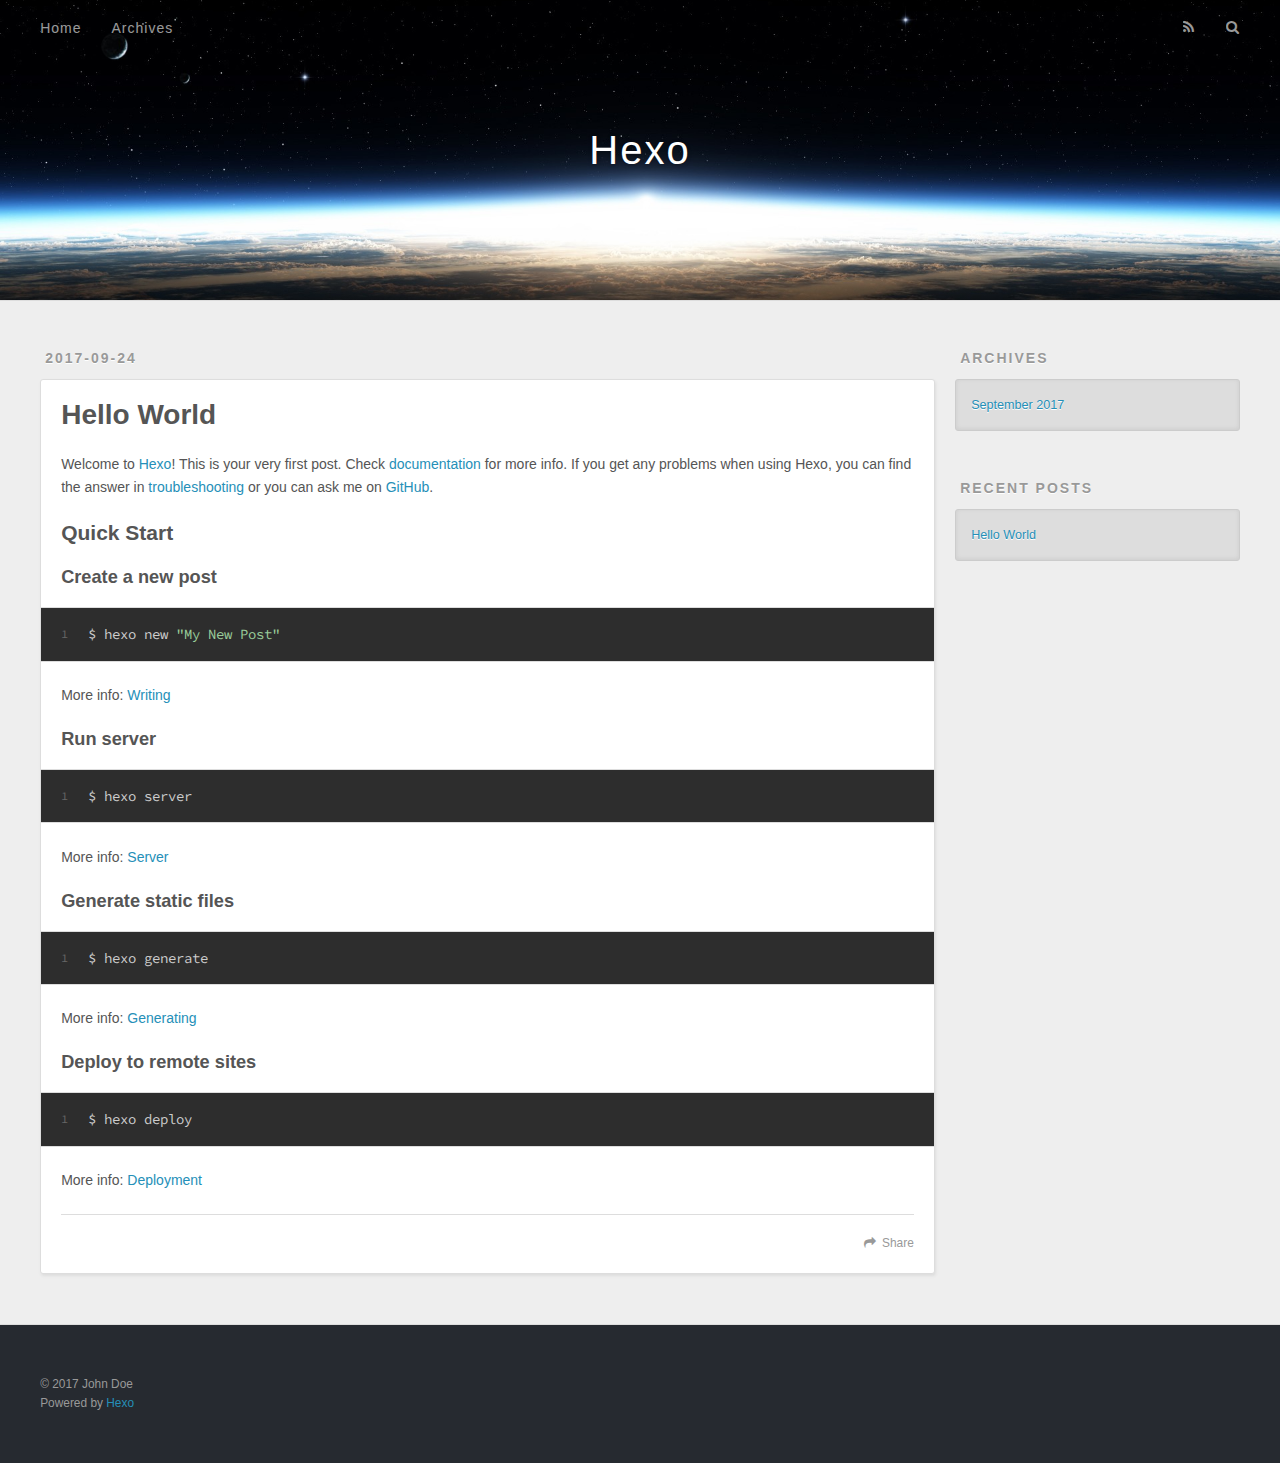
==== index.html @ ee692b9b "Site updated: 2017-09-24 17:26:33" ====
<!DOCTYPE html>
<html>
<head>
  <meta charset="utf-8">
  
  <title>Hexo</title>
  <meta name="viewport" content="width=device-width, initial-scale=1, maximum-scale=1">
  <meta property="og:type" content="website">
<meta property="og:title" content="Hexo">
<meta property="og:url" content="http://wokamo.info/index.html">
<meta property="og:site_name" content="Hexo">
<meta name="twitter:card" content="summary">
<meta name="twitter:title" content="Hexo">
  
    <link rel="alternate" href="/atom.xml" title="Hexo" type="application/atom+xml">
  
  
    <link rel="icon" href="/favicon.png">
  
  
    <link href="//fonts.googleapis.com/css?family=Source+Code+Pro" rel="stylesheet" type="text/css">
  
  <link rel="stylesheet" href="/css/style.css">
  

</head>

<body>
  <div id="container">
    <div id="wrap">
      <header id="header">
  <div id="banner"></div>
  <div id="header-outer" class="outer">
    <div id="header-title" class="inner">
      <h1 id="logo-wrap">
        <a href="/" id="logo">Hexo</a>
      </h1>
      
    </div>
    <div id="header-inner" class="inner">
      <nav id="main-nav">
        <a id="main-nav-toggle" class="nav-icon"></a>
        
          <a class="main-nav-link" href="/">Home</a>
        
          <a class="main-nav-link" href="/archives">Archives</a>
        
      </nav>
      <nav id="sub-nav">
        
          <a id="nav-rss-link" class="nav-icon" href="/atom.xml" title="RSS Feed"></a>
        
        <a id="nav-search-btn" class="nav-icon" title="Search"></a>
      </nav>
      <div id="search-form-wrap">
        <form action="//google.com/search" method="get" accept-charset="UTF-8" class="search-form"><input type="search" name="q" class="search-form-input" placeholder="Search"><button type="submit" class="search-form-submit">&#xF002;</button><input type="hidden" name="sitesearch" value="http://wokamo.info"></form>
      </div>
    </div>
  </div>
</header>
      <div class="outer">
        <section id="main">
  
    <article id="post-hello-world" class="article article-type-post" itemscope itemprop="blogPost">
  <div class="article-meta">
    <a href="/2017/09/24/hello-world/" class="article-date">
  <time datetime="2017-09-24T09:09:17.118Z" itemprop="datePublished">2017-09-24</time>
</a>
    
  </div>
  <div class="article-inner">
    
    
      <header class="article-header">
        
  
    <h1 itemprop="name">
      <a class="article-title" href="/2017/09/24/hello-world/">Hello World</a>
    </h1>
  

      </header>
    
    <div class="article-entry" itemprop="articleBody">
      
        <p>Welcome to <a href="https://hexo.io/" target="_blank" rel="external">Hexo</a>! This is your very first post. Check <a href="https://hexo.io/docs/" target="_blank" rel="external">documentation</a> for more info. If you get any problems when using Hexo, you can find the answer in <a href="https://hexo.io/docs/troubleshooting.html" target="_blank" rel="external">troubleshooting</a> or you can ask me on <a href="https://github.com/hexojs/hexo/issues" target="_blank" rel="external">GitHub</a>.</p>
<h2 id="Quick-Start"><a href="#Quick-Start" class="headerlink" title="Quick Start"></a>Quick Start</h2><h3 id="Create-a-new-post"><a href="#Create-a-new-post" class="headerlink" title="Create a new post"></a>Create a new post</h3><figure class="highlight bash"><table><tr><td class="gutter"><pre><div class="line">1</div></pre></td><td class="code"><pre><div class="line">$ hexo new <span class="string">"My New Post"</span></div></pre></td></tr></table></figure>
<p>More info: <a href="https://hexo.io/docs/writing.html" target="_blank" rel="external">Writing</a></p>
<h3 id="Run-server"><a href="#Run-server" class="headerlink" title="Run server"></a>Run server</h3><figure class="highlight bash"><table><tr><td class="gutter"><pre><div class="line">1</div></pre></td><td class="code"><pre><div class="line">$ hexo server</div></pre></td></tr></table></figure>
<p>More info: <a href="https://hexo.io/docs/server.html" target="_blank" rel="external">Server</a></p>
<h3 id="Generate-static-files"><a href="#Generate-static-files" class="headerlink" title="Generate static files"></a>Generate static files</h3><figure class="highlight bash"><table><tr><td class="gutter"><pre><div class="line">1</div></pre></td><td class="code"><pre><div class="line">$ hexo generate</div></pre></td></tr></table></figure>
<p>More info: <a href="https://hexo.io/docs/generating.html" target="_blank" rel="external">Generating</a></p>
<h3 id="Deploy-to-remote-sites"><a href="#Deploy-to-remote-sites" class="headerlink" title="Deploy to remote sites"></a>Deploy to remote sites</h3><figure class="highlight bash"><table><tr><td class="gutter"><pre><div class="line">1</div></pre></td><td class="code"><pre><div class="line">$ hexo deploy</div></pre></td></tr></table></figure>
<p>More info: <a href="https://hexo.io/docs/deployment.html" target="_blank" rel="external">Deployment</a></p>

      
    </div>
    <footer class="article-footer">
      <a data-url="http://wokamo.info/2017/09/24/hello-world/" data-id="cj7yiyyb40000voc1ky9hwyvp" class="article-share-link">Share</a>
      
      
    </footer>
  </div>
  
</article>


  

</section>
        
          <aside id="sidebar">
  
    

  
    

  
    
  
    
  <div class="widget-wrap">
    <h3 class="widget-title">Archives</h3>
    <div class="widget">
      <ul class="archive-list"><li class="archive-list-item"><a class="archive-list-link" href="/archives/2017/09/">September 2017</a></li></ul>
    </div>
  </div>


  
    
  <div class="widget-wrap">
    <h3 class="widget-title">Recent Posts</h3>
    <div class="widget">
      <ul>
        
          <li>
            <a href="/2017/09/24/hello-world/">Hello World</a>
          </li>
        
      </ul>
    </div>
  </div>

  
</aside>
        
      </div>
      <footer id="footer">
  
  <div class="outer">
    <div id="footer-info" class="inner">
      &copy; 2017 John Doe<br>
      Powered by <a href="http://hexo.io/" target="_blank">Hexo</a>
    </div>
  </div>
</footer>
    </div>
    <nav id="mobile-nav">
  
    <a href="/" class="mobile-nav-link">Home</a>
  
    <a href="/archives" class="mobile-nav-link">Archives</a>
  
</nav>
    

<script src="//ajax.googleapis.com/ajax/libs/jquery/2.0.3/jquery.min.js"></script>


  <link rel="stylesheet" href="/fancybox/jquery.fancybox.css">
  <script src="/fancybox/jquery.fancybox.pack.js"></script>


<script src="/js/script.js"></script>

  </div>
</body>
</html>
---- css/style.css ----
body {
  width: 100%;
}
body:before,
body:after {
  content: "";
  display: table;
}
body:after {
  clear: both;
}
html,
body,
div,
span,
applet,
object,
iframe,
h1,
h2,
h3,
h4,
h5,
h6,
p,
blockquote,
pre,
a,
abbr,
acronym,
address,
big,
cite,
code,
del,
dfn,
em,
img,
ins,
kbd,
q,
s,
samp,
small,
strike,
strong,
sub,
sup,
tt,
var,
dl,
dt,
dd,
ol,
ul,
li,
fieldset,
form,
label,
legend,
table,
caption,
tbody,
tfoot,
thead,
tr,
th,
td {
  margin: 0;
  padding: 0;
  border: 0;
  outline: 0;
  font-weight: inherit;
  font-style: inherit;
  font-family: inherit;
  font-size: 100%;
  vertical-align: baseline;
}
body {
  line-height: 1;
  color: #000;
  background: #fff;
}
ol,
ul {
  list-style: none;
}
table {
  border-collapse: separate;
  border-spacing: 0;
  vertical-align: middle;
}
caption,
th,
td {
  text-align: left;
  font-weight: normal;
  vertical-align: middle;
}
a img {
  border: none;
}
input,
button {
  margin: 0;
  padding: 0;
}
input::-moz-focus-inner,
button::-moz-focus-inner {
  border: 0;
  padding: 0;
}
@font-face {
  font-family: FontAwesome;
  font-style: normal;
  font-weight: normal;
  src: url("fonts/fontawesome-webfont.eot?v=#4.0.3");
  src: url("fonts/fontawesome-webfont.eot?#iefix&v=#4.0.3") format("embedded-opentype"), url("fonts/fontawesome-webfont.woff?v=#4.0.3") format("woff"), url("fonts/fontawesome-webfont.ttf?v=#4.0.3") format("truetype"), url("fonts/fontawesome-webfont.svg#fontawesomeregular?v=#4.0.3") format("svg");
}
html,
body,
#container {
  height: 100%;
}
body {
  background: #eee;
  font: 14px "Helvetica Neue", Helvetica, Arial, sans-serif;
  -webkit-text-size-adjust: 100%;
}
.outer {
  max-width: 1220px;
  margin: 0 auto;
  padding: 0 20px;
}
.outer:before,
.outer:after {
  content: "";
  display: table;
}
.outer:after {
  clear: both;
}
.inner {
  display: inline;
  float: left;
  width: 98.33333333333333%;
  margin: 0 0.833333333333333%;
}
.left,
.alignleft {
  float: left;
}
.right,
.alignright {
  float: right;
}
.clear {
  clear: both;
}
#container {
  position: relative;
}
.mobile-nav-on {
  overflow: hidden;
}
#wrap {
  height: 100%;
  width: 100%;
  position: absolute;
  top: 0;
  left: 0;
  -webkit-transition: 0.2s ease-out;
  -moz-transition: 0.2s ease-out;
  -ms-transition: 0.2s ease-out;
  transition: 0.2s ease-out;
  z-index: 1;
  background: #eee;
}
.mobile-nav-on #wrap {
  left: 280px;
}
@media screen and (min-width: 768px) {
  #main {
    display: inline;
    float: left;
    width: 73.33333333333333%;
    margin: 0 0.833333333333333%;
  }
}
.article-date,
.article-category-link,
.archive-year,
.widget-title {
  text-decoration: none;
  text-transform: uppercase;
  letter-spacing: 2px;
  color: #999;
  margin-bottom: 1em;
  margin-left: 5px;
  line-height: 1em;
  text-shadow: 0 1px #fff;
  font-weight: bold;
}
.article-inner,
.archive-article-inner {
  background: #fff;
  -webkit-box-shadow: 1px 2px 3px #ddd;
  box-shadow: 1px 2px 3px #ddd;
  border: 1px solid #ddd;
  border-radius: 3px;
}
.article-entry h1,
.widget h1 {
  font-size: 2em;
}
.article-entry h2,
.widget h2 {
  font-size: 1.5em;
}
.article-entry h3,
.widget h3 {
  font-size: 1.3em;
}
.article-entry h4,
.widget h4 {
  font-size: 1.2em;
}
.article-entry h5,
.widget h5 {
  font-size: 1em;
}
.article-entry h6,
.widget h6 {
  font-size: 1em;
  color: #999;
}
.article-entry hr,
.widget hr {
  border: 1px dashed #ddd;
}
.article-entry strong,
.widget strong {
  font-weight: bold;
}
.article-entry em,
.widget em,
.article-entry cite,
.widget cite {
  font-style: italic;
}
.article-entry sup,
.widget sup,
.article-entry sub,
.widget sub {
  font-size: 0.75em;
  line-height: 0;
  position: relative;
  vertical-align: baseline;
}
.article-entry sup,
.widget sup {
  top: -0.5em;
}
.article-entry sub,
.widget sub {
  bottom: -0.2em;
}
.article-entry small,
.widget small {
  font-size: 0.85em;
}
.article-entry acronym,
.widget acronym,
.article-entry abbr,
.widget abbr {
  border-bottom: 1px dotted;
}
.article-entry ul,
.widget ul,
.article-entry ol,
.widget ol,
.article-entry dl,
.widget dl {
  margin: 0 20px;
  line-height: 1.6em;
}
.article-entry ul ul,
.widget ul ul,
.article-entry ol ul,
.widget ol ul,
.article-entry ul ol,
.widget ul ol,
.article-entry ol ol,
.widget ol ol {
  margin-top: 0;
  margin-bottom: 0;
}
.article-entry ul,
.widget ul {
  list-style: disc;
}
.article-entry ol,
.widget ol {
  list-style: decimal;
}
.article-entry dt,
.widget dt {
  font-weight: bold;
}
#header {
  height: 300px;
  position: relative;
  border-bottom: 1px solid #ddd;
}
#header:before,
#header:after {
  content: "";
  position: absolute;
  left: 0;
  right: 0;
  height: 40px;
}
#header:before {
  top: 0;
  background: -webkit-linear-gradient(rgba(0,0,0,0.2), transparent);
  background: -moz-linear-gradient(rgba(0,0,0,0.2), transparent);
  background: -ms-linear-gradient(rgba(0,0,0,0.2), transparent);
  background: linear-gradient(rgba(0,0,0,0.2), transparent);
}
#header:after {
  bottom: 0;
  background: -webkit-linear-gradient(transparent, rgba(0,0,0,0.2));
  background: -moz-linear-gradient(transparent, rgba(0,0,0,0.2));
  background: -ms-linear-gradient(transparent, rgba(0,0,0,0.2));
  background: linear-gradient(transparent, rgba(0,0,0,0.2));
}
#header-outer {
  height: 100%;
  position: relative;
}
#header-inner {
  position: relative;
  overflow: hidden;
}
#banner {
  position: absolute;
  top: 0;
  left: 0;
  width: 100%;
  height: 100%;
  background: url("images/banner.jpg") center #000;
  -webkit-background-size: cover;
  -moz-background-size: cover;
  background-size: cover;
  z-index: -1;
}
#header-title {
  text-align: center;
  height: 40px;
  position: absolute;
  top: 50%;
  left: 0;
  margin-top: -20px;
}
#logo,
#subtitle {
  text-decoration: none;
  color: #fff;
  font-weight: 300;
  text-shadow: 0 1px 4px rgba(0,0,0,0.3);
}
#logo {
  font-size: 40px;
  line-height: 40px;
  letter-spacing: 2px;
}
#subtitle {
  font-size: 16px;
  line-height: 16px;
  letter-spacing: 1px;
}
#subtitle-wrap {
  margin-top: 16px;
}
#main-nav {
  float: left;
  margin-left: -15px;
}
.nav-icon,
.main-nav-link {
  float: left;
  color: #fff;
  opacity: 0.6;
  text-decoration: none;
  text-shadow: 0 1px rgba(0,0,0,0.2);
  -webkit-transition: opacity 0.2s;
  -moz-transition: opacity 0.2s;
  -ms-transition: opacity 0.2s;
  transition: opacity 0.2s;
  display: block;
  padding: 20px 15px;
}
.nav-icon:hover,
.main-nav-link:hover {
  opacity: 1;
}
.nav-icon {
  font-family: FontAwesome;
  text-align: center;
  font-size: 14px;
  width: 14px;
  height: 14px;
  padding: 20px 15px;
  position: relative;
  cursor: pointer;
}
.main-nav-link {
  font-weight: 300;
  letter-spacing: 1px;
}
@media screen and (max-width: 479px) {
  .main-nav-link {
    display: none;
  }
}
#main-nav-toggle {
  display: none;
}
#main-nav-toggle:before {
  content: "\f0c9";
}
@media screen and (max-width: 479px) {
  #main-nav-toggle {
    display: block;
  }
}
#sub-nav {
  float: right;
  margin-right: -15px;
}
#nav-rss-link:before {
  content: "\f09e";
}
#nav-search-btn:before {
  content: "\f002";
}
#search-form-wrap {
  position: absolute;
  top: 15px;
  width: 150px;
  height: 30px;
  right: -150px;
  opacity: 0;
  -webkit-transition: 0.2s ease-out;
  -moz-transition: 0.2s ease-out;
  -ms-transition: 0.2s ease-out;
  transition: 0.2s ease-out;
}
#search-form-wrap.on {
  opacity: 1;
  right: 0;
}
@media screen and (max-width: 479px) {
  #search-form-wrap {
    width: 100%;
    right: -100%;
  }
}
.search-form {
  position: absolute;
  top: 0;
  left: 0;
  right: 0;
  background: #fff;
  padding: 5px 15px;
  border-radius: 15px;
  -webkit-box-shadow: 0 0 10px rgba(0,0,0,0.3);
  box-shadow: 0 0 10px rgba(0,0,0,0.3);
}
.search-form-input {
  border: none;
  background: none;
  color: #555;
  width: 100%;
  font: 13px "Helvetica Neue", Helvetica, Arial, sans-serif;
  outline: none;
}
.search-form-input::-webkit-search-results-decoration,
.search-form-input::-webkit-search-cancel-button {
  -webkit-appearance: none;
}
.search-form-submit {
  position: absolute;
  top: 50%;
  right: 10px;
  margin-top: -7px;
  font: 13px FontAwesome;
  border: none;
  background: none;
  color: #bbb;
  cursor: pointer;
}
.search-form-submit:hover,
.search-form-submit:focus {
  color: #777;
}
.article {
  margin: 50px 0;
}
.article-inner {
  overflow: hidden;
}
.article-meta:before,
.article-meta:after {
  content: "";
  display: table;
}
.article-meta:after {
  clear: both;
}
.article-date {
  float: left;
}
.article-category {
  float: left;
  line-height: 1em;
  color: #ccc;
  text-shadow: 0 1px #fff;
  margin-left: 8px;
}
.article-category:before {
  content: "\2022";
}
.article-category-link {
  margin: 0 12px 1em;
}
.article-header {
  padding: 20px 20px 0;
}
.article-title {
  text-decoration: none;
  font-size: 2em;
  font-weight: bold;
  color: #555;
  line-height: 1.1em;
  -webkit-transition: color 0.2s;
  -moz-transition: color 0.2s;
  -ms-transition: color 0.2s;
  transition: color 0.2s;
}
a.article-title:hover {
  color: #258fb8;
}
.article-entry {
  color: #555;
  padding: 0 20px;
}
.article-entry:before,
.article-entry:after {
  content: "";
  display: table;
}
.article-entry:after {
  clear: both;
}
.article-entry p,
.article-entry table {
  line-height: 1.6em;
  margin: 1.6em 0;
}
.article-entry h1,
.article-entry h2,
.article-entry h3,
.article-entry h4,
.article-entry h5,
.article-entry h6 {
  font-weight: bold;
}
.article-entry h1,
.article-entry h2,
.article-entry h3,
.article-entry h4,
.article-entry h5,
.article-entry h6 {
  line-height: 1.1em;
  margin: 1.1em 0;
}
.article-entry a {
  color: #258fb8;
  text-decoration: none;
}
.article-entry a:hover {
  text-decoration: underline;
}
.article-entry ul,
.article-entry ol,
.article-entry dl {
  margin-top: 1.6em;
  margin-bottom: 1.6em;
}
.article-entry img,
.article-entry video {
  max-width: 100%;
  height: auto;
  display: block;
  margin: auto;
}
.article-entry iframe {
  border: none;
}
.article-entry table {
  width: 100%;
  border-collapse: collapse;
  border-spacing: 0;
}
.article-entry th {
  font-weight: bold;
  border-bottom: 3px solid #ddd;
  padding-bottom: 0.5em;
}
.article-entry td {
  border-bottom: 1px solid #ddd;
  padding: 10px 0;
}
.article-entry blockquote {
  font-family: Georgia, "Times New Roman", serif;
  font-size: 1.4em;
  margin: 1.6em 20px;
  text-align: center;
}
.article-entry blockquote footer {
  font-size: 14px;
  margin: 1.6em 0;
  font-family: "Helvetica Neue", Helvetica, Arial, sans-serif;
}
.article-entry blockquote footer cite:before {
  content: "—";
  padding: 0 0.5em;
}
.article-entry .pullquote {
  text-align: left;
  width: 45%;
  margin: 0;
}
.article-entry .pullquote.left {
  margin-left: 0.5em;
  margin-right: 1em;
}
.article-entry .pullquote.right {
  margin-right: 0.5em;
  margin-left: 1em;
}
.article-entry .caption {
  color: #999;
  display: block;
  font-size: 0.9em;
  margin-top: 0.5em;
  position: relative;
  text-align: center;
}
.article-entry .video-container {
  position: relative;
  padding-top: 56.25%;
  height: 0;
  overflow: hidden;
}
.article-entry .video-container iframe,
.article-entry .video-container object,
.article-entry .video-container embed {
  position: absolute;
  top: 0;
  left: 0;
  width: 100%;
  height: 100%;
  margin-top: 0;
}
.article-more-link a {
  display: inline-block;
  line-height: 1em;
  padding: 6px 15px;
  border-radius: 15px;
  background: #eee;
  color: #999;
  text-shadow: 0 1px #fff;
  text-decoration: none;
}
.article-more-link a:hover {
  background: #258fb8;
  color: #fff;
  text-decoration: none;
  text-shadow: 0 1px #1e7293;
}
.article-footer {
  font-size: 0.85em;
  line-height: 1.6em;
  border-top: 1px solid #ddd;
  padding-top: 1.6em;
  margin: 0 20px 20px;
}
.article-footer:before,
.article-footer:after {
  content: "";
  display: table;
}
.article-footer:after {
  clear: both;
}
.article-footer a {
  color: #999;
  text-decoration: none;
}
.article-footer a:hover {
  color: #555;
}
.article-tag-list-item {
  float: left;
  margin-right: 10px;
}
.article-tag-list-link:before {
  content: "#";
}
.article-comment-link {
  float: right;
}
.article-comment-link:before {
  content: "\f075";
  font-family: FontAwesome;
  padding-right: 8px;
}
.article-share-link {
  cursor: pointer;
  float: right;
  margin-left: 20px;
}
.article-share-link:before {
  content: "\f064";
  font-family: FontAwesome;
  padding-right: 6px;
}
#article-nav {
  position: relative;
}
#article-nav:before,
#article-nav:after {
  content: "";
  display: table;
}
#article-nav:after {
  clear: both;
}
@media screen and (min-width: 768px) {
  #article-nav {
    margin: 50px 0;
  }
  #article-nav:before {
    width: 8px;
    height: 8px;
    position: absolute;
    top: 50%;
    left: 50%;
    margin-top: -4px;
    margin-left: -4px;
    content: "";
    border-radius: 50%;
    background: #ddd;
    -webkit-box-shadow: 0 1px 2px #fff;
    box-shadow: 0 1px 2px #fff;
  }
}
.article-nav-link-wrap {
  text-decoration: none;
  text-shadow: 0 1px #fff;
  color: #999;
  -webkit-box-sizing: border-box;
  -moz-box-sizing: border-box;
  box-sizing: border-box;
  margin-top: 50px;
  text-align: center;
  display: block;
}
.article-nav-link-wrap:hover {
  color: #555;
}
@media screen and (min-width: 768px) {
  .article-nav-link-wrap {
    width: 50%;
    margin-top: 0;
  }
}
@media screen and (min-width: 768px) {
  #article-nav-newer {
    float: left;
    text-align: right;
    padding-right: 20px;
  }
}
@media screen and (min-width: 768px) {
  #article-nav-older {
    float: right;
    text-align: left;
    padding-left: 20px;
  }
}
.article-nav-caption {
  text-transform: uppercase;
  letter-spacing: 2px;
  color: #ddd;
  line-height: 1em;
  font-weight: bold;
}
#article-nav-newer .article-nav-caption {
  margin-right: -2px;
}
.article-nav-title {
  font-size: 0.85em;
  line-height: 1.6em;
  margin-top: 0.5em;
}
.article-share-box {
  position: absolute;
  display: none;
  background: #fff;
  -webkit-box-shadow: 1px 2px 10px rgba(0,0,0,0.2);
  box-shadow: 1px 2px 10px rgba(0,0,0,0.2);
  border-radius: 3px;
  margin-left: -145px;
  overflow: hidden;
  z-index: 1;
}
.article-share-box.on {
  display: block;
}
.article-share-input {
  width: 100%;
  background: none;
  -webkit-box-sizing: border-box;
  -moz-box-sizing: border-box;
  box-sizing: border-box;
  font: 14px "Helvetica Neue", Helvetica, Arial, sans-serif;
  padding: 0 15px;
  color: #555;
  outline: none;
  border: 1px solid #ddd;
  border-radius: 3px 3px 0 0;
  height: 36px;
  line-height: 36px;
}
.article-share-links {
  background: #eee;
}
.article-share-links:before,
.article-share-links:after {
  content: "";
  display: table;
}
.article-share-links:after {
  clear: both;
}
.article-share-twitter,
.article-share-facebook,
.article-share-pinterest,
.article-share-google {
  width: 50px;
  height: 36px;
  display: block;
  float: left;
  position: relative;
  color: #999;
  text-shadow: 0 1px #fff;
}
.article-share-twitter:before,
.article-share-facebook:before,
.article-share-pinterest:before,
.article-share-google:before {
  font-size: 20px;
  font-family: FontAwesome;
  width: 20px;
  height: 20px;
  position: absolute;
  top: 50%;
  left: 50%;
  margin-top: -10px;
  margin-left: -10px;
  text-align: center;
}
.article-share-twitter:hover,
.article-share-facebook:hover,
.article-share-pinterest:hover,
.article-share-google:hover {
  color: #fff;
}
.article-share-twitter:before {
  content: "\f099";
}
.article-share-twitter:hover {
  background: #00aced;
  text-shadow: 0 1px #008abe;
}
.article-share-facebook:before {
  content: "\f09a";
}
.article-share-facebook:hover {
  background: #3b5998;
  text-shadow: 0 1px #2f477a;
}
.article-share-pinterest:before {
  content: "\f0d2";
}
.article-share-pinterest:hover {
  background: #cb2027;
  text-shadow: 0 1px #a21a1f;
}
.article-share-google:before {
  content: "\f0d5";
}
.article-share-google:hover {
  background: #dd4b39;
  text-shadow: 0 1px #be3221;
}
.article-gallery {
  background: #000;
  position: relative;
}
.article-gallery-photos {
  position: relative;
  overflow: hidden;
}
.article-gallery-img {
  display: none;
  max-width: 100%;
}
.article-gallery-img:first-child {
  display: block;
}
.article-gallery-img.loaded {
  position: absolute;
  display: block;
}
.article-gallery-img img {
  display: block;
  max-width: 100%;
  margin: 0 auto;
}
#comments {
  background: #fff;
  -webkit-box-shadow: 1px 2px 3px #ddd;
  box-shadow: 1px 2px 3px #ddd;
  padding: 20px;
  border: 1px solid #ddd;
  border-radius: 3px;
  margin: 50px 0;
}
#comments a {
  color: #258fb8;
}
.archives-wrap {
  margin: 50px 0;
}
.archives:before,
.archives:after {
  content: "";
  display: table;
}
.archives:after {
  clear: both;
}
.archive-year-wrap {
  margin-bottom: 1em;
}
.archives {
  -webkit-column-gap: 10px;
  -moz-column-gap: 10px;
  column-gap: 10px;
}
@media screen and (min-width: 480px) and (max-width: 767px) {
  .archives {
    -webkit-column-count: 2;
    -moz-column-count: 2;
    column-count: 2;
  }
}
@media screen and (min-width: 768px) {
  .archives {
    -webkit-column-count: 3;
    -moz-column-count: 3;
    column-count: 3;
  }
}
.archive-article {
  -webkit-column-break-inside: avoid;
  page-break-inside: avoid;
  overflow: hidden;
  break-inside: avoid-column;
}
.archive-article-inner {
  padding: 10px;
  margin-bottom: 15px;
}
.archive-article-title {
  text-decoration: none;
  font-weight: bold;
  color: #555;
  -webkit-transition: color 0.2s;
  -moz-transition: color 0.2s;
  -ms-transition: color 0.2s;
  transition: color 0.2s;
  line-height: 1.6em;
}
.archive-article-title:hover {
  color: #258fb8;
}
.archive-article-footer {
  margin-top: 1em;
}
.archive-article-date {
  color: #999;
  text-decoration: none;
  font-size: 0.85em;
  line-height: 1em;
  margin-bottom: 0.5em;
  display: block;
}
#page-nav {
  margin: 50px auto;
  background: #fff;
  -webkit-box-shadow: 1px 2px 3px #ddd;
  box-shadow: 1px 2px 3px #ddd;
  border: 1px solid #ddd;
  border-radius: 3px;
  text-align: center;
  color: #999;
  overflow: hidden;
}
#page-nav:before,
#page-nav:after {
  content: "";
  display: table;
}
#page-nav:after {
  clear: both;
}
#page-nav a,
#page-nav span {
  padding: 10px 20px;
  line-height: 1;
  height: 2ex;
}
#page-nav a {
  color: #999;
  text-decoration: none;
}
#page-nav a:hover {
  background: #999;
  color: #fff;
}
#page-nav .prev {
  float: left;
}
#page-nav .next {
  float: right;
}
#page-nav .page-number {
  display: inline-block;
}
@media screen and (max-width: 479px) {
  #page-nav .page-number {
    display: none;
  }
}
#page-nav .current {
  color: #555;
  font-weight: bold;
}
#page-nav .space {
  color: #ddd;
}
#footer {
  background: #262a30;
  padding: 50px 0;
  border-top: 1px solid #ddd;
  color: #999;
}
#footer a {
  color: #258fb8;
  text-decoration: none;
}
#footer a:hover {
  text-decoration: underline;
}
#footer-info {
  line-height: 1.6em;
  font-size: 0.85em;
}
.article-entry pre,
.article-entry .highlight {
  background: #2d2d2d;
  margin: 0 -20px;
  padding: 15px 20px;
  border-style: solid;
  border-color: #ddd;
  border-width: 1px 0;
  overflow: auto;
  color: #ccc;
  line-height: 22.400000000000002px;
}
.article-entry .highlight .gutter pre,
.article-entry .gist .gist-file .gist-data .line-numbers {
  color: #666;
  font-size: 0.85em;
}
.article-entry pre,
.article-entry code {
  font-family: "Source Code Pro", Consolas, Monaco, Menlo, Consolas, monospace;
}
.article-entry code {
  background: #eee;
  text-shadow: 0 1px #fff;
  padding: 0 0.3em;
}
.article-entry pre code {
  background: none;
  text-shadow: none;
  padding: 0;
}
.article-entry .highlight pre {
  border: none;
  margin: 0;
  padding: 0;
}
.article-entry .highlight table {
  margin: 0;
  width: auto;
}
.article-entry .highlight td {
  border: none;
  padding: 0;
}
.article-entry .highlight figcaption {
  font-size: 0.85em;
  color: #999;
  line-height: 1em;
  margin-bottom: 1em;
}
.article-entry .highlight figcaption:before,
.article-entry .highlight figcaption:after {
  content: "";
  display: table;
}
.article-entry .highlight figcaption:after {
  clear: both;
}
.article-entry .highlight figcaption a {
  float: right;
}
.article-entry .highlight .gutter pre {
  text-align: right;
  padding-right: 20px;
}
.article-entry .highlight .line {
  height: 22.400000000000002px;
}
.article-entry .highlight .line.marked {
  background: #515151;
}
.article-entry .gist {
  margin: 0 -20px;
  border-style: solid;
  border-color: #ddd;
  border-width: 1px 0;
  background: #2d2d2d;
  padding: 15px 20px 15px 0;
}
.article-entry .gist .gist-file {
  border: none;
  font-family: "Source Code Pro", Consolas, Monaco, Menlo, Consolas, monospace;
  margin: 0;
}
.article-entry .gist .gist-file .gist-data {
  background: none;
  border: none;
}
.article-entry .gist .gist-file .gist-data .line-numbers {
  background: none;
  border: none;
  padding: 0 20px 0 0;
}
.article-entry .gist .gist-file .gist-data .line-data {
  padding: 0 !important;
}
.article-entry .gist .gist-file .highlight {
  margin: 0;
  padding: 0;
  border: none;
}
.article-entry .gist .gist-file .gist-meta {
  background: #2d2d2d;
  color: #999;
  font: 0.85em "Helvetica Neue", Helvetica, Arial, sans-serif;
  text-shadow: 0 0;
  padding: 0;
  margin-top: 1em;
  margin-left: 20px;
}
.article-entry .gist .gist-file .gist-meta a {
  color: #258fb8;
  font-weight: normal;
}
.article-entry .gist .gist-file .gist-meta a:hover {
  text-decoration: underline;
}
pre .comment,
pre .title {
  color: #999;
}
pre .variable,
pre .attribute,
pre .tag,
pre .regexp,
pre .ruby .constant,
pre .xml .tag .title,
pre .xml .pi,
pre .xml .doctype,
pre .html .doctype,
pre .css .id,
pre .css .class,
pre .css .pseudo {
  color: #f2777a;
}
pre .number,
pre .preprocessor,
pre .built_in,
pre .literal,
pre .params,
pre .constant {
  color: #f99157;
}
pre .class,
pre .ruby .class .title,
pre .css .rules .attribute {
  color: #9c9;
}
pre .string,
pre .value,
pre .inheritance,
pre .header,
pre .ruby .symbol,
pre .xml .cdata {
  color: #9c9;
}
pre .css .hexcolor {
  color: #6cc;
}
pre .function,
pre .python .decorator,
pre .python .title,
pre .ruby .function .title,
pre .ruby .title .keyword,
pre .perl .sub,
pre .javascript .title,
pre .coffeescript .title {
  color: #69c;
}
pre .keyword,
pre .javascript .function {
  color: #c9c;
}
@media screen and (max-width: 479px) {
  #mobile-nav {
    position: absolute;
    top: 0;
    left: 0;
    width: 280px;
    height: 100%;
    background: #191919;
    border-right: 1px solid #fff;
  }
}
@media screen and (max-width: 479px) {
  .mobile-nav-link {
    display: block;
    color: #999;
    text-decoration: none;
    padding: 15px 20px;
    font-weight: bold;
  }
  .mobile-nav-link:hover {
    color: #fff;
  }
}
@media screen and (min-width: 768px) {
  #sidebar {
    display: inline;
    float: left;
    width: 23.333333333333332%;
    margin: 0 0.833333333333333%;
  }
}
.widget-wrap {
  margin: 50px 0;
}
.widget {
  color: #777;
  text-shadow: 0 1px #fff;
  background: #ddd;
  -webkit-box-shadow: 0 -1px 4px #ccc inset;
  box-shadow: 0 -1px 4px #ccc inset;
  border: 1px solid #ccc;
  padding: 15px;
  border-radius: 3px;
}
.widget a {
  color: #258fb8;
  text-decoration: none;
}
.widget a:hover {
  text-decoration: underline;
}
.widget ul ul,
.widget ol ul,
.widget dl ul,
.widget ul ol,
.widget ol ol,
.widget dl ol,
.widget ul dl,
.widget ol dl,
.widget dl dl {
  margin-left: 15px;
  list-style: disc;
}
.widget {
  line-height: 1.6em;
  word-wrap: break-word;
  font-size: 0.9em;
}
.widget ul,
.widget ol {
  list-style: none;
  margin: 0;
}
.widget ul ul,
.widget ol ul,
.widget ul ol,
.widget ol ol {
  margin: 0 20px;
}
.widget ul ul,
.widget ol ul {
  list-style: disc;
}
.widget ul ol,
.widget ol ol {
  list-style: decimal;
}
.category-list-count,
.tag-list-count,
.archive-list-count {
  padding-left: 5px;
  color: #999;
  font-size: 0.85em;
}
.category-list-count:before,
.tag-list-count:before,
.archive-list-count:before {
  content: "(";
}
.category-list-count:after,
.tag-list-count:after,
.archive-list-count:after {
  content: ")";
}
.tagcloud a {
  margin-right: 5px;
  display: inline-block;
}
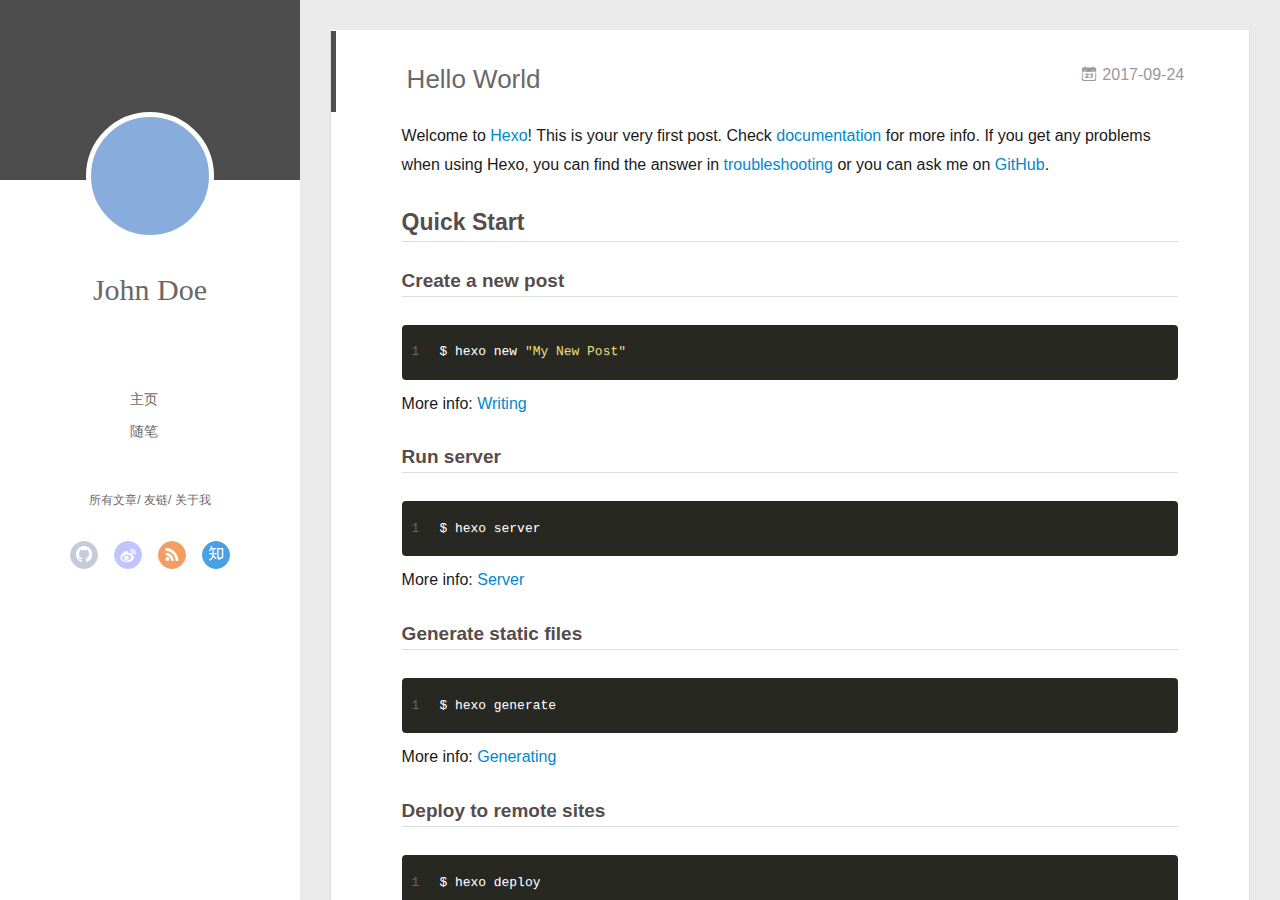
==== commit 35c52352: "Site updated: 2017-09-24 18:23:30" ====
--- a/index.html
+++ b/index.html
@@ -3,73 +3,156 @@
 <head>
   <meta charset="utf-8">
   
+  <meta name="renderer" content="webkit">
+  <meta http-equiv="X-UA-Compatible" content="IE=edge" >
+  <link rel="dns-prefetch" href="http://yoursite.com">
   <title>Hexo</title>
   <meta name="viewport" content="width=device-width, initial-scale=1, maximum-scale=1">
   <meta property="og:type" content="website">
 <meta property="og:title" content="Hexo">
-<meta property="og:url" content="http://wokamo.info/index.html">
+<meta property="og:url" content="http://yoursite.com/index.html">
 <meta property="og:site_name" content="Hexo">
 <meta name="twitter:card" content="summary">
 <meta name="twitter:title" content="Hexo">
   
-    <link rel="alternate" href="/atom.xml" title="Hexo" type="application/atom+xml">
+    <link rel="alternative" href="/atom.xml" title="Hexo" type="application/atom+xml">
   
   
     <link rel="icon" href="/favicon.png">
   
-  
-    <link href="//fonts.googleapis.com/css?family=Source+Code+Pro" rel="stylesheet" type="text/css">
-  
-  <link rel="stylesheet" href="/css/style.css">
+  <link rel="stylesheet" type="text/css" href="/./main.507b3a.css">
+  <style type="text/css">
+  
+    #container.show {
+      background: linear-gradient(200deg,#a0cfe4,#e8c37e);
+    }
+  </style>
+  
+
   
 
 </head>
 
 <body>
-  <div id="container">
-    <div id="wrap">
-      <header id="header">
-  <div id="banner"></div>
-  <div id="header-outer" class="outer">
-    <div id="header-title" class="inner">
-      <h1 id="logo-wrap">
-        <a href="/" id="logo">Hexo</a>
-      </h1>
-      
-    </div>
-    <div id="header-inner" class="inner">
-      <nav id="main-nav">
-        <a id="main-nav-toggle" class="nav-icon"></a>
-        
-          <a class="main-nav-link" href="/">Home</a>
-        
-          <a class="main-nav-link" href="/archives">Archives</a>
-        
-      </nav>
-      <nav id="sub-nav">
-        
-          <a id="nav-rss-link" class="nav-icon" href="/atom.xml" title="RSS Feed"></a>
-        
-        <a id="nav-search-btn" class="nav-icon" title="Search"></a>
-      </nav>
-      <div id="search-form-wrap">
-        <form action="//google.com/search" method="get" accept-charset="UTF-8" class="search-form"><input type="search" name="q" class="search-form-input" placeholder="Search"><button type="submit" class="search-form-submit">&#xF002;</button><input type="hidden" name="sitesearch" value="http://wokamo.info"></form>
-      </div>
-    </div>
-  </div>
-</header>
-      <div class="outer">
-        <section id="main">
-  
-    <article id="post-hello-world" class="article article-type-post" itemscope itemprop="blogPost">
-  <div class="article-meta">
-    <a href="/2017/09/24/hello-world/" class="article-date">
-  <time datetime="2017-09-24T09:09:17.118Z" itemprop="datePublished">2017-09-24</time>
-</a>
-    
-  </div>
+  <div id="container" q-class="show:isCtnShow">
+    <canvas id="anm-canvas" class="anm-canvas"></canvas>
+    <div class="left-col" q-class="show:isShow">
+      
+<div class="overlay" style="background: #4d4d4d"></div>
+<div class="intrude-less">
+	<header id="header" class="inner">
+		<a href="" class="profilepic">
+			<img src="" class="js-avatar">
+		</a>
+		<hgroup>
+		  <h1 class="header-author"><a href="">John Doe</a></h1>
+		</hgroup>
+		
+
+		<nav class="header-menu">
+			<ul>
+			
+				<li><a href="/">主页</a></li>
+	        
+				<li><a href="/tags/随笔/">随笔</a></li>
+	        
+			</ul>
+		</nav>
+		<nav class="header-smart-menu">
+    		
+    			
+    			<a q-on="click: openSlider(e, 'innerArchive')" href="javascript:void(0)">所有文章</a>
+    			
+            
+    			
+    			<a q-on="click: openSlider(e, 'friends')" href="javascript:void(0)">友链</a>
+    			
+            
+    			
+    			<a q-on="click: openSlider(e, 'aboutme')" href="javascript:void(0)">关于我</a>
+    			
+            
+		</nav>
+		<nav class="header-nav">
+			<div class="social">
+				
+					<a class="github" target="_blank" href="#" title="github"><i class="icon-github"></i></a>
+		        
+					<a class="weibo" target="_blank" href="#" title="weibo"><i class="icon-weibo"></i></a>
+		        
+					<a class="rss" target="_blank" href="#" title="rss"><i class="icon-rss"></i></a>
+		        
+					<a class="zhihu" target="_blank" href="#" title="zhihu"><i class="icon-zhihu"></i></a>
+		        
+			</div>
+		</nav>
+	</header>		
+</div>
+
+    </div>
+    <div class="mid-col" q-class="show:isShow,hide:isShow|isFalse">
+      
+<nav id="mobile-nav">
+  	<div class="overlay js-overlay" style="background: #4d4d4d"></div>
+	<div class="btnctn js-mobile-btnctn">
+  		<div class="slider-trigger list" q-on="click: openSlider(e)"><i class="icon icon-sort"></i></div>
+	</div>
+	<div class="intrude-less">
+		<header id="header" class="inner">
+			<div class="profilepic">
+				<img src="" class="js-avatar">
+			</div>
+			<hgroup>
+			  <h1 class="header-author js-header-author">John Doe</h1>
+			</hgroup>
+			
+			
+			
+				
+			
+				
+			
+			
+			
+			<nav class="header-nav">
+				<div class="social">
+					
+						<a class="github" target="_blank" href="#" title="github"><i class="icon-github"></i></a>
+			        
+						<a class="weibo" target="_blank" href="#" title="weibo"><i class="icon-weibo"></i></a>
+			        
+						<a class="rss" target="_blank" href="#" title="rss"><i class="icon-rss"></i></a>
+			        
+						<a class="zhihu" target="_blank" href="#" title="zhihu"><i class="icon-zhihu"></i></a>
+			        
+				</div>
+			</nav>
+
+			<nav class="header-menu js-header-menu">
+				<ul style="width: 50%">
+				
+				
+					<li style="width: 50%"><a href="/">主页</a></li>
+		        
+					<li style="width: 50%"><a href="/tags/随笔/">随笔</a></li>
+		        
+				</ul>
+			</nav>
+		</header>				
+	</div>
+	<div class="mobile-mask" style="display:none" q-show="isShow"></div>
+</nav>
+
+      <div id="wrapper" class="body-wrap">
+        <div class="menu-l">
+          <div class="canvas-wrap">
+            <canvas data-colors="#eaeaea" data-sectionHeight="100" data-contentId="js-content" id="myCanvas1" class="anm-canvas"></canvas>
+          </div>
+          <div id="js-content" class="content-ll">
+            
+  
+    <article id="post-hello-world" class="article article-type-post  article-index" itemscope itemprop="blogPost">
   <div class="article-inner">
-    
     
       <header class="article-header">
         
@@ -79,6 +162,11 @@
     </h1>
   
 
+        
+        <a href="/2017/09/24/hello-world/" class="archive-article-date">
+  	<time datetime="2017-09-24T09:09:17.118Z" itemprop="datePublished"><i class="icon-calendar icon"></i>2017-09-24</time>
+</a>
+        
       </header>
     
     <div class="article-entry" itemprop="articleBody">
@@ -94,87 +182,292 @@
 <p>More info: <a href="https://hexo.io/docs/deployment.html" target="_blank" rel="external">Deployment</a></p>
 
       
-    </div>
-    <footer class="article-footer">
-      <a data-url="http://wokamo.info/2017/09/24/hello-world/" data-id="cj7yiyyb40000voc1ky9hwyvp" class="article-share-link">Share</a>
-      
-      
-    </footer>
+
+      
+    </div>
+    <div class="article-info article-info-index">
+      
+      
+      
+
+      
+        <p class="article-more-link">
+          <a class="article-more-a" href="/2017/09/24/hello-world/">展开全文 >></a>
+        </p>
+      
+
+      
+      <div class="clearfix"></div>
+    </div>
   </div>
-  
 </article>
 
-
-  
-
-</section>
-        
-          <aside id="sidebar">
-  
-    
-
-  
-    
-
-  
-    
-  
-    
-  <div class="widget-wrap">
-    <h3 class="widget-title">Archives</h3>
-    <div class="widget">
-      <ul class="archive-list"><li class="archive-list-item"><a class="archive-list-link" href="/archives/2017/09/">September 2017</a></li></ul>
-    </div>
-  </div>
-
-
-  
-    
-  <div class="widget-wrap">
-    <h3 class="widget-title">Recent Posts</h3>
-    <div class="widget">
-      <ul>
-        
-          <li>
-            <a href="/2017/09/24/hello-world/">Hello World</a>
-          </li>
-        
-      </ul>
-    </div>
-  </div>
-
-  
+<aside class="wrap-side-operation">
+    <div class="mod-side-operation">
+        
+        <div class="jump-container" id="js-jump-container" style="display:none;">
+            <a href="javascript:void(0)" class="mod-side-operation__jump-to-top">
+                <i class="icon-font icon-back"></i>
+            </a>
+            <div id="js-jump-plan-container" class="jump-plan-container" style="top: -11px;">
+                <i class="icon-font icon-plane jump-plane"></i>
+            </div>
+        </div>
+        
+        
+    </div>
 </aside>
-        
+
+
+
+
+  
+  
+
+
+          </div>
+        </div>
       </div>
       <footer id="footer">
-  
   <div class="outer">
-    <div id="footer-info" class="inner">
-      &copy; 2017 John Doe<br>
-      Powered by <a href="http://hexo.io/" target="_blank">Hexo</a>
+    <div id="footer-info">
+    	<div class="footer-left">
+    		&copy; 2017 John Doe
+    	</div>
+      	<div class="footer-right">
+      		<a href="http://hexo.io/" target="_blank">Hexo</a>  Theme <a href="https://github.com/litten/hexo-theme-yilia" target="_blank">Yilia</a> by Litten
+      	</div>
     </div>
   </div>
 </footer>
     </div>
-    <nav id="mobile-nav">
-  
-    <a href="/" class="mobile-nav-link">Home</a>
-  
-    <a href="/archives" class="mobile-nav-link">Archives</a>
-  
-</nav>
-    
-
-<script src="//ajax.googleapis.com/ajax/libs/jquery/2.0.3/jquery.min.js"></script>
-
-
-  <link rel="stylesheet" href="/fancybox/jquery.fancybox.css">
-  <script src="/fancybox/jquery.fancybox.pack.js"></script>
-
-
-<script src="/js/script.js"></script>
-
+    <script>
+	var yiliaConfig = {
+		mathjax: false,
+		isHome: true,
+		isPost: false,
+		isArchive: false,
+		isTag: false,
+		isCategory: false,
+		open_in_new: false,
+		toc_hide_index: true,
+		root: "/",
+		innerArchive: true,
+		showTags: false
+	}
+</script>
+
+<script>!function(t){function n(e){if(r[e])return r[e].exports;var i=r[e]={exports:{},id:e,loaded:!1};return t[e].call(i.exports,i,i.exports,n),i.loaded=!0,i.exports}var r={};n.m=t,n.c=r,n.p="./",n(0)}([function(t,n,r){r(195),t.exports=r(191)},function(t,n,r){var e=r(3),i=r(52),o=r(27),u=r(28),c=r(53),f="prototype",a=function(t,n,r){var s,l,h,v,p=t&a.F,d=t&a.G,y=t&a.S,g=t&a.P,b=t&a.B,m=d?e:y?e[n]||(e[n]={}):(e[n]||{})[f],x=d?i:i[n]||(i[n]={}),w=x[f]||(x[f]={});d&&(r=n);for(s in r)l=!p&&m&&void 0!==m[s],h=(l?m:r)[s],v=b&&l?c(h,e):g&&"function"==typeof h?c(Function.call,h):h,m&&u(m,s,h,t&a.U),x[s]!=h&&o(x,s,v),g&&w[s]!=h&&(w[s]=h)};e.core=i,a.F=1,a.G=2,a.S=4,a.P=8,a.B=16,a.W=32,a.U=64,a.R=128,t.exports=a},function(t,n,r){var e=r(6);t.exports=function(t){if(!e(t))throw TypeError(t+" is not an object!");return t}},function(t,n){var r=t.exports="undefined"!=typeof window&&window.Math==Math?window:"undefined"!=typeof self&&self.Math==Math?self:Function("return this")();"number"==typeof __g&&(__g=r)},function(t,n){t.exports=function(t){try{return!!t()}catch(t){return!0}}},function(t,n){var r=t.exports="undefined"!=typeof window&&window.Math==Math?window:"undefined"!=typeof self&&self.Math==Math?self:Function("return this")();"number"==typeof __g&&(__g=r)},function(t,n){t.exports=function(t){return"object"==typeof t?null!==t:"function"==typeof t}},function(t,n,r){var e=r(126)("wks"),i=r(76),o=r(3).Symbol,u="function"==typeof o;(t.exports=function(t){return e[t]||(e[t]=u&&o[t]||(u?o:i)("Symbol."+t))}).store=e},function(t,n){var r={}.hasOwnProperty;t.exports=function(t,n){return r.call(t,n)}},function(t,n,r){var e=r(94),i=r(33);t.exports=function(t){return e(i(t))}},function(t,n,r){t.exports=!r(4)(function(){return 7!=Object.defineProperty({},"a",{get:function(){return 7}}).a})},function(t,n,r){var e=r(2),i=r(167),o=r(50),u=Object.defineProperty;n.f=r(10)?Object.defineProperty:function(t,n,r){if(e(t),n=o(n,!0),e(r),i)try{return u(t,n,r)}catch(t){}if("get"in r||"set"in r)throw TypeError("Accessors not supported!");return"value"in r&&(t[n]=r.value),t}},function(t,n,r){t.exports=!r(18)(function(){return 7!=Object.defineProperty({},"a",{get:function(){return 7}}).a})},function(t,n,r){var e=r(14),i=r(22);t.exports=r(12)?function(t,n,r){return e.f(t,n,i(1,r))}:function(t,n,r){return t[n]=r,t}},function(t,n,r){var e=r(20),i=r(58),o=r(42),u=Object.defineProperty;n.f=r(12)?Object.defineProperty:function(t,n,r){if(e(t),n=o(n,!0),e(r),i)try{return u(t,n,r)}catch(t){}if("get"in r||"set"in r)throw TypeError("Accessors not supported!");return"value"in r&&(t[n]=r.value),t}},function(t,n,r){var e=r(40)("wks"),i=r(23),o=r(5).Symbol,u="function"==typeof o;(t.exports=function(t){return e[t]||(e[t]=u&&o[t]||(u?o:i)("Symbol."+t))}).store=e},function(t,n,r){var e=r(67),i=Math.min;t.exports=function(t){return t>0?i(e(t),9007199254740991):0}},function(t,n,r){var e=r(46);t.exports=function(t){return Object(e(t))}},function(t,n){t.exports=function(t){try{return!!t()}catch(t){return!0}}},function(t,n,r){var e=r(63),i=r(34);t.exports=Object.keys||function(t){return e(t,i)}},function(t,n,r){var e=r(21);t.exports=function(t){if(!e(t))throw TypeError(t+" is not an object!");return t}},function(t,n){t.exports=function(t){return"object"==typeof t?null!==t:"function"==typeof t}},function(t,n){t.exports=function(t,n){return{enumerable:!(1&t),configurable:!(2&t),writable:!(4&t),value:n}}},function(t,n){var r=0,e=Math.random();t.exports=function(t){return"Symbol(".concat(void 0===t?"":t,")_",(++r+e).toString(36))}},function(t,n){var r={}.hasOwnProperty;t.exports=function(t,n){return r.call(t,n)}},function(t,n){var r=t.exports={version:"2.4.0"};"number"==typeof __e&&(__e=r)},function(t,n){t.exports=function(t){if("function"!=typeof t)throw TypeError(t+" is not a function!");return t}},function(t,n,r){var e=r(11),i=r(66);t.exports=r(10)?function(t,n,r){return e.f(t,n,i(1,r))}:function(t,n,r){return t[n]=r,t}},function(t,n,r){var e=r(3),i=r(27),o=r(24),u=r(76)("src"),c="toString",f=Function[c],a=(""+f).split(c);r(52).inspectSource=function(t){return f.call(t)},(t.exports=function(t,n,r,c){var f="function"==typeof r;f&&(o(r,"name")||i(r,"name",n)),t[n]!==r&&(f&&(o(r,u)||i(r,u,t[n]?""+t[n]:a.join(String(n)))),t===e?t[n]=r:c?t[n]?t[n]=r:i(t,n,r):(delete t[n],i(t,n,r)))})(Function.prototype,c,function(){return"function"==typeof this&&this[u]||f.call(this)})},function(t,n,r){var e=r(1),i=r(4),o=r(46),u=function(t,n,r,e){var i=String(o(t)),u="<"+n;return""!==r&&(u+=" "+r+'="'+String(e).replace(/"/g,"&quot;")+'"'),u+">"+i+"</"+n+">"};t.exports=function(t,n){var r={};r[t]=n(u),e(e.P+e.F*i(function(){var n=""[t]('"');return n!==n.toLowerCase()||n.split('"').length>3}),"String",r)}},function(t,n,r){var e=r(115),i=r(46);t.exports=function(t){return e(i(t))}},function(t,n,r){var e=r(116),i=r(66),o=r(30),u=r(50),c=r(24),f=r(167),a=Object.getOwnPropertyDescriptor;n.f=r(10)?a:function(t,n){if(t=o(t),n=u(n,!0),f)try{return a(t,n)}catch(t){}if(c(t,n))return i(!e.f.call(t,n),t[n])}},function(t,n,r){var e=r(24),i=r(17),o=r(145)("IE_PROTO"),u=Object.prototype;t.exports=Object.getPrototypeOf||function(t){return t=i(t),e(t,o)?t[o]:"function"==typeof t.constructor&&t instanceof t.constructor?t.constructor.prototype:t instanceof Object?u:null}},function(t,n){t.exports=function(t){if(void 0==t)throw TypeError("Can't call method on  "+t);return t}},function(t,n){t.exports="constructor,hasOwnProperty,isPrototypeOf,propertyIsEnumerable,toLocaleString,toString,valueOf".split(",")},function(t,n){t.exports={}},function(t,n){t.exports=!0},function(t,n){n.f={}.propertyIsEnumerable},function(t,n,r){var e=r(14).f,i=r(8),o=r(15)("toStringTag");t.exports=function(t,n,r){t&&!i(t=r?t:t.prototype,o)&&e(t,o,{configurable:!0,value:n})}},function(t,n,r){var e=r(40)("keys"),i=r(23);t.exports=function(t){return e[t]||(e[t]=i(t))}},function(t,n,r){var e=r(5),i="__core-js_shared__",o=e[i]||(e[i]={});t.exports=function(t){return o[t]||(o[t]={})}},function(t,n){var r=Math.ceil,e=Math.floor;t.exports=function(t){return isNaN(t=+t)?0:(t>0?e:r)(t)}},function(t,n,r){var e=r(21);t.exports=function(t,n){if(!e(t))return t;var r,i;if(n&&"function"==typeof(r=t.toString)&&!e(i=r.call(t)))return i;if("function"==typeof(r=t.valueOf)&&!e(i=r.call(t)))return i;if(!n&&"function"==typeof(r=t.toString)&&!e(i=r.call(t)))return i;throw TypeError("Can't convert object to primitive value")}},function(t,n,r){var e=r(5),i=r(25),o=r(36),u=r(44),c=r(14).f;t.exports=function(t){var n=i.Symbol||(i.Symbol=o?{}:e.Symbol||{});"_"==t.charAt(0)||t in n||c(n,t,{value:u.f(t)})}},function(t,n,r){n.f=r(15)},function(t,n){var r={}.toString;t.exports=function(t){return r.call(t).slice(8,-1)}},function(t,n){t.exports=function(t){if(void 0==t)throw TypeError("Can't call method on  "+t);return t}},function(t,n,r){var e=r(4);t.exports=function(t,n){return!!t&&e(function(){n?t.call(null,function(){},1):t.call(null)})}},function(t,n,r){var e=r(53),i=r(115),o=r(17),u=r(16),c=r(203);t.exports=function(t,n){var r=1==t,f=2==t,a=3==t,s=4==t,l=6==t,h=5==t||l,v=n||c;return function(n,c,p){for(var d,y,g=o(n),b=i(g),m=e(c,p,3),x=u(b.length),w=0,S=r?v(n,x):f?v(n,0):void 0;x>w;w++)if((h||w in b)&&(d=b[w],y=m(d,w,g),t))if(r)S[w]=y;else if(y)switch(t){case 3:return!0;case 5:return d;case 6:return w;case 2:S.push(d)}else if(s)return!1;return l?-1:a||s?s:S}}},function(t,n,r){var e=r(1),i=r(52),o=r(4);t.exports=function(t,n){var r=(i.Object||{})[t]||Object[t],u={};u[t]=n(r),e(e.S+e.F*o(function(){r(1)}),"Object",u)}},function(t,n,r){var e=r(6);t.exports=function(t,n){if(!e(t))return t;var r,i;if(n&&"function"==typeof(r=t.toString)&&!e(i=r.call(t)))return i;if("function"==typeof(r=t.valueOf)&&!e(i=r.call(t)))return i;if(!n&&"function"==typeof(r=t.toString)&&!e(i=r.call(t)))return i;throw TypeError("Can't convert object to primitive value")}},function(t,n,r){var e=r(5),i=r(25),o=r(91),u=r(13),c="prototype",f=function(t,n,r){var a,s,l,h=t&f.F,v=t&f.G,p=t&f.S,d=t&f.P,y=t&f.B,g=t&f.W,b=v?i:i[n]||(i[n]={}),m=b[c],x=v?e:p?e[n]:(e[n]||{})[c];v&&(r=n);for(a in r)(s=!h&&x&&void 0!==x[a])&&a in b||(l=s?x[a]:r[a],b[a]=v&&"function"!=typeof x[a]?r[a]:y&&s?o(l,e):g&&x[a]==l?function(t){var n=function(n,r,e){if(this instanceof t){switch(arguments.length){case 0:return new t;case 1:return new t(n);case 2:return new t(n,r)}return new t(n,r,e)}return t.apply(this,arguments)};return n[c]=t[c],n}(l):d&&"function"==typeof l?o(Function.call,l):l,d&&((b.virtual||(b.virtual={}))[a]=l,t&f.R&&m&&!m[a]&&u(m,a,l)))};f.F=1,f.G=2,f.S=4,f.P=8,f.B=16,f.W=32,f.U=64,f.R=128,t.exports=f},function(t,n){var r=t.exports={version:"2.4.0"};"number"==typeof __e&&(__e=r)},function(t,n,r){var e=r(26);t.exports=function(t,n,r){if(e(t),void 0===n)return t;switch(r){case 1:return function(r){return t.call(n,r)};case 2:return function(r,e){return t.call(n,r,e)};case 3:return function(r,e,i){return t.call(n,r,e,i)}}return function(){return t.apply(n,arguments)}}},function(t,n,r){var e=r(183),i=r(1),o=r(126)("metadata"),u=o.store||(o.store=new(r(186))),c=function(t,n,r){var i=u.get(t);if(!i){if(!r)return;u.set(t,i=new e)}var o=i.get(n);if(!o){if(!r)return;i.set(n,o=new e)}return o},f=function(t,n,r){var e=c(n,r,!1);return void 0!==e&&e.has(t)},a=function(t,n,r){var e=c(n,r,!1);return void 0===e?void 0:e.get(t)},s=function(t,n,r,e){c(r,e,!0).set(t,n)},l=function(t,n){var r=c(t,n,!1),e=[];return r&&r.forEach(function(t,n){e.push(n)}),e},h=function(t){return void 0===t||"symbol"==typeof t?t:String(t)},v=function(t){i(i.S,"Reflect",t)};t.exports={store:u,map:c,has:f,get:a,set:s,keys:l,key:h,exp:v}},function(t,n,r){"use strict";if(r(10)){var e=r(69),i=r(3),o=r(4),u=r(1),c=r(127),f=r(152),a=r(53),s=r(68),l=r(66),h=r(27),v=r(73),p=r(67),d=r(16),y=r(75),g=r(50),b=r(24),m=r(180),x=r(114),w=r(6),S=r(17),_=r(137),O=r(70),E=r(32),P=r(71).f,j=r(154),F=r(76),M=r(7),A=r(48),N=r(117),T=r(146),I=r(155),k=r(80),L=r(123),R=r(74),C=r(130),W=r(160),D=r(11),U=r(31),G=D.f,B=U.f,V=i.RangeError,z=i.TypeError,q=i.Uint8Array,K="ArrayBuffer",Y="Shared"+K,J="BYTES_PER_ELEMENT",H="prototype",$=Array[H],X=f.ArrayBuffer,Q=f.DataView,Z=A(0),tt=A(2),nt=A(3),rt=A(4),et=A(5),it=A(6),ot=N(!0),ut=N(!1),ct=I.values,ft=I.keys,at=I.entries,st=$.lastIndexOf,lt=$.reduce,ht=$.reduceRight,vt=$.join,pt=$.sort,dt=$.slice,yt=$.toString,gt=$.toLocaleString,bt=M("iterator"),mt=M("toStringTag"),xt=F("typed_constructor"),wt=F("def_constructor"),St=c.CONSTR,_t=c.TYPED,Ot=c.VIEW,Et="Wrong length!",Pt=A(1,function(t,n){return Tt(T(t,t[wt]),n)}),jt=o(function(){return 1===new q(new Uint16Array([1]).buffer)[0]}),Ft=!!q&&!!q[H].set&&o(function(){new q(1).set({})}),Mt=function(t,n){if(void 0===t)throw z(Et);var r=+t,e=d(t);if(n&&!m(r,e))throw V(Et);return e},At=function(t,n){var r=p(t);if(r<0||r%n)throw V("Wrong offset!");return r},Nt=function(t){if(w(t)&&_t in t)return t;throw z(t+" is not a typed array!")},Tt=function(t,n){if(!(w(t)&&xt in t))throw z("It is not a typed array constructor!");return new t(n)},It=function(t,n){return kt(T(t,t[wt]),n)},kt=function(t,n){for(var r=0,e=n.length,i=Tt(t,e);e>r;)i[r]=n[r++];return i},Lt=function(t,n,r){G(t,n,{get:function(){return this._d[r]}})},Rt=function(t){var n,r,e,i,o,u,c=S(t),f=arguments.length,s=f>1?arguments[1]:void 0,l=void 0!==s,h=j(c);if(void 0!=h&&!_(h)){for(u=h.call(c),e=[],n=0;!(o=u.next()).done;n++)e.push(o.value);c=e}for(l&&f>2&&(s=a(s,arguments[2],2)),n=0,r=d(c.length),i=Tt(this,r);r>n;n++)i[n]=l?s(c[n],n):c[n];return i},Ct=function(){for(var t=0,n=arguments.length,r=Tt(this,n);n>t;)r[t]=arguments[t++];return r},Wt=!!q&&o(function(){gt.call(new q(1))}),Dt=function(){return gt.apply(Wt?dt.call(Nt(this)):Nt(this),arguments)},Ut={copyWithin:function(t,n){return W.call(Nt(this),t,n,arguments.length>2?arguments[2]:void 0)},every:function(t){return rt(Nt(this),t,arguments.length>1?arguments[1]:void 0)},fill:function(t){return C.apply(Nt(this),arguments)},filter:function(t){return It(this,tt(Nt(this),t,arguments.length>1?arguments[1]:void 0))},find:function(t){return et(Nt(this),t,arguments.length>1?arguments[1]:void 0)},findIndex:function(t){return it(Nt(this),t,arguments.length>1?arguments[1]:void 0)},forEach:function(t){Z(Nt(this),t,arguments.length>1?arguments[1]:void 0)},indexOf:function(t){return ut(Nt(this),t,arguments.length>1?arguments[1]:void 0)},includes:function(t){return ot(Nt(this),t,arguments.length>1?arguments[1]:void 0)},join:function(t){return vt.apply(Nt(this),arguments)},lastIndexOf:function(t){return st.apply(Nt(this),arguments)},map:function(t){return Pt(Nt(this),t,arguments.length>1?arguments[1]:void 0)},reduce:function(t){return lt.apply(Nt(this),arguments)},reduceRight:function(t){return ht.apply(Nt(this),arguments)},reverse:function(){for(var t,n=this,r=Nt(n).length,e=Math.floor(r/2),i=0;i<e;)t=n[i],n[i++]=n[--r],n[r]=t;return n},some:function(t){return nt(Nt(this),t,arguments.length>1?arguments[1]:void 0)},sort:function(t){return pt.call(Nt(this),t)},subarray:function(t,n){var r=Nt(this),e=r.length,i=y(t,e);return new(T(r,r[wt]))(r.buffer,r.byteOffset+i*r.BYTES_PER_ELEMENT,d((void 0===n?e:y(n,e))-i))}},Gt=function(t,n){return It(this,dt.call(Nt(this),t,n))},Bt=function(t){Nt(this);var n=At(arguments[1],1),r=this.length,e=S(t),i=d(e.length),o=0;if(i+n>r)throw V(Et);for(;o<i;)this[n+o]=e[o++]},Vt={entries:function(){return at.call(Nt(this))},keys:function(){return ft.call(Nt(this))},values:function(){return ct.call(Nt(this))}},zt=function(t,n){return w(t)&&t[_t]&&"symbol"!=typeof n&&n in t&&String(+n)==String(n)},qt=function(t,n){return zt(t,n=g(n,!0))?l(2,t[n]):B(t,n)},Kt=function(t,n,r){return!(zt(t,n=g(n,!0))&&w(r)&&b(r,"value"))||b(r,"get")||b(r,"set")||r.configurable||b(r,"writable")&&!r.writable||b(r,"enumerable")&&!r.enumerable?G(t,n,r):(t[n]=r.value,t)};St||(U.f=qt,D.f=Kt),u(u.S+u.F*!St,"Object",{getOwnPropertyDescriptor:qt,defineProperty:Kt}),o(function(){yt.call({})})&&(yt=gt=function(){return vt.call(this)});var Yt=v({},Ut);v(Yt,Vt),h(Yt,bt,Vt.values),v(Yt,{slice:Gt,set:Bt,constructor:function(){},toString:yt,toLocaleString:Dt}),Lt(Yt,"buffer","b"),Lt(Yt,"byteOffset","o"),Lt(Yt,"byteLength","l"),Lt(Yt,"length","e"),G(Yt,mt,{get:function(){return this[_t]}}),t.exports=function(t,n,r,f){f=!!f;var a=t+(f?"Clamped":"")+"Array",l="Uint8Array"!=a,v="get"+t,p="set"+t,y=i[a],g=y||{},b=y&&E(y),m=!y||!c.ABV,S={},_=y&&y[H],j=function(t,r){var e=t._d;return e.v[v](r*n+e.o,jt)},F=function(t,r,e){var i=t._d;f&&(e=(e=Math.round(e))<0?0:e>255?255:255&e),i.v[p](r*n+i.o,e,jt)},M=function(t,n){G(t,n,{get:function(){return j(this,n)},set:function(t){return F(this,n,t)},enumerable:!0})};m?(y=r(function(t,r,e,i){s(t,y,a,"_d");var o,u,c,f,l=0,v=0;if(w(r)){if(!(r instanceof X||(f=x(r))==K||f==Y))return _t in r?kt(y,r):Rt.call(y,r);o=r,v=At(e,n);var p=r.byteLength;if(void 0===i){if(p%n)throw V(Et);if((u=p-v)<0)throw V(Et)}else if((u=d(i)*n)+v>p)throw V(Et);c=u/n}else c=Mt(r,!0),u=c*n,o=new X(u);for(h(t,"_d",{b:o,o:v,l:u,e:c,v:new Q(o)});l<c;)M(t,l++)}),_=y[H]=O(Yt),h(_,"constructor",y)):L(function(t){new y(null),new y(t)},!0)||(y=r(function(t,r,e,i){s(t,y,a);var o;return w(r)?r instanceof X||(o=x(r))==K||o==Y?void 0!==i?new g(r,At(e,n),i):void 0!==e?new g(r,At(e,n)):new g(r):_t in r?kt(y,r):Rt.call(y,r):new g(Mt(r,l))}),Z(b!==Function.prototype?P(g).concat(P(b)):P(g),function(t){t in y||h(y,t,g[t])}),y[H]=_,e||(_.constructor=y));var A=_[bt],N=!!A&&("values"==A.name||void 0==A.name),T=Vt.values;h(y,xt,!0),h(_,_t,a),h(_,Ot,!0),h(_,wt,y),(f?new y(1)[mt]==a:mt in _)||G(_,mt,{get:function(){return a}}),S[a]=y,u(u.G+u.W+u.F*(y!=g),S),u(u.S,a,{BYTES_PER_ELEMENT:n,from:Rt,of:Ct}),J in _||h(_,J,n),u(u.P,a,Ut),R(a),u(u.P+u.F*Ft,a,{set:Bt}),u(u.P+u.F*!N,a,Vt),u(u.P+u.F*(_.toString!=yt),a,{toString:yt}),u(u.P+u.F*o(function(){new y(1).slice()}),a,{slice:Gt}),u(u.P+u.F*(o(function(){return[1,2].toLocaleString()!=new y([1,2]).toLocaleString()})||!o(function(){_.toLocaleString.call([1,2])})),a,{toLocaleString:Dt}),k[a]=N?A:T,e||N||h(_,bt,T)}}else t.exports=function(){}},function(t,n){var r={}.toString;t.exports=function(t){return r.call(t).slice(8,-1)}},function(t,n,r){var e=r(21),i=r(5).document,o=e(i)&&e(i.createElement);t.exports=function(t){return o?i.createElement(t):{}}},function(t,n,r){t.exports=!r(12)&&!r(18)(function(){return 7!=Object.defineProperty(r(57)("div"),"a",{get:function(){return 7}}).a})},function(t,n,r){"use strict";var e=r(36),i=r(51),o=r(64),u=r(13),c=r(8),f=r(35),a=r(96),s=r(38),l=r(103),h=r(15)("iterator"),v=!([].keys&&"next"in[].keys()),p="keys",d="values",y=function(){return this};t.exports=function(t,n,r,g,b,m,x){a(r,n,g);var w,S,_,O=function(t){if(!v&&t in F)return F[t];switch(t){case p:case d:return function(){return new r(this,t)}}return function(){return new r(this,t)}},E=n+" Iterator",P=b==d,j=!1,F=t.prototype,M=F[h]||F["@@iterator"]||b&&F[b],A=M||O(b),N=b?P?O("entries"):A:void 0,T="Array"==n?F.entries||M:M;if(T&&(_=l(T.call(new t)))!==Object.prototype&&(s(_,E,!0),e||c(_,h)||u(_,h,y)),P&&M&&M.name!==d&&(j=!0,A=function(){return M.call(this)}),e&&!x||!v&&!j&&F[h]||u(F,h,A),f[n]=A,f[E]=y,b)if(w={values:P?A:O(d),keys:m?A:O(p),entries:N},x)for(S in w)S in F||o(F,S,w[S]);else i(i.P+i.F*(v||j),n,w);return w}},function(t,n,r){var e=r(20),i=r(100),o=r(34),u=r(39)("IE_PROTO"),c=function(){},f="prototype",a=function(){var t,n=r(57)("iframe"),e=o.length;for(n.style.display="none",r(93).appendChild(n),n.src="javascript:",t=n.contentWindow.document,t.open(),t.write("<script>document.F=Object<\/script>"),t.close(),a=t.F;e--;)delete a[f][o[e]];return a()};t.exports=Object.create||function(t,n){var r;return null!==t?(c[f]=e(t),r=new c,c[f]=null,r[u]=t):r=a(),void 0===n?r:i(r,n)}},function(t,n,r){var e=r(63),i=r(34).concat("length","prototype");n.f=Object.getOwnPropertyNames||function(t){return e(t,i)}},function(t,n){n.f=Object.getOwnPropertySymbols},function(t,n,r){var e=r(8),i=r(9),o=r(90)(!1),u=r(39)("IE_PROTO");t.exports=function(t,n){var r,c=i(t),f=0,a=[];for(r in c)r!=u&&e(c,r)&&a.push(r);for(;n.length>f;)e(c,r=n[f++])&&(~o(a,r)||a.push(r));return a}},function(t,n,r){t.exports=r(13)},function(t,n,r){var e=r(76)("meta"),i=r(6),o=r(24),u=r(11).f,c=0,f=Object.isExtensible||function(){return!0},a=!r(4)(function(){return f(Object.preventExtensions({}))}),s=function(t){u(t,e,{value:{i:"O"+ ++c,w:{}}})},l=function(t,n){if(!i(t))return"symbol"==typeof t?t:("string"==typeof t?"S":"P")+t;if(!o(t,e)){if(!f(t))return"F";if(!n)return"E";s(t)}return t[e].i},h=function(t,n){if(!o(t,e)){if(!f(t))return!0;if(!n)return!1;s(t)}return t[e].w},v=function(t){return a&&p.NEED&&f(t)&&!o(t,e)&&s(t),t},p=t.exports={KEY:e,NEED:!1,fastKey:l,getWeak:h,onFreeze:v}},function(t,n){t.exports=function(t,n){return{enumerable:!(1&t),configurable:!(2&t),writable:!(4&t),value:n}}},function(t,n){var r=Math.ceil,e=Math.floor;t.exports=function(t){return isNaN(t=+t)?0:(t>0?e:r)(t)}},function(t,n){t.exports=function(t,n,r,e){if(!(t instanceof n)||void 0!==e&&e in t)throw TypeError(r+": incorrect invocation!");return t}},function(t,n){t.exports=!1},function(t,n,r){var e=r(2),i=r(173),o=r(133),u=r(145)("IE_PROTO"),c=function(){},f="prototype",a=function(){var t,n=r(132)("iframe"),e=o.length;for(n.style.display="none",r(135).appendChild(n),n.src="javascript:",t=n.contentWindow.document,t.open(),t.write("<script>document.F=Object<\/script>"),t.close(),a=t.F;e--;)delete a[f][o[e]];return a()};t.exports=Object.create||function(t,n){var r;return null!==t?(c[f]=e(t),r=new c,c[f]=null,r[u]=t):r=a(),void 0===n?r:i(r,n)}},function(t,n,r){var e=r(175),i=r(133).concat("length","prototype");n.f=Object.getOwnPropertyNames||function(t){return e(t,i)}},function(t,n,r){var e=r(175),i=r(133);t.exports=Object.keys||function(t){return e(t,i)}},function(t,n,r){var e=r(28);t.exports=function(t,n,r){for(var i in n)e(t,i,n[i],r);return t}},function(t,n,r){"use strict";var e=r(3),i=r(11),o=r(10),u=r(7)("species");t.exports=function(t){var n=e[t];o&&n&&!n[u]&&i.f(n,u,{configurable:!0,get:function(){return this}})}},function(t,n,r){var e=r(67),i=Math.max,o=Math.min;t.exports=function(t,n){return t=e(t),t<0?i(t+n,0):o(t,n)}},function(t,n){var r=0,e=Math.random();t.exports=function(t){return"Symbol(".concat(void 0===t?"":t,")_",(++r+e).toString(36))}},function(t,n,r){var e=r(33);t.exports=function(t){return Object(e(t))}},function(t,n,r){var e=r(7)("unscopables"),i=Array.prototype;void 0==i[e]&&r(27)(i,e,{}),t.exports=function(t){i[e][t]=!0}},function(t,n,r){var e=r(53),i=r(169),o=r(137),u=r(2),c=r(16),f=r(154),a={},s={},n=t.exports=function(t,n,r,l,h){var v,p,d,y,g=h?function(){return t}:f(t),b=e(r,l,n?2:1),m=0;if("function"!=typeof g)throw TypeError(t+" is not iterable!");if(o(g)){for(v=c(t.length);v>m;m++)if((y=n?b(u(p=t[m])[0],p[1]):b(t[m]))===a||y===s)return y}else for(d=g.call(t);!(p=d.next()).done;)if((y=i(d,b,p.value,n))===a||y===s)return y};n.BREAK=a,n.RETURN=s},function(t,n){t.exports={}},function(t,n,r){var e=r(11).f,i=r(24),o=r(7)("toStringTag");t.exports=function(t,n,r){t&&!i(t=r?t:t.prototype,o)&&e(t,o,{configurable:!0,value:n})}},function(t,n,r){var e=r(1),i=r(46),o=r(4),u=r(150),c="["+u+"]",f="​+",a=RegExp("^"+c+c+"*"),s=RegExp(c+c+"*$"),l=function(t,n,r){var i={},c=o(function(){return!!u[t]()||f[t]()!=f}),a=i[t]=c?n(h):u[t];r&&(i[r]=a),e(e.P+e.F*c,"String",i)},h=l.trim=function(t,n){return t=String(i(t)),1&n&&(t=t.replace(a,"")),2&n&&(t=t.replace(s,"")),t};t.exports=l},function(t,n,r){t.exports={default:r(86),__esModule:!0}},function(t,n,r){t.exports={default:r(87),__esModule:!0}},function(t,n,r){"use strict";function e(t){return t&&t.__esModule?t:{default:t}}n.__esModule=!0;var i=r(84),o=e(i),u=r(83),c=e(u),f="function"==typeof c.default&&"symbol"==typeof o.default?function(t){return typeof t}:function(t){return t&&"function"==typeof c.default&&t.constructor===c.default&&t!==c.default.prototype?"symbol":typeof t};n.default="function"==typeof c.default&&"symbol"===f(o.default)?function(t){return void 0===t?"undefined":f(t)}:function(t){return t&&"function"==typeof c.default&&t.constructor===c.default&&t!==c.default.prototype?"symbol":void 0===t?"undefined":f(t)}},function(t,n,r){r(110),r(108),r(111),r(112),t.exports=r(25).Symbol},function(t,n,r){r(109),r(113),t.exports=r(44).f("iterator")},function(t,n){t.exports=function(t){if("function"!=typeof t)throw TypeError(t+" is not a function!");return t}},function(t,n){t.exports=function(){}},function(t,n,r){var e=r(9),i=r(106),o=r(105);t.exports=function(t){return function(n,r,u){var c,f=e(n),a=i(f.length),s=o(u,a);if(t&&r!=r){for(;a>s;)if((c=f[s++])!=c)return!0}else for(;a>s;s++)if((t||s in f)&&f[s]===r)return t||s||0;return!t&&-1}}},function(t,n,r){var e=r(88);t.exports=function(t,n,r){if(e(t),void 0===n)return t;switch(r){case 1:return function(r){return t.call(n,r)};case 2:return function(r,e){return t.call(n,r,e)};case 3:return function(r,e,i){return t.call(n,r,e,i)}}return function(){return t.apply(n,arguments)}}},function(t,n,r){var e=r(19),i=r(62),o=r(37);t.exports=function(t){var n=e(t),r=i.f;if(r)for(var u,c=r(t),f=o.f,a=0;c.length>a;)f.call(t,u=c[a++])&&n.push(u);return n}},function(t,n,r){t.exports=r(5).document&&document.documentElement},function(t,n,r){var e=r(56);t.exports=Object("z").propertyIsEnumerable(0)?Object:function(t){return"String"==e(t)?t.split(""):Object(t)}},function(t,n,r){var e=r(56);t.exports=Array.isArray||function(t){return"Array"==e(t)}},function(t,n,r){"use strict";var e=r(60),i=r(22),o=r(38),u={};r(13)(u,r(15)("iterator"),function(){return this}),t.exports=function(t,n,r){t.prototype=e(u,{next:i(1,r)}),o(t,n+" Iterator")}},function(t,n){t.exports=function(t,n){return{value:n,done:!!t}}},function(t,n,r){var e=r(19),i=r(9);t.exports=function(t,n){for(var r,o=i(t),u=e(o),c=u.length,f=0;c>f;)if(o[r=u[f++]]===n)return r}},function(t,n,r){var e=r(23)("meta"),i=r(21),o=r(8),u=r(14).f,c=0,f=Object.isExtensible||function(){return!0},a=!r(18)(function(){return f(Object.preventExtensions({}))}),s=function(t){u(t,e,{value:{i:"O"+ ++c,w:{}}})},l=function(t,n){if(!i(t))return"symbol"==typeof t?t:("string"==typeof t?"S":"P")+t;if(!o(t,e)){if(!f(t))return"F";if(!n)return"E";s(t)}return t[e].i},h=function(t,n){if(!o(t,e)){if(!f(t))return!0;if(!n)return!1;s(t)}return t[e].w},v=function(t){return a&&p.NEED&&f(t)&&!o(t,e)&&s(t),t},p=t.exports={KEY:e,NEED:!1,fastKey:l,getWeak:h,onFreeze:v}},function(t,n,r){var e=r(14),i=r(20),o=r(19);t.exports=r(12)?Object.defineProperties:function(t,n){i(t);for(var r,u=o(n),c=u.length,f=0;c>f;)e.f(t,r=u[f++],n[r]);return t}},function(t,n,r){var e=r(37),i=r(22),o=r(9),u=r(42),c=r(8),f=r(58),a=Object.getOwnPropertyDescriptor;n.f=r(12)?a:function(t,n){if(t=o(t),n=u(n,!0),f)try{return a(t,n)}catch(t){}if(c(t,n))return i(!e.f.call(t,n),t[n])}},function(t,n,r){var e=r(9),i=r(61).f,o={}.toString,u="object"==typeof window&&window&&Object.getOwnPropertyNames?Object.getOwnPropertyNames(window):[],c=function(t){try{return i(t)}catch(t){return u.slice()}};t.exports.f=function(t){return u&&"[object Window]"==o.call(t)?c(t):i(e(t))}},function(t,n,r){var e=r(8),i=r(77),o=r(39)("IE_PROTO"),u=Object.prototype;t.exports=Object.getPrototypeOf||function(t){return t=i(t),e(t,o)?t[o]:"function"==typeof t.constructor&&t instanceof t.constructor?t.constructor.prototype:t instanceof Object?u:null}},function(t,n,r){var e=r(41),i=r(33);t.exports=function(t){return function(n,r){var o,u,c=String(i(n)),f=e(r),a=c.length;return f<0||f>=a?t?"":void 0:(o=c.charCodeAt(f),o<55296||o>56319||f+1===a||(u=c.charCodeAt(f+1))<56320||u>57343?t?c.charAt(f):o:t?c.slice(f,f+2):u-56320+(o-55296<<10)+65536)}}},function(t,n,r){var e=r(41),i=Math.max,o=Math.min;t.exports=function(t,n){return t=e(t),t<0?i(t+n,0):o(t,n)}},function(t,n,r){var e=r(41),i=Math.min;t.exports=function(t){return t>0?i(e(t),9007199254740991):0}},function(t,n,r){"use strict";var e=r(89),i=r(97),o=r(35),u=r(9);t.exports=r(59)(Array,"Array",function(t,n){this._t=u(t),this._i=0,this._k=n},function(){var t=this._t,n=this._k,r=this._i++;return!t||r>=t.length?(this._t=void 0,i(1)):"keys"==n?i(0,r):"values"==n?i(0,t[r]):i(0,[r,t[r]])},"values"),o.Arguments=o.Array,e("keys"),e("values"),e("entries")},function(t,n){},function(t,n,r){"use strict";var e=r(104)(!0);r(59)(String,"String",function(t){this._t=String(t),this._i=0},function(){var t,n=this._t,r=this._i;return r>=n.length?{value:void 0,done:!0}:(t=e(n,r),this._i+=t.length,{value:t,done:!1})})},function(t,n,r){"use strict";var e=r(5),i=r(8),o=r(12),u=r(51),c=r(64),f=r(99).KEY,a=r(18),s=r(40),l=r(38),h=r(23),v=r(15),p=r(44),d=r(43),y=r(98),g=r(92),b=r(95),m=r(20),x=r(9),w=r(42),S=r(22),_=r(60),O=r(102),E=r(101),P=r(14),j=r(19),F=E.f,M=P.f,A=O.f,N=e.Symbol,T=e.JSON,I=T&&T.stringify,k="prototype",L=v("_hidden"),R=v("toPrimitive"),C={}.propertyIsEnumerable,W=s("symbol-registry"),D=s("symbols"),U=s("op-symbols"),G=Object[k],B="function"==typeof N,V=e.QObject,z=!V||!V[k]||!V[k].findChild,q=o&&a(function(){return 7!=_(M({},"a",{get:function(){return M(this,"a",{value:7}).a}})).a})?function(t,n,r){var e=F(G,n);e&&delete G[n],M(t,n,r),e&&t!==G&&M(G,n,e)}:M,K=function(t){var n=D[t]=_(N[k]);return n._k=t,n},Y=B&&"symbol"==typeof N.iterator?function(t){return"symbol"==typeof t}:function(t){return t instanceof N},J=function(t,n,r){return t===G&&J(U,n,r),m(t),n=w(n,!0),m(r),i(D,n)?(r.enumerable?(i(t,L)&&t[L][n]&&(t[L][n]=!1),r=_(r,{enumerable:S(0,!1)})):(i(t,L)||M(t,L,S(1,{})),t[L][n]=!0),q(t,n,r)):M(t,n,r)},H=function(t,n){m(t);for(var r,e=g(n=x(n)),i=0,o=e.length;o>i;)J(t,r=e[i++],n[r]);return t},$=function(t,n){return void 0===n?_(t):H(_(t),n)},X=function(t){var n=C.call(this,t=w(t,!0));return!(this===G&&i(D,t)&&!i(U,t))&&(!(n||!i(this,t)||!i(D,t)||i(this,L)&&this[L][t])||n)},Q=function(t,n){if(t=x(t),n=w(n,!0),t!==G||!i(D,n)||i(U,n)){var r=F(t,n);return!r||!i(D,n)||i(t,L)&&t[L][n]||(r.enumerable=!0),r}},Z=function(t){for(var n,r=A(x(t)),e=[],o=0;r.length>o;)i(D,n=r[o++])||n==L||n==f||e.push(n);return e},tt=function(t){for(var n,r=t===G,e=A(r?U:x(t)),o=[],u=0;e.length>u;)!i(D,n=e[u++])||r&&!i(G,n)||o.push(D[n]);return o};B||(N=function(){if(this instanceof N)throw TypeError("Symbol is not a constructor!");var t=h(arguments.length>0?arguments[0]:void 0),n=function(r){this===G&&n.call(U,r),i(this,L)&&i(this[L],t)&&(this[L][t]=!1),q(this,t,S(1,r))};return o&&z&&q(G,t,{configurable:!0,set:n}),K(t)},c(N[k],"toString",function(){return this._k}),E.f=Q,P.f=J,r(61).f=O.f=Z,r(37).f=X,r(62).f=tt,o&&!r(36)&&c(G,"propertyIsEnumerable",X,!0),p.f=function(t){return K(v(t))}),u(u.G+u.W+u.F*!B,{Symbol:N});for(var nt="hasInstance,isConcatSpreadable,iterator,match,replace,search,species,split,toPrimitive,toStringTag,unscopables".split(","),rt=0;nt.length>rt;)v(nt[rt++]);for(var nt=j(v.store),rt=0;nt.length>rt;)d(nt[rt++]);u(u.S+u.F*!B,"Symbol",{for:function(t){return i(W,t+="")?W[t]:W[t]=N(t)},keyFor:function(t){if(Y(t))return y(W,t);throw TypeError(t+" is not a symbol!")},useSetter:function(){z=!0},useSimple:function(){z=!1}}),u(u.S+u.F*!B,"Object",{create:$,defineProperty:J,defineProperties:H,getOwnPropertyDescriptor:Q,getOwnPropertyNames:Z,getOwnPropertySymbols:tt}),T&&u(u.S+u.F*(!B||a(function(){var t=N();return"[null]"!=I([t])||"{}"!=I({a:t})||"{}"!=I(Object(t))})),"JSON",{stringify:function(t){if(void 0!==t&&!Y(t)){for(var n,r,e=[t],i=1;arguments.length>i;)e.push(arguments[i++]);return n=e[1],"function"==typeof n&&(r=n),!r&&b(n)||(n=function(t,n){if(r&&(n=r.call(this,t,n)),!Y(n))return n}),e[1]=n,I.apply(T,e)}}}),N[k][R]||r(13)(N[k],R,N[k].valueOf),l(N,"Symbol"),l(Math,"Math",!0),l(e.JSON,"JSON",!0)},function(t,n,r){r(43)("asyncIterator")},function(t,n,r){r(43)("observable")},function(t,n,r){r(107);for(var e=r(5),i=r(13),o=r(35),u=r(15)("toStringTag"),c=["NodeList","DOMTokenList","MediaList","StyleSheetList","CSSRuleList"],f=0;f<5;f++){var a=c[f],s=e[a],l=s&&s.prototype;l&&!l[u]&&i(l,u,a),o[a]=o.Array}},function(t,n,r){var e=r(45),i=r(7)("toStringTag"),o="Arguments"==e(function(){return arguments}()),u=function(t,n){try{return t[n]}catch(t){}};t.exports=function(t){var n,r,c;return void 0===t?"Undefined":null===t?"Null":"string"==typeof(r=u(n=Object(t),i))?r:o?e(n):"Object"==(c=e(n))&&"function"==typeof n.callee?"Arguments":c}},function(t,n,r){var e=r(45);t.exports=Object("z").propertyIsEnumerable(0)?Object:function(t){return"String"==e(t)?t.split(""):Object(t)}},function(t,n){n.f={}.propertyIsEnumerable},function(t,n,r){var e=r(30),i=r(16),o=r(75);t.exports=function(t){return function(n,r,u){var c,f=e(n),a=i(f.length),s=o(u,a);if(t&&r!=r){for(;a>s;)if((c=f[s++])!=c)return!0}else for(;a>s;s++)if((t||s in f)&&f[s]===r)return t||s||0;return!t&&-1}}},function(t,n,r){"use strict";var e=r(3),i=r(1),o=r(28),u=r(73),c=r(65),f=r(79),a=r(68),s=r(6),l=r(4),h=r(123),v=r(81),p=r(136);t.exports=function(t,n,r,d,y,g){var b=e[t],m=b,x=y?"set":"add",w=m&&m.prototype,S={},_=function(t){var n=w[t];o(w,t,"delete"==t?function(t){return!(g&&!s(t))&&n.call(this,0===t?0:t)}:"has"==t?function(t){return!(g&&!s(t))&&n.call(this,0===t?0:t)}:"get"==t?function(t){return g&&!s(t)?void 0:n.call(this,0===t?0:t)}:"add"==t?function(t){return n.call(this,0===t?0:t),this}:function(t,r){return n.call(this,0===t?0:t,r),this})};if("function"==typeof m&&(g||w.forEach&&!l(function(){(new m).entries().next()}))){var O=new m,E=O[x](g?{}:-0,1)!=O,P=l(function(){O.has(1)}),j=h(function(t){new m(t)}),F=!g&&l(function(){for(var t=new m,n=5;n--;)t[x](n,n);return!t.has(-0)});j||(m=n(function(n,r){a(n,m,t);var e=p(new b,n,m);return void 0!=r&&f(r,y,e[x],e),e}),m.prototype=w,w.constructor=m),(P||F)&&(_("delete"),_("has"),y&&_("get")),(F||E)&&_(x),g&&w.clear&&delete w.clear}else m=d.getConstructor(n,t,y,x),u(m.prototype,r),c.NEED=!0;return v(m,t),S[t]=m,i(i.G+i.W+i.F*(m!=b),S),g||d.setStrong(m,t,y),m}},function(t,n,r){"use strict";var e=r(27),i=r(28),o=r(4),u=r(46),c=r(7);t.exports=function(t,n,r){var f=c(t),a=r(u,f,""[t]),s=a[0],l=a[1];o(function(){var n={};return n[f]=function(){return 7},7!=""[t](n)})&&(i(String.prototype,t,s),e(RegExp.prototype,f,2==n?function(t,n){return l.call(t,this,n)}:function(t){return l.call(t,this)}))}
+},function(t,n,r){"use strict";var e=r(2);t.exports=function(){var t=e(this),n="";return t.global&&(n+="g"),t.ignoreCase&&(n+="i"),t.multiline&&(n+="m"),t.unicode&&(n+="u"),t.sticky&&(n+="y"),n}},function(t,n){t.exports=function(t,n,r){var e=void 0===r;switch(n.length){case 0:return e?t():t.call(r);case 1:return e?t(n[0]):t.call(r,n[0]);case 2:return e?t(n[0],n[1]):t.call(r,n[0],n[1]);case 3:return e?t(n[0],n[1],n[2]):t.call(r,n[0],n[1],n[2]);case 4:return e?t(n[0],n[1],n[2],n[3]):t.call(r,n[0],n[1],n[2],n[3])}return t.apply(r,n)}},function(t,n,r){var e=r(6),i=r(45),o=r(7)("match");t.exports=function(t){var n;return e(t)&&(void 0!==(n=t[o])?!!n:"RegExp"==i(t))}},function(t,n,r){var e=r(7)("iterator"),i=!1;try{var o=[7][e]();o.return=function(){i=!0},Array.from(o,function(){throw 2})}catch(t){}t.exports=function(t,n){if(!n&&!i)return!1;var r=!1;try{var o=[7],u=o[e]();u.next=function(){return{done:r=!0}},o[e]=function(){return u},t(o)}catch(t){}return r}},function(t,n,r){t.exports=r(69)||!r(4)(function(){var t=Math.random();__defineSetter__.call(null,t,function(){}),delete r(3)[t]})},function(t,n){n.f=Object.getOwnPropertySymbols},function(t,n,r){var e=r(3),i="__core-js_shared__",o=e[i]||(e[i]={});t.exports=function(t){return o[t]||(o[t]={})}},function(t,n,r){for(var e,i=r(3),o=r(27),u=r(76),c=u("typed_array"),f=u("view"),a=!(!i.ArrayBuffer||!i.DataView),s=a,l=0,h="Int8Array,Uint8Array,Uint8ClampedArray,Int16Array,Uint16Array,Int32Array,Uint32Array,Float32Array,Float64Array".split(",");l<9;)(e=i[h[l++]])?(o(e.prototype,c,!0),o(e.prototype,f,!0)):s=!1;t.exports={ABV:a,CONSTR:s,TYPED:c,VIEW:f}},function(t,n){"use strict";var r={versions:function(){var t=window.navigator.userAgent;return{trident:t.indexOf("Trident")>-1,presto:t.indexOf("Presto")>-1,webKit:t.indexOf("AppleWebKit")>-1,gecko:t.indexOf("Gecko")>-1&&-1==t.indexOf("KHTML"),mobile:!!t.match(/AppleWebKit.*Mobile.*/),ios:!!t.match(/\(i[^;]+;( U;)? CPU.+Mac OS X/),android:t.indexOf("Android")>-1||t.indexOf("Linux")>-1,iPhone:t.indexOf("iPhone")>-1||t.indexOf("Mac")>-1,iPad:t.indexOf("iPad")>-1,webApp:-1==t.indexOf("Safari"),weixin:-1==t.indexOf("MicroMessenger")}}()};t.exports=r},function(t,n,r){"use strict";var e=r(85),i=function(t){return t&&t.__esModule?t:{default:t}}(e),o=function(){function t(t,n,e){return n||e?String.fromCharCode(n||e):r[t]||t}function n(t){return e[t]}var r={"&quot;":'"',"&lt;":"<","&gt;":">","&amp;":"&","&nbsp;":" "},e={};for(var u in r)e[r[u]]=u;return r["&apos;"]="'",e["'"]="&#39;",{encode:function(t){return t?(""+t).replace(/['<> "&]/g,n).replace(/\r?\n/g,"<br/>").replace(/\s/g,"&nbsp;"):""},decode:function(n){return n?(""+n).replace(/<br\s*\/?>/gi,"\n").replace(/&quot;|&lt;|&gt;|&amp;|&nbsp;|&apos;|&#(\d+);|&#(\d+)/g,t).replace(/\u00a0/g," "):""},encodeBase16:function(t){if(!t)return t;t+="";for(var n=[],r=0,e=t.length;e>r;r++)n.push(t.charCodeAt(r).toString(16).toUpperCase());return n.join("")},encodeBase16forJSON:function(t){if(!t)return t;t=t.replace(/[\u4E00-\u9FBF]/gi,function(t){return escape(t).replace("%u","\\u")});for(var n=[],r=0,e=t.length;e>r;r++)n.push(t.charCodeAt(r).toString(16).toUpperCase());return n.join("")},decodeBase16:function(t){if(!t)return t;t+="";for(var n=[],r=0,e=t.length;e>r;r+=2)n.push(String.fromCharCode("0x"+t.slice(r,r+2)));return n.join("")},encodeObject:function(t){if(t instanceof Array)for(var n=0,r=t.length;r>n;n++)t[n]=o.encodeObject(t[n]);else if("object"==(void 0===t?"undefined":(0,i.default)(t)))for(var e in t)t[e]=o.encodeObject(t[e]);else if("string"==typeof t)return o.encode(t);return t},loadScript:function(t){var n=document.createElement("script");document.getElementsByTagName("body")[0].appendChild(n),n.setAttribute("src",t)},addLoadEvent:function(t){var n=window.onload;"function"!=typeof window.onload?window.onload=t:window.onload=function(){n(),t()}}}}();t.exports=o},function(t,n,r){"use strict";var e=r(17),i=r(75),o=r(16);t.exports=function(t){for(var n=e(this),r=o(n.length),u=arguments.length,c=i(u>1?arguments[1]:void 0,r),f=u>2?arguments[2]:void 0,a=void 0===f?r:i(f,r);a>c;)n[c++]=t;return n}},function(t,n,r){"use strict";var e=r(11),i=r(66);t.exports=function(t,n,r){n in t?e.f(t,n,i(0,r)):t[n]=r}},function(t,n,r){var e=r(6),i=r(3).document,o=e(i)&&e(i.createElement);t.exports=function(t){return o?i.createElement(t):{}}},function(t,n){t.exports="constructor,hasOwnProperty,isPrototypeOf,propertyIsEnumerable,toLocaleString,toString,valueOf".split(",")},function(t,n,r){var e=r(7)("match");t.exports=function(t){var n=/./;try{"/./"[t](n)}catch(r){try{return n[e]=!1,!"/./"[t](n)}catch(t){}}return!0}},function(t,n,r){t.exports=r(3).document&&document.documentElement},function(t,n,r){var e=r(6),i=r(144).set;t.exports=function(t,n,r){var o,u=n.constructor;return u!==r&&"function"==typeof u&&(o=u.prototype)!==r.prototype&&e(o)&&i&&i(t,o),t}},function(t,n,r){var e=r(80),i=r(7)("iterator"),o=Array.prototype;t.exports=function(t){return void 0!==t&&(e.Array===t||o[i]===t)}},function(t,n,r){var e=r(45);t.exports=Array.isArray||function(t){return"Array"==e(t)}},function(t,n,r){"use strict";var e=r(70),i=r(66),o=r(81),u={};r(27)(u,r(7)("iterator"),function(){return this}),t.exports=function(t,n,r){t.prototype=e(u,{next:i(1,r)}),o(t,n+" Iterator")}},function(t,n,r){"use strict";var e=r(69),i=r(1),o=r(28),u=r(27),c=r(24),f=r(80),a=r(139),s=r(81),l=r(32),h=r(7)("iterator"),v=!([].keys&&"next"in[].keys()),p="keys",d="values",y=function(){return this};t.exports=function(t,n,r,g,b,m,x){a(r,n,g);var w,S,_,O=function(t){if(!v&&t in F)return F[t];switch(t){case p:case d:return function(){return new r(this,t)}}return function(){return new r(this,t)}},E=n+" Iterator",P=b==d,j=!1,F=t.prototype,M=F[h]||F["@@iterator"]||b&&F[b],A=M||O(b),N=b?P?O("entries"):A:void 0,T="Array"==n?F.entries||M:M;if(T&&(_=l(T.call(new t)))!==Object.prototype&&(s(_,E,!0),e||c(_,h)||u(_,h,y)),P&&M&&M.name!==d&&(j=!0,A=function(){return M.call(this)}),e&&!x||!v&&!j&&F[h]||u(F,h,A),f[n]=A,f[E]=y,b)if(w={values:P?A:O(d),keys:m?A:O(p),entries:N},x)for(S in w)S in F||o(F,S,w[S]);else i(i.P+i.F*(v||j),n,w);return w}},function(t,n){var r=Math.expm1;t.exports=!r||r(10)>22025.465794806718||r(10)<22025.465794806718||-2e-17!=r(-2e-17)?function(t){return 0==(t=+t)?t:t>-1e-6&&t<1e-6?t+t*t/2:Math.exp(t)-1}:r},function(t,n){t.exports=Math.sign||function(t){return 0==(t=+t)||t!=t?t:t<0?-1:1}},function(t,n,r){var e=r(3),i=r(151).set,o=e.MutationObserver||e.WebKitMutationObserver,u=e.process,c=e.Promise,f="process"==r(45)(u);t.exports=function(){var t,n,r,a=function(){var e,i;for(f&&(e=u.domain)&&e.exit();t;){i=t.fn,t=t.next;try{i()}catch(e){throw t?r():n=void 0,e}}n=void 0,e&&e.enter()};if(f)r=function(){u.nextTick(a)};else if(o){var s=!0,l=document.createTextNode("");new o(a).observe(l,{characterData:!0}),r=function(){l.data=s=!s}}else if(c&&c.resolve){var h=c.resolve();r=function(){h.then(a)}}else r=function(){i.call(e,a)};return function(e){var i={fn:e,next:void 0};n&&(n.next=i),t||(t=i,r()),n=i}}},function(t,n,r){var e=r(6),i=r(2),o=function(t,n){if(i(t),!e(n)&&null!==n)throw TypeError(n+": can't set as prototype!")};t.exports={set:Object.setPrototypeOf||("__proto__"in{}?function(t,n,e){try{e=r(53)(Function.call,r(31).f(Object.prototype,"__proto__").set,2),e(t,[]),n=!(t instanceof Array)}catch(t){n=!0}return function(t,r){return o(t,r),n?t.__proto__=r:e(t,r),t}}({},!1):void 0),check:o}},function(t,n,r){var e=r(126)("keys"),i=r(76);t.exports=function(t){return e[t]||(e[t]=i(t))}},function(t,n,r){var e=r(2),i=r(26),o=r(7)("species");t.exports=function(t,n){var r,u=e(t).constructor;return void 0===u||void 0==(r=e(u)[o])?n:i(r)}},function(t,n,r){var e=r(67),i=r(46);t.exports=function(t){return function(n,r){var o,u,c=String(i(n)),f=e(r),a=c.length;return f<0||f>=a?t?"":void 0:(o=c.charCodeAt(f),o<55296||o>56319||f+1===a||(u=c.charCodeAt(f+1))<56320||u>57343?t?c.charAt(f):o:t?c.slice(f,f+2):u-56320+(o-55296<<10)+65536)}}},function(t,n,r){var e=r(122),i=r(46);t.exports=function(t,n,r){if(e(n))throw TypeError("String#"+r+" doesn't accept regex!");return String(i(t))}},function(t,n,r){"use strict";var e=r(67),i=r(46);t.exports=function(t){var n=String(i(this)),r="",o=e(t);if(o<0||o==1/0)throw RangeError("Count can't be negative");for(;o>0;(o>>>=1)&&(n+=n))1&o&&(r+=n);return r}},function(t,n){t.exports="\t\n\v\f\r   ᠎             　\u2028\u2029\ufeff"},function(t,n,r){var e,i,o,u=r(53),c=r(121),f=r(135),a=r(132),s=r(3),l=s.process,h=s.setImmediate,v=s.clearImmediate,p=s.MessageChannel,d=0,y={},g="onreadystatechange",b=function(){var t=+this;if(y.hasOwnProperty(t)){var n=y[t];delete y[t],n()}},m=function(t){b.call(t.data)};h&&v||(h=function(t){for(var n=[],r=1;arguments.length>r;)n.push(arguments[r++]);return y[++d]=function(){c("function"==typeof t?t:Function(t),n)},e(d),d},v=function(t){delete y[t]},"process"==r(45)(l)?e=function(t){l.nextTick(u(b,t,1))}:p?(i=new p,o=i.port2,i.port1.onmessage=m,e=u(o.postMessage,o,1)):s.addEventListener&&"function"==typeof postMessage&&!s.importScripts?(e=function(t){s.postMessage(t+"","*")},s.addEventListener("message",m,!1)):e=g in a("script")?function(t){f.appendChild(a("script"))[g]=function(){f.removeChild(this),b.call(t)}}:function(t){setTimeout(u(b,t,1),0)}),t.exports={set:h,clear:v}},function(t,n,r){"use strict";var e=r(3),i=r(10),o=r(69),u=r(127),c=r(27),f=r(73),a=r(4),s=r(68),l=r(67),h=r(16),v=r(71).f,p=r(11).f,d=r(130),y=r(81),g="ArrayBuffer",b="DataView",m="prototype",x="Wrong length!",w="Wrong index!",S=e[g],_=e[b],O=e.Math,E=e.RangeError,P=e.Infinity,j=S,F=O.abs,M=O.pow,A=O.floor,N=O.log,T=O.LN2,I="buffer",k="byteLength",L="byteOffset",R=i?"_b":I,C=i?"_l":k,W=i?"_o":L,D=function(t,n,r){var e,i,o,u=Array(r),c=8*r-n-1,f=(1<<c)-1,a=f>>1,s=23===n?M(2,-24)-M(2,-77):0,l=0,h=t<0||0===t&&1/t<0?1:0;for(t=F(t),t!=t||t===P?(i=t!=t?1:0,e=f):(e=A(N(t)/T),t*(o=M(2,-e))<1&&(e--,o*=2),t+=e+a>=1?s/o:s*M(2,1-a),t*o>=2&&(e++,o/=2),e+a>=f?(i=0,e=f):e+a>=1?(i=(t*o-1)*M(2,n),e+=a):(i=t*M(2,a-1)*M(2,n),e=0));n>=8;u[l++]=255&i,i/=256,n-=8);for(e=e<<n|i,c+=n;c>0;u[l++]=255&e,e/=256,c-=8);return u[--l]|=128*h,u},U=function(t,n,r){var e,i=8*r-n-1,o=(1<<i)-1,u=o>>1,c=i-7,f=r-1,a=t[f--],s=127&a;for(a>>=7;c>0;s=256*s+t[f],f--,c-=8);for(e=s&(1<<-c)-1,s>>=-c,c+=n;c>0;e=256*e+t[f],f--,c-=8);if(0===s)s=1-u;else{if(s===o)return e?NaN:a?-P:P;e+=M(2,n),s-=u}return(a?-1:1)*e*M(2,s-n)},G=function(t){return t[3]<<24|t[2]<<16|t[1]<<8|t[0]},B=function(t){return[255&t]},V=function(t){return[255&t,t>>8&255]},z=function(t){return[255&t,t>>8&255,t>>16&255,t>>24&255]},q=function(t){return D(t,52,8)},K=function(t){return D(t,23,4)},Y=function(t,n,r){p(t[m],n,{get:function(){return this[r]}})},J=function(t,n,r,e){var i=+r,o=l(i);if(i!=o||o<0||o+n>t[C])throw E(w);var u=t[R]._b,c=o+t[W],f=u.slice(c,c+n);return e?f:f.reverse()},H=function(t,n,r,e,i,o){var u=+r,c=l(u);if(u!=c||c<0||c+n>t[C])throw E(w);for(var f=t[R]._b,a=c+t[W],s=e(+i),h=0;h<n;h++)f[a+h]=s[o?h:n-h-1]},$=function(t,n){s(t,S,g);var r=+n,e=h(r);if(r!=e)throw E(x);return e};if(u.ABV){if(!a(function(){new S})||!a(function(){new S(.5)})){S=function(t){return new j($(this,t))};for(var X,Q=S[m]=j[m],Z=v(j),tt=0;Z.length>tt;)(X=Z[tt++])in S||c(S,X,j[X]);o||(Q.constructor=S)}var nt=new _(new S(2)),rt=_[m].setInt8;nt.setInt8(0,2147483648),nt.setInt8(1,2147483649),!nt.getInt8(0)&&nt.getInt8(1)||f(_[m],{setInt8:function(t,n){rt.call(this,t,n<<24>>24)},setUint8:function(t,n){rt.call(this,t,n<<24>>24)}},!0)}else S=function(t){var n=$(this,t);this._b=d.call(Array(n),0),this[C]=n},_=function(t,n,r){s(this,_,b),s(t,S,b);var e=t[C],i=l(n);if(i<0||i>e)throw E("Wrong offset!");if(r=void 0===r?e-i:h(r),i+r>e)throw E(x);this[R]=t,this[W]=i,this[C]=r},i&&(Y(S,k,"_l"),Y(_,I,"_b"),Y(_,k,"_l"),Y(_,L,"_o")),f(_[m],{getInt8:function(t){return J(this,1,t)[0]<<24>>24},getUint8:function(t){return J(this,1,t)[0]},getInt16:function(t){var n=J(this,2,t,arguments[1]);return(n[1]<<8|n[0])<<16>>16},getUint16:function(t){var n=J(this,2,t,arguments[1]);return n[1]<<8|n[0]},getInt32:function(t){return G(J(this,4,t,arguments[1]))},getUint32:function(t){return G(J(this,4,t,arguments[1]))>>>0},getFloat32:function(t){return U(J(this,4,t,arguments[1]),23,4)},getFloat64:function(t){return U(J(this,8,t,arguments[1]),52,8)},setInt8:function(t,n){H(this,1,t,B,n)},setUint8:function(t,n){H(this,1,t,B,n)},setInt16:function(t,n){H(this,2,t,V,n,arguments[2])},setUint16:function(t,n){H(this,2,t,V,n,arguments[2])},setInt32:function(t,n){H(this,4,t,z,n,arguments[2])},setUint32:function(t,n){H(this,4,t,z,n,arguments[2])},setFloat32:function(t,n){H(this,4,t,K,n,arguments[2])},setFloat64:function(t,n){H(this,8,t,q,n,arguments[2])}});y(S,g),y(_,b),c(_[m],u.VIEW,!0),n[g]=S,n[b]=_},function(t,n,r){var e=r(3),i=r(52),o=r(69),u=r(182),c=r(11).f;t.exports=function(t){var n=i.Symbol||(i.Symbol=o?{}:e.Symbol||{});"_"==t.charAt(0)||t in n||c(n,t,{value:u.f(t)})}},function(t,n,r){var e=r(114),i=r(7)("iterator"),o=r(80);t.exports=r(52).getIteratorMethod=function(t){if(void 0!=t)return t[i]||t["@@iterator"]||o[e(t)]}},function(t,n,r){"use strict";var e=r(78),i=r(170),o=r(80),u=r(30);t.exports=r(140)(Array,"Array",function(t,n){this._t=u(t),this._i=0,this._k=n},function(){var t=this._t,n=this._k,r=this._i++;return!t||r>=t.length?(this._t=void 0,i(1)):"keys"==n?i(0,r):"values"==n?i(0,t[r]):i(0,[r,t[r]])},"values"),o.Arguments=o.Array,e("keys"),e("values"),e("entries")},function(t,n){function r(t,n){t.classList?t.classList.add(n):t.className+=" "+n}t.exports=r},function(t,n){function r(t,n){if(t.classList)t.classList.remove(n);else{var r=new RegExp("(^|\\b)"+n.split(" ").join("|")+"(\\b|$)","gi");t.className=t.className.replace(r," ")}}t.exports=r},function(t,n){function r(){throw new Error("setTimeout has not been defined")}function e(){throw new Error("clearTimeout has not been defined")}function i(t){if(s===setTimeout)return setTimeout(t,0);if((s===r||!s)&&setTimeout)return s=setTimeout,setTimeout(t,0);try{return s(t,0)}catch(n){try{return s.call(null,t,0)}catch(n){return s.call(this,t,0)}}}function o(t){if(l===clearTimeout)return clearTimeout(t);if((l===e||!l)&&clearTimeout)return l=clearTimeout,clearTimeout(t);try{return l(t)}catch(n){try{return l.call(null,t)}catch(n){return l.call(this,t)}}}function u(){d&&v&&(d=!1,v.length?p=v.concat(p):y=-1,p.length&&c())}function c(){if(!d){var t=i(u);d=!0;for(var n=p.length;n;){for(v=p,p=[];++y<n;)v&&v[y].run();y=-1,n=p.length}v=null,d=!1,o(t)}}function f(t,n){this.fun=t,this.array=n}function a(){}var s,l,h=t.exports={};!function(){try{s="function"==typeof setTimeout?setTimeout:r}catch(t){s=r}try{l="function"==typeof clearTimeout?clearTimeout:e}catch(t){l=e}}();var v,p=[],d=!1,y=-1;h.nextTick=function(t){var n=new Array(arguments.length-1);if(arguments.length>1)for(var r=1;r<arguments.length;r++)n[r-1]=arguments[r];p.push(new f(t,n)),1!==p.length||d||i(c)},f.prototype.run=function(){this.fun.apply(null,this.array)},h.title="browser",h.browser=!0,h.env={},h.argv=[],h.version="",h.versions={},h.on=a,h.addListener=a,h.once=a,h.off=a,h.removeListener=a,h.removeAllListeners=a,h.emit=a,h.prependListener=a,h.prependOnceListener=a,h.listeners=function(t){return[]},h.binding=function(t){throw new Error("process.binding is not supported")},h.cwd=function(){return"/"},h.chdir=function(t){throw new Error("process.chdir is not supported")},h.umask=function(){return 0}},function(t,n,r){var e=r(45);t.exports=function(t,n){if("number"!=typeof t&&"Number"!=e(t))throw TypeError(n);return+t}},function(t,n,r){"use strict";var e=r(17),i=r(75),o=r(16);t.exports=[].copyWithin||function(t,n){var r=e(this),u=o(r.length),c=i(t,u),f=i(n,u),a=arguments.length>2?arguments[2]:void 0,s=Math.min((void 0===a?u:i(a,u))-f,u-c),l=1;for(f<c&&c<f+s&&(l=-1,f+=s-1,c+=s-1);s-- >0;)f in r?r[c]=r[f]:delete r[c],c+=l,f+=l;return r}},function(t,n,r){var e=r(79);t.exports=function(t,n){var r=[];return e(t,!1,r.push,r,n),r}},function(t,n,r){var e=r(26),i=r(17),o=r(115),u=r(16);t.exports=function(t,n,r,c,f){e(n);var a=i(t),s=o(a),l=u(a.length),h=f?l-1:0,v=f?-1:1;if(r<2)for(;;){if(h in s){c=s[h],h+=v;break}if(h+=v,f?h<0:l<=h)throw TypeError("Reduce of empty array with no initial value")}for(;f?h>=0:l>h;h+=v)h in s&&(c=n(c,s[h],h,a));return c}},function(t,n,r){"use strict";var e=r(26),i=r(6),o=r(121),u=[].slice,c={},f=function(t,n,r){if(!(n in c)){for(var e=[],i=0;i<n;i++)e[i]="a["+i+"]";c[n]=Function("F,a","return new F("+e.join(",")+")")}return c[n](t,r)};t.exports=Function.bind||function(t){var n=e(this),r=u.call(arguments,1),c=function(){var e=r.concat(u.call(arguments));return this instanceof c?f(n,e.length,e):o(n,e,t)};return i(n.prototype)&&(c.prototype=n.prototype),c}},function(t,n,r){"use strict";var e=r(11).f,i=r(70),o=r(73),u=r(53),c=r(68),f=r(46),a=r(79),s=r(140),l=r(170),h=r(74),v=r(10),p=r(65).fastKey,d=v?"_s":"size",y=function(t,n){var r,e=p(n);if("F"!==e)return t._i[e];for(r=t._f;r;r=r.n)if(r.k==n)return r};t.exports={getConstructor:function(t,n,r,s){var l=t(function(t,e){c(t,l,n,"_i"),t._i=i(null),t._f=void 0,t._l=void 0,t[d]=0,void 0!=e&&a(e,r,t[s],t)});return o(l.prototype,{clear:function(){for(var t=this,n=t._i,r=t._f;r;r=r.n)r.r=!0,r.p&&(r.p=r.p.n=void 0),delete n[r.i];t._f=t._l=void 0,t[d]=0},delete:function(t){var n=this,r=y(n,t);if(r){var e=r.n,i=r.p;delete n._i[r.i],r.r=!0,i&&(i.n=e),e&&(e.p=i),n._f==r&&(n._f=e),n._l==r&&(n._l=i),n[d]--}return!!r},forEach:function(t){c(this,l,"forEach");for(var n,r=u(t,arguments.length>1?arguments[1]:void 0,3);n=n?n.n:this._f;)for(r(n.v,n.k,this);n&&n.r;)n=n.p},has:function(t){return!!y(this,t)}}),v&&e(l.prototype,"size",{get:function(){return f(this[d])}}),l},def:function(t,n,r){var e,i,o=y(t,n);return o?o.v=r:(t._l=o={i:i=p(n,!0),k:n,v:r,p:e=t._l,n:void 0,r:!1},t._f||(t._f=o),e&&(e.n=o),t[d]++,"F"!==i&&(t._i[i]=o)),t},getEntry:y,setStrong:function(t,n,r){s(t,n,function(t,n){this._t=t,this._k=n,this._l=void 0},function(){for(var t=this,n=t._k,r=t._l;r&&r.r;)r=r.p;return t._t&&(t._l=r=r?r.n:t._t._f)?"keys"==n?l(0,r.k):"values"==n?l(0,r.v):l(0,[r.k,r.v]):(t._t=void 0,l(1))},r?"entries":"values",!r,!0),h(n)}}},function(t,n,r){var e=r(114),i=r(161);t.exports=function(t){return function(){if(e(this)!=t)throw TypeError(t+"#toJSON isn't generic");return i(this)}}},function(t,n,r){"use strict";var e=r(73),i=r(65).getWeak,o=r(2),u=r(6),c=r(68),f=r(79),a=r(48),s=r(24),l=a(5),h=a(6),v=0,p=function(t){return t._l||(t._l=new d)},d=function(){this.a=[]},y=function(t,n){return l(t.a,function(t){return t[0]===n})};d.prototype={get:function(t){var n=y(this,t);if(n)return n[1]},has:function(t){return!!y(this,t)},set:function(t,n){var r=y(this,t);r?r[1]=n:this.a.push([t,n])},delete:function(t){var n=h(this.a,function(n){return n[0]===t});return~n&&this.a.splice(n,1),!!~n}},t.exports={getConstructor:function(t,n,r,o){var a=t(function(t,e){c(t,a,n,"_i"),t._i=v++,t._l=void 0,void 0!=e&&f(e,r,t[o],t)});return e(a.prototype,{delete:function(t){if(!u(t))return!1;var n=i(t);return!0===n?p(this).delete(t):n&&s(n,this._i)&&delete n[this._i]},has:function(t){if(!u(t))return!1;var n=i(t);return!0===n?p(this).has(t):n&&s(n,this._i)}}),a},def:function(t,n,r){var e=i(o(n),!0);return!0===e?p(t).set(n,r):e[t._i]=r,t},ufstore:p}},function(t,n,r){t.exports=!r(10)&&!r(4)(function(){return 7!=Object.defineProperty(r(132)("div"),"a",{get:function(){return 7}}).a})},function(t,n,r){var e=r(6),i=Math.floor;t.exports=function(t){return!e(t)&&isFinite(t)&&i(t)===t}},function(t,n,r){var e=r(2);t.exports=function(t,n,r,i){try{return i?n(e(r)[0],r[1]):n(r)}catch(n){var o=t.return;throw void 0!==o&&e(o.call(t)),n}}},function(t,n){t.exports=function(t,n){return{value:n,done:!!t}}},function(t,n){t.exports=Math.log1p||function(t){return(t=+t)>-1e-8&&t<1e-8?t-t*t/2:Math.log(1+t)}},function(t,n,r){"use strict";var e=r(72),i=r(125),o=r(116),u=r(17),c=r(115),f=Object.assign;t.exports=!f||r(4)(function(){var t={},n={},r=Symbol(),e="abcdefghijklmnopqrst";return t[r]=7,e.split("").forEach(function(t){n[t]=t}),7!=f({},t)[r]||Object.keys(f({},n)).join("")!=e})?function(t,n){for(var r=u(t),f=arguments.length,a=1,s=i.f,l=o.f;f>a;)for(var h,v=c(arguments[a++]),p=s?e(v).concat(s(v)):e(v),d=p.length,y=0;d>y;)l.call(v,h=p[y++])&&(r[h]=v[h]);return r}:f},function(t,n,r){var e=r(11),i=r(2),o=r(72);t.exports=r(10)?Object.defineProperties:function(t,n){i(t);for(var r,u=o(n),c=u.length,f=0;c>f;)e.f(t,r=u[f++],n[r]);return t}},function(t,n,r){var e=r(30),i=r(71).f,o={}.toString,u="object"==typeof window&&window&&Object.getOwnPropertyNames?Object.getOwnPropertyNames(window):[],c=function(t){try{return i(t)}catch(t){return u.slice()}};t.exports.f=function(t){return u&&"[object Window]"==o.call(t)?c(t):i(e(t))}},function(t,n,r){var e=r(24),i=r(30),o=r(117)(!1),u=r(145)("IE_PROTO");t.exports=function(t,n){var r,c=i(t),f=0,a=[];for(r in c)r!=u&&e(c,r)&&a.push(r);for(;n.length>f;)e(c,r=n[f++])&&(~o(a,r)||a.push(r));return a}},function(t,n,r){var e=r(72),i=r(30),o=r(116).f;t.exports=function(t){return function(n){for(var r,u=i(n),c=e(u),f=c.length,a=0,s=[];f>a;)o.call(u,r=c[a++])&&s.push(t?[r,u[r]]:u[r]);return s}}},function(t,n,r){var e=r(71),i=r(125),o=r(2),u=r(3).Reflect;t.exports=u&&u.ownKeys||function(t){var n=e.f(o(t)),r=i.f;return r?n.concat(r(t)):n}},function(t,n,r){var e=r(3).parseFloat,i=r(82).trim;t.exports=1/e(r(150)+"-0")!=-1/0?function(t){var n=i(String(t),3),r=e(n);return 0===r&&"-"==n.charAt(0)?-0:r}:e},function(t,n,r){var e=r(3).parseInt,i=r(82).trim,o=r(150),u=/^[\-+]?0[xX]/;t.exports=8!==e(o+"08")||22!==e(o+"0x16")?function(t,n){var r=i(String(t),3);return e(r,n>>>0||(u.test(r)?16:10))}:e},function(t,n){t.exports=Object.is||function(t,n){return t===n?0!==t||1/t==1/n:t!=t&&n!=n}},function(t,n,r){var e=r(16),i=r(149),o=r(46);t.exports=function(t,n,r,u){var c=String(o(t)),f=c.length,a=void 0===r?" ":String(r),s=e(n);if(s<=f||""==a)return c;var l=s-f,h=i.call(a,Math.ceil(l/a.length));return h.length>l&&(h=h.slice(0,l)),u?h+c:c+h}},function(t,n,r){n.f=r(7)},function(t,n,r){"use strict";var e=r(164);t.exports=r(118)("Map",function(t){return function(){return t(this,arguments.length>0?arguments[0]:void 0)}},{get:function(t){var n=e.getEntry(this,t);return n&&n.v},set:function(t,n){return e.def(this,0===t?0:t,n)}},e,!0)},function(t,n,r){r(10)&&"g"!=/./g.flags&&r(11).f(RegExp.prototype,"flags",{configurable:!0,get:r(120)})},function(t,n,r){"use strict";var e=r(164);t.exports=r(118)("Set",function(t){return function(){return t(this,arguments.length>0?arguments[0]:void 0)}},{add:function(t){return e.def(this,t=0===t?0:t,t)}},e)},function(t,n,r){"use strict";var e,i=r(48)(0),o=r(28),u=r(65),c=r(172),f=r(166),a=r(6),s=u.getWeak,l=Object.isExtensible,h=f.ufstore,v={},p=function(t){return function(){return t(this,arguments.length>0?arguments[0]:void 0)}},d={get:function(t){if(a(t)){var n=s(t);return!0===n?h(this).get(t):n?n[this._i]:void 0}},set:function(t,n){return f.def(this,t,n)}},y=t.exports=r(118)("WeakMap",p,d,f,!0,!0);7!=(new y).set((Object.freeze||Object)(v),7).get(v)&&(e=f.getConstructor(p),c(e.prototype,d),u.NEED=!0,i(["delete","has","get","set"],function(t){var n=y.prototype,r=n[t];o(n,t,function(n,i){if(a(n)&&!l(n)){this._f||(this._f=new e);var o=this._f[t](n,i);return"set"==t?this:o}return r.call(this,n,i)})}))},,,,function(t,n){"use strict";function r(){var t=document.querySelector("#page-nav");if(t&&!document.querySelector("#page-nav .extend.prev")&&(t.innerHTML='<a class="extend prev disabled" rel="prev">&laquo; Prev</a>'+t.innerHTML),t&&!document.querySelector("#page-nav .extend.next")&&(t.innerHTML=t.innerHTML+'<a class="extend next disabled" rel="next">Next &raquo;</a>'),yiliaConfig&&yiliaConfig.open_in_new){document.querySelectorAll(".article-entry a:not(.article-more-a)").forEach(function(t){var n=t.getAttribute("target");n&&""!==n||t.setAttribute("target","_blank")})}if(yiliaConfig&&yiliaConfig.toc_hide_index){document.querySelectorAll(".toc-number").forEach(function(t){t.style.display="none"})}var n=document.querySelector("#js-aboutme");n&&0!==n.length&&(n.innerHTML=n.innerText),window.YiliaChangyanWrap&&window.YiliaChangyanWrap()}t.exports={init:r}},function(t,n,r){"use strict";function e(t){return t&&t.__esModule?t:{default:t}}function i(t,n){var r=/\/|index.html/g;return t.replace(r,"")===n.replace(r,"")}function o(){for(var t=document.querySelectorAll(".js-header-menu li a"),n=window.location.pathname,r=0,e=t.length;r<e;r++){var o=t[r];i(n,o.getAttribute("href"))&&(0,h.default)(o,"active")}}function u(t){for(var n=t.offsetLeft,r=t.offsetParent;null!==r;)n+=r.offsetLeft,r=r.offsetParent;return n}function c(t){for(var n=t.offsetTop,r=t.offsetParent;null!==r;)n+=r.offsetTop,r=r.offsetParent;return n}function f(t,n,r,e,i){var o=u(t),f=c(t)-n;if(f-r<=i){var a=t.$newDom;a||(a=t.cloneNode(!0),(0,d.default)(t,a),t.$newDom=a,a.style.position="fixed",a.style.top=(r||f)+"px",a.style.left=o+"px",a.style.zIndex=e||2,a.style.width="100%",a.style.color="#fff"),a.style.visibility="visible",t.style.visibility="hidden"}else{t.style.visibility="visible";var s=t.$newDom;s&&(s.style.visibility="hidden")}}function a(){var t=document.querySelector(".js-overlay"),n=document.querySelector(".js-header-menu");f(t,document.body.scrollTop,-63,2,0),f(n,document.body.scrollTop,1,3,0)}function s(){document.querySelector("#container").addEventListener("scroll",function(t){a()}),window.addEventListener("scroll",function(t){a()}),a()}var l=r(156),h=e(l),v=r(157),p=(e(v),r(382)),d=e(p),y=r(128),g=e(y),b=r(190),m=e(b),x=r(129);(function(){g.default.versions.mobile&&window.screen.width<800&&(o(),s())})(),(0,x.addLoadEvent)(function(){m.default.init()}),t.exports={}},,,,function(t,n,r){(function(t){"use strict";function n(t,n,r){t[n]||Object[e](t,n,{writable:!0,configurable:!0,value:r})}if(r(381),r(391),r(198),t._babelPolyfill)throw new Error("only one instance of babel-polyfill is allowed");t._babelPolyfill=!0;var e="defineProperty";n(String.prototype,"padLeft","".padStart),n(String.prototype,"padRight","".padEnd),"pop,reverse,shift,keys,values,entries,indexOf,every,some,forEach,map,filter,find,findIndex,includes,join,slice,concat,push,splice,unshift,sort,lastIndexOf,reduce,reduceRight,copyWithin,fill".split(",").forEach(function(t){[][t]&&n(Array,t,Function.call.bind([][t]))})}).call(n,function(){return this}())},,,function(t,n,r){r(210),t.exports=r(52).RegExp.escape},,,,function(t,n,r){var e=r(6),i=r(138),o=r(7)("species");t.exports=function(t){var n;return i(t)&&(n=t.constructor,"function"!=typeof n||n!==Array&&!i(n.prototype)||(n=void 0),e(n)&&null===(n=n[o])&&(n=void 0)),void 0===n?Array:n}},function(t,n,r){var e=r(202);t.exports=function(t,n){return new(e(t))(n)}},function(t,n,r){"use strict";var e=r(2),i=r(50),o="number";t.exports=function(t){if("string"!==t&&t!==o&&"default"!==t)throw TypeError("Incorrect hint");return i(e(this),t!=o)}},function(t,n,r){var e=r(72),i=r(125),o=r(116);t.exports=function(t){var n=e(t),r=i.f;if(r)for(var u,c=r(t),f=o.f,a=0;c.length>a;)f.call(t,u=c[a++])&&n.push(u);return n}},function(t,n,r){var e=r(72),i=r(30);t.exports=function(t,n){for(var r,o=i(t),u=e(o),c=u.length,f=0;c>f;)if(o[r=u[f++]]===n)return r}},function(t,n,r){"use strict";var e=r(208),i=r(121),o=r(26);t.exports=function(){for(var t=o(this),n=arguments.length,r=Array(n),u=0,c=e._,f=!1;n>u;)(r[u]=arguments[u++])===c&&(f=!0);return function(){var e,o=this,u=arguments.length,a=0,s=0;if(!f&&!u)return i(t,r,o);if(e=r.slice(),f)for(;n>a;a++)e[a]===c&&(e[a]=arguments[s++]);for(;u>s;)e.push(arguments[s++]);return i(t,e,o)}}},function(t,n,r){t.exports=r(3)},function(t,n){t.exports=function(t,n){var r=n===Object(n)?function(t){return n[t]}:n;return function(n){return String(n).replace(t,r)}}},function(t,n,r){var e=r(1),i=r(209)(/[\\^$*+?.()|[\]{}]/g,"\\$&");e(e.S,"RegExp",{escape:function(t){return i(t)}})},function(t,n,r){var e=r(1);e(e.P,"Array",{copyWithin:r(160)}),r(78)("copyWithin")},function(t,n,r){"use strict";var e=r(1),i=r(48)(4);e(e.P+e.F*!r(47)([].every,!0),"Array",{every:function(t){return i(this,t,arguments[1])}})},function(t,n,r){var e=r(1);e(e.P,"Array",{fill:r(130)}),r(78)("fill")},function(t,n,r){"use strict";var e=r(1),i=r(48)(2);e(e.P+e.F*!r(47)([].filter,!0),"Array",{filter:function(t){return i(this,t,arguments[1])}})},function(t,n,r){"use strict";var e=r(1),i=r(48)(6),o="findIndex",u=!0;o in[]&&Array(1)[o](function(){u=!1}),e(e.P+e.F*u,"Array",{findIndex:function(t){return i(this,t,arguments.length>1?arguments[1]:void 0)}}),r(78)(o)},function(t,n,r){"use strict";var e=r(1),i=r(48)(5),o="find",u=!0;o in[]&&Array(1)[o](function(){u=!1}),e(e.P+e.F*u,"Array",{find:function(t){return i(this,t,arguments.length>1?arguments[1]:void 0)}}),r(78)(o)},function(t,n,r){"use strict";var e=r(1),i=r(48)(0),o=r(47)([].forEach,!0);e(e.P+e.F*!o,"Array",{forEach:function(t){return i(this,t,arguments[1])}})},function(t,n,r){"use strict";var e=r(53),i=r(1),o=r(17),u=r(169),c=r(137),f=r(16),a=r(131),s=r(154);i(i.S+i.F*!r(123)(function(t){Array.from(t)}),"Array",{from:function(t){var n,r,i,l,h=o(t),v="function"==typeof this?this:Array,p=arguments.length,d=p>1?arguments[1]:void 0,y=void 0!==d,g=0,b=s(h);if(y&&(d=e(d,p>2?arguments[2]:void 0,2)),void 0==b||v==Array&&c(b))for(n=f(h.length),r=new v(n);n>g;g++)a(r,g,y?d(h[g],g):h[g]);else for(l=b.call(h),r=new v;!(i=l.next()).done;g++)a(r,g,y?u(l,d,[i.value,g],!0):i.value);return r.length=g,r}})},function(t,n,r){"use strict";var e=r(1),i=r(117)(!1),o=[].indexOf,u=!!o&&1/[1].indexOf(1,-0)<0;e(e.P+e.F*(u||!r(47)(o)),"Array",{indexOf:function(t){return u?o.apply(this,arguments)||0:i(this,t,arguments[1])}})},function(t,n,r){var e=r(1);e(e.S,"Array",{isArray:r(138)})},function(t,n,r){"use strict";var e=r(1),i=r(30),o=[].join;e(e.P+e.F*(r(115)!=Object||!r(47)(o)),"Array",{join:function(t){return o.call(i(this),void 0===t?",":t)}})},function(t,n,r){"use strict";var e=r(1),i=r(30),o=r(67),u=r(16),c=[].lastIndexOf,f=!!c&&1/[1].lastIndexOf(1,-0)<0;e(e.P+e.F*(f||!r(47)(c)),"Array",{lastIndexOf:function(t){if(f)return c.apply(this,arguments)||0;var n=i(this),r=u(n.length),e=r-1;for(arguments.length>1&&(e=Math.min(e,o(arguments[1]))),e<0&&(e=r+e);e>=0;e--)if(e in n&&n[e]===t)return e||0;return-1}})},function(t,n,r){"use strict";var e=r(1),i=r(48)(1);e(e.P+e.F*!r(47)([].map,!0),"Array",{map:function(t){return i(this,t,arguments[1])}})},function(t,n,r){"use strict";var e=r(1),i=r(131);e(e.S+e.F*r(4)(function(){function t(){}return!(Array.of.call(t)instanceof t)}),"Array",{of:function(){for(var t=0,n=arguments.length,r=new("function"==typeof this?this:Array)(n);n>t;)i(r,t,arguments[t++]);return r.length=n,r}})},function(t,n,r){"use strict";var e=r(1),i=r(162);e(e.P+e.F*!r(47)([].reduceRight,!0),"Array",{reduceRight:function(t){return i(this,t,arguments.length,arguments[1],!0)}})},function(t,n,r){"use strict";var e=r(1),i=r(162);e(e.P+e.F*!r(47)([].reduce,!0),"Array",{reduce:function(t){return i(this,t,arguments.length,arguments[1],!1)}})},function(t,n,r){"use strict";var e=r(1),i=r(135),o=r(45),u=r(75),c=r(16),f=[].slice;e(e.P+e.F*r(4)(function(){i&&f.call(i)}),"Array",{slice:function(t,n){var r=c(this.length),e=o(this);if(n=void 0===n?r:n,"Array"==e)return f.call(this,t,n);for(var i=u(t,r),a=u(n,r),s=c(a-i),l=Array(s),h=0;h<s;h++)l[h]="String"==e?this.charAt(i+h):this[i+h];return l}})},function(t,n,r){"use strict";var e=r(1),i=r(48)(3);e(e.P+e.F*!r(47)([].some,!0),"Array",{some:function(t){return i(this,t,arguments[1])}})},function(t,n,r){"use strict";var e=r(1),i=r(26),o=r(17),u=r(4),c=[].sort,f=[1,2,3];e(e.P+e.F*(u(function(){f.sort(void 0)})||!u(function(){f.sort(null)})||!r(47)(c)),"Array",{sort:function(t){return void 0===t?c.call(o(this)):c.call(o(this),i(t))}})},function(t,n,r){r(74)("Array")},function(t,n,r){var e=r(1);e(e.S,"Date",{now:function(){return(new Date).getTime()}})},function(t,n,r){"use strict";var e=r(1),i=r(4),o=Date.prototype.getTime,u=function(t){return t>9?t:"0"+t};e(e.P+e.F*(i(function(){return"0385-07-25T07:06:39.999Z"!=new Date(-5e13-1).toISOString()})||!i(function(){new Date(NaN).toISOString()})),"Date",{
+toISOString:function(){if(!isFinite(o.call(this)))throw RangeError("Invalid time value");var t=this,n=t.getUTCFullYear(),r=t.getUTCMilliseconds(),e=n<0?"-":n>9999?"+":"";return e+("00000"+Math.abs(n)).slice(e?-6:-4)+"-"+u(t.getUTCMonth()+1)+"-"+u(t.getUTCDate())+"T"+u(t.getUTCHours())+":"+u(t.getUTCMinutes())+":"+u(t.getUTCSeconds())+"."+(r>99?r:"0"+u(r))+"Z"}})},function(t,n,r){"use strict";var e=r(1),i=r(17),o=r(50);e(e.P+e.F*r(4)(function(){return null!==new Date(NaN).toJSON()||1!==Date.prototype.toJSON.call({toISOString:function(){return 1}})}),"Date",{toJSON:function(t){var n=i(this),r=o(n);return"number"!=typeof r||isFinite(r)?n.toISOString():null}})},function(t,n,r){var e=r(7)("toPrimitive"),i=Date.prototype;e in i||r(27)(i,e,r(204))},function(t,n,r){var e=Date.prototype,i="Invalid Date",o="toString",u=e[o],c=e.getTime;new Date(NaN)+""!=i&&r(28)(e,o,function(){var t=c.call(this);return t===t?u.call(this):i})},function(t,n,r){var e=r(1);e(e.P,"Function",{bind:r(163)})},function(t,n,r){"use strict";var e=r(6),i=r(32),o=r(7)("hasInstance"),u=Function.prototype;o in u||r(11).f(u,o,{value:function(t){if("function"!=typeof this||!e(t))return!1;if(!e(this.prototype))return t instanceof this;for(;t=i(t);)if(this.prototype===t)return!0;return!1}})},function(t,n,r){var e=r(11).f,i=r(66),o=r(24),u=Function.prototype,c="name",f=Object.isExtensible||function(){return!0};c in u||r(10)&&e(u,c,{configurable:!0,get:function(){try{var t=this,n=(""+t).match(/^\s*function ([^ (]*)/)[1];return o(t,c)||!f(t)||e(t,c,i(5,n)),n}catch(t){return""}}})},function(t,n,r){var e=r(1),i=r(171),o=Math.sqrt,u=Math.acosh;e(e.S+e.F*!(u&&710==Math.floor(u(Number.MAX_VALUE))&&u(1/0)==1/0),"Math",{acosh:function(t){return(t=+t)<1?NaN:t>94906265.62425156?Math.log(t)+Math.LN2:i(t-1+o(t-1)*o(t+1))}})},function(t,n,r){function e(t){return isFinite(t=+t)&&0!=t?t<0?-e(-t):Math.log(t+Math.sqrt(t*t+1)):t}var i=r(1),o=Math.asinh;i(i.S+i.F*!(o&&1/o(0)>0),"Math",{asinh:e})},function(t,n,r){var e=r(1),i=Math.atanh;e(e.S+e.F*!(i&&1/i(-0)<0),"Math",{atanh:function(t){return 0==(t=+t)?t:Math.log((1+t)/(1-t))/2}})},function(t,n,r){var e=r(1),i=r(142);e(e.S,"Math",{cbrt:function(t){return i(t=+t)*Math.pow(Math.abs(t),1/3)}})},function(t,n,r){var e=r(1);e(e.S,"Math",{clz32:function(t){return(t>>>=0)?31-Math.floor(Math.log(t+.5)*Math.LOG2E):32}})},function(t,n,r){var e=r(1),i=Math.exp;e(e.S,"Math",{cosh:function(t){return(i(t=+t)+i(-t))/2}})},function(t,n,r){var e=r(1),i=r(141);e(e.S+e.F*(i!=Math.expm1),"Math",{expm1:i})},function(t,n,r){var e=r(1),i=r(142),o=Math.pow,u=o(2,-52),c=o(2,-23),f=o(2,127)*(2-c),a=o(2,-126),s=function(t){return t+1/u-1/u};e(e.S,"Math",{fround:function(t){var n,r,e=Math.abs(t),o=i(t);return e<a?o*s(e/a/c)*a*c:(n=(1+c/u)*e,r=n-(n-e),r>f||r!=r?o*(1/0):o*r)}})},function(t,n,r){var e=r(1),i=Math.abs;e(e.S,"Math",{hypot:function(t,n){for(var r,e,o=0,u=0,c=arguments.length,f=0;u<c;)r=i(arguments[u++]),f<r?(e=f/r,o=o*e*e+1,f=r):r>0?(e=r/f,o+=e*e):o+=r;return f===1/0?1/0:f*Math.sqrt(o)}})},function(t,n,r){var e=r(1),i=Math.imul;e(e.S+e.F*r(4)(function(){return-5!=i(4294967295,5)||2!=i.length}),"Math",{imul:function(t,n){var r=65535,e=+t,i=+n,o=r&e,u=r&i;return 0|o*u+((r&e>>>16)*u+o*(r&i>>>16)<<16>>>0)}})},function(t,n,r){var e=r(1);e(e.S,"Math",{log10:function(t){return Math.log(t)/Math.LN10}})},function(t,n,r){var e=r(1);e(e.S,"Math",{log1p:r(171)})},function(t,n,r){var e=r(1);e(e.S,"Math",{log2:function(t){return Math.log(t)/Math.LN2}})},function(t,n,r){var e=r(1);e(e.S,"Math",{sign:r(142)})},function(t,n,r){var e=r(1),i=r(141),o=Math.exp;e(e.S+e.F*r(4)(function(){return-2e-17!=!Math.sinh(-2e-17)}),"Math",{sinh:function(t){return Math.abs(t=+t)<1?(i(t)-i(-t))/2:(o(t-1)-o(-t-1))*(Math.E/2)}})},function(t,n,r){var e=r(1),i=r(141),o=Math.exp;e(e.S,"Math",{tanh:function(t){var n=i(t=+t),r=i(-t);return n==1/0?1:r==1/0?-1:(n-r)/(o(t)+o(-t))}})},function(t,n,r){var e=r(1);e(e.S,"Math",{trunc:function(t){return(t>0?Math.floor:Math.ceil)(t)}})},function(t,n,r){"use strict";var e=r(3),i=r(24),o=r(45),u=r(136),c=r(50),f=r(4),a=r(71).f,s=r(31).f,l=r(11).f,h=r(82).trim,v="Number",p=e[v],d=p,y=p.prototype,g=o(r(70)(y))==v,b="trim"in String.prototype,m=function(t){var n=c(t,!1);if("string"==typeof n&&n.length>2){n=b?n.trim():h(n,3);var r,e,i,o=n.charCodeAt(0);if(43===o||45===o){if(88===(r=n.charCodeAt(2))||120===r)return NaN}else if(48===o){switch(n.charCodeAt(1)){case 66:case 98:e=2,i=49;break;case 79:case 111:e=8,i=55;break;default:return+n}for(var u,f=n.slice(2),a=0,s=f.length;a<s;a++)if((u=f.charCodeAt(a))<48||u>i)return NaN;return parseInt(f,e)}}return+n};if(!p(" 0o1")||!p("0b1")||p("+0x1")){p=function(t){var n=arguments.length<1?0:t,r=this;return r instanceof p&&(g?f(function(){y.valueOf.call(r)}):o(r)!=v)?u(new d(m(n)),r,p):m(n)};for(var x,w=r(10)?a(d):"MAX_VALUE,MIN_VALUE,NaN,NEGATIVE_INFINITY,POSITIVE_INFINITY,EPSILON,isFinite,isInteger,isNaN,isSafeInteger,MAX_SAFE_INTEGER,MIN_SAFE_INTEGER,parseFloat,parseInt,isInteger".split(","),S=0;w.length>S;S++)i(d,x=w[S])&&!i(p,x)&&l(p,x,s(d,x));p.prototype=y,y.constructor=p,r(28)(e,v,p)}},function(t,n,r){var e=r(1);e(e.S,"Number",{EPSILON:Math.pow(2,-52)})},function(t,n,r){var e=r(1),i=r(3).isFinite;e(e.S,"Number",{isFinite:function(t){return"number"==typeof t&&i(t)}})},function(t,n,r){var e=r(1);e(e.S,"Number",{isInteger:r(168)})},function(t,n,r){var e=r(1);e(e.S,"Number",{isNaN:function(t){return t!=t}})},function(t,n,r){var e=r(1),i=r(168),o=Math.abs;e(e.S,"Number",{isSafeInteger:function(t){return i(t)&&o(t)<=9007199254740991}})},function(t,n,r){var e=r(1);e(e.S,"Number",{MAX_SAFE_INTEGER:9007199254740991})},function(t,n,r){var e=r(1);e(e.S,"Number",{MIN_SAFE_INTEGER:-9007199254740991})},function(t,n,r){var e=r(1),i=r(178);e(e.S+e.F*(Number.parseFloat!=i),"Number",{parseFloat:i})},function(t,n,r){var e=r(1),i=r(179);e(e.S+e.F*(Number.parseInt!=i),"Number",{parseInt:i})},function(t,n,r){"use strict";var e=r(1),i=r(67),o=r(159),u=r(149),c=1..toFixed,f=Math.floor,a=[0,0,0,0,0,0],s="Number.toFixed: incorrect invocation!",l="0",h=function(t,n){for(var r=-1,e=n;++r<6;)e+=t*a[r],a[r]=e%1e7,e=f(e/1e7)},v=function(t){for(var n=6,r=0;--n>=0;)r+=a[n],a[n]=f(r/t),r=r%t*1e7},p=function(){for(var t=6,n="";--t>=0;)if(""!==n||0===t||0!==a[t]){var r=String(a[t]);n=""===n?r:n+u.call(l,7-r.length)+r}return n},d=function(t,n,r){return 0===n?r:n%2==1?d(t,n-1,r*t):d(t*t,n/2,r)},y=function(t){for(var n=0,r=t;r>=4096;)n+=12,r/=4096;for(;r>=2;)n+=1,r/=2;return n};e(e.P+e.F*(!!c&&("0.000"!==8e-5.toFixed(3)||"1"!==.9.toFixed(0)||"1.25"!==1.255.toFixed(2)||"1000000000000000128"!==(0xde0b6b3a7640080).toFixed(0))||!r(4)(function(){c.call({})})),"Number",{toFixed:function(t){var n,r,e,c,f=o(this,s),a=i(t),g="",b=l;if(a<0||a>20)throw RangeError(s);if(f!=f)return"NaN";if(f<=-1e21||f>=1e21)return String(f);if(f<0&&(g="-",f=-f),f>1e-21)if(n=y(f*d(2,69,1))-69,r=n<0?f*d(2,-n,1):f/d(2,n,1),r*=4503599627370496,(n=52-n)>0){for(h(0,r),e=a;e>=7;)h(1e7,0),e-=7;for(h(d(10,e,1),0),e=n-1;e>=23;)v(1<<23),e-=23;v(1<<e),h(1,1),v(2),b=p()}else h(0,r),h(1<<-n,0),b=p()+u.call(l,a);return a>0?(c=b.length,b=g+(c<=a?"0."+u.call(l,a-c)+b:b.slice(0,c-a)+"."+b.slice(c-a))):b=g+b,b}})},function(t,n,r){"use strict";var e=r(1),i=r(4),o=r(159),u=1..toPrecision;e(e.P+e.F*(i(function(){return"1"!==u.call(1,void 0)})||!i(function(){u.call({})})),"Number",{toPrecision:function(t){var n=o(this,"Number#toPrecision: incorrect invocation!");return void 0===t?u.call(n):u.call(n,t)}})},function(t,n,r){var e=r(1);e(e.S+e.F,"Object",{assign:r(172)})},function(t,n,r){var e=r(1);e(e.S,"Object",{create:r(70)})},function(t,n,r){var e=r(1);e(e.S+e.F*!r(10),"Object",{defineProperties:r(173)})},function(t,n,r){var e=r(1);e(e.S+e.F*!r(10),"Object",{defineProperty:r(11).f})},function(t,n,r){var e=r(6),i=r(65).onFreeze;r(49)("freeze",function(t){return function(n){return t&&e(n)?t(i(n)):n}})},function(t,n,r){var e=r(30),i=r(31).f;r(49)("getOwnPropertyDescriptor",function(){return function(t,n){return i(e(t),n)}})},function(t,n,r){r(49)("getOwnPropertyNames",function(){return r(174).f})},function(t,n,r){var e=r(17),i=r(32);r(49)("getPrototypeOf",function(){return function(t){return i(e(t))}})},function(t,n,r){var e=r(6);r(49)("isExtensible",function(t){return function(n){return!!e(n)&&(!t||t(n))}})},function(t,n,r){var e=r(6);r(49)("isFrozen",function(t){return function(n){return!e(n)||!!t&&t(n)}})},function(t,n,r){var e=r(6);r(49)("isSealed",function(t){return function(n){return!e(n)||!!t&&t(n)}})},function(t,n,r){var e=r(1);e(e.S,"Object",{is:r(180)})},function(t,n,r){var e=r(17),i=r(72);r(49)("keys",function(){return function(t){return i(e(t))}})},function(t,n,r){var e=r(6),i=r(65).onFreeze;r(49)("preventExtensions",function(t){return function(n){return t&&e(n)?t(i(n)):n}})},function(t,n,r){var e=r(6),i=r(65).onFreeze;r(49)("seal",function(t){return function(n){return t&&e(n)?t(i(n)):n}})},function(t,n,r){var e=r(1);e(e.S,"Object",{setPrototypeOf:r(144).set})},function(t,n,r){"use strict";var e=r(114),i={};i[r(7)("toStringTag")]="z",i+""!="[object z]"&&r(28)(Object.prototype,"toString",function(){return"[object "+e(this)+"]"},!0)},function(t,n,r){var e=r(1),i=r(178);e(e.G+e.F*(parseFloat!=i),{parseFloat:i})},function(t,n,r){var e=r(1),i=r(179);e(e.G+e.F*(parseInt!=i),{parseInt:i})},function(t,n,r){"use strict";var e,i,o,u=r(69),c=r(3),f=r(53),a=r(114),s=r(1),l=r(6),h=r(26),v=r(68),p=r(79),d=r(146),y=r(151).set,g=r(143)(),b="Promise",m=c.TypeError,x=c.process,w=c[b],x=c.process,S="process"==a(x),_=function(){},O=!!function(){try{var t=w.resolve(1),n=(t.constructor={})[r(7)("species")]=function(t){t(_,_)};return(S||"function"==typeof PromiseRejectionEvent)&&t.then(_)instanceof n}catch(t){}}(),E=function(t,n){return t===n||t===w&&n===o},P=function(t){var n;return!(!l(t)||"function"!=typeof(n=t.then))&&n},j=function(t){return E(w,t)?new F(t):new i(t)},F=i=function(t){var n,r;this.promise=new t(function(t,e){if(void 0!==n||void 0!==r)throw m("Bad Promise constructor");n=t,r=e}),this.resolve=h(n),this.reject=h(r)},M=function(t){try{t()}catch(t){return{error:t}}},A=function(t,n){if(!t._n){t._n=!0;var r=t._c;g(function(){for(var e=t._v,i=1==t._s,o=0;r.length>o;)!function(n){var r,o,u=i?n.ok:n.fail,c=n.resolve,f=n.reject,a=n.domain;try{u?(i||(2==t._h&&I(t),t._h=1),!0===u?r=e:(a&&a.enter(),r=u(e),a&&a.exit()),r===n.promise?f(m("Promise-chain cycle")):(o=P(r))?o.call(r,c,f):c(r)):f(e)}catch(t){f(t)}}(r[o++]);t._c=[],t._n=!1,n&&!t._h&&N(t)})}},N=function(t){y.call(c,function(){var n,r,e,i=t._v;if(T(t)&&(n=M(function(){S?x.emit("unhandledRejection",i,t):(r=c.onunhandledrejection)?r({promise:t,reason:i}):(e=c.console)&&e.error&&e.error("Unhandled promise rejection",i)}),t._h=S||T(t)?2:1),t._a=void 0,n)throw n.error})},T=function(t){if(1==t._h)return!1;for(var n,r=t._a||t._c,e=0;r.length>e;)if(n=r[e++],n.fail||!T(n.promise))return!1;return!0},I=function(t){y.call(c,function(){var n;S?x.emit("rejectionHandled",t):(n=c.onrejectionhandled)&&n({promise:t,reason:t._v})})},k=function(t){var n=this;n._d||(n._d=!0,n=n._w||n,n._v=t,n._s=2,n._a||(n._a=n._c.slice()),A(n,!0))},L=function(t){var n,r=this;if(!r._d){r._d=!0,r=r._w||r;try{if(r===t)throw m("Promise can't be resolved itself");(n=P(t))?g(function(){var e={_w:r,_d:!1};try{n.call(t,f(L,e,1),f(k,e,1))}catch(t){k.call(e,t)}}):(r._v=t,r._s=1,A(r,!1))}catch(t){k.call({_w:r,_d:!1},t)}}};O||(w=function(t){v(this,w,b,"_h"),h(t),e.call(this);try{t(f(L,this,1),f(k,this,1))}catch(t){k.call(this,t)}},e=function(t){this._c=[],this._a=void 0,this._s=0,this._d=!1,this._v=void 0,this._h=0,this._n=!1},e.prototype=r(73)(w.prototype,{then:function(t,n){var r=j(d(this,w));return r.ok="function"!=typeof t||t,r.fail="function"==typeof n&&n,r.domain=S?x.domain:void 0,this._c.push(r),this._a&&this._a.push(r),this._s&&A(this,!1),r.promise},catch:function(t){return this.then(void 0,t)}}),F=function(){var t=new e;this.promise=t,this.resolve=f(L,t,1),this.reject=f(k,t,1)}),s(s.G+s.W+s.F*!O,{Promise:w}),r(81)(w,b),r(74)(b),o=r(52)[b],s(s.S+s.F*!O,b,{reject:function(t){var n=j(this);return(0,n.reject)(t),n.promise}}),s(s.S+s.F*(u||!O),b,{resolve:function(t){if(t instanceof w&&E(t.constructor,this))return t;var n=j(this);return(0,n.resolve)(t),n.promise}}),s(s.S+s.F*!(O&&r(123)(function(t){w.all(t).catch(_)})),b,{all:function(t){var n=this,r=j(n),e=r.resolve,i=r.reject,o=M(function(){var r=[],o=0,u=1;p(t,!1,function(t){var c=o++,f=!1;r.push(void 0),u++,n.resolve(t).then(function(t){f||(f=!0,r[c]=t,--u||e(r))},i)}),--u||e(r)});return o&&i(o.error),r.promise},race:function(t){var n=this,r=j(n),e=r.reject,i=M(function(){p(t,!1,function(t){n.resolve(t).then(r.resolve,e)})});return i&&e(i.error),r.promise}})},function(t,n,r){var e=r(1),i=r(26),o=r(2),u=(r(3).Reflect||{}).apply,c=Function.apply;e(e.S+e.F*!r(4)(function(){u(function(){})}),"Reflect",{apply:function(t,n,r){var e=i(t),f=o(r);return u?u(e,n,f):c.call(e,n,f)}})},function(t,n,r){var e=r(1),i=r(70),o=r(26),u=r(2),c=r(6),f=r(4),a=r(163),s=(r(3).Reflect||{}).construct,l=f(function(){function t(){}return!(s(function(){},[],t)instanceof t)}),h=!f(function(){s(function(){})});e(e.S+e.F*(l||h),"Reflect",{construct:function(t,n){o(t),u(n);var r=arguments.length<3?t:o(arguments[2]);if(h&&!l)return s(t,n,r);if(t==r){switch(n.length){case 0:return new t;case 1:return new t(n[0]);case 2:return new t(n[0],n[1]);case 3:return new t(n[0],n[1],n[2]);case 4:return new t(n[0],n[1],n[2],n[3])}var e=[null];return e.push.apply(e,n),new(a.apply(t,e))}var f=r.prototype,v=i(c(f)?f:Object.prototype),p=Function.apply.call(t,v,n);return c(p)?p:v}})},function(t,n,r){var e=r(11),i=r(1),o=r(2),u=r(50);i(i.S+i.F*r(4)(function(){Reflect.defineProperty(e.f({},1,{value:1}),1,{value:2})}),"Reflect",{defineProperty:function(t,n,r){o(t),n=u(n,!0),o(r);try{return e.f(t,n,r),!0}catch(t){return!1}}})},function(t,n,r){var e=r(1),i=r(31).f,o=r(2);e(e.S,"Reflect",{deleteProperty:function(t,n){var r=i(o(t),n);return!(r&&!r.configurable)&&delete t[n]}})},function(t,n,r){"use strict";var e=r(1),i=r(2),o=function(t){this._t=i(t),this._i=0;var n,r=this._k=[];for(n in t)r.push(n)};r(139)(o,"Object",function(){var t,n=this,r=n._k;do{if(n._i>=r.length)return{value:void 0,done:!0}}while(!((t=r[n._i++])in n._t));return{value:t,done:!1}}),e(e.S,"Reflect",{enumerate:function(t){return new o(t)}})},function(t,n,r){var e=r(31),i=r(1),o=r(2);i(i.S,"Reflect",{getOwnPropertyDescriptor:function(t,n){return e.f(o(t),n)}})},function(t,n,r){var e=r(1),i=r(32),o=r(2);e(e.S,"Reflect",{getPrototypeOf:function(t){return i(o(t))}})},function(t,n,r){function e(t,n){var r,c,s=arguments.length<3?t:arguments[2];return a(t)===s?t[n]:(r=i.f(t,n))?u(r,"value")?r.value:void 0!==r.get?r.get.call(s):void 0:f(c=o(t))?e(c,n,s):void 0}var i=r(31),o=r(32),u=r(24),c=r(1),f=r(6),a=r(2);c(c.S,"Reflect",{get:e})},function(t,n,r){var e=r(1);e(e.S,"Reflect",{has:function(t,n){return n in t}})},function(t,n,r){var e=r(1),i=r(2),o=Object.isExtensible;e(e.S,"Reflect",{isExtensible:function(t){return i(t),!o||o(t)}})},function(t,n,r){var e=r(1);e(e.S,"Reflect",{ownKeys:r(177)})},function(t,n,r){var e=r(1),i=r(2),o=Object.preventExtensions;e(e.S,"Reflect",{preventExtensions:function(t){i(t);try{return o&&o(t),!0}catch(t){return!1}}})},function(t,n,r){var e=r(1),i=r(144);i&&e(e.S,"Reflect",{setPrototypeOf:function(t,n){i.check(t,n);try{return i.set(t,n),!0}catch(t){return!1}}})},function(t,n,r){function e(t,n,r){var f,h,v=arguments.length<4?t:arguments[3],p=o.f(s(t),n);if(!p){if(l(h=u(t)))return e(h,n,r,v);p=a(0)}return c(p,"value")?!(!1===p.writable||!l(v)||(f=o.f(v,n)||a(0),f.value=r,i.f(v,n,f),0)):void 0!==p.set&&(p.set.call(v,r),!0)}var i=r(11),o=r(31),u=r(32),c=r(24),f=r(1),a=r(66),s=r(2),l=r(6);f(f.S,"Reflect",{set:e})},function(t,n,r){var e=r(3),i=r(136),o=r(11).f,u=r(71).f,c=r(122),f=r(120),a=e.RegExp,s=a,l=a.prototype,h=/a/g,v=/a/g,p=new a(h)!==h;if(r(10)&&(!p||r(4)(function(){return v[r(7)("match")]=!1,a(h)!=h||a(v)==v||"/a/i"!=a(h,"i")}))){a=function(t,n){var r=this instanceof a,e=c(t),o=void 0===n;return!r&&e&&t.constructor===a&&o?t:i(p?new s(e&&!o?t.source:t,n):s((e=t instanceof a)?t.source:t,e&&o?f.call(t):n),r?this:l,a)};for(var d=u(s),y=0;d.length>y;)!function(t){t in a||o(a,t,{configurable:!0,get:function(){return s[t]},set:function(n){s[t]=n}})}(d[y++]);l.constructor=a,a.prototype=l,r(28)(e,"RegExp",a)}r(74)("RegExp")},function(t,n,r){r(119)("match",1,function(t,n,r){return[function(r){"use strict";var e=t(this),i=void 0==r?void 0:r[n];return void 0!==i?i.call(r,e):new RegExp(r)[n](String(e))},r]})},function(t,n,r){r(119)("replace",2,function(t,n,r){return[function(e,i){"use strict";var o=t(this),u=void 0==e?void 0:e[n];return void 0!==u?u.call(e,o,i):r.call(String(o),e,i)},r]})},function(t,n,r){r(119)("search",1,function(t,n,r){return[function(r){"use strict";var e=t(this),i=void 0==r?void 0:r[n];return void 0!==i?i.call(r,e):new RegExp(r)[n](String(e))},r]})},function(t,n,r){r(119)("split",2,function(t,n,e){"use strict";var i=r(122),o=e,u=[].push,c="split",f="length",a="lastIndex";if("c"=="abbc"[c](/(b)*/)[1]||4!="test"[c](/(?:)/,-1)[f]||2!="ab"[c](/(?:ab)*/)[f]||4!="."[c](/(.?)(.?)/)[f]||"."[c](/()()/)[f]>1||""[c](/.?/)[f]){var s=void 0===/()??/.exec("")[1];e=function(t,n){var r=String(this);if(void 0===t&&0===n)return[];if(!i(t))return o.call(r,t,n);var e,c,l,h,v,p=[],d=(t.ignoreCase?"i":"")+(t.multiline?"m":"")+(t.unicode?"u":"")+(t.sticky?"y":""),y=0,g=void 0===n?4294967295:n>>>0,b=new RegExp(t.source,d+"g");for(s||(e=new RegExp("^"+b.source+"$(?!\\s)",d));(c=b.exec(r))&&!((l=c.index+c[0][f])>y&&(p.push(r.slice(y,c.index)),!s&&c[f]>1&&c[0].replace(e,function(){for(v=1;v<arguments[f]-2;v++)void 0===arguments[v]&&(c[v]=void 0)}),c[f]>1&&c.index<r[f]&&u.apply(p,c.slice(1)),h=c[0][f],y=l,p[f]>=g));)b[a]===c.index&&b[a]++;return y===r[f]?!h&&b.test("")||p.push(""):p.push(r.slice(y)),p[f]>g?p.slice(0,g):p}}else"0"[c](void 0,0)[f]&&(e=function(t,n){return void 0===t&&0===n?[]:o.call(this,t,n)});return[function(r,i){var o=t(this),u=void 0==r?void 0:r[n];return void 0!==u?u.call(r,o,i):e.call(String(o),r,i)},e]})},function(t,n,r){"use strict";r(184);var e=r(2),i=r(120),o=r(10),u="toString",c=/./[u],f=function(t){r(28)(RegExp.prototype,u,t,!0)};r(4)(function(){return"/a/b"!=c.call({source:"a",flags:"b"})})?f(function(){var t=e(this);return"/".concat(t.source,"/","flags"in t?t.flags:!o&&t instanceof RegExp?i.call(t):void 0)}):c.name!=u&&f(function(){return c.call(this)})},function(t,n,r){"use strict";r(29)("anchor",function(t){return function(n){return t(this,"a","name",n)}})},function(t,n,r){"use strict";r(29)("big",function(t){return function(){return t(this,"big","","")}})},function(t,n,r){"use strict";r(29)("blink",function(t){return function(){return t(this,"blink","","")}})},function(t,n,r){"use strict";r(29)("bold",function(t){return function(){return t(this,"b","","")}})},function(t,n,r){"use strict";var e=r(1),i=r(147)(!1);e(e.P,"String",{codePointAt:function(t){return i(this,t)}})},function(t,n,r){"use strict";var e=r(1),i=r(16),o=r(148),u="endsWith",c=""[u];e(e.P+e.F*r(134)(u),"String",{endsWith:function(t){var n=o(this,t,u),r=arguments.length>1?arguments[1]:void 0,e=i(n.length),f=void 0===r?e:Math.min(i(r),e),a=String(t);return c?c.call(n,a,f):n.slice(f-a.length,f)===a}})},function(t,n,r){"use strict";r(29)("fixed",function(t){return function(){return t(this,"tt","","")}})},function(t,n,r){"use strict";r(29)("fontcolor",function(t){return function(n){return t(this,"font","color",n)}})},function(t,n,r){"use strict";r(29)("fontsize",function(t){return function(n){return t(this,"font","size",n)}})},function(t,n,r){var e=r(1),i=r(75),o=String.fromCharCode,u=String.fromCodePoint;e(e.S+e.F*(!!u&&1!=u.length),"String",{fromCodePoint:function(t){for(var n,r=[],e=arguments.length,u=0;e>u;){if(n=+arguments[u++],i(n,1114111)!==n)throw RangeError(n+" is not a valid code point");r.push(n<65536?o(n):o(55296+((n-=65536)>>10),n%1024+56320))}return r.join("")}})},function(t,n,r){"use strict";var e=r(1),i=r(148),o="includes";e(e.P+e.F*r(134)(o),"String",{includes:function(t){return!!~i(this,t,o).indexOf(t,arguments.length>1?arguments[1]:void 0)}})},function(t,n,r){"use strict";r(29)("italics",function(t){return function(){return t(this,"i","","")}})},function(t,n,r){"use strict";var e=r(147)(!0);r(140)(String,"String",function(t){this._t=String(t),this._i=0},function(){var t,n=this._t,r=this._i;return r>=n.length?{value:void 0,done:!0}:(t=e(n,r),this._i+=t.length,{value:t,done:!1})})},function(t,n,r){"use strict";r(29)("link",function(t){return function(n){return t(this,"a","href",n)}})},function(t,n,r){var e=r(1),i=r(30),o=r(16);e(e.S,"String",{raw:function(t){for(var n=i(t.raw),r=o(n.length),e=arguments.length,u=[],c=0;r>c;)u.push(String(n[c++])),c<e&&u.push(String(arguments[c]));return u.join("")}})},function(t,n,r){var e=r(1);e(e.P,"String",{repeat:r(149)})},function(t,n,r){"use strict";r(29)("small",function(t){return function(){return t(this,"small","","")}})},function(t,n,r){"use strict";var e=r(1),i=r(16),o=r(148),u="startsWith",c=""[u];e(e.P+e.F*r(134)(u),"String",{startsWith:function(t){var n=o(this,t,u),r=i(Math.min(arguments.length>1?arguments[1]:void 0,n.length)),e=String(t);return c?c.call(n,e,r):n.slice(r,r+e.length)===e}})},function(t,n,r){"use strict";r(29)("strike",function(t){return function(){return t(this,"strike","","")}})},function(t,n,r){"use strict";r(29)("sub",function(t){return function(){return t(this,"sub","","")}})},function(t,n,r){"use strict";r(29)("sup",function(t){return function(){return t(this,"sup","","")}})},function(t,n,r){"use strict";r(82)("trim",function(t){return function(){return t(this,3)}})},function(t,n,r){"use strict";var e=r(3),i=r(24),o=r(10),u=r(1),c=r(28),f=r(65).KEY,a=r(4),s=r(126),l=r(81),h=r(76),v=r(7),p=r(182),d=r(153),y=r(206),g=r(205),b=r(138),m=r(2),x=r(30),w=r(50),S=r(66),_=r(70),O=r(174),E=r(31),P=r(11),j=r(72),F=E.f,M=P.f,A=O.f,N=e.Symbol,T=e.JSON,I=T&&T.stringify,k="prototype",L=v("_hidden"),R=v("toPrimitive"),C={}.propertyIsEnumerable,W=s("symbol-registry"),D=s("symbols"),U=s("op-symbols"),G=Object[k],B="function"==typeof N,V=e.QObject,z=!V||!V[k]||!V[k].findChild,q=o&&a(function(){return 7!=_(M({},"a",{get:function(){return M(this,"a",{value:7}).a}})).a})?function(t,n,r){var e=F(G,n);e&&delete G[n],M(t,n,r),e&&t!==G&&M(G,n,e)}:M,K=function(t){var n=D[t]=_(N[k]);return n._k=t,n},Y=B&&"symbol"==typeof N.iterator?function(t){return"symbol"==typeof t}:function(t){return t instanceof N},J=function(t,n,r){return t===G&&J(U,n,r),m(t),n=w(n,!0),m(r),i(D,n)?(r.enumerable?(i(t,L)&&t[L][n]&&(t[L][n]=!1),r=_(r,{enumerable:S(0,!1)})):(i(t,L)||M(t,L,S(1,{})),t[L][n]=!0),q(t,n,r)):M(t,n,r)},H=function(t,n){m(t);for(var r,e=g(n=x(n)),i=0,o=e.length;o>i;)J(t,r=e[i++],n[r]);return t},$=function(t,n){return void 0===n?_(t):H(_(t),n)},X=function(t){var n=C.call(this,t=w(t,!0));return!(this===G&&i(D,t)&&!i(U,t))&&(!(n||!i(this,t)||!i(D,t)||i(this,L)&&this[L][t])||n)},Q=function(t,n){if(t=x(t),n=w(n,!0),t!==G||!i(D,n)||i(U,n)){var r=F(t,n);return!r||!i(D,n)||i(t,L)&&t[L][n]||(r.enumerable=!0),r}},Z=function(t){for(var n,r=A(x(t)),e=[],o=0;r.length>o;)i(D,n=r[o++])||n==L||n==f||e.push(n);return e},tt=function(t){for(var n,r=t===G,e=A(r?U:x(t)),o=[],u=0;e.length>u;)!i(D,n=e[u++])||r&&!i(G,n)||o.push(D[n]);return o};B||(N=function(){if(this instanceof N)throw TypeError("Symbol is not a constructor!");var t=h(arguments.length>0?arguments[0]:void 0),n=function(r){this===G&&n.call(U,r),i(this,L)&&i(this[L],t)&&(this[L][t]=!1),q(this,t,S(1,r))};return o&&z&&q(G,t,{configurable:!0,set:n}),K(t)},c(N[k],"toString",function(){return this._k}),E.f=Q,P.f=J,r(71).f=O.f=Z,r(116).f=X,r(125).f=tt,o&&!r(69)&&c(G,"propertyIsEnumerable",X,!0),p.f=function(t){return K(v(t))}),u(u.G+u.W+u.F*!B,{Symbol:N});for(var nt="hasInstance,isConcatSpreadable,iterator,match,replace,search,species,split,toPrimitive,toStringTag,unscopables".split(","),rt=0;nt.length>rt;)v(nt[rt++]);for(var nt=j(v.store),rt=0;nt.length>rt;)d(nt[rt++]);u(u.S+u.F*!B,"Symbol",{for:function(t){return i(W,t+="")?W[t]:W[t]=N(t)},keyFor:function(t){if(Y(t))return y(W,t);throw TypeError(t+" is not a symbol!")},useSetter:function(){z=!0},useSimple:function(){z=!1}}),u(u.S+u.F*!B,"Object",{create:$,defineProperty:J,defineProperties:H,getOwnPropertyDescriptor:Q,getOwnPropertyNames:Z,getOwnPropertySymbols:tt}),T&&u(u.S+u.F*(!B||a(function(){var t=N();return"[null]"!=I([t])||"{}"!=I({a:t})||"{}"!=I(Object(t))})),"JSON",{stringify:function(t){if(void 0!==t&&!Y(t)){for(var n,r,e=[t],i=1;arguments.length>i;)e.push(arguments[i++]);return n=e[1],"function"==typeof n&&(r=n),!r&&b(n)||(n=function(t,n){if(r&&(n=r.call(this,t,n)),!Y(n))return n}),e[1]=n,I.apply(T,e)}}}),N[k][R]||r(27)(N[k],R,N[k].valueOf),l(N,"Symbol"),l(Math,"Math",!0),l(e.JSON,"JSON",!0)},function(t,n,r){"use strict";var e=r(1),i=r(127),o=r(152),u=r(2),c=r(75),f=r(16),a=r(6),s=r(3).ArrayBuffer,l=r(146),h=o.ArrayBuffer,v=o.DataView,p=i.ABV&&s.isView,d=h.prototype.slice,y=i.VIEW,g="ArrayBuffer";e(e.G+e.W+e.F*(s!==h),{ArrayBuffer:h}),e(e.S+e.F*!i.CONSTR,g,{isView:function(t){return p&&p(t)||a(t)&&y in t}}),e(e.P+e.U+e.F*r(4)(function(){return!new h(2).slice(1,void 0).byteLength}),g,{slice:function(t,n){if(void 0!==d&&void 0===n)return d.call(u(this),t);for(var r=u(this).byteLength,e=c(t,r),i=c(void 0===n?r:n,r),o=new(l(this,h))(f(i-e)),a=new v(this),s=new v(o),p=0;e<i;)s.setUint8(p++,a.getUint8(e++));return o}}),r(74)(g)},function(t,n,r){var e=r(1);e(e.G+e.W+e.F*!r(127).ABV,{DataView:r(152).DataView})},function(t,n,r){r(55)("Float32",4,function(t){return function(n,r,e){return t(this,n,r,e)}})},function(t,n,r){r(55)("Float64",8,function(t){return function(n,r,e){return t(this,n,r,e)}})},function(t,n,r){r(55)("Int16",2,function(t){return function(n,r,e){return t(this,n,r,e)}})},function(t,n,r){r(55)("Int32",4,function(t){return function(n,r,e){return t(this,n,r,e)}})},function(t,n,r){r(55)("Int8",1,function(t){return function(n,r,e){return t(this,n,r,e)}})},function(t,n,r){r(55)("Uint16",2,function(t){return function(n,r,e){return t(this,n,r,e)}})},function(t,n,r){r(55)("Uint32",4,function(t){return function(n,r,e){return t(this,n,r,e)}})},function(t,n,r){r(55)("Uint8",1,function(t){return function(n,r,e){return t(this,n,r,e)}})},function(t,n,r){r(55)("Uint8",1,function(t){return function(n,r,e){return t(this,n,r,e)}},!0)},function(t,n,r){"use strict";var e=r(166);r(118)("WeakSet",function(t){return function(){return t(this,arguments.length>0?arguments[0]:void 0)}},{add:function(t){return e.def(this,t,!0)}},e,!1,!0)},function(t,n,r){"use strict";var e=r(1),i=r(117)(!0);e(e.P,"Array",{includes:function(t){return i(this,t,arguments.length>1?arguments[1]:void 0)}}),r(78)("includes")},function(t,n,r){var e=r(1),i=r(143)(),o=r(3).process,u="process"==r(45)(o);e(e.G,{asap:function(t){var n=u&&o.domain;i(n?n.bind(t):t)}})},function(t,n,r){var e=r(1),i=r(45);e(e.S,"Error",{isError:function(t){return"Error"===i(t)}})},function(t,n,r){var e=r(1);e(e.P+e.R,"Map",{toJSON:r(165)("Map")})},function(t,n,r){var e=r(1);e(e.S,"Math",{iaddh:function(t,n,r,e){var i=t>>>0,o=n>>>0,u=r>>>0;return o+(e>>>0)+((i&u|(i|u)&~(i+u>>>0))>>>31)|0}})},function(t,n,r){var e=r(1);e(e.S,"Math",{imulh:function(t,n){var r=65535,e=+t,i=+n,o=e&r,u=i&r,c=e>>16,f=i>>16,a=(c*u>>>0)+(o*u>>>16);return c*f+(a>>16)+((o*f>>>0)+(a&r)>>16)}})},function(t,n,r){var e=r(1);e(e.S,"Math",{isubh:function(t,n,r,e){var i=t>>>0,o=n>>>0,u=r>>>0;return o-(e>>>0)-((~i&u|~(i^u)&i-u>>>0)>>>31)|0}})},function(t,n,r){var e=r(1);e(e.S,"Math",{umulh:function(t,n){var r=65535,e=+t,i=+n,o=e&r,u=i&r,c=e>>>16,f=i>>>16,a=(c*u>>>0)+(o*u>>>16);return c*f+(a>>>16)+((o*f>>>0)+(a&r)>>>16)}})},function(t,n,r){"use strict";var e=r(1),i=r(17),o=r(26),u=r(11);r(10)&&e(e.P+r(124),"Object",{__defineGetter__:function(t,n){u.f(i(this),t,{get:o(n),enumerable:!0,configurable:!0})}})},function(t,n,r){"use strict";var e=r(1),i=r(17),o=r(26),u=r(11);r(10)&&e(e.P+r(124),"Object",{__defineSetter__:function(t,n){u.f(i(this),t,{set:o(n),enumerable:!0,configurable:!0})}})},function(t,n,r){var e=r(1),i=r(176)(!0);e(e.S,"Object",{entries:function(t){return i(t)}})},function(t,n,r){var e=r(1),i=r(177),o=r(30),u=r(31),c=r(131);e(e.S,"Object",{getOwnPropertyDescriptors:function(t){for(var n,r=o(t),e=u.f,f=i(r),a={},s=0;f.length>s;)c(a,n=f[s++],e(r,n));return a}})},function(t,n,r){"use strict";var e=r(1),i=r(17),o=r(50),u=r(32),c=r(31).f;r(10)&&e(e.P+r(124),"Object",{__lookupGetter__:function(t){var n,r=i(this),e=o(t,!0);do{if(n=c(r,e))return n.get}while(r=u(r))}})},function(t,n,r){"use strict";var e=r(1),i=r(17),o=r(50),u=r(32),c=r(31).f;r(10)&&e(e.P+r(124),"Object",{__lookupSetter__:function(t){var n,r=i(this),e=o(t,!0);do{if(n=c(r,e))return n.set}while(r=u(r))}})},function(t,n,r){var e=r(1),i=r(176)(!1);e(e.S,"Object",{values:function(t){return i(t)}})},function(t,n,r){"use strict";var e=r(1),i=r(3),o=r(52),u=r(143)(),c=r(7)("observable"),f=r(26),a=r(2),s=r(68),l=r(73),h=r(27),v=r(79),p=v.RETURN,d=function(t){return null==t?void 0:f(t)},y=function(t){var n=t._c;n&&(t._c=void 0,n())},g=function(t){return void 0===t._o},b=function(t){g(t)||(t._o=void 0,y(t))},m=function(t,n){a(t),this._c=void 0,this._o=t,t=new x(this);try{var r=n(t),e=r;null!=r&&("function"==typeof r.unsubscribe?r=function(){e.unsubscribe()}:f(r),this._c=r)}catch(n){return void t.error(n)}g(this)&&y(this)};m.prototype=l({},{unsubscribe:function(){b(this)}});var x=function(t){this._s=t};x.prototype=l({},{next:function(t){var n=this._s;if(!g(n)){var r=n._o;try{var e=d(r.next);if(e)return e.call(r,t)}catch(t){try{b(n)}finally{throw t}}}},error:function(t){var n=this._s;if(g(n))throw t;var r=n._o;n._o=void 0;try{var e=d(r.error);if(!e)throw t;t=e.call(r,t)}catch(t){try{y(n)}finally{throw t}}return y(n),t},complete:function(t){var n=this._s;if(!g(n)){var r=n._o;n._o=void 0;try{var e=d(r.complete);t=e?e.call(r,t):void 0}catch(t){try{y(n)}finally{throw t}}return y(n),t}}});var w=function(t){s(this,w,"Observable","_f")._f=f(t)};l(w.prototype,{subscribe:function(t){return new m(t,this._f)},forEach:function(t){var n=this;return new(o.Promise||i.Promise)(function(r,e){f(t);var i=n.subscribe({next:function(n){try{return t(n)}catch(t){e(t),i.unsubscribe()}},error:e,complete:r})})}}),l(w,{from:function(t){var n="function"==typeof this?this:w,r=d(a(t)[c]);if(r){var e=a(r.call(t));return e.constructor===n?e:new n(function(t){return e.subscribe(t)})}return new n(function(n){var r=!1;return u(function(){if(!r){try{if(v(t,!1,function(t){if(n.next(t),r)return p})===p)return}catch(t){if(r)throw t;return void n.error(t)}n.complete()}}),function(){r=!0}})},of:function(){for(var t=0,n=arguments.length,r=Array(n);t<n;)r[t]=arguments[t++];return new("function"==typeof this?this:w)(function(t){var n=!1;return u(function(){if(!n){for(var e=0;e<r.length;++e)if(t.next(r[e]),n)return;t.complete()}}),function(){n=!0}})}}),h(w.prototype,c,function(){return this}),e(e.G,{Observable:w}),r(74)("Observable")},function(t,n,r){var e=r(54),i=r(2),o=e.key,u=e.set;e.exp({defineMetadata:function(t,n,r,e){u(t,n,i(r),o(e))}})},function(t,n,r){var e=r(54),i=r(2),o=e.key,u=e.map,c=e.store;e.exp({deleteMetadata:function(t,n){var r=arguments.length<3?void 0:o(arguments[2]),e=u(i(n),r,!1);if(void 0===e||!e.delete(t))return!1;if(e.size)return!0;var f=c.get(n);return f.delete(r),!!f.size||c.delete(n)}})},function(t,n,r){var e=r(185),i=r(161),o=r(54),u=r(2),c=r(32),f=o.keys,a=o.key,s=function(t,n){var r=f(t,n),o=c(t);if(null===o)return r;var u=s(o,n);return u.length?r.length?i(new e(r.concat(u))):u:r};o.exp({getMetadataKeys:function(t){return s(u(t),arguments.length<2?void 0:a(arguments[1]))}})},function(t,n,r){var e=r(54),i=r(2),o=r(32),u=e.has,c=e.get,f=e.key,a=function(t,n,r){if(u(t,n,r))return c(t,n,r);var e=o(n);return null!==e?a(t,e,r):void 0};e.exp({getMetadata:function(t,n){return a(t,i(n),arguments.length<3?void 0:f(arguments[2]))}})},function(t,n,r){var e=r(54),i=r(2),o=e.keys,u=e.key;e.exp({
+getOwnMetadataKeys:function(t){return o(i(t),arguments.length<2?void 0:u(arguments[1]))}})},function(t,n,r){var e=r(54),i=r(2),o=e.get,u=e.key;e.exp({getOwnMetadata:function(t,n){return o(t,i(n),arguments.length<3?void 0:u(arguments[2]))}})},function(t,n,r){var e=r(54),i=r(2),o=r(32),u=e.has,c=e.key,f=function(t,n,r){if(u(t,n,r))return!0;var e=o(n);return null!==e&&f(t,e,r)};e.exp({hasMetadata:function(t,n){return f(t,i(n),arguments.length<3?void 0:c(arguments[2]))}})},function(t,n,r){var e=r(54),i=r(2),o=e.has,u=e.key;e.exp({hasOwnMetadata:function(t,n){return o(t,i(n),arguments.length<3?void 0:u(arguments[2]))}})},function(t,n,r){var e=r(54),i=r(2),o=r(26),u=e.key,c=e.set;e.exp({metadata:function(t,n){return function(r,e){c(t,n,(void 0!==e?i:o)(r),u(e))}}})},function(t,n,r){var e=r(1);e(e.P+e.R,"Set",{toJSON:r(165)("Set")})},function(t,n,r){"use strict";var e=r(1),i=r(147)(!0);e(e.P,"String",{at:function(t){return i(this,t)}})},function(t,n,r){"use strict";var e=r(1),i=r(46),o=r(16),u=r(122),c=r(120),f=RegExp.prototype,a=function(t,n){this._r=t,this._s=n};r(139)(a,"RegExp String",function(){var t=this._r.exec(this._s);return{value:t,done:null===t}}),e(e.P,"String",{matchAll:function(t){if(i(this),!u(t))throw TypeError(t+" is not a regexp!");var n=String(this),r="flags"in f?String(t.flags):c.call(t),e=new RegExp(t.source,~r.indexOf("g")?r:"g"+r);return e.lastIndex=o(t.lastIndex),new a(e,n)}})},function(t,n,r){"use strict";var e=r(1),i=r(181);e(e.P,"String",{padEnd:function(t){return i(this,t,arguments.length>1?arguments[1]:void 0,!1)}})},function(t,n,r){"use strict";var e=r(1),i=r(181);e(e.P,"String",{padStart:function(t){return i(this,t,arguments.length>1?arguments[1]:void 0,!0)}})},function(t,n,r){"use strict";r(82)("trimLeft",function(t){return function(){return t(this,1)}},"trimStart")},function(t,n,r){"use strict";r(82)("trimRight",function(t){return function(){return t(this,2)}},"trimEnd")},function(t,n,r){r(153)("asyncIterator")},function(t,n,r){r(153)("observable")},function(t,n,r){var e=r(1);e(e.S,"System",{global:r(3)})},function(t,n,r){for(var e=r(155),i=r(28),o=r(3),u=r(27),c=r(80),f=r(7),a=f("iterator"),s=f("toStringTag"),l=c.Array,h=["NodeList","DOMTokenList","MediaList","StyleSheetList","CSSRuleList"],v=0;v<5;v++){var p,d=h[v],y=o[d],g=y&&y.prototype;if(g){g[a]||u(g,a,l),g[s]||u(g,s,d),c[d]=l;for(p in e)g[p]||i(g,p,e[p],!0)}}},function(t,n,r){var e=r(1),i=r(151);e(e.G+e.B,{setImmediate:i.set,clearImmediate:i.clear})},function(t,n,r){var e=r(3),i=r(1),o=r(121),u=r(207),c=e.navigator,f=!!c&&/MSIE .\./.test(c.userAgent),a=function(t){return f?function(n,r){return t(o(u,[].slice.call(arguments,2),"function"==typeof n?n:Function(n)),r)}:t};i(i.G+i.B+i.F*f,{setTimeout:a(e.setTimeout),setInterval:a(e.setInterval)})},function(t,n,r){r(330),r(269),r(271),r(270),r(273),r(275),r(280),r(274),r(272),r(282),r(281),r(277),r(278),r(276),r(268),r(279),r(283),r(284),r(236),r(238),r(237),r(286),r(285),r(256),r(266),r(267),r(257),r(258),r(259),r(260),r(261),r(262),r(263),r(264),r(265),r(239),r(240),r(241),r(242),r(243),r(244),r(245),r(246),r(247),r(248),r(249),r(250),r(251),r(252),r(253),r(254),r(255),r(317),r(322),r(329),r(320),r(312),r(313),r(318),r(323),r(325),r(308),r(309),r(310),r(311),r(314),r(315),r(316),r(319),r(321),r(324),r(326),r(327),r(328),r(231),r(233),r(232),r(235),r(234),r(220),r(218),r(224),r(221),r(227),r(229),r(217),r(223),r(214),r(228),r(212),r(226),r(225),r(219),r(222),r(211),r(213),r(216),r(215),r(230),r(155),r(302),r(307),r(184),r(303),r(304),r(305),r(306),r(287),r(183),r(185),r(186),r(342),r(331),r(332),r(337),r(340),r(341),r(335),r(338),r(336),r(339),r(333),r(334),r(288),r(289),r(290),r(291),r(292),r(295),r(293),r(294),r(296),r(297),r(298),r(299),r(301),r(300),r(343),r(369),r(372),r(371),r(373),r(374),r(370),r(375),r(376),r(354),r(357),r(353),r(351),r(352),r(355),r(356),r(346),r(368),r(377),r(345),r(347),r(349),r(348),r(350),r(359),r(360),r(362),r(361),r(364),r(363),r(365),r(366),r(367),r(344),r(358),r(380),r(379),r(378),t.exports=r(52)},function(t,n){function r(t,n){if("string"==typeof n)return t.insertAdjacentHTML("afterend",n);var r=t.nextSibling;return r?t.parentNode.insertBefore(n,r):t.parentNode.appendChild(n)}t.exports=r},,,,,,,,,function(t,n,r){(function(n,r){!function(n){"use strict";function e(t,n,r,e){var i=n&&n.prototype instanceof o?n:o,u=Object.create(i.prototype),c=new p(e||[]);return u._invoke=s(t,r,c),u}function i(t,n,r){try{return{type:"normal",arg:t.call(n,r)}}catch(t){return{type:"throw",arg:t}}}function o(){}function u(){}function c(){}function f(t){["next","throw","return"].forEach(function(n){t[n]=function(t){return this._invoke(n,t)}})}function a(t){function n(r,e,o,u){var c=i(t[r],t,e);if("throw"!==c.type){var f=c.arg,a=f.value;return a&&"object"==typeof a&&m.call(a,"__await")?Promise.resolve(a.__await).then(function(t){n("next",t,o,u)},function(t){n("throw",t,o,u)}):Promise.resolve(a).then(function(t){f.value=t,o(f)},u)}u(c.arg)}function e(t,r){function e(){return new Promise(function(e,i){n(t,r,e,i)})}return o=o?o.then(e,e):e()}"object"==typeof r&&r.domain&&(n=r.domain.bind(n));var o;this._invoke=e}function s(t,n,r){var e=P;return function(o,u){if(e===F)throw new Error("Generator is already running");if(e===M){if("throw"===o)throw u;return y()}for(r.method=o,r.arg=u;;){var c=r.delegate;if(c){var f=l(c,r);if(f){if(f===A)continue;return f}}if("next"===r.method)r.sent=r._sent=r.arg;else if("throw"===r.method){if(e===P)throw e=M,r.arg;r.dispatchException(r.arg)}else"return"===r.method&&r.abrupt("return",r.arg);e=F;var a=i(t,n,r);if("normal"===a.type){if(e=r.done?M:j,a.arg===A)continue;return{value:a.arg,done:r.done}}"throw"===a.type&&(e=M,r.method="throw",r.arg=a.arg)}}}function l(t,n){var r=t.iterator[n.method];if(r===g){if(n.delegate=null,"throw"===n.method){if(t.iterator.return&&(n.method="return",n.arg=g,l(t,n),"throw"===n.method))return A;n.method="throw",n.arg=new TypeError("The iterator does not provide a 'throw' method")}return A}var e=i(r,t.iterator,n.arg);if("throw"===e.type)return n.method="throw",n.arg=e.arg,n.delegate=null,A;var o=e.arg;return o?o.done?(n[t.resultName]=o.value,n.next=t.nextLoc,"return"!==n.method&&(n.method="next",n.arg=g),n.delegate=null,A):o:(n.method="throw",n.arg=new TypeError("iterator result is not an object"),n.delegate=null,A)}function h(t){var n={tryLoc:t[0]};1 in t&&(n.catchLoc=t[1]),2 in t&&(n.finallyLoc=t[2],n.afterLoc=t[3]),this.tryEntries.push(n)}function v(t){var n=t.completion||{};n.type="normal",delete n.arg,t.completion=n}function p(t){this.tryEntries=[{tryLoc:"root"}],t.forEach(h,this),this.reset(!0)}function d(t){if(t){var n=t[w];if(n)return n.call(t);if("function"==typeof t.next)return t;if(!isNaN(t.length)){var r=-1,e=function n(){for(;++r<t.length;)if(m.call(t,r))return n.value=t[r],n.done=!1,n;return n.value=g,n.done=!0,n};return e.next=e}}return{next:y}}function y(){return{value:g,done:!0}}var g,b=Object.prototype,m=b.hasOwnProperty,x="function"==typeof Symbol?Symbol:{},w=x.iterator||"@@iterator",S=x.asyncIterator||"@@asyncIterator",_=x.toStringTag||"@@toStringTag",O="object"==typeof t,E=n.regeneratorRuntime;if(E)return void(O&&(t.exports=E));E=n.regeneratorRuntime=O?t.exports:{},E.wrap=e;var P="suspendedStart",j="suspendedYield",F="executing",M="completed",A={},N={};N[w]=function(){return this};var T=Object.getPrototypeOf,I=T&&T(T(d([])));I&&I!==b&&m.call(I,w)&&(N=I);var k=c.prototype=o.prototype=Object.create(N);u.prototype=k.constructor=c,c.constructor=u,c[_]=u.displayName="GeneratorFunction",E.isGeneratorFunction=function(t){var n="function"==typeof t&&t.constructor;return!!n&&(n===u||"GeneratorFunction"===(n.displayName||n.name))},E.mark=function(t){return Object.setPrototypeOf?Object.setPrototypeOf(t,c):(t.__proto__=c,_ in t||(t[_]="GeneratorFunction")),t.prototype=Object.create(k),t},E.awrap=function(t){return{__await:t}},f(a.prototype),a.prototype[S]=function(){return this},E.AsyncIterator=a,E.async=function(t,n,r,i){var o=new a(e(t,n,r,i));return E.isGeneratorFunction(n)?o:o.next().then(function(t){return t.done?t.value:o.next()})},f(k),k[_]="Generator",k.toString=function(){return"[object Generator]"},E.keys=function(t){var n=[];for(var r in t)n.push(r);return n.reverse(),function r(){for(;n.length;){var e=n.pop();if(e in t)return r.value=e,r.done=!1,r}return r.done=!0,r}},E.values=d,p.prototype={constructor:p,reset:function(t){if(this.prev=0,this.next=0,this.sent=this._sent=g,this.done=!1,this.delegate=null,this.method="next",this.arg=g,this.tryEntries.forEach(v),!t)for(var n in this)"t"===n.charAt(0)&&m.call(this,n)&&!isNaN(+n.slice(1))&&(this[n]=g)},stop:function(){this.done=!0;var t=this.tryEntries[0],n=t.completion;if("throw"===n.type)throw n.arg;return this.rval},dispatchException:function(t){function n(n,e){return o.type="throw",o.arg=t,r.next=n,e&&(r.method="next",r.arg=g),!!e}if(this.done)throw t;for(var r=this,e=this.tryEntries.length-1;e>=0;--e){var i=this.tryEntries[e],o=i.completion;if("root"===i.tryLoc)return n("end");if(i.tryLoc<=this.prev){var u=m.call(i,"catchLoc"),c=m.call(i,"finallyLoc");if(u&&c){if(this.prev<i.catchLoc)return n(i.catchLoc,!0);if(this.prev<i.finallyLoc)return n(i.finallyLoc)}else if(u){if(this.prev<i.catchLoc)return n(i.catchLoc,!0)}else{if(!c)throw new Error("try statement without catch or finally");if(this.prev<i.finallyLoc)return n(i.finallyLoc)}}}},abrupt:function(t,n){for(var r=this.tryEntries.length-1;r>=0;--r){var e=this.tryEntries[r];if(e.tryLoc<=this.prev&&m.call(e,"finallyLoc")&&this.prev<e.finallyLoc){var i=e;break}}i&&("break"===t||"continue"===t)&&i.tryLoc<=n&&n<=i.finallyLoc&&(i=null);var o=i?i.completion:{};return o.type=t,o.arg=n,i?(this.method="next",this.next=i.finallyLoc,A):this.complete(o)},complete:function(t,n){if("throw"===t.type)throw t.arg;return"break"===t.type||"continue"===t.type?this.next=t.arg:"return"===t.type?(this.rval=this.arg=t.arg,this.method="return",this.next="end"):"normal"===t.type&&n&&(this.next=n),A},finish:function(t){for(var n=this.tryEntries.length-1;n>=0;--n){var r=this.tryEntries[n];if(r.finallyLoc===t)return this.complete(r.completion,r.afterLoc),v(r),A}},catch:function(t){for(var n=this.tryEntries.length-1;n>=0;--n){var r=this.tryEntries[n];if(r.tryLoc===t){var e=r.completion;if("throw"===e.type){var i=e.arg;v(r)}return i}}throw new Error("illegal catch attempt")},delegateYield:function(t,n,r){return this.delegate={iterator:d(t),resultName:n,nextLoc:r},"next"===this.method&&(this.arg=g),A}}}("object"==typeof n?n:"object"==typeof window?window:"object"==typeof self?self:this)}).call(n,function(){return this}(),r(158))}])</script><script src="/./main.507b3a.js"></script><script>!function(){!function(e){var t=document.createElement("script");document.getElementsByTagName("body")[0].appendChild(t),t.setAttribute("src",e)}("/slider.e37972.js")}()</script>
+
+
+    
+<div class="tools-col" q-class="show:isShow,hide:isShow|isFalse" q-on="click:stop(e)">
+  <div class="tools-nav header-menu">
+    
+    
+      
+      
+      
+    
+      
+      
+      
+    
+      
+      
+      
+    
+    
+
+    <ul style="width: 70%">
+    
+    
+      
+      <li style="width: 33.333333333333336%" q-on="click: openSlider(e, 'innerArchive')"><a href="javascript:void(0)" q-class="active:innerArchive">所有文章</a></li>
+      
+        
+      
+      <li style="width: 33.333333333333336%" q-on="click: openSlider(e, 'friends')"><a href="javascript:void(0)" q-class="active:friends">友链</a></li>
+      
+        
+      
+      <li style="width: 33.333333333333336%" q-on="click: openSlider(e, 'aboutme')"><a href="javascript:void(0)" q-class="active:aboutme">关于我</a></li>
+      
+        
+    </ul>
+  </div>
+  <div class="tools-wrap">
+    
+    	<section class="tools-section tools-section-all" q-show="innerArchive">
+        <div class="search-wrap">
+          <input class="search-ipt" q-model="search" type="text" placeholder="find something…">
+          <i class="icon-search icon" q-show="search|isEmptyStr"></i>
+          <i class="icon-close icon" q-show="search|isNotEmptyStr" q-on="click:clearChose(e)"></i>
+        </div>
+        <div class="widget tagcloud search-tag">
+          <p class="search-tag-wording">tag:</p>
+          <label class="search-switch">
+            <input type="checkbox" q-on="click:toggleTag(e)" q-attr="checked:showTags">
+          </label>
+          <ul class="article-tag-list" q-show="showTags">
+            
+            <div class="clearfix"></div>
+          </ul>
+        </div>
+        <ul class="search-ul">
+          <p q-show="jsonFail" style="padding: 20px; font-size: 12px;">
+            缺失模块。<br/>1、请确保node版本大于6.2<br/>2、在博客根目录（注意不是yilia根目录）执行以下命令：<br/> npm i hexo-generator-json-content --save<br/><br/>
+            3、在根目录_config.yml里添加配置：
+<pre style="font-size: 12px;" q-show="jsonFail">
+  jsonContent:
+    meta: false
+    pages: false
+    posts:
+      title: true
+      date: true
+      path: true
+      text: false
+      raw: false
+      content: false
+      slug: false
+      updated: false
+      comments: false
+      link: false
+      permalink: false
+      excerpt: false
+      categories: false
+      tags: true
+</pre>
+          </p>
+          <li class="search-li" q-repeat="items" q-show="isShow">
+            <a q-attr="href:path|urlformat" class="search-title"><i class="icon-quo-left icon"></i><span q-text="title"></span></a>
+            <p class="search-time">
+              <i class="icon-calendar icon"></i>
+              <span q-text="date|dateformat"></span>
+            </p>
+            <p class="search-tag">
+              <i class="icon-price-tags icon"></i>
+              <span q-repeat="tags" q-on="click:choseTag(e, name)" q-text="name|tagformat"></span>
+            </p>
+          </li>
+        </ul>
+    	</section>
+    
+
+    
+    	<section class="tools-section tools-section-friends" q-show="friends">
+  		
+        <ul class="search-ul">
+          
+            <li class="search-li">
+              <a href="http://localhost:4000/" target="_blank" class="search-title"><i class="icon-quo-left icon"></i>友情链接1</a>
+            </li>
+          
+            <li class="search-li">
+              <a href="http://localhost:4000/" target="_blank" class="search-title"><i class="icon-quo-left icon"></i>友情链接2</a>
+            </li>
+          
+            <li class="search-li">
+              <a href="http://localhost:4000/" target="_blank" class="search-title"><i class="icon-quo-left icon"></i>友情链接3</a>
+            </li>
+          
+            <li class="search-li">
+              <a href="http://localhost:4000/" target="_blank" class="search-title"><i class="icon-quo-left icon"></i>友情链接4</a>
+            </li>
+          
+            <li class="search-li">
+              <a href="http://localhost:4000/" target="_blank" class="search-title"><i class="icon-quo-left icon"></i>友情链接5</a>
+            </li>
+          
+            <li class="search-li">
+              <a href="http://localhost:4000/" target="_blank" class="search-title"><i class="icon-quo-left icon"></i>友情链接6</a>
+            </li>
+          
+        </ul>
+  		
+    	</section>
+    
+
+    
+    	<section class="tools-section tools-section-me" q-show="aboutme">
+  	  	
+  	  		<div class="aboutme-wrap" id="js-aboutme">很惭愧&lt;br&gt;&lt;br&gt;只做了一点微小的工作&lt;br&gt;谢谢大家</div>
+  	  	
+    	</section>
+    
+  </div>
+  
+</div>
+    <!-- Root element of PhotoSwipe. Must have class pswp. -->
+<div class="pswp" tabindex="-1" role="dialog" aria-hidden="true">
+
+    <!-- Background of PhotoSwipe. 
+         It's a separate element as animating opacity is faster than rgba(). -->
+    <div class="pswp__bg"></div>
+
+    <!-- Slides wrapper with overflow:hidden. -->
+    <div class="pswp__scroll-wrap">
+
+        <!-- Container that holds slides. 
+            PhotoSwipe keeps only 3 of them in the DOM to save memory.
+            Don't modify these 3 pswp__item elements, data is added later on. -->
+        <div class="pswp__container">
+            <div class="pswp__item"></div>
+            <div class="pswp__item"></div>
+            <div class="pswp__item"></div>
+        </div>
+
+        <!-- Default (PhotoSwipeUI_Default) interface on top of sliding area. Can be changed. -->
+        <div class="pswp__ui pswp__ui--hidden">
+
+            <div class="pswp__top-bar">
+
+                <!--  Controls are self-explanatory. Order can be changed. -->
+
+                <div class="pswp__counter"></div>
+
+                <button class="pswp__button pswp__button--close" title="Close (Esc)"></button>
+
+                <button class="pswp__button pswp__button--share" style="display:none" title="Share"></button>
+
+                <button class="pswp__button pswp__button--fs" title="Toggle fullscreen"></button>
+
+                <button class="pswp__button pswp__button--zoom" title="Zoom in/out"></button>
+
+                <!-- Preloader demo http://codepen.io/dimsemenov/pen/yyBWoR -->
+                <!-- element will get class pswp__preloader--active when preloader is running -->
+                <div class="pswp__preloader">
+                    <div class="pswp__preloader__icn">
+                      <div class="pswp__preloader__cut">
+                        <div class="pswp__preloader__donut"></div>
+                      </div>
+                    </div>
+                </div>
+            </div>
+
+            <div class="pswp__share-modal pswp__share-modal--hidden pswp__single-tap">
+                <div class="pswp__share-tooltip"></div> 
+            </div>
+
+            <button class="pswp__button pswp__button--arrow--left" title="Previous (arrow left)">
+            </button>
+
+            <button class="pswp__button pswp__button--arrow--right" title="Next (arrow right)">
+            </button>
+
+            <div class="pswp__caption">
+                <div class="pswp__caption__center"></div>
+            </div>
+
+        </div>
+
+    </div>
+
+</div>
   </div>
 </body>
 </html>--- a/main.507b3a.css
+++ b/main.507b3a.css
@@ -0,0 +1 @@
+.clearfix:after,.clearfix:before{content:"";display:table}.clearfix:after{clear:both}.left-col.show{box-shadow:0 0 6px 0 rgba(0,0,0,.75)}.mid-col,.mid-col.show .article,.tools-col,.tools-col .tools-section .search-tag.tagcloud .article-tag-list,.tools-col .tools-section .search-ul .search-tag span:hover,.tools-col .tools-section .search-ul .search-time span:hover,.tools-col .tools-section .search-ul .search-title:hover,.tools-col .tools-section .search-wrap .icon{transition:all .2s ease-in;-ms-transition:all .2s ease-in}@-webkit-keyframes leftIn{0%,60%,75%,90%,to{-webkit-animation-timing-function:cubic-bezier(.215,.61,.355,1);animation-timing-function:cubic-bezier(.215,.61,.355,1)}0%{-webkit-transform:translateZ(0);transform:translateZ(0)}60%{-webkit-transform:translate3d(358px,0,0);transform:translate3d(358px,0,0)}75%{-webkit-transform:translate3d(323px,0,0);transform:translate3d(323px,0,0)}90%{-webkit-transform:translate3d(338px,0,0);transform:translate3d(338px,0,0)}to{-webkit-transform:translate3d(333px,0,0);transform:translate3d(333px,0,0)}}@keyframes leftIn{0%,60%,75%,90%,to{-webkit-animation-timing-function:cubic-bezier(.215,.61,.355,1);animation-timing-function:cubic-bezier(.215,.61,.355,1)}0%{-webkit-transform:translateZ(0);transform:translateZ(0)}60%{-webkit-transform:translate3d(358px,0,0);transform:translate3d(358px,0,0)}75%{-webkit-transform:translate3d(323px,0,0);transform:translate3d(323px,0,0)}90%{-webkit-transform:translate3d(338px,0,0);transform:translate3d(338px,0,0)}to{-webkit-transform:translate3d(333px,0,0);transform:translate3d(333px,0,0)}}.mid-col.show{-webkit-animation-duration:.8s;animation-duration:.8s;-webkit-animation-fill-mode:both;animation-fill-mode:both;-webkit-animation-name:leftIn;animation-name:leftIn}@-webkit-keyframes leftOut{0%,60%,75%,90%,to{-webkit-animation-timing-function:cubic-bezier(.215,.61,.355,1);animation-timing-function:cubic-bezier(.215,.61,.355,1)}0%{-webkit-transform:translate3d(333px,0,0);transform:translate3d(333px,0,0)}60%{-webkit-transform:translate3d(-25px,0,0);transform:translate3d(-25px,0,0)}75%{-webkit-transform:translate3d(10px,0,0);transform:translate3d(10px,0,0)}90%{-webkit-transform:translate3d(-5px,0,0);transform:translate3d(-5px,0,0)}to{-webkit-transform:translateZ(0);transform:translateZ(0)}}@keyframes leftOut{0%,60%,75%,90%,to{-webkit-animation-timing-function:cubic-bezier(.215,.61,.355,1);animation-timing-function:cubic-bezier(.215,.61,.355,1)}0%{-webkit-transform:translate3d(333px,0,0);transform:translate3d(333px,0,0)}60%{-webkit-transform:translate3d(-25px,0,0);transform:translate3d(-25px,0,0)}75%{-webkit-transform:translate3d(10px,0,0);transform:translate3d(10px,0,0)}90%{-webkit-transform:translate3d(-5px,0,0);transform:translate3d(-5px,0,0)}to{-webkit-transform:translateZ(0);transform:translateZ(0)}}.mid-col.hide{-webkit-animation-duration:.8s;animation-duration:.8s;-webkit-animation-name:leftOut;animation-name:leftOut}@-webkit-keyframes smallLeftIn{0%,60%,75%,90%,to{-webkit-animation-timing-function:cubic-bezier(.215,.61,.355,1);animation-timing-function:cubic-bezier(.215,.61,.355,1)}0%{-webkit-transform:translateZ(0);transform:translateZ(0)}60%{-webkit-transform:translate3d(325px,0,0);transform:translate3d(325px,0,0)}75%{-webkit-transform:translate3d(290px,0,0);transform:translate3d(290px,0,0)}90%{-webkit-transform:translate3d(305px,0,0);transform:translate3d(305px,0,0)}to{-webkit-transform:translate3d(300px,0,0);transform:translate3d(300px,0,0)}}@keyframes smallLeftIn{0%,60%,75%,90%,to{-webkit-animation-timing-function:cubic-bezier(.215,.61,.355,1);animation-timing-function:cubic-bezier(.215,.61,.355,1)}0%{-webkit-transform:translateZ(0);transform:translateZ(0)}60%{-webkit-transform:translate3d(325px,0,0);transform:translate3d(325px,0,0)}75%{-webkit-transform:translate3d(290px,0,0);transform:translate3d(290px,0,0)}90%{-webkit-transform:translate3d(305px,0,0);transform:translate3d(305px,0,0)}to{-webkit-transform:translate3d(300px,0,0);transform:translate3d(300px,0,0)}}.tools-col.show{-webkit-animation-duration:.8s;animation-duration:.8s;-webkit-animation-fill-mode:both;animation-fill-mode:both;-webkit-animation-name:smallLeftIn;animation-name:smallLeftIn}@-webkit-keyframes smallleftOut{0%,60%,75%,90%,to{-webkit-animation-timing-function:cubic-bezier(.215,.61,.355,1);animation-timing-function:cubic-bezier(.215,.61,.355,1)}0%{-webkit-transform:translate3d(333px,0,0);transform:translate3d(333px,0,0)}60%{-webkit-transform:translate3d(-25px,0,0);transform:translate3d(-25px,0,0)}75%{-webkit-transform:translate3d(10px,0,0);transform:translate3d(10px,0,0)}90%{-webkit-transform:translate3d(-5px,0,0);transform:translate3d(-5px,0,0)}to{-webkit-transform:translateZ(0);transform:translateZ(0)}}@keyframes smallleftOut{0%,60%,75%,90%,to{-webkit-animation-timing-function:cubic-bezier(.215,.61,.355,1);animation-timing-function:cubic-bezier(.215,.61,.355,1)}0%{-webkit-transform:translate3d(333px,0,0);transform:translate3d(333px,0,0)}60%{-webkit-transform:translate3d(-25px,0,0);transform:translate3d(-25px,0,0)}75%{-webkit-transform:translate3d(10px,0,0);transform:translate3d(10px,0,0)}90%{-webkit-transform:translate3d(-5px,0,0);transform:translate3d(-5px,0,0)}to{-webkit-transform:translateZ(0);transform:translateZ(0)}}.tools-col.hide{-webkit-animation-duration:.8s;animation-duration:.8s;-webkit-animation-fill-mode:both;animation-fill-mode:both;-webkit-animation-name:smallleftOut;animation-name:smallleftOut}html{-ms-text-size-adjust:100%;-webkit-text-size-adjust:100%;-webkit-tap-highlight-color:transparent;height:100%}body{margin:0;font-size:14px;font-family:Helvetica Neue,Helvetica,STHeiTi,Arial,sans-serif;line-height:1.5;color:#333;background-color:#fff;min-height:100%}article,aside,details,figcaption,figure,footer,header,hgroup,main,menu,nav,section,summary{display:block}audio,canvas,progress,video{display:inline-block}audio:not([controls]){display:none;height:0}progress{vertical-align:baseline}[hidden],template{display:none}a{background:transparent;text-decoration:none;color:#08c}a:active{outline:0}abbr[title]{border-bottom:1px dotted}b,strong{font-weight:700}dfn{font-style:italic}mark{background:#ff0;color:#000}small{font-size:80%}sub,sup{font-size:75%;line-height:0;position:relative;vertical-align:baseline}sup{top:-.5em}sub{bottom:-.25em}img{border:0;vertical-align:middle;max-width:100%}svg:not(:root){overflow:hidden}pre{overflow:auto;white-space:pre;white-space:pre-wrap;word-wrap:break-word}code,kbd,pre,samp{font-family:monospace,monospace;font-size:1em}button,input,optgroup,select,textarea{color:inherit;font:inherit;margin:0;vertical-align:middle}button,input,select{overflow:visible}button,select{text-transform:none}button,html input[type=button],input[type=reset],input[type=submit]{-webkit-appearance:button;cursor:pointer}[disabled]{cursor:default}button::-moz-focus-inner,input::-moz-focus-inner{border:0;padding:0}input{line-height:normal}input[type=checkbox],input[type=radio]{box-sizing:border-box;padding:0}input[type=number]::-webkit-inner-spin-button,input[type=number]::-webkit-outer-spin-button{height:auto}input[type=search]{-webkit-appearance:textfield;box-sizing:border-box}input[type=search]::-webkit-search-cancel-button,input[type=search]::-webkit-search-decoration{-webkit-appearance:none}fieldset{border:1px solid silver;margin:0 2px;padding:.35em .625em .75em}legend{border:0;padding:0}textarea{overflow:auto;resize:vertical;vertical-align:top}optgroup{font-weight:700}button,input,select,textarea{outline:0}input,textarea{-webkit-user-modify:read-write-plaintext-only}input::-ms-clear,input::-ms-reveal{display:none}input::-moz-placeholder,textarea::-moz-placeholder{color:#999}input:-ms-input-placeholder,textarea:-ms-input-placeholder{color:#999}input::-webkit-input-placeholder,textarea::-webkit-input-placeholder{color:#999}.placeholder{color:#999}table{border-collapse:collapse;border-spacing:0}td,th{padding:0}blockquote,figure,form,h1,h2,h3,h4,h5,h6,p{margin:0}dd,dl,li,ol,ul{margin:0;padding:0}ol,ul{list-style:none outside none}h1,h2,h3{line-height:2;font-weight:400}h1{font-size:18px}h2{font-size:16px}h3{font-size:14px}i{font-style:normal}*{box-sizing:border-box}@font-face{font-family:iconfont;src:url(./fonts/iconfont.b322fa.eot);src:url(./fonts/iconfont.b322fa.eot#iefix) format("embedded-opentype"),url(./fonts/iconfont.8c627f.woff) format("woff"),url(./fonts/iconfont.16acc2.ttf) format("truetype"),url(./fonts/iconfont.45d7ee.svg#iconfont) format("svg")}[class*=" icon-"],[class^=icon-]{font-family:iconfont!important;speak:none;font-size:16px;font-style:normal;font-weight:400;font-variant:normal;text-transform:none;line-height:1;-webkit-font-smoothing:antialiased;-moz-osx-font-smoothing:grayscale}.icon-twitter:before{content:"\E600"}.icon-facebook:before{content:"\E601"}.icon-clock:before{content:"\E602"}.icon-mail:before{content:"\E609"}.icon-link:before{content:"\E6AB"}.icon-search:before{content:"\E65B"}.icon-smile:before{content:"\E64A"}.icon-roundrightfill:before{content:"\E65A"}.icon-list:before{content:"\E682"}.icon-book:before{content:"\E6FE"}.icon-home:before{content:"\E6BB"}.icon-share:before{content:"\E618"}.icon-back:before{content:"\E625"}.icon-qq:before{content:"\E62D"}.icon-weibo:before{content:"\E619"}.icon-segmentfault:before{content:"\E603"}.icon-sort:before{content:"\E700"}.icon-jianshu:before{content:"\E613"}.icon-circle-left:before{content:"\E71F"}.icon-circle-right:before{content:"\E720"}.icon-loading:before{content:"\E614"}.icon-acfun:before{content:"\E604"}.icon-close:before{content:"\E60C"}.icon-tumblr:before{content:"\E6B0"}.icon-calendar:before{content:"\E667"}.icon-rss:before{content:"\E877"}.icon-price-tags:before{content:"\E6F9"}.icon-quo-left:before{content:"\E7F5"}.icon-quo-right:before{content:"\E7F6"}.icon-back1:before{content:"\E64E"}.icon-github:before{content:"\E735"}.icon-film:before{content:"\E7B7"}.icon-weixin:before{content:"\E61F"}.icon-qzone:before{content:"\E680"}.icon-category:before{content:"\E605"}.icon-douban:before{content:"\E64C"}.icon-roundleftfill:before{content:"\E799"}.icon-tuding:before{content:"\E651"}.icon-zhihu:before{content:"\E61B"}.icon-linkedin:before{content:"\E6D4"}.icon-google:before{content:"\E635"}.icon-plane:before{content:"\E62F"}.icon-bilibili:before{content:"\E622"}.icon-psn:before{content:"\E6C7"}body,button,input,select,textarea{color:#1a1a1a;font-family:lucida grande,lucida sans unicode,lucida,helvetica,Hiragino Sans GB,Microsoft YaHei,WenQuanYi Micro Hei,sans-serif;font-size:16px;font-size:1rem;line-height:1.75}body{overflow-y:hidden;background:#eaeaea}#container,body,html{height:100%;overflow-x:hidden;overflow-y:auto}#mobile-nav{display:none}#container{position:relative;min-height:100%}#container .anm-canvas{display:none}#container.show .anm-canvas{display:block;position:fixed}.body-wrap{margin-bottom:80px}.mid-col{position:absolute;right:0;min-height:100%;background:#eaeaea;left:300px;width:auto}.mid-col.show{background:none;opacity:.9}.mid-col.show .article{background:hsla(0,0%,100%,.3)}.left-col{background:#fff;width:300px;position:fixed;opacity:1;transition:all .2s ease-in;height:100%;z-index:999}.left-col .overlay{width:100%;height:180px;position:absolute}.left-col .intrude-less{width:76%;text-align:center;margin:112px auto 0}.left-col #header{width:100%;height:300px;position:relative;border-bottom:1px solid color-border}.left-col #header a{color:#696969}.left-col #header a:hover{color:#b0a0aa}.left-col #header .header-subtitle{text-align:center;color:#999;font-size:14px;line-height:25px;overflow:hidden;text-overflow:ellipsis;display:-webkit-box;-webkit-line-clamp:2;-webkit-box-orient:vertical}.left-col #header .header-menu{font-weight:300;line-height:31px;text-transform:uppercase;float:none;min-height:150px;margin-left:-12px;text-align:center;display:-webkit-box;-webkit-box-orient:horizontal;-webkit-box-pack:center;-webkit-box-align:center}.left-col #header .header-menu li{cursor:default}.left-col #header .header-menu li a{font-size:14px;min-width:300px}.left-col #header .header-smart-menu{font-size:12px;margin-bottom:20px}.left-col #header .header-smart-menu a:after{content:"/"}.left-col #header .header-smart-menu a:last-child:after{content:""}.left-col #header .profilepic{display:block;border:5px solid #fff;border-radius:300px;width:128px;height:128px;margin:0 auto;position:relative;overflow:hidden;background:#88acdb;-webkit-transition:all .2s ease-in;display:-webkit-box;-webkit-box-orient:horizontal;-webkit-box-pack:center;-webkit-box-align:center;text-align:center}.left-col #header .profilepic img{border-radius:300px;opacity:1;-webkit-transition:all .2s ease-in}.left-col #header .profilepic img.show{width:100%;height:100%;opacity:1}.left-col #header .header-author{text-align:center;margin:.67em 0;font-family:Roboto,serif;font-size:30px;transition:.3s}::-webkit-scrollbar{width:10px;height:10px}::-webkit-scrollbar-button{width:0;height:0}::-webkit-scrollbar-button:end:decrement,::-webkit-scrollbar-button:start:increment{display:none}::-webkit-scrollbar-corner{display:block}::-webkit-scrollbar-thumb{border-radius:8px;background-color:rgba(0,0,0,.2)}::-webkit-scrollbar-thumb:hover{border-radius:8px;background-color:rgba(0,0,0,.5)}::-webkit-scrollbar-thumb,::-webkit-scrollbar-track{border-right:1px solid transparent;border-left:1px solid transparent}::-webkit-scrollbar-track:hover{background-color:rgba(0,0,0,.15)}::-webkit-scrollbar-button:start{width:10px;height:10px;background:url(./img/scrollbar_arrow.png) no-repeat 0 0}::-webkit-scrollbar-button:start:hover{background:url(./img/scrollbar_arrow.png) no-repeat -15px 0}::-webkit-scrollbar-button:start:active{background:url(./img/scrollbar_arrow.png) no-repeat -30px 0}::-webkit-scrollbar-button:end{width:10px;height:10px;background:url(./img/scrollbar_arrow.png) no-repeat 0 -18px}::-webkit-scrollbar-button:end:hover{background:url(./img/scrollbar_arrow.png) no-repeat -15px -18px}::-webkit-scrollbar-button:end:active{background:url(./img/scrollbar_arrow.png) no-repeat -30px -18px}.article-entry .highlight,.article-entry pre{background:#272822;margin:10px 0;padding:10px;overflow:auto;color:#fff;font-size:.9em;line-height:22.400000000000002px}.article-entry .gist .gist-file .gist-data .line-numbers,.article-entry .highlight .gutter pre,.article-entry .highlight .gutter pre .line{color:#666}.article-entry code,.article-entry pre{font-family:Source Code Pro,Consolas,Monaco,Menlo,monospace}.article-entry code{background:#eee;padding:0 .3em;border:none}.article-entry pre code{background:none;text-shadow:none;padding:0;color:#fff}.article-entry .highlight{border-radius:4px}.article-entry .highlight pre{border:none;margin:0;padding:0}.article-entry .highlight table{margin:0;width:auto}.article-entry .highlight td{border:none;padding:0}.article-entry .highlight figcaption{color:highlight-comment;line-height:1em;margin-bottom:1em}.article-entry .highlight figcaption:after,.article-entry .highlight figcaption:before{content:"";display:table}.article-entry .highlight figcaption:after{clear:both}.article-entry .highlight figcaption a{float:right}.article-entry .highlight .gutter pre{text-align:right;padding-right:20px}.article-entry .highlight .gutter pre .line{text-shadow:none}.article-entry .highlight .line{color:#fff;min-height:19px}.article-entry .gist{margin:0 -20px;border-style:solid;border-color:#ddd;border-width:1px 0;background:#272822;padding:15px 20px 15px 0}.article-entry .gist .gist-file{border:none;font-family:Source Code Pro,Consolas,Monaco,Menlo,monospace;margin:0}.article-entry .gist .gist-file .gist-data{background:none;border:none}.article-entry .gist .gist-file .gist-data .line-numbers{background:none;border:none;padding:0 20px 0 0}.article-entry .gist .gist-file .gist-data .line-data{padding:0!important}.article-entry .gist .gist-file .highlight{margin:0;padding:0;border:none}.article-entry .gist .gist-file .gist-meta{background:#272822;color:highlight-comment;font:.85em Helvetica Neue,Helvetica,Arial,sans-serif;text-shadow:0 0;padding:0;margin-top:1em;margin-left:20px}.article-entry .gist .gist-file .gist-meta a{color:#258fb8;font-weight:400}.article-entry .gist .gist-file .gist-meta a:hover{text-decoration:underline}pre .comment{color:#75715e}pre .class .params,pre .function .keyword,pre .keyword{color:#66d9ef}pre .css .value,pre .doctype,pre .function,pre .params,pre .tag{color:#fff}pre .at_rule,pre .at_rule .keyword,pre .css~* .tag,pre .preprocessor,pre .preprocessor .keyword,pre .title{color:#f92672}pre .attribute,pre .built_in,pre .class,pre .css~* .class,pre .function .title{color:#a6e22e}pre .string,pre .value{color:#e6db74}pre .number{color:#7163d7}pre .css~* .id,pre .id{color:#fd971f}#header .tagcloud a{color:#fff}.tagcloud a{display:inline-block;text-decoration:none;font-weight:400;font-size:10px;color:#fff;height:18px;line-height:18px;float:left;padding:0 5px 0 10px;position:relative;border-radius:0 5px 5px 0;margin:5px 9px 5px 8px;font-family:Menlo,Monaco,Andale Mono,lucida console,Courier New,monospace}.tagcloud a:hover{opacity:.8}.tagcloud a:before{content:" ";width:0;height:0;position:absolute;top:0;left:-18px;border:9px solid transparent}.tagcloud a:after{content:" ";width:4px;height:4px;background-color:#fff;border-radius:4px;box-shadow:0 0 0 1px rgba(0,0,0,.3);position:absolute;top:7px;left:2px}.tagcloud a.color1{background:#ff945c}.tagcloud a.color1:before{border-right-color:#ff945c}.tagcloud a.color2{background:#cc8167}.tagcloud a.color2:before{border-right-color:#cc8167}.tagcloud a.color3{background:#ba8f6c}.tagcloud a.color3:before{border-right-color:#ba8f6c}.tagcloud a.color4{background:#94635c}.tagcloud a.color4:before{border-right-color:#94635c}.tagcloud a.color5{background:#7b5d5f}.tagcloud a.color5:before{border-right-color:#7b5d5f}.article-tag-list .article-tag-list-item{float:left}.article-pop-out .icon-tuding{color:#999;float:left;margin-right:10px;margin-top:6px}.article-category,.article-category .article-tag-list,.article-tag,.article-tag .article-tag-list{float:left}.article-category .icon,.article-tag .icon{color:#999;float:left;margin-right:10px;margin-top:6px}.article-pop-out{float:left}.archive-article-date{color:#999;margin-right:7.6923%;float:right}.archive-article-date .icon{margin:5px 5px 5px 0}.glass{background-color:rgba(54,70,93,.9);z-index:998;transition:opacity .15s;width:100%;height:100%;display:none}.glass,.tagcloud-ctn{left:0;opacity:1;bottom:0;position:fixed;right:0;top:0}.tagcloud-ctn{z-index:90120;background-size:100% 100%}.tagcloud-ctn .tagcloud-global{position:fixed;top:50%;left:50%;margin-top:-115px;margin-left:-315px;width:630px}.tagcloud-ctn .tagcloud-global a{width:80px;height:80px;border-radius:50%;background:#f2992e;color:#fff;display:block;float:left;line-height:80px;text-align:center}.tagcloud-ctn .tagcloud-global .tab-post-types .tab-post-type:first-child .post-type-icon{background:#f2992e}.tagcloud-ctn .tagcloud-global .tab-post-types .tab-post-type:nth-child(2) .post-type-icon{background:#56bc8a}.tagcloud-ctn .tagcloud-global .tab-post-types .tab-post-type:nth-child(3) .post-type-icon{background:#4aa8d8}.tagcloud-ctn .tagcloud-global .tab-post-types .tab-post-type:nth-child(4) .post-type-icon{background:#a77dc2}.tagcloud-ctn .tagcloud-global .tab-post-types .tab-post-type:nth-child(5) .post-type-icon{background:#dd765d}#header .header-nav{width:100%;position:absolute;transition:-webkit-transform .3s ease-in;transition:transform .3s ease-in;transition:transform .3s ease-in,-webkit-transform .3s ease-in}#header .header-nav .social{margin-top:10px;text-align:center;display:-webkit-box;display:-ms-flexbox;display:flex;-ms-flex-wrap:wrap;flex-wrap:wrap;-webkit-box-pack:center;-ms-flex-pack:center;justify-content:center}#header .header-nav .social a{border-radius:50%;display:-moz-inline-stack;display:inline-block;vertical-align:middle;*vertical-align:auto;zoom:1;*display:inline;margin:0 8px 15px;transition:.3s;text-align:center;color:#fff;opacity:.7;width:28px;height:28px;line-height:26px}#header .header-nav .social a:hover{opacity:1}#header .header-nav .social a.weibo{background:#aaf;border:1px solid #aaf}#header .header-nav .social a.weibo:hover{border:1px solid #aaf}#header .header-nav .social a.segmentfault{background:#009a61;border:1px solid #009a61}#header .header-nav .social a.segmentfault:hover{border:1px solid #009a61}#header .header-nav .social a.rss{background:#ef7522;border:1px solid #ef7522}#header .header-nav .social a.rss:hover{border:1px solid #cf5d0f}#header .header-nav .social a.github{background:#afb6ca;border:1px solid #afb6ca}#header .header-nav .social a.github:hover{border:1px solid #909ab6}#header .header-nav .social a.facebook{background:#3b5998;border:1px solid #3b5998}#header .header-nav .social a.facebook:hover{border:1px solid #2d4373}#header .header-nav .social a.google{background:#c83d20;border:1px solid #c83d20}#header .header-nav .social a.google:hover{border:1px solid #9c3019}#header .header-nav .social a.twitter{background:#55cff8;border:1px solid #55cff8}#header .header-nav .social a.twitter:hover{border:1px solid #24c1f6}#header .header-nav .social a.linkedin{background:#005a87;border:1px solid #005a87}#header .header-nav .social a.linkedin:hover{border:1px solid #006b98}#header .header-nav .social a.acfun{background:#fd4c5d;border:1px solid #fd4c5d}#header .header-nav .social a.acfun:hover{border:1px solid #fd4c5d}#header .header-nav .social a.bilibili{background:#e15280;border:1px solid #e15280}#header .header-nav .social a.bilibili:hover{border:1px solid #e15280}#header .header-nav .social a.zhihu{background:#0078d8;border:1px solid #0078d8}#header .header-nav .social a.zhihu:hover{border:1px solid #0078d8}#header .header-nav .social a.douban{background:#06c611;border:1px solid #06c611}#header .header-nav .social a.douban:hover{border:1px solid #06c611}#header .header-nav .social a.mail{background:#005a87;border:1px solid #005a87}#header .header-nav .social a.mail:hover{border:1px solid #006b98}#header .header-nav .social a.jianshu{background:#ff5722;border:1px solid #ff5722}#header .header-nav .social a.jianshu:hover{border:1px solid #ff5722}#header .header-nav .social a.weixin{background:#4caf50;border:1px solid #4caf50}#header .header-nav .social a.weixin:hover{border:1px solid #4caf50}#header .header-nav .social a.qq{background:#34baad;border:1px solid #34baad}#header .header-nav .social a.qq:hover{border:1px solid #34baad}#header .header-nav .social a.psn{background:#086ef6;border:1px solid #086ef6}#header .header-nav .social a.psn:hover{border:1px solid #086ef6}#page-nav{text-align:center;margin-top:30px}#page-nav .page-number{width:20px;height:25px;background:#4d4d4d;display:inline-block;color:#fff;line-height:25px;font-size:12px;margin:0 5px 30px;border-radius:2px}#page-nav .page-number:hover{background:#5e5e5e}#page-nav .current{background:#88acdb;cursor:default}#page-nav .current:hover{background:#88acdb}#page-nav .extend{color:#4d4d4d;margin:0 27px;opacity:1}#page-nav .extend:hover{color:#5e5e5e}#page-nav:hover .extend{opacity:1}.archives-wrap{position:relative;margin:0 30px;padding-right:60px;border-bottom:1px solid #eee;background:#fff}.archives-wrap:first-child{margin-top:30px}.archives-wrap:last-child{margin-bottom:80px}.archives-wrap .archive-year-wrap{line-height:35px;width:200px;position:absolute;padding-top:15px;font-size:1.8em;z-index:1}.archives-wrap .archive-year-wrap a{color:#666;font-weight:700;padding-left:48px}.archives{position:relative}.archives .article-info{border:none}.archives .archive-article{margin-left:200px;padding:20px 0;border-bottom:1px solid #eee;border-top:1px solid #fff;position:relative}.archives .archive-article:first-child{border-top:none}.archives .archive-article:last-child{border-bottom:none}.archives .archive-article-title{font-size:16px;color:#333;transition:color .3s}.archives .archive-article-title:hover{color:#657b83}.archives .archive-article-title span{display:block;color:#a8a8a8;font-size:12px;line-height:14px;height:7px;padding-left:2px}.archives .archive-article-title span:before{display:inline-block;content:"\201C";font-family:serif;font-size:30px;float:left;margin:4px 4px 0 -12px;color:#c8c8c8}.archive-article-inner .icon-clock{margin-right:5px}.archive-article-inner .archive-article-header{position:relative;min-height:36px}.archive-article-inner .article-meta{position:relative;float:right;margin-top:-10px;color:#555;background:none;text-align:right;width:auto}.archive-article-inner .article-meta .article-date time{color:#aaa}.archive-article-inner .article-meta .archive-article-date,.archive-article-inner .article-meta .article-tag-list{margin-right:30px;display:-moz-inline-stack;display:inline-block;vertical-align:middle;zoom:1;color:#666;font-size:14px}.archive-article-inner .article-meta .archive-article-date{cursor:default;font-size:12px;margin-bottom:5px;margin-top:-10px;margin-right:0}.archive-article-inner .article-meta .article-category:before{float:left;margin-top:1px;left:15px}.archive-article-inner .article-meta .article-category .article-category-link{width:auto;max-width:83px;padding-left:10px}.archive-article-inner .article-meta .article-tag-list{margin-top:0}.archive-article-inner .article-meta .article-tag-list:before{left:15px}.archive-article-inner .article-meta .article-tag-list .article-tag-list-item{display:inline-block;width:auto;max-width:83px;padding-left:8px;font-size:12px}.tools-col{width:300px;height:100%;position:fixed;left:0;top:0;z-index:0;padding:0;opacity:0;-webkit-overflow-scrolling:touch;overflow-scrolling:touch}.tools-col.show{opacity:1}.tools-col.hide{z-index:0}.tools-col .tools-nav{display:none}.tools-col .tools-section,.tools-col .tools-wrap{height:100%;color:#e5e5e5;width:360px;overflow:hidden;overflow-y:auto}.tools-col .tools-section ::-webkit-scrollbar,.tools-col .tools-wrap ::-webkit-scrollbar{display:none}.tools-col .tools-section .search-wrap{width:310px;margin:20px 20px 10px;position:relative}.tools-col .tools-section .search-wrap .search-ipt{width:310px;color:#fff;background:none;border:none;border-bottom:2px solid #fff;font-family:Roboto,serif}.tools-col .tools-section .search-wrap .icon{position:absolute;right:0;top:7px;color:#fff;cursor:pointer}.tools-col .tools-section .search-wrap .icon:hover{-webkit-transform:scale(1.2);transform:scale(1.2)}.tools-col .tools-section .search-wrap ::-webkit-input-placeholder{color:#ededed}.tools-col .tools-section .search-tag.tagcloud{text-align:center;position:relative}.tools-col .tools-section .search-tag.tagcloud .search-tag-wording{font-size:12px;float:right;margin:4px 75px 0 0}.tools-col .tools-section .search-tag.tagcloud .search-switch{width:40px;height:25px;display:block}.tools-col .tools-section .search-tag.tagcloud .search-switch input{width:40px;height:14px;position:absolute;top:0;right:30px;z-index:2;border:0;background:0 0;-webkit-appearance:none;outline:0}.tools-col .tools-section .search-tag.tagcloud .search-switch input:before{content:"";width:40px;height:14px;border:1px solid #bdcabc;background-color:#fdfdfd;border-radius:20px;cursor:pointer;display:inline-block;position:relative;vertical-align:middle;box-sizing:content-box;box-shadow:inset 0 0 0 0 #dfdfdf;transition:border .4s,box-shadow .4s;background-clip:content-box}.tools-col .tools-section .search-tag.tagcloud .search-switch input:checked:before{border-color:#64bd63;box-shadow:inset 0 0 0 .16rem #64bd63;background-color:#64bd63;transition:border .4s,box-shadow .4s,background-color 1.2s}.tools-col .tools-section .search-tag.tagcloud .search-switch input:checked:after{left:27px;background:#fff}.tools-col .tools-section .search-tag.tagcloud .search-switch input:after{content:"";width:14px;height:14px;position:absolute;top:16px;left:2px;-webkit-transform:translateY(-50%);border-radius:100%;background-color:#91c0f1;box-shadow:0 1px 1px rgba(0,0,0,.4);transition:left .2s;cursor:pointer}.tools-col .tools-section .search-tag.tagcloud .article-tag-list{display:none;margin:15px 10px 0;padding:10px;background:hsla(0,0%,100%,.2)}.tools-col .tools-section .search-tag.tagcloud .article-tag-list.show{display:block}.tools-col .tools-section .search-tag.tagcloud .a{float:none}.tools-col .tools-section .search-ul{margin-top:10px;color:rgba(77,77,77,.75);-webkit-overflow-scrolling:touch;overflow-scrolling:touch;overflow-y:auto}.tools-col .tools-section .search-ul .search-li{padding:10px 20px;border-bottom:1px dotted #dcdcdc}.tools-col .tools-section .search-ul .search-li:hover{background:hsla(0,0%,100%,.2)}.tools-col .tools-section .search-ul .search-title{overflow:hidden;white-space:nowrap;text-overflow:ellipsis;display:block;color:#fffff8;text-shadow:1px 1px rgba(77,77,77,.25)}.tools-col .tools-section .search-ul .search-title .icon{margin-right:10px;color:#fffdd8}.tools-col .tools-section .search-ul .search-title:hover{color:#fff}.tools-col .tools-section .search-ul .search-tag,.tools-col .tools-section .search-ul .search-time{font-size:12px;color:#fffdd8;margin-right:10px}.tools-col .tools-section .search-ul .search-tag .icon,.tools-col .tools-section .search-ul .search-time .icon{margin-right:0}.tools-col .tools-section .search-ul .search-tag span,.tools-col .tools-section .search-ul .search-time span{cursor:pointer}.tools-col .tools-section .search-ul .search-tag span:hover,.tools-col .tools-section .search-ul .search-time span:hover{color:#fff}.tools-col .tools-section .search-ul .search-time{float:left}.tools-col .tools-section .search-ul .search-tag span{margin-right:5px}.tools-col .tools-section-friends{padding-top:30px}.tools-col .aboutme-wrap{display:-webkit-box;display:-ms-flexbox;display:flex;-webkit-box-align:center;-ms-flex-align:center;align-items:center;-webkit-box-pack:center;-ms-flex-pack:center;justify-content:center;width:100%;height:100%;color:#fffdd8;text-shadow:1px 1px rgba(77,77,77,.45)}.body-wrap>article{position:relative}@-webkit-keyframes cd-bounce-1{0%{opacity:0;-webkit-transform:scale(1)}60%{opacity:1;-webkit-transform:scale(1.01)}to{-webkit-transform:scale(1)}}@keyframes cd-bounce-1{0%{opacity:0;-webkit-transform:scale(1);transform:scale(1)}60%{opacity:1;-webkit-transform:scale(1.01);transform:scale(1.01)}to{-webkit-transform:scale(1);transform:scale(1)}}.article{margin:30px;position:relative;border:1px solid #ddd;border-top:1px solid #fff;border-bottom:1px solid #fff;background:#fff;transition:all .2s ease-in}.article img{max-width:100%}.article-inner h1.article-title,.article-title{color:#696969;margin-left:0;font-weight:300;line-height:35px;margin-bottom:20px;font-size:26px;transition:color .3s}.article-header{border-left:5px solid #4d4d4d;padding:30px 0 15px 25px;padding-left:7.6923%}.article-meta{width:150px;font-size:14;text-align:right;position:absolute;right:0;top:23px;text-align:center;z-index:1}.article-meta time{color:#aaa}.article-meta time .icon-clock{margin-right:8px;font-size:16px}.article-more-link{margin-top:0;text-align:left;float:right}.article-more-link a{background:#4d4d4d;color:#fff;font-size:12px;padding:5px 8px;line-height:16px;border-radius:2px;transition:background .3s}.article-more-link a:hover{background:#3c3c3c}.article-more-link a.hidden{visibility:hidden}.article-info.info-on-right{margin:10px 0 0;float:right}.article-info-index.article-info{padding-top:20px;margin:30px 7.6923% 0;min-height:72px;border-top:1px solid #ddd}.article-info-post.article-info{padding:0;border:none;margin:-30px 0 20px 7.6923%}.article-inner p{margin:0 0 1.75em}.article-inner{border-color:#d1d1d1}.article-inner h1{font-size:28px;font-size:1.75rem;line-height:1.25;margin-top:2em;margin-bottom:1em}.article-inner h2{font-size:23px;font-size:1.4375rem;line-height:1.2173913043;margin-top:2.4347826087em;margin-bottom:1.2173913043em}.article-inner h3{font-size:19px;font-size:1.1875rem;line-height:1.1052631579;margin-top:2.9473684211em;margin-bottom:1.4736842105em}.article-inner h4,.article-inner h5,.article-inner h6{font-size:16px;font-size:1rem;line-height:1.3125;margin-top:3.5em;margin-bottom:1.75em}.article-inner h4{letter-spacing:.140625em;text-transform:uppercase}.article-inner h6{font-style:italic}.article-inner h1,.article-inner h2,.article-inner h3,.article-inner h4,.article-inner h5,.article-inner h6{font-weight:900}.article-inner h1:first-child,.article-inner h2:first-child,.article-inner h3:first-child,.article-inner h4:first-child,.article-inner h5:first-child,.article-inner h6:first-child{margin-top:0}.article-inner h1:first-child{margin-bottom:10px;display:inline}.article-entry{line-height:1.8em;padding-right:7.6923%;padding-left:7.6923%}.article-entry p{margin-top:10px}.article-entry li code,.article-entry p code{padding:1px 3px;margin:0 3px;background:#ddd;border:1px solid #ccc;font-family:Menlo,Monaco,Andale Mono,lucida console,Courier New,monospace;word-wrap:break-word;font-size:14px}.article-entry blockquote{background:#ddd;border-left:5px solid #ccc;padding:15px 20px;margin-top:10px;border-left:5px solid #657b83;background:#f6f6f6}.article-entry blockquote p{margin-top:0;margin-bottom:0}.article-entry em{font-style:italic}.article-entry ul li:before{content:"";width:6px;height:6px;border:1px solid #999;border-radius:10px;background:#aaa;display:inline-block;margin-right:10px;float:left;margin-top:10px}.article-entry ol{counter-reset:item}.article-entry ol li:before{counter-increment:item;content:counter(item) ".";margin-right:10px}.article-entry ol,.article-entry ul{font-size:14px;margin:10px 0}.article-entry li ol,.article-entry li ul{margin-left:30px}.article-entry li ol li:before,.article-entry li ul li:before{content:"";background:#dedede}.article-entry h1{margin-top:30px}.article-entry h2,.article-entry h3,.article-entry h4,.article-entry h5,.article-entry h6{margin-top:20px;font-weight:700;color:#574c4c;padding-bottom:5px;border-bottom:1px solid #ddd}.article-entry video{max-width:100%}.article-entry strong{font-weight:700}.article-entry .caption{display:block;font-size:.8em;color:#aaa}.article-entry hr{height:0;margin-top:20px;margin-bottom:20px;border-left:0;border-right:0;border-top:1px solid #ddd;border-bottom:1px solid #fff}.article-entry pre{line-height:1.5;margin-top:10px;padding:5px 15px;overflow-x:auto;color:#657b83;border:1px solid #ccc;text-shadow:0 1px #444;font-family:Menlo,Monaco,Andale Mono,lucida console,Courier New,monospace}.article-entry pre code{font-size:14px}.article-entry table{width:100%;border:1px solid #dedede;margin:15px 0;border-collapse:collapse}.article-entry table td,.article-entry table tr{height:35px}.article-entry table thead tr{background:#f8f8f8}.article-entry table tbody tr:hover{background:#efefef}.article-entry table td,.article-entry table th{border:1px solid #dedede;padding:0 10px}.article-entry figure table{border:none;width:auto;margin:0}.article-entry figure table tbody tr:hover{background:none}#article-nav{margin:0 0 20px;padding:0 32px 10px;min-height:30px}#article-nav .article-nav-link-wrap{font-size:14px}#article-nav .article-nav-link-wrap .article-nav-title{display:inline-block;font-size:16px;transition:color .3s}#article-nav .article-nav-link-wrap:hover .article-nav-title,#article-nav .article-nav-link-wrap:hover i{color:#4d4d4d}#article-nav #article-nav-older{float:right}#disqus_thread,#gitment-ctn,#SOHUCS,.cloud-tie-wrapper,.duoshuo{padding:0 30px!important;min-height:20px}#SOHUCS #SOHU_MAIN .module-cmt-list .block-cont-gw{border-bottom:1px dashed #c8c8c8!important}.share-wrap{min-height:20px}.share-btn{float:right;position:relative}.share-icons{display:-webkit-box;display:-ms-flexbox;display:flex;-webkit-box-pack:center;-ms-flex-pack:center;justify-content:center;-webkit-box-align:center;-ms-flex-align:center;align-items:center;-ms-flex-wrap:wrap;flex-wrap:wrap}.share-icons a{border:1px solid #fff;border-radius:50%;display:-moz-inline-stack;display:inline-block;vertical-align:middle;zoom:1;margin:10px;transition:.3s;text-align:center;color:#fff;opacity:.7;width:28px;height:28px;line-height:26px;text-shadow:1px 1px 1px #509eb7}.share-icons a:active{color:#fff}.share-icons a:hover{-webkit-transform:scale(1.2);transform:scale(1.2)}.share-icons a.share-outer{border:none;color:#fff;background:#4d4d4d;text-shadow:none}.page-modal{position:fixed;top:24%;left:50%;z-index:1001;padding:20px;text-align:center;color:#727272;background:#fff;border-radius:4px;box-shadow:0 2px 5px 0 rgba(0,0,0,.16),0 2px 10px 0 rgba(0,0,0,.12);opacity:0;-webkit-transform:translate(-50%,-200%);transform:translate(-50%,-200%)}.page-modal p{margin-bottom:10px}.page-modal.ready{visibility:hidden;display:block;-webkit-transform:translate(-50%,-100%);transform:translate(-50%,-100%);transition:.3s}.page-modal.in{visibility:visible;opacity:1;-webkit-transform:translate(-50%);transform:translate(-50%)}.page-modal .close{position:absolute;right:15px;top:15px;color:rgba(0,0,0,.2);font-size:16px;line-height:20px}.page-modal .close:active,.page-modal .close:hover{color:rgba(0,0,0,.4)}.mask{visibility:hidden;position:fixed;top:0;left:0;bottom:0;z-index:1000;width:100%;height:100%;background:#000;opacity:0;filter:alpha(opacity=0);pointer-events:none;transition:.3s ease-in-out}.mask.in{visibility:visible;pointer-events:auto;opacity:.3}.page-reward{margin:60px 0;text-align:center}.page-reward .page-reward-btn{position:relative;display:inline-block;width:56px;height:56px;line-height:56px;font-size:20px;color:#fff;background:#f44336;border-radius:50%;box-shadow:0 2px 5px 0 rgba(0,0,0,.16),0 2px 10px 0 rgba(0,0,0,.12);transition:.4s ease-in-out}.page-reward .page-reward-btn:active,.page-reward .page-reward-btn:hover{box-shadow:0 6px 12px rgba(0,0,0,.2),0 4px 15px rgba(0,0,0,.2)}.page-reward .page-reward-btn .tooltip-item{display:block;width:56px;height:56px}.page-reward .reward-box{display:-webkit-box;display:-ms-flexbox;display:flex;-ms-flex-pack:distribute;justify-content:space-around}.page-reward .reward-p{color:#fff;font-weight:700;text-shadow:1px 1px 1px #45b9e0}.page-reward .reward-p .icon{margin:0 10px;color:#ddd}.page-reward .reward-type{font-size:16px;display:block;color:#4d4d4d;margin:20px 0 0}.page-reward .reward-img{width:130px;height:130px;border:6px solid #fff;border-radius:3px}.wrap-side-operation{position:fixed;right:40px;bottom:50px;z-index:999;font-size:14px}.wrap-side-operation .icon-plane{color:#fff;text-shadow:1px 1px 1px #509eb7;opacity:.7;font-size:52px;line-height:40px;width:40px;text-align:center;display:block}.mod-side-operation{width:40px;text-align:center}.jump-container:hover .icon-back{background:rgba(36,193,246,.9)}.jump-container,.toc-container{position:relative;cursor:pointer;width:40px;height:40px;opacity:.8}.jump-plan-container{position:absolute;top:-11px;left:-4px;width:50px;height:61px;overflow:hidden}.jump-plan-container .jump-plane{display:block;position:absolute;width:42px;height:66px;-webkit-transform:translateY(68px);transform:translateY(68px);left:-2px}.mod-side-operation__jump-to-top .icon-back{transition:.3s;color:#fff;background:#ccc;-webkit-transform:rotate(90deg);transform:rotate(90deg);font-size:32px;line-height:40px;width:40px;text-align:center;display:block}.mod-side-operation__jump-to-top .icon-back:hover{background:#24c1f6;color:#24c1f6}.toc-container.tooltip-left{background:#ccc;margin-top:10px;transition:.3s}.toc-container.tooltip-left:hover{background:rgba(36,193,246,.9)}.toc-container.tooltip-left .icon-font{font-size:22px;line-height:40px;color:#fff}.toc-container.tooltip-left .tooltip{width:40px;height:40px;top:0;left:0}.toc-container.tooltip-left .tooltip-east .tooltip-content{min-height:100px;text-align:left;padding:5px 0 5px 20px;right:4.7em;min-width:200px;width:auto;font-size:14px;text-shadow:1px 1px 1px #398199;bottom:-10px;-webkit-transform-origin:100% 100%;transform-origin:100% 100%;-webkit-transform:translate3d(0,-10px,0) rotate3d(1,1,1,-30deg);transform:translate3d(0,-10px,0) rotate3d(1,1,1,-30deg)}.toc-container.tooltip-left .tooltip-east .tooltip-content a{color:#fff}.toc-container.tooltip-left .tooltip-east .tooltip-content:after{top:auto;bottom:23px}.toc-container.tooltip-left .tooltip-east .tooltip-content .toc-article{max-height:500px;overflow-x:hidden;overflow-y:auto}.toc-container.tooltip-left .tooltip-east .tooltip-content .toc-article li ol,.toc-container.tooltip-left .tooltip-east .tooltip-content .toc-article li ul{margin-left:30px}.toc-container.tooltip-left .tooltip-east .tooltip-content .toc-article li{white-space:nowrap}.toc-container.tooltip-left .tooltip:hover .tooltip-content{bottom:-10px;-webkit-transform:translate(0);transform:translate(0)}.tooltip-left .tooltip{position:absolute;z-index:999;cursor:pointer;width:28px;height:28px;top:-10px;right:10px}.tooltip-left .tooltip:hover a.share-outer{background:#24c1f6}@-webkit-keyframes pulse{0%{-webkit-transform:scale3d(.5,.5,1)}to{-webkit-transform:scaleX(1)}}@keyframes pulse{0%{-webkit-transform:scale3d(.5,.5,1);transform:scale3d(.5,.5,1)}to{-webkit-transform:scaleX(1);transform:scaleX(1)}}.tooltip-left .tooltip-content{position:absolute;background:rgba(36,193,246,.9);z-index:9999;width:200px;bottom:50%;margin-bottom:-10px;border-radius:20px;font-size:1.1em;text-align:center;color:#fff;opacity:0;cursor:default;pointer-events:none;-webkit-font-smoothing:antialiased;transition:opacity .3s,-webkit-transform .3s;transition:opacity .3s,transform .3s;transition:opacity .3s,transform .3s,-webkit-transform .3s}.tooltip-left .tooltip-west .tooltip-content{left:3.5em;-webkit-transform-origin:-2em 50%;transform-origin:-2em 50%;-webkit-transform:translate3d(0,50%,0) rotate3d(1,1,1,30deg);transform:translate3d(0,50%,0) rotate3d(1,1,1,30deg)}.tooltip-left .tooltip-east .tooltip-content{right:3.5em;-webkit-transform-origin:calc(100% + 2em) 50%;transform-origin:calc(100% + 2em) 50%;-webkit-transform:translate3d(0,50%,0) rotate3d(1,1,1,-30deg);transform:translate3d(0,50%,0) rotate3d(1,1,1,-30deg)}.tooltip-left .tooltip:hover .tooltip-content{opacity:1;-webkit-transform:translate3d(0,50%,0) rotate3d(0,0,0,0);transform:translate3d(0,50%,0) rotate3d(0,0,0,0);pointer-events:auto}.tooltip-left .tooltip-content:after,.tooltip-left .tooltip-content:before{content:"";position:absolute}.tooltip-left .tooltip-content:before{height:100%;width:3em}.tooltip-left .tooltip-content:after{width:2em;height:2em;top:50%;margin:-1em 0 0;background:url(./fonts/tooltip.4004ff.svg) no-repeat 50%;background-size:100%}.tooltip-left .tooltip-west .tooltip-content:after,.tooltip-left .tooltip-west .tooltip-content:before{right:99%}.tooltip-left .tooltip-east .tooltip-content:after,.tooltip-left .tooltip-east .tooltip-content:before{left:99%}.tooltip-left .tooltip-east .tooltip-content:after{-webkit-transform:scaleX(-1);transform:scaleX(-1)}.tooltip-top .tooltip{display:inline;position:relative;z-index:999}.tooltip-top .tooltip:after{content:"";position:absolute;width:100%;height:20px;bottom:100%;left:50%;pointer-events:none;-webkit-transform:translateX(-50%);transform:translateX(-50%)}.tooltip-top .tooltip:hover:after{pointer-events:auto}.tooltip-top .tooltip-content{position:absolute;z-index:9999;width:370px;left:50%;bottom:100%;font-size:20px;line-height:1.4;text-align:center;font-weight:400;color:#4d4d4d;background:transparent;opacity:0;margin:0 0 -10px -185px;cursor:default;pointer-events:none;font-family:Satisfy,cursive;-webkit-font-smoothing:antialiased;transition:opacity .3s .3s;padding-bottom:80px}.tooltip-top .tooltip:hover .tooltip-content{opacity:1;pointer-events:auto;transition-delay:0s}.tooltip-top .tooltip-content span{display:block}.tooltip-top .tooltip-text{border-bottom:10px solid #4d4d4d;overflow:hidden;-webkit-transform:scaleX(0);transform:scaleX(0);transition:-webkit-transform .3s .3s;transition:transform .3s .3s;transition:transform .3s .3s,-webkit-transform .3s .3s}.tooltip-top .tooltip:hover .tooltip-text{transition-delay:0s;-webkit-transform:scaleX(1);transform:scaleX(1)}.tooltip-top .tooltip-inner{background:rgba(36,193,246,.9);padding:40px;-webkit-transform:translate3d(0,100%,0);transform:translate3d(0,100%,0);webkit-transition:-webkit-transform .3s;transition:-webkit-transform .3s;transition:transform .3s;transition:transform .3s,-webkit-transform .3s}.tooltip-top .tooltip:hover .tooltip-inner{transition-delay:.3s;-webkit-transform:translateZ(0);transform:translateZ(0)}.tooltip-top .tooltip-content:after{content:"";left:50%;border:solid transparent;height:0;width:0;position:absolute;pointer-events:none;border-color:transparent;border-top-color:#4d4d4d;border-width:10px;margin-left:-10px}#footer{font-size:12px;font-family:Menlo,Monaco,Andale Mono,lucida console,Courier New,monospace;text-shadow:0 1px #fff;position:absolute;bottom:30px;opacity:.6;width:100%;text-align:center}#footer .outer{padding:0 30px}.footer-left{float:left}.footer-right{float:right}@media screen and (max-width:800px){#container,body,html{height:auto;overflow-x:hidden;overflow-y:auto}#mobile-nav{display:block}.body-wrap{margin-bottom:0}.left-col{display:none}.mid-col{left:0}#header .header-nav,.mid-col{position:relative}.wrap-side-operation{display:none}.cloud-tie-wrapper{padding:0;min-height:20px}.tools-col{left:-300px;width:300px}.tools-col .tools-wrap{padding-top:48px}.tools-col .tools-section,.tools-col .tools-wrap{width:300px}.tools-col .tools-section .search-wrap,.tools-col .tools-wrap .search-wrap{width:280px}.tools-col .tools-section .search-tag.tagcloud,.tools-col .tools-wrap .search-tag.tagcloud{margin-right:-30px}.tools-col .tools-section .search-ul .search-li,.tools-col .tools-wrap .search-ul .search-li{padding:5px 20px}.tools-col.show .header-menu.tools-nav{display:block}#container .header-author.fixed{position:fixed;top:-29px;width:100%;color:#ddd}.mobile-mask{width:100%;height:100%;position:fixed;top:0;left:0;background:rgba(0,0,0,.85);z-index:999}.btnctn{position:fixed;width:50px;height:50px;top:-5px;z-index:4}.btnctn .slider-trigger{position:absolute;z-index:101;width:42px;height:42px;text-align:center;line-height:50px}.btnctn .slider-trigger.back{top:0;left:0}.btnctn .slider-trigger.list{bottom:0;left:0}.btnctn .slider-trigger:hover{background:#444}.btnctn .slider-trigger .icon{font-size:24px;color:#fff}.article-header{border-left:none;padding:0;border-bottom:1px dotted #ddd}.article-header h1{margin-bottom:10px}.article-header .archive-article-date{float:none}.header-subtitle .icon{margin:0 10px;color:#d0d0d0}.article-info-index.article-info{min-height:40px;padding-top:10px;margin:0;border-top:1px solid #ddd}.article-info-post.article-info{margin:0;padding-top:10px;border:none}#viewer-box .viewer-box-l{font-size:14px}.article-nav-link-wrap{margin:5px 0;display:block;clear:both}.article-nav-link-wrap .icon-circle-right{float:left;margin:6px 4px 0 0}.article{padding:10px;margin:10px 0;border:0;font-size:16px;color:#555}.article .article-more-link{margin:0}.article .article-entry{padding:10px 0 30px}.article .article-inner h1.article-title,.article .article-title{font-size:18px;font-weight:300;display:block;margin:0}.article .article-meta{width:auto;height:30px;margin-top:-5px;position:ralative}.article .article-meta .article-date{font-size:12px;border-radius:0;color:#666;background:none;height:auto;padding:0;margin:0;width:100%;text-align:left;margin-left:10px}.article .article-meta .article-date time{width:auto;float:right;margin-right:10px}.article .article-meta .article-tag-list{margin-top:7px;position:absolute;right:10px;top:0}.article .article-meta .article-tag-list:before{float:left;margin-top:1px;left:0}.article .article-meta .article-tag-list .article-tag-list-item{float:left;padding-left:0;width:auto;max-width:83px}.article .article-meta .article-category{margin-top:7px;position:absolute;right:10px;top:-30px}.article .article-meta .article-category:before{float:left;margin-top:1px;left:15px}.article .article-meta .article-category .article-category-link{max-width:83px;width:auto;padding-left:10px}.article #article-nav-older{float:none;display:block}.share{padding:3px 10px}#disqus_thread,.duoshuo{padding:0 13px}#article-nav{margin:0;padding:5px 10px 10px}#article-nav #article-nav-older{float:none}#article-nav .article-nav-link-wrap .article-nav-title{font-size:16px}#page-nav .extend{opacity:1}.instagram .open-ins{left:2px;top:-30px;color:#aaa}.info-on-right{float:none}.archives-wrap{margin:10px 10px 0;padding:10px}.archives-wrap .archive-article-title{font-size:16px}.archives-wrap .archive-year-wrap{position:relative;padding:0}.archives-wrap .archive-year-wrap a{padding:0}.archives-wrap .article-meta .archive-article-date{font-size:12px;margin-right:10px;margin-top:-5px}.archives-wrap .article-meta .article-tag-list-link{font-size:12px}.archives .archive-article{padding:10px 0;margin-left:0}#footer{position:relative;bottom:0}#footer .footer-left{float:none;margin-bottom:10px}#footer .footer-right{float:none}#mobile-nav .header-author{margin:0;position:relative;z-index:2;color:#424242}#mobile-nav .overlay{height:110px;position:absolute;width:100%;z-index:2;background:#4d4d4d}#mobile-nav #header{padding:10px 0 0}#mobile-nav #header .profilepic{display:block;position:relative;z-index:100}.header-menu{height:auto;margin:10px 0 20px}.header-menu.tools-nav{display:none;position:fixed;left:0;width:100%;z-index:9999}.header-menu.tools-nav ul{margin-right:28px}.header-menu.tools-nav li,.header-menu.tools-nav ul{border-color:#fff}.header-menu.tools-nav li a,.header-menu.tools-nav ul a{color:#fff}.header-menu.tools-nav li a.active,.header-menu.tools-nav ul a.active{background:#81b5cc}.header-menu ul{text-align:center;cursor:default;display:-webkit-box;display:-ms-flexbox;display:flex;margin:0 auto;-webkit-box-align:center;-ms-flex-align:center;align-items:center;-ms-flex-pack:distribute;justify-content:space-around;position:relative;z-index:1;border:1px solid #a0a0a0;border-radius:3px}.header-menu li{border-left:1px solid #a0a0a0}.header-menu li:first-child{border-left:0}.header-menu li:last-child{border-right:0}.header-menu li a{font-size:14px;overflow:hidden;text-overflow:ellipsis;white-space:nowrap;display:block;color:#a0a0a0}.header-menu li a.active{color:#eaeaea;background:#a0a0a0}.profilepic{display:block;border:5px solid #fff;border-radius:300px;width:128px;height:128px;margin:0 auto;position:relative;overflow:hidden;background:#88acdb;-webkit-transition:all .2s ease-in;display:-webkit-box;-webkit-box-orient:horizontal;-webkit-box-pack:center;-webkit-box-align:center;text-align:center}.header-author{text-align:center;margin:.67em 0;font-family:Roboto,serif;font-size:30px;transition:.3s}.header-subtitle{text-align:center;color:#999;font-size:14px;line-height:25px;overflow:hidden;text-overflow:ellipsis;display:-webkit-box;-webkit-line-clamp:2;-webkit-box-orient:vertical;padding:0 24px}}/*! PhotoSwipe Default UI CSS by Dmitry Semenov | photoswipe.com | MIT license */.pswp__button{width:44px;height:44px;position:relative;background:none;cursor:pointer;overflow:visible;-webkit-appearance:none;display:block;border:0;padding:0;margin:0;float:right;opacity:.75;transition:opacity .2s;box-shadow:none}.pswp__button:focus,.pswp__button:hover{opacity:1}.pswp__button:active{outline:none;opacity:.9}.pswp__button::-moz-focus-inner{padding:0;border:0}.pswp__ui--over-close .pswp__button--close{opacity:1}.pswp__button,.pswp__button--arrow--left:before,.pswp__button--arrow--right:before{background:url(./img/default-skin.png) 0 0 no-repeat;background-size:264px 88px;width:44px;height:44px}@media (-webkit-min-device-pixel-ratio:1.1),(-webkit-min-device-pixel-ratio:1.09375),(min-resolution:1.1dppx),(min-resolution:105dpi){.pswp--svg .pswp__button,.pswp--svg .pswp__button--arrow--left:before,.pswp--svg .pswp__button--arrow--right:before{background-image:url(./fonts/default-skin.b257fa.svg)}.pswp--svg .pswp__button--arrow--left,.pswp--svg .pswp__button--arrow--right{background:none}}.pswp__button--close{background-position:0 -44px}.pswp__button--share{background-position:-44px -44px}.pswp__button--fs{display:none}.pswp--supports-fs .pswp__button--fs{display:block}.pswp--fs .pswp__button--fs{background-position:-44px 0}.pswp__button--zoom{display:none;background-position:-88px 0}.pswp--zoom-allowed .pswp__button--zoom{display:block}.pswp--zoomed-in .pswp__button--zoom{background-position:-132px 0}.pswp--touch .pswp__button--arrow--left,.pswp--touch .pswp__button--arrow--right{visibility:hidden}.pswp__button--arrow--left,.pswp__button--arrow--right{background:none;top:50%;margin-top:-50px;width:70px;height:100px;position:absolute}.pswp__button--arrow--left{left:0}.pswp__button--arrow--right{right:0}.pswp__button--arrow--left:before,.pswp__button--arrow--right:before{content:"";top:35px;background-color:rgba(0,0,0,.3);height:30px;width:32px;position:absolute}.pswp__button--arrow--left:before{left:6px;background-position:-138px -44px}.pswp__button--arrow--right:before{right:6px;background-position:-94px -44px}.pswp__counter,.pswp__share-modal{-webkit-user-select:none;-moz-user-select:none;-ms-user-select:none;user-select:none}.pswp__share-modal{display:block;background:rgba(0,0,0,.5);width:100%;height:100%;top:0;left:0;padding:10px;position:absolute;z-index:1600;opacity:0;transition:opacity .25s ease-out;-webkit-backface-visibility:hidden;will-change:opacity}.pswp__share-modal--hidden{display:none}.pswp__share-tooltip{z-index:1620;position:absolute;background:#fff;top:56px;border-radius:2px;display:block;width:auto;right:44px;box-shadow:0 2px 5px rgba(0,0,0,.25);-webkit-transform:translateY(6px);transform:translateY(6px);transition:-webkit-transform .25s;transition:transform .25s;transition:transform .25s,-webkit-transform .25s;-webkit-backface-visibility:hidden;will-change:transform}.pswp__share-tooltip a{display:block;padding:8px 12px;font-size:14px;line-height:18px}.pswp__share-tooltip a,.pswp__share-tooltip a:hover{color:#000;text-decoration:none}.pswp__share-tooltip a:first-child{border-radius:2px 2px 0 0}.pswp__share-tooltip a:last-child{border-radius:0 0 2px 2px}.pswp__share-modal--fade-in{opacity:1}.pswp__share-modal--fade-in .pswp__share-tooltip{-webkit-transform:translateY(0);transform:translateY(0)}.pswp--touch .pswp__share-tooltip a{padding:16px 12px}a.pswp__share--facebook:before{content:"";display:block;width:0;height:0;position:absolute;top:-12px;right:15px;border:6px solid transparent;border-bottom-color:#fff;-webkit-pointer-events:none;-moz-pointer-events:none;pointer-events:none}a.pswp__share--facebook:hover{background:#3e5c9a;color:#fff}a.pswp__share--facebook:hover:before{border-bottom-color:#3e5c9a}a.pswp__share--twitter:hover{background:#55acee;color:#fff}a.pswp__share--pinterest:hover{background:#ccc;color:#ce272d}a.pswp__share--download:hover{background:#ddd}.pswp__counter{position:absolute;left:0;top:0;height:44px;font-size:13px;line-height:44px;color:#fff;opacity:.75;padding:0 10px}.pswp__caption{position:absolute;left:0;bottom:0;width:100%;min-height:44px}.pswp__caption small{font-size:11px;color:#bbb}.pswp__caption__center{text-align:left;max-width:420px;margin:0 auto;font-size:13px;padding:10px;line-height:20px;color:#ccc}.pswp__caption--empty{display:none}.pswp__caption--fake{visibility:hidden}.pswp__preloader{width:44px;height:44px;position:absolute;top:0;left:50%;margin-left:-22px;opacity:0;transition:opacity .25s ease-out;will-change:opacity;direction:ltr}.pswp__preloader__icn{width:20px;height:20px;margin:12px}.pswp__preloader--active{opacity:1}.pswp__preloader--active .pswp__preloader__icn{background:url(./img/preloader.gif) 0 0 no-repeat}.pswp--css_animation .pswp__preloader--active{opacity:1}.pswp--css_animation .pswp__preloader--active .pswp__preloader__icn{-webkit-animation:clockwise .5s linear infinite;animation:clockwise .5s linear infinite}.pswp--css_animation .pswp__preloader--active .pswp__preloader__donut{-webkit-animation:donut-rotate 1s cubic-bezier(.4,0,.22,1) infinite;animation:donut-rotate 1s cubic-bezier(.4,0,.22,1) infinite}.pswp--css_animation .pswp__preloader__icn{background:none;opacity:.75;width:14px;height:14px;position:absolute;left:15px;top:15px;margin:0}.pswp--css_animation .pswp__preloader__cut{position:relative;width:7px;height:14px;overflow:hidden}.pswp--css_animation .pswp__preloader__donut{box-sizing:border-box;width:14px;height:14px;border:2px solid #fff;border-radius:50%;border-left-color:transparent;border-bottom-color:transparent;position:absolute;top:0;left:0;background:none;margin:0}@media screen and (max-width:1024px){.pswp__preloader{position:relative;left:auto;top:auto;margin:0;float:right}}@-webkit-keyframes clockwise{0%{-webkit-transform:rotate(0deg);transform:rotate(0deg)}to{-webkit-transform:rotate(1turn);transform:rotate(1turn)}}@keyframes clockwise{0%{-webkit-transform:rotate(0deg);transform:rotate(0deg)}to{-webkit-transform:rotate(1turn);transform:rotate(1turn)}}@-webkit-keyframes donut-rotate{0%{-webkit-transform:rotate(0);transform:rotate(0)}50%{-webkit-transform:rotate(-140deg);transform:rotate(-140deg)}to{-webkit-transform:rotate(0);transform:rotate(0)}}@keyframes donut-rotate{0%{-webkit-transform:rotate(0);transform:rotate(0)}50%{-webkit-transform:rotate(-140deg);transform:rotate(-140deg)}to{-webkit-transform:rotate(0);transform:rotate(0)}}.pswp__ui{-webkit-font-smoothing:auto;visibility:visible;opacity:1;z-index:1550}.pswp__top-bar{position:absolute;left:0;top:0;height:44px;width:100%}.pswp--has_mouse .pswp__button--arrow--left,.pswp--has_mouse .pswp__button--arrow--right,.pswp__caption,.pswp__top-bar{-webkit-backface-visibility:hidden;will-change:opacity;transition:opacity 333ms cubic-bezier(.4,0,.22,1)}.pswp--has_mouse .pswp__button--arrow--left,.pswp--has_mouse .pswp__button--arrow--right{visibility:visible}.pswp__caption,.pswp__top-bar{background-color:rgba(0,0,0,.5)}.pswp__ui--fit .pswp__caption,.pswp__ui--fit .pswp__top-bar{background-color:rgba(0,0,0,.3)}.pswp__ui--idle .pswp__button--arrow--left,.pswp__ui--idle .pswp__button--arrow--right,.pswp__ui--idle .pswp__top-bar{opacity:0}.pswp__ui--hidden .pswp__button--arrow--left,.pswp__ui--hidden .pswp__button--arrow--right,.pswp__ui--hidden .pswp__caption,.pswp__ui--hidden .pswp__top-bar{opacity:.001}.pswp__ui--one-slide .pswp__button--arrow--left,.pswp__ui--one-slide .pswp__button--arrow--right,.pswp__ui--one-slide .pswp__counter{display:none}.pswp__element--disabled{display:none!important}.pswp--minimal--dark .pswp__top-bar{background:none}/*! PhotoSwipe main CSS by Dmitry Semenov | photoswipe.com | MIT license */.pswp{display:none;position:absolute;width:100%;height:100%;left:0;top:0;overflow:hidden;-ms-touch-action:none;touch-action:none;z-index:1500;-webkit-text-size-adjust:100%;-webkit-backface-visibility:hidden;outline:none}.pswp *{box-sizing:border-box}.pswp img{max-width:none}.pswp--animate_opacity{opacity:.001;will-change:opacity;transition:opacity 333ms cubic-bezier(.4,0,.22,1)}.pswp--open{display:block}.pswp--zoom-allowed .pswp__img{cursor:zoom-in}.pswp--zoomed-in .pswp__img{cursor:-webkit-grab;cursor:grab}.pswp--dragging .pswp__img{cursor:-webkit-grabbing;cursor:grabbing}.pswp__bg{background:#000;opacity:0;-webkit-transform:translateZ(0);transform:translateZ(0);-webkit-backface-visibility:hidden}.pswp__bg,.pswp__scroll-wrap{position:absolute;left:0;top:0;width:100%;height:100%}.pswp__scroll-wrap{overflow:hidden}.pswp__container,.pswp__zoom-wrap{-ms-touch-action:none;touch-action:none;position:absolute;left:0;right:0;top:0;bottom:0}.pswp__container,.pswp__img{-webkit-user-select:none;-moz-user-select:none;-ms-user-select:none;user-select:none;-webkit-tap-highlight-color:transparent;-webkit-touch-callout:none}.pswp__zoom-wrap{position:absolute;width:100%;-webkit-transform-origin:left top;transform-origin:left top;transition:-webkit-transform 333ms cubic-bezier(.4,0,.22,1);transition:transform 333ms cubic-bezier(.4,0,.22,1);transition:transform 333ms cubic-bezier(.4,0,.22,1),-webkit-transform 333ms cubic-bezier(.4,0,.22,1)}.pswp__bg{will-change:opacity;transition:opacity 333ms cubic-bezier(.4,0,.22,1)}.pswp--animated-in .pswp__bg,.pswp--animated-in .pswp__zoom-wrap{transition:none}.pswp__container,.pswp__zoom-wrap{-webkit-backface-visibility:hidden}.pswp__item{right:0;bottom:0;overflow:hidden}.pswp__img,.pswp__item{position:absolute;left:0;top:0}.pswp__img{width:auto;height:auto}.pswp__img--placeholder{-webkit-backface-visibility:hidden}.pswp__img--placeholder--blank{background:#222}.pswp--ie .pswp__img{width:100%!important;height:auto!important;left:0;top:0}.pswp__error-msg{position:absolute;left:0;top:50%;width:100%;text-align:center;font-size:14px;line-height:16px;margin-top:-8px;color:#ccc}.pswp__error-msg a{color:#ccc;text-decoration:underline}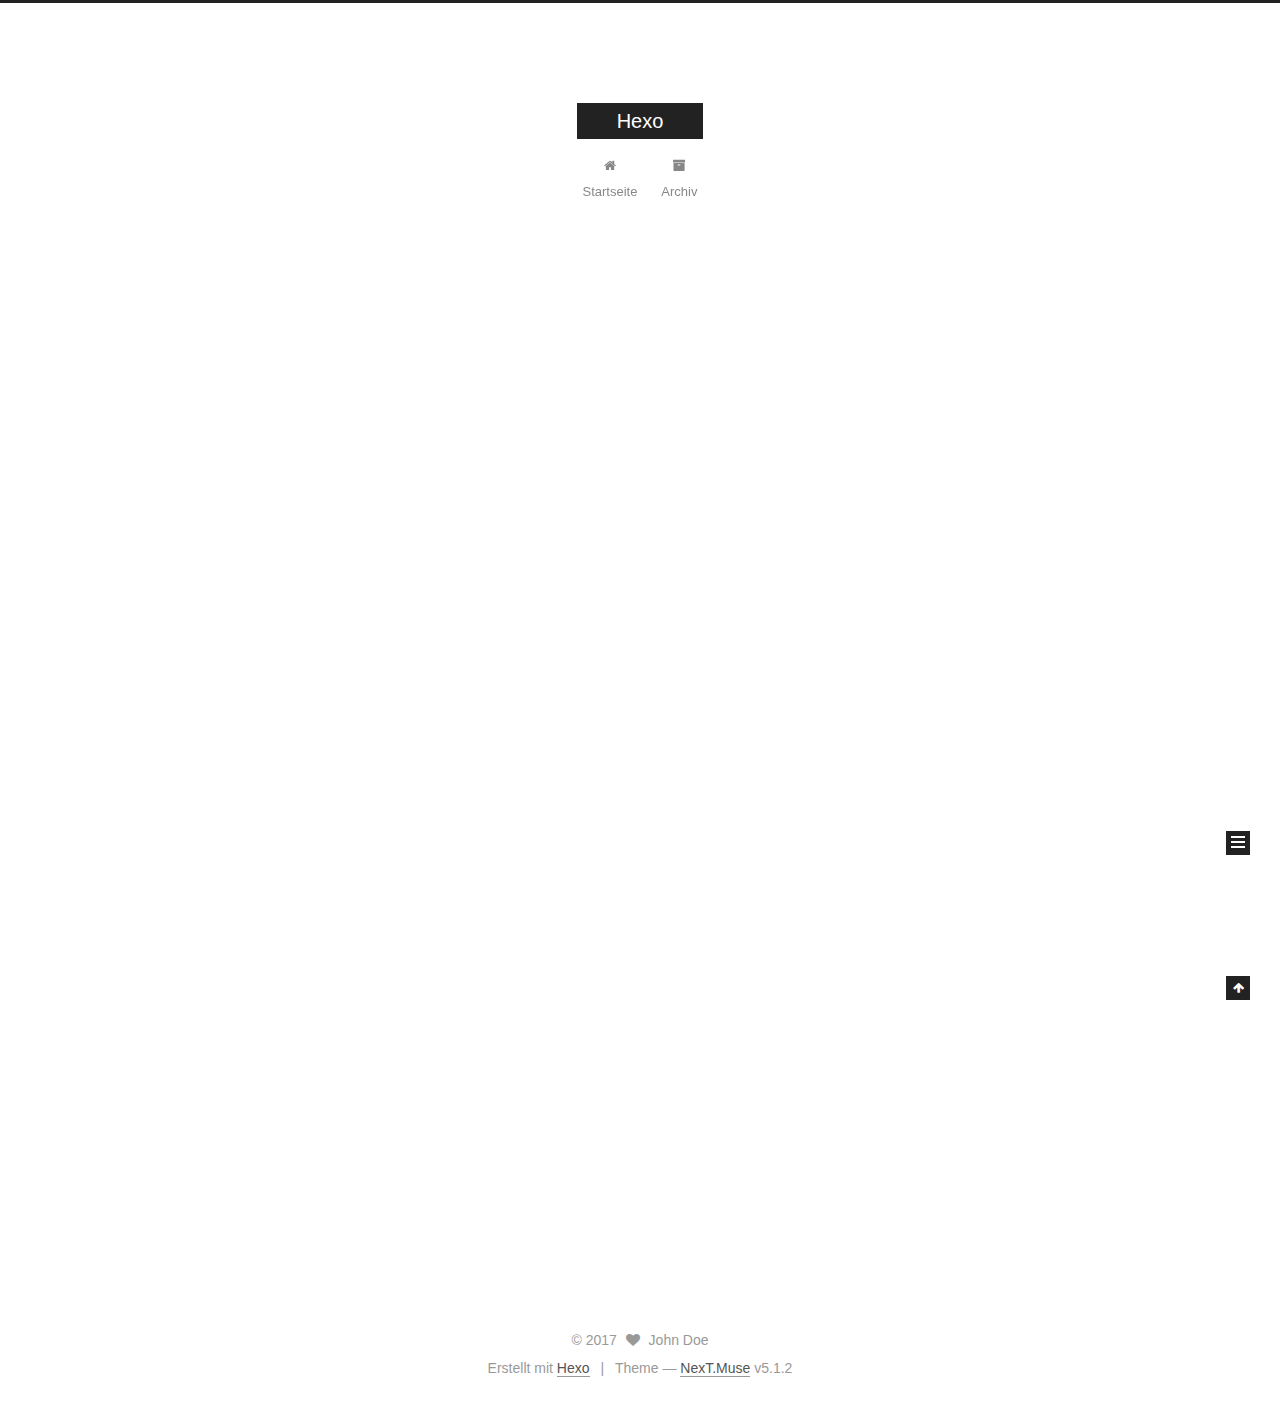
==== commit 70fbb10c: "Site updated: 2017-09-24 18:29:17" ====
--- a/index.html
+++ b/index.html
@@ -1,177 +1,295 @@
 <!DOCTYPE html>
-<html>
+
+
+
+  
+
+
+<html class="theme-next muse use-motion" lang="">
 <head>
-  <meta charset="utf-8">
-  
-  <meta name="renderer" content="webkit">
-  <meta http-equiv="X-UA-Compatible" content="IE=edge" >
-  <link rel="dns-prefetch" href="http://yoursite.com">
-  <title>Hexo</title>
-  <meta name="viewport" content="width=device-width, initial-scale=1, maximum-scale=1">
-  <meta property="og:type" content="website">
+  <meta charset="UTF-8"/>
+<meta http-equiv="X-UA-Compatible" content="IE=edge" />
+<meta name="viewport" content="width=device-width, initial-scale=1, maximum-scale=1"/>
+<meta name="theme-color" content="#222">
+
+
+
+
+
+
+
+
+
+<meta http-equiv="Cache-Control" content="no-transform" />
+<meta http-equiv="Cache-Control" content="no-siteapp" />
+
+
+
+
+
+
+
+
+
+
+
+
+
+
+
+
+  
+  
+  <link href="/lib/fancybox/source/jquery.fancybox.css?v=2.1.5" rel="stylesheet" type="text/css" />
+
+
+
+
+
+
+
+<link href="/lib/font-awesome/css/font-awesome.min.css?v=4.6.2" rel="stylesheet" type="text/css" />
+
+<link href="/css/main.css?v=5.1.2" rel="stylesheet" type="text/css" />
+
+
+  <meta name="keywords" content="Hexo, NexT" />
+
+
+
+
+
+
+
+
+  <link rel="shortcut icon" type="image/x-icon" href="/favicon.ico?v=5.1.2" />
+
+
+
+
+
+
+<meta property="og:type" content="website">
 <meta property="og:title" content="Hexo">
 <meta property="og:url" content="http://yoursite.com/index.html">
 <meta property="og:site_name" content="Hexo">
 <meta name="twitter:card" content="summary">
 <meta name="twitter:title" content="Hexo">
-  
-    <link rel="alternative" href="/atom.xml" title="Hexo" type="application/atom+xml">
-  
-  
-    <link rel="icon" href="/favicon.png">
-  
-  <link rel="stylesheet" type="text/css" href="/./main.507b3a.css">
-  <style type="text/css">
-  
-    #container.show {
-      background: linear-gradient(200deg,#a0cfe4,#e8c37e);
+
+
+
+<script type="text/javascript" id="hexo.configurations">
+  var NexT = window.NexT || {};
+  var CONFIG = {
+    root: '/',
+    scheme: 'Muse',
+    version: '5.1.2',
+    sidebar: {"position":"left","display":"post","offset":12,"offset_float":12,"b2t":false,"scrollpercent":false,"onmobile":false},
+    fancybox: true,
+    tabs: true,
+    motion: {"enable":true,"async":false,"transition":{"post_block":"fadeIn","post_header":"slideDownIn","post_body":"slideDownIn","coll_header":"slideLeftIn"}},
+    duoshuo: {
+      userId: '0',
+      author: 'Author'
+    },
+    algolia: {
+      applicationID: '',
+      apiKey: '',
+      indexName: '',
+      hits: {"per_page":10},
+      labels: {"input_placeholder":"Search for Posts","hits_empty":"We didn't find any results for the search: ${query}","hits_stats":"${hits} results found in ${time} ms"}
     }
-  </style>
-  
-
-  
+  };
+</script>
+
+
+
+  <link rel="canonical" href="http://yoursite.com/"/>
+
+
+
+
+
+  <title>Hexo</title>
+  
+
+
+
+
+
+
+
 
 </head>
 
-<body>
-  <div id="container" q-class="show:isCtnShow">
-    <canvas id="anm-canvas" class="anm-canvas"></canvas>
-    <div class="left-col" q-class="show:isShow">
-      
-<div class="overlay" style="background: #4d4d4d"></div>
-<div class="intrude-less">
-	<header id="header" class="inner">
-		<a href="" class="profilepic">
-			<img src="" class="js-avatar">
-		</a>
-		<hgroup>
-		  <h1 class="header-author"><a href="">John Doe</a></h1>
-		</hgroup>
-		
-
-		<nav class="header-menu">
-			<ul>
-			
-				<li><a href="/">主页</a></li>
-	        
-				<li><a href="/tags/随笔/">随笔</a></li>
-	        
-			</ul>
-		</nav>
-		<nav class="header-smart-menu">
-    		
-    			
-    			<a q-on="click: openSlider(e, 'innerArchive')" href="javascript:void(0)">所有文章</a>
-    			
-            
-    			
-    			<a q-on="click: openSlider(e, 'friends')" href="javascript:void(0)">友链</a>
-    			
-            
-    			
-    			<a q-on="click: openSlider(e, 'aboutme')" href="javascript:void(0)">关于我</a>
-    			
-            
-		</nav>
-		<nav class="header-nav">
-			<div class="social">
-				
-					<a class="github" target="_blank" href="#" title="github"><i class="icon-github"></i></a>
-		        
-					<a class="weibo" target="_blank" href="#" title="weibo"><i class="icon-weibo"></i></a>
-		        
-					<a class="rss" target="_blank" href="#" title="rss"><i class="icon-rss"></i></a>
-		        
-					<a class="zhihu" target="_blank" href="#" title="zhihu"><i class="icon-zhihu"></i></a>
-		        
-			</div>
-		</nav>
-	</header>		
+<body itemscope itemtype="http://schema.org/WebPage" lang="">
+
+  
+  
+    
+  
+
+  <div class="container sidebar-position-left 
+  page-home">
+    <div class="headband"></div>
+
+    <header id="header" class="header" itemscope itemtype="http://schema.org/WPHeader">
+      <div class="header-inner"><div class="site-brand-wrapper">
+  <div class="site-meta ">
+    
+
+    <div class="custom-logo-site-title">
+      <a href="/"  class="brand" rel="start">
+        <span class="logo-line-before"><i></i></span>
+        <span class="site-title">Hexo</span>
+        <span class="logo-line-after"><i></i></span>
+      </a>
+    </div>
+      
+        <p class="site-subtitle"></p>
+      
+  </div>
+
+  <div class="site-nav-toggle">
+    <button>
+      <span class="btn-bar"></span>
+      <span class="btn-bar"></span>
+      <span class="btn-bar"></span>
+    </button>
+  </div>
 </div>
 
-    </div>
-    <div class="mid-col" q-class="show:isShow,hide:isShow|isFalse">
-      
-<nav id="mobile-nav">
-  	<div class="overlay js-overlay" style="background: #4d4d4d"></div>
-	<div class="btnctn js-mobile-btnctn">
-  		<div class="slider-trigger list" q-on="click: openSlider(e)"><i class="icon icon-sort"></i></div>
-	</div>
-	<div class="intrude-less">
-		<header id="header" class="inner">
-			<div class="profilepic">
-				<img src="" class="js-avatar">
-			</div>
-			<hgroup>
-			  <h1 class="header-author js-header-author">John Doe</h1>
-			</hgroup>
-			
-			
-			
-				
-			
-				
-			
-			
-			
-			<nav class="header-nav">
-				<div class="social">
-					
-						<a class="github" target="_blank" href="#" title="github"><i class="icon-github"></i></a>
-			        
-						<a class="weibo" target="_blank" href="#" title="weibo"><i class="icon-weibo"></i></a>
-			        
-						<a class="rss" target="_blank" href="#" title="rss"><i class="icon-rss"></i></a>
-			        
-						<a class="zhihu" target="_blank" href="#" title="zhihu"><i class="icon-zhihu"></i></a>
-			        
-				</div>
-			</nav>
-
-			<nav class="header-menu js-header-menu">
-				<ul style="width: 50%">
-				
-				
-					<li style="width: 50%"><a href="/">主页</a></li>
-		        
-					<li style="width: 50%"><a href="/tags/随笔/">随笔</a></li>
-		        
-				</ul>
-			</nav>
-		</header>				
-	</div>
-	<div class="mobile-mask" style="display:none" q-show="isShow"></div>
+<nav class="site-nav">
+  
+
+  
+    <ul id="menu" class="menu">
+      
+        
+        <li class="menu-item menu-item-home">
+          <a href="/" rel="section">
+            
+              <i class="menu-item-icon fa fa-fw fa-home"></i> <br />
+            
+            Startseite
+          </a>
+        </li>
+      
+        
+        <li class="menu-item menu-item-archives">
+          <a href="/archives/" rel="section">
+            
+              <i class="menu-item-icon fa fa-fw fa-archive"></i> <br />
+            
+            Archiv
+          </a>
+        </li>
+      
+
+      
+    </ul>
+  
+
+  
 </nav>
 
-      <div id="wrapper" class="body-wrap">
-        <div class="menu-l">
-          <div class="canvas-wrap">
-            <canvas data-colors="#eaeaea" data-sectionHeight="100" data-contentId="js-content" id="myCanvas1" class="anm-canvas"></canvas>
-          </div>
-          <div id="js-content" class="content-ll">
-            
-  
-    <article id="post-hello-world" class="article article-type-post  article-index" itemscope itemprop="blogPost">
-  <div class="article-inner">
-    
-      <header class="article-header">
-        
-  
-    <h1 itemprop="name">
-      <a class="article-title" href="/2017/09/24/hello-world/">Hello World</a>
-    </h1>
-  
-
-        
-        <a href="/2017/09/24/hello-world/" class="archive-article-date">
-  	<time datetime="2017-09-24T09:09:17.118Z" itemprop="datePublished"><i class="icon-calendar icon"></i>2017-09-24</time>
-</a>
-        
+
+
+ </div>
+    </header>
+
+    <main id="main" class="main">
+      <div class="main-inner">
+        <div class="content-wrap">
+          <div id="content" class="content">
+            
+  <section id="posts" class="posts-expand">
+    
+      
+
+  
+
+  
+  
+  
+
+  <article class="post post-type-normal" itemscope itemtype="http://schema.org/Article">
+  
+  
+  
+  <div class="post-block">
+    <link itemprop="mainEntityOfPage" href="http://yoursite.com/2017/09/24/hello-world/">
+
+    <span hidden itemprop="author" itemscope itemtype="http://schema.org/Person">
+      <meta itemprop="name" content="John Doe">
+      <meta itemprop="description" content="">
+      <meta itemprop="image" content="/images/avatar.gif">
+    </span>
+
+    <span hidden itemprop="publisher" itemscope itemtype="http://schema.org/Organization">
+      <meta itemprop="name" content="Hexo">
+    </span>
+
+    
+      <header class="post-header">
+
+        
+        
+          <h1 class="post-title" itemprop="name headline">
+                
+                <a class="post-title-link" href="/2017/09/24/hello-world/" itemprop="url">Hello World</a></h1>
+        
+
+        <div class="post-meta">
+          <span class="post-time">
+            
+              <span class="post-meta-item-icon">
+                <i class="fa fa-calendar-o"></i>
+              </span>
+              
+                <span class="post-meta-item-text">Veröffentlicht am</span>
+              
+              <time title="Post created" itemprop="dateCreated datePublished" datetime="2017-09-24T17:09:17+08:00">
+                2017-09-24
+              </time>
+            
+
+            
+
+            
+          </span>
+
+          
+
+          
+            
+          
+
+          
+          
+
+          
+
+          
+
+          
+
+        </div>
       </header>
     
-    <div class="article-entry" itemprop="articleBody">
-      
-        <p>Welcome to <a href="https://hexo.io/" target="_blank" rel="external">Hexo</a>! This is your very first post. Check <a href="https://hexo.io/docs/" target="_blank" rel="external">documentation</a> for more info. If you get any problems when using Hexo, you can find the answer in <a href="https://hexo.io/docs/troubleshooting.html" target="_blank" rel="external">troubleshooting</a> or you can ask me on <a href="https://github.com/hexojs/hexo/issues" target="_blank" rel="external">GitHub</a>.</p>
+
+    
+    
+    
+    <div class="post-body" itemprop="articleBody">
+
+      
+      
+
+      
+        
+          
+            <p>Welcome to <a href="https://hexo.io/" target="_blank" rel="external">Hexo</a>! This is your very first post. Check <a href="https://hexo.io/docs/" target="_blank" rel="external">documentation</a> for more info. If you get any problems when using Hexo, you can find the answer in <a href="https://hexo.io/docs/troubleshooting.html" target="_blank" rel="external">troubleshooting</a> or you can ask me on <a href="https://github.com/hexojs/hexo/issues" target="_blank" rel="external">GitHub</a>.</p>
 <h2 id="Quick-Start"><a href="#Quick-Start" class="headerlink" title="Quick Start"></a>Quick Start</h2><h3 id="Create-a-new-post"><a href="#Create-a-new-post" class="headerlink" title="Create a new post"></a>Create a new post</h3><figure class="highlight bash"><table><tr><td class="gutter"><pre><div class="line">1</div></pre></td><td class="code"><pre><div class="line">$ hexo new <span class="string">"My New Post"</span></div></pre></td></tr></table></figure>
 <p>More info: <a href="https://hexo.io/docs/writing.html" target="_blank" rel="external">Writing</a></p>
 <h3 id="Run-server"><a href="#Run-server" class="headerlink" title="Run server"></a>Run server</h3><figure class="highlight bash"><table><tr><td class="gutter"><pre><div class="line">1</div></pre></td><td class="code"><pre><div class="line">$ hexo server</div></pre></td></tr></table></figure>
@@ -181,293 +299,288 @@
 <h3 id="Deploy-to-remote-sites"><a href="#Deploy-to-remote-sites" class="headerlink" title="Deploy to remote sites"></a>Deploy to remote sites</h3><figure class="highlight bash"><table><tr><td class="gutter"><pre><div class="line">1</div></pre></td><td class="code"><pre><div class="line">$ hexo deploy</div></pre></td></tr></table></figure>
 <p>More info: <a href="https://hexo.io/docs/deployment.html" target="_blank" rel="external">Deployment</a></p>
 
-      
-
+          
+        
       
     </div>
-    <div class="article-info article-info-index">
-      
-      
-      
-
-      
-        <p class="article-more-link">
-          <a class="article-more-a" href="/2017/09/24/hello-world/">展开全文 >></a>
-        </p>
-      
-
-      
-      <div class="clearfix"></div>
+    
+    
+    
+
+    
+
+    
+
+    
+
+    <footer class="post-footer">
+      
+
+      
+
+      
+
+      
+      
+        <div class="post-eof"></div>
+      
+    </footer>
+  </div>
+  
+  
+  
+  </article>
+
+
+    
+  </section>
+
+  
+
+
+          </div>
+          
+
+
+          
+
+        </div>
+        
+          
+  
+  <div class="sidebar-toggle">
+    <div class="sidebar-toggle-line-wrap">
+      <span class="sidebar-toggle-line sidebar-toggle-line-first"></span>
+      <span class="sidebar-toggle-line sidebar-toggle-line-middle"></span>
+      <span class="sidebar-toggle-line sidebar-toggle-line-last"></span>
     </div>
   </div>
-</article>
-
-<aside class="wrap-side-operation">
-    <div class="mod-side-operation">
-        
-        <div class="jump-container" id="js-jump-container" style="display:none;">
-            <a href="javascript:void(0)" class="mod-side-operation__jump-to-top">
-                <i class="icon-font icon-back"></i>
-            </a>
-            <div id="js-jump-plan-container" class="jump-plan-container" style="top: -11px;">
-                <i class="icon-font icon-plane jump-plane"></i>
+
+  <aside id="sidebar" class="sidebar">
+    
+    <div class="sidebar-inner">
+
+      
+
+      
+
+      <section class="site-overview sidebar-panel sidebar-panel-active">
+        <div class="site-author motion-element" itemprop="author" itemscope itemtype="http://schema.org/Person">
+          
+            <p class="site-author-name" itemprop="name">John Doe</p>
+            <p class="site-description motion-element" itemprop="description"></p>
+        </div>
+
+        <nav class="site-state motion-element">
+
+          
+            <div class="site-state-item site-state-posts">
+            
+              <a href="/archives/">
+            
+                <span class="site-state-item-count">1</span>
+                <span class="site-state-item-name">Artikel</span>
+              </a>
             </div>
+          
+
+          
+
+          
+
+        </nav>
+
+        
+
+        <div class="links-of-author motion-element">
+          
         </div>
-        
-        
+
+        
+        
+
+        
+        
+
+        
+
+
+      </section>
+
+      
+
+      
+
     </div>
-</aside>
-
-
-
-
-  
-  
-
-
-          </div>
-        </div>
+  </aside>
+
+
+        
       </div>
-      <footer id="footer">
-  <div class="outer">
-    <div id="footer-info">
-    	<div class="footer-left">
-    		&copy; 2017 John Doe
-    	</div>
-      	<div class="footer-right">
-      		<a href="http://hexo.io/" target="_blank">Hexo</a>  Theme <a href="https://github.com/litten/hexo-theme-yilia" target="_blank">Yilia</a> by Litten
-      	</div>
-    </div>
+    </main>
+
+    <footer id="footer" class="footer">
+      <div class="footer-inner">
+        <div class="copyright" >
+  
+  &copy; 
+  <span itemprop="copyrightYear">2017</span>
+  <span class="with-love">
+    <i class="fa fa-heart"></i>
+  </span>
+  <span class="author" itemprop="copyrightHolder">John Doe</span>
+
+  
+</div>
+
+
+  <div class="powered-by">Erstellt mit  <a class="theme-link" href="https://hexo.io">Hexo</a></div>
+
+  <span class="post-meta-divider">|</span>
+
+  <div class="theme-info">Theme &mdash; <a class="theme-link" href="https://github.com/iissnan/hexo-theme-next">NexT.Muse</a> v5.1.2</div>
+
+
+        
+
+
+
+
+
+
+
+        
+      </div>
+    </footer>
+
+    
+      <div class="back-to-top">
+        <i class="fa fa-arrow-up"></i>
+        
+      </div>
+    
+
   </div>
-</footer>
-    </div>
-    <script>
-	var yiliaConfig = {
-		mathjax: false,
-		isHome: true,
-		isPost: false,
-		isArchive: false,
-		isTag: false,
-		isCategory: false,
-		open_in_new: false,
-		toc_hide_index: true,
-		root: "/",
-		innerArchive: true,
-		showTags: false
-	}
+
+  
+
+<script type="text/javascript">
+  if (Object.prototype.toString.call(window.Promise) !== '[object Function]') {
+    window.Promise = null;
+  }
 </script>
 
-<script>!function(t){function n(e){if(r[e])return r[e].exports;var i=r[e]={exports:{},id:e,loaded:!1};return t[e].call(i.exports,i,i.exports,n),i.loaded=!0,i.exports}var r={};n.m=t,n.c=r,n.p="./",n(0)}([function(t,n,r){r(195),t.exports=r(191)},function(t,n,r){var e=r(3),i=r(52),o=r(27),u=r(28),c=r(53),f="prototype",a=function(t,n,r){var s,l,h,v,p=t&a.F,d=t&a.G,y=t&a.S,g=t&a.P,b=t&a.B,m=d?e:y?e[n]||(e[n]={}):(e[n]||{})[f],x=d?i:i[n]||(i[n]={}),w=x[f]||(x[f]={});d&&(r=n);for(s in r)l=!p&&m&&void 0!==m[s],h=(l?m:r)[s],v=b&&l?c(h,e):g&&"function"==typeof h?c(Function.call,h):h,m&&u(m,s,h,t&a.U),x[s]!=h&&o(x,s,v),g&&w[s]!=h&&(w[s]=h)};e.core=i,a.F=1,a.G=2,a.S=4,a.P=8,a.B=16,a.W=32,a.U=64,a.R=128,t.exports=a},function(t,n,r){var e=r(6);t.exports=function(t){if(!e(t))throw TypeError(t+" is not an object!");return t}},function(t,n){var r=t.exports="undefined"!=typeof window&&window.Math==Math?window:"undefined"!=typeof self&&self.Math==Math?self:Function("return this")();"number"==typeof __g&&(__g=r)},function(t,n){t.exports=function(t){try{return!!t()}catch(t){return!0}}},function(t,n){var r=t.exports="undefined"!=typeof window&&window.Math==Math?window:"undefined"!=typeof self&&self.Math==Math?self:Function("return this")();"number"==typeof __g&&(__g=r)},function(t,n){t.exports=function(t){return"object"==typeof t?null!==t:"function"==typeof t}},function(t,n,r){var e=r(126)("wks"),i=r(76),o=r(3).Symbol,u="function"==typeof o;(t.exports=function(t){return e[t]||(e[t]=u&&o[t]||(u?o:i)("Symbol."+t))}).store=e},function(t,n){var r={}.hasOwnProperty;t.exports=function(t,n){return r.call(t,n)}},function(t,n,r){var e=r(94),i=r(33);t.exports=function(t){return e(i(t))}},function(t,n,r){t.exports=!r(4)(function(){return 7!=Object.defineProperty({},"a",{get:function(){return 7}}).a})},function(t,n,r){var e=r(2),i=r(167),o=r(50),u=Object.defineProperty;n.f=r(10)?Object.defineProperty:function(t,n,r){if(e(t),n=o(n,!0),e(r),i)try{return u(t,n,r)}catch(t){}if("get"in r||"set"in r)throw TypeError("Accessors not supported!");return"value"in r&&(t[n]=r.value),t}},function(t,n,r){t.exports=!r(18)(function(){return 7!=Object.defineProperty({},"a",{get:function(){return 7}}).a})},function(t,n,r){var e=r(14),i=r(22);t.exports=r(12)?function(t,n,r){return e.f(t,n,i(1,r))}:function(t,n,r){return t[n]=r,t}},function(t,n,r){var e=r(20),i=r(58),o=r(42),u=Object.defineProperty;n.f=r(12)?Object.defineProperty:function(t,n,r){if(e(t),n=o(n,!0),e(r),i)try{return u(t,n,r)}catch(t){}if("get"in r||"set"in r)throw TypeError("Accessors not supported!");return"value"in r&&(t[n]=r.value),t}},function(t,n,r){var e=r(40)("wks"),i=r(23),o=r(5).Symbol,u="function"==typeof o;(t.exports=function(t){return e[t]||(e[t]=u&&o[t]||(u?o:i)("Symbol."+t))}).store=e},function(t,n,r){var e=r(67),i=Math.min;t.exports=function(t){return t>0?i(e(t),9007199254740991):0}},function(t,n,r){var e=r(46);t.exports=function(t){return Object(e(t))}},function(t,n){t.exports=function(t){try{return!!t()}catch(t){return!0}}},function(t,n,r){var e=r(63),i=r(34);t.exports=Object.keys||function(t){return e(t,i)}},function(t,n,r){var e=r(21);t.exports=function(t){if(!e(t))throw TypeError(t+" is not an object!");return t}},function(t,n){t.exports=function(t){return"object"==typeof t?null!==t:"function"==typeof t}},function(t,n){t.exports=function(t,n){return{enumerable:!(1&t),configurable:!(2&t),writable:!(4&t),value:n}}},function(t,n){var r=0,e=Math.random();t.exports=function(t){return"Symbol(".concat(void 0===t?"":t,")_",(++r+e).toString(36))}},function(t,n){var r={}.hasOwnProperty;t.exports=function(t,n){return r.call(t,n)}},function(t,n){var r=t.exports={version:"2.4.0"};"number"==typeof __e&&(__e=r)},function(t,n){t.exports=function(t){if("function"!=typeof t)throw TypeError(t+" is not a function!");return t}},function(t,n,r){var e=r(11),i=r(66);t.exports=r(10)?function(t,n,r){return e.f(t,n,i(1,r))}:function(t,n,r){return t[n]=r,t}},function(t,n,r){var e=r(3),i=r(27),o=r(24),u=r(76)("src"),c="toString",f=Function[c],a=(""+f).split(c);r(52).inspectSource=function(t){return f.call(t)},(t.exports=function(t,n,r,c){var f="function"==typeof r;f&&(o(r,"name")||i(r,"name",n)),t[n]!==r&&(f&&(o(r,u)||i(r,u,t[n]?""+t[n]:a.join(String(n)))),t===e?t[n]=r:c?t[n]?t[n]=r:i(t,n,r):(delete t[n],i(t,n,r)))})(Function.prototype,c,function(){return"function"==typeof this&&this[u]||f.call(this)})},function(t,n,r){var e=r(1),i=r(4),o=r(46),u=function(t,n,r,e){var i=String(o(t)),u="<"+n;return""!==r&&(u+=" "+r+'="'+String(e).replace(/"/g,"&quot;")+'"'),u+">"+i+"</"+n+">"};t.exports=function(t,n){var r={};r[t]=n(u),e(e.P+e.F*i(function(){var n=""[t]('"');return n!==n.toLowerCase()||n.split('"').length>3}),"String",r)}},function(t,n,r){var e=r(115),i=r(46);t.exports=function(t){return e(i(t))}},function(t,n,r){var e=r(116),i=r(66),o=r(30),u=r(50),c=r(24),f=r(167),a=Object.getOwnPropertyDescriptor;n.f=r(10)?a:function(t,n){if(t=o(t),n=u(n,!0),f)try{return a(t,n)}catch(t){}if(c(t,n))return i(!e.f.call(t,n),t[n])}},function(t,n,r){var e=r(24),i=r(17),o=r(145)("IE_PROTO"),u=Object.prototype;t.exports=Object.getPrototypeOf||function(t){return t=i(t),e(t,o)?t[o]:"function"==typeof t.constructor&&t instanceof t.constructor?t.constructor.prototype:t instanceof Object?u:null}},function(t,n){t.exports=function(t){if(void 0==t)throw TypeError("Can't call method on  "+t);return t}},function(t,n){t.exports="constructor,hasOwnProperty,isPrototypeOf,propertyIsEnumerable,toLocaleString,toString,valueOf".split(",")},function(t,n){t.exports={}},function(t,n){t.exports=!0},function(t,n){n.f={}.propertyIsEnumerable},function(t,n,r){var e=r(14).f,i=r(8),o=r(15)("toStringTag");t.exports=function(t,n,r){t&&!i(t=r?t:t.prototype,o)&&e(t,o,{configurable:!0,value:n})}},function(t,n,r){var e=r(40)("keys"),i=r(23);t.exports=function(t){return e[t]||(e[t]=i(t))}},function(t,n,r){var e=r(5),i="__core-js_shared__",o=e[i]||(e[i]={});t.exports=function(t){return o[t]||(o[t]={})}},function(t,n){var r=Math.ceil,e=Math.floor;t.exports=function(t){return isNaN(t=+t)?0:(t>0?e:r)(t)}},function(t,n,r){var e=r(21);t.exports=function(t,n){if(!e(t))return t;var r,i;if(n&&"function"==typeof(r=t.toString)&&!e(i=r.call(t)))return i;if("function"==typeof(r=t.valueOf)&&!e(i=r.call(t)))return i;if(!n&&"function"==typeof(r=t.toString)&&!e(i=r.call(t)))return i;throw TypeError("Can't convert object to primitive value")}},function(t,n,r){var e=r(5),i=r(25),o=r(36),u=r(44),c=r(14).f;t.exports=function(t){var n=i.Symbol||(i.Symbol=o?{}:e.Symbol||{});"_"==t.charAt(0)||t in n||c(n,t,{value:u.f(t)})}},function(t,n,r){n.f=r(15)},function(t,n){var r={}.toString;t.exports=function(t){return r.call(t).slice(8,-1)}},function(t,n){t.exports=function(t){if(void 0==t)throw TypeError("Can't call method on  "+t);return t}},function(t,n,r){var e=r(4);t.exports=function(t,n){return!!t&&e(function(){n?t.call(null,function(){},1):t.call(null)})}},function(t,n,r){var e=r(53),i=r(115),o=r(17),u=r(16),c=r(203);t.exports=function(t,n){var r=1==t,f=2==t,a=3==t,s=4==t,l=6==t,h=5==t||l,v=n||c;return function(n,c,p){for(var d,y,g=o(n),b=i(g),m=e(c,p,3),x=u(b.length),w=0,S=r?v(n,x):f?v(n,0):void 0;x>w;w++)if((h||w in b)&&(d=b[w],y=m(d,w,g),t))if(r)S[w]=y;else if(y)switch(t){case 3:return!0;case 5:return d;case 6:return w;case 2:S.push(d)}else if(s)return!1;return l?-1:a||s?s:S}}},function(t,n,r){var e=r(1),i=r(52),o=r(4);t.exports=function(t,n){var r=(i.Object||{})[t]||Object[t],u={};u[t]=n(r),e(e.S+e.F*o(function(){r(1)}),"Object",u)}},function(t,n,r){var e=r(6);t.exports=function(t,n){if(!e(t))return t;var r,i;if(n&&"function"==typeof(r=t.toString)&&!e(i=r.call(t)))return i;if("function"==typeof(r=t.valueOf)&&!e(i=r.call(t)))return i;if(!n&&"function"==typeof(r=t.toString)&&!e(i=r.call(t)))return i;throw TypeError("Can't convert object to primitive value")}},function(t,n,r){var e=r(5),i=r(25),o=r(91),u=r(13),c="prototype",f=function(t,n,r){var a,s,l,h=t&f.F,v=t&f.G,p=t&f.S,d=t&f.P,y=t&f.B,g=t&f.W,b=v?i:i[n]||(i[n]={}),m=b[c],x=v?e:p?e[n]:(e[n]||{})[c];v&&(r=n);for(a in r)(s=!h&&x&&void 0!==x[a])&&a in b||(l=s?x[a]:r[a],b[a]=v&&"function"!=typeof x[a]?r[a]:y&&s?o(l,e):g&&x[a]==l?function(t){var n=function(n,r,e){if(this instanceof t){switch(arguments.length){case 0:return new t;case 1:return new t(n);case 2:return new t(n,r)}return new t(n,r,e)}return t.apply(this,arguments)};return n[c]=t[c],n}(l):d&&"function"==typeof l?o(Function.call,l):l,d&&((b.virtual||(b.virtual={}))[a]=l,t&f.R&&m&&!m[a]&&u(m,a,l)))};f.F=1,f.G=2,f.S=4,f.P=8,f.B=16,f.W=32,f.U=64,f.R=128,t.exports=f},function(t,n){var r=t.exports={version:"2.4.0"};"number"==typeof __e&&(__e=r)},function(t,n,r){var e=r(26);t.exports=function(t,n,r){if(e(t),void 0===n)return t;switch(r){case 1:return function(r){return t.call(n,r)};case 2:return function(r,e){return t.call(n,r,e)};case 3:return function(r,e,i){return t.call(n,r,e,i)}}return function(){return t.apply(n,arguments)}}},function(t,n,r){var e=r(183),i=r(1),o=r(126)("metadata"),u=o.store||(o.store=new(r(186))),c=function(t,n,r){var i=u.get(t);if(!i){if(!r)return;u.set(t,i=new e)}var o=i.get(n);if(!o){if(!r)return;i.set(n,o=new e)}return o},f=function(t,n,r){var e=c(n,r,!1);return void 0!==e&&e.has(t)},a=function(t,n,r){var e=c(n,r,!1);return void 0===e?void 0:e.get(t)},s=function(t,n,r,e){c(r,e,!0).set(t,n)},l=function(t,n){var r=c(t,n,!1),e=[];return r&&r.forEach(function(t,n){e.push(n)}),e},h=function(t){return void 0===t||"symbol"==typeof t?t:String(t)},v=function(t){i(i.S,"Reflect",t)};t.exports={store:u,map:c,has:f,get:a,set:s,keys:l,key:h,exp:v}},function(t,n,r){"use strict";if(r(10)){var e=r(69),i=r(3),o=r(4),u=r(1),c=r(127),f=r(152),a=r(53),s=r(68),l=r(66),h=r(27),v=r(73),p=r(67),d=r(16),y=r(75),g=r(50),b=r(24),m=r(180),x=r(114),w=r(6),S=r(17),_=r(137),O=r(70),E=r(32),P=r(71).f,j=r(154),F=r(76),M=r(7),A=r(48),N=r(117),T=r(146),I=r(155),k=r(80),L=r(123),R=r(74),C=r(130),W=r(160),D=r(11),U=r(31),G=D.f,B=U.f,V=i.RangeError,z=i.TypeError,q=i.Uint8Array,K="ArrayBuffer",Y="Shared"+K,J="BYTES_PER_ELEMENT",H="prototype",$=Array[H],X=f.ArrayBuffer,Q=f.DataView,Z=A(0),tt=A(2),nt=A(3),rt=A(4),et=A(5),it=A(6),ot=N(!0),ut=N(!1),ct=I.values,ft=I.keys,at=I.entries,st=$.lastIndexOf,lt=$.reduce,ht=$.reduceRight,vt=$.join,pt=$.sort,dt=$.slice,yt=$.toString,gt=$.toLocaleString,bt=M("iterator"),mt=M("toStringTag"),xt=F("typed_constructor"),wt=F("def_constructor"),St=c.CONSTR,_t=c.TYPED,Ot=c.VIEW,Et="Wrong length!",Pt=A(1,function(t,n){return Tt(T(t,t[wt]),n)}),jt=o(function(){return 1===new q(new Uint16Array([1]).buffer)[0]}),Ft=!!q&&!!q[H].set&&o(function(){new q(1).set({})}),Mt=function(t,n){if(void 0===t)throw z(Et);var r=+t,e=d(t);if(n&&!m(r,e))throw V(Et);return e},At=function(t,n){var r=p(t);if(r<0||r%n)throw V("Wrong offset!");return r},Nt=function(t){if(w(t)&&_t in t)return t;throw z(t+" is not a typed array!")},Tt=function(t,n){if(!(w(t)&&xt in t))throw z("It is not a typed array constructor!");return new t(n)},It=function(t,n){return kt(T(t,t[wt]),n)},kt=function(t,n){for(var r=0,e=n.length,i=Tt(t,e);e>r;)i[r]=n[r++];return i},Lt=function(t,n,r){G(t,n,{get:function(){return this._d[r]}})},Rt=function(t){var n,r,e,i,o,u,c=S(t),f=arguments.length,s=f>1?arguments[1]:void 0,l=void 0!==s,h=j(c);if(void 0!=h&&!_(h)){for(u=h.call(c),e=[],n=0;!(o=u.next()).done;n++)e.push(o.value);c=e}for(l&&f>2&&(s=a(s,arguments[2],2)),n=0,r=d(c.length),i=Tt(this,r);r>n;n++)i[n]=l?s(c[n],n):c[n];return i},Ct=function(){for(var t=0,n=arguments.length,r=Tt(this,n);n>t;)r[t]=arguments[t++];return r},Wt=!!q&&o(function(){gt.call(new q(1))}),Dt=function(){return gt.apply(Wt?dt.call(Nt(this)):Nt(this),arguments)},Ut={copyWithin:function(t,n){return W.call(Nt(this),t,n,arguments.length>2?arguments[2]:void 0)},every:function(t){return rt(Nt(this),t,arguments.length>1?arguments[1]:void 0)},fill:function(t){return C.apply(Nt(this),arguments)},filter:function(t){return It(this,tt(Nt(this),t,arguments.length>1?arguments[1]:void 0))},find:function(t){return et(Nt(this),t,arguments.length>1?arguments[1]:void 0)},findIndex:function(t){return it(Nt(this),t,arguments.length>1?arguments[1]:void 0)},forEach:function(t){Z(Nt(this),t,arguments.length>1?arguments[1]:void 0)},indexOf:function(t){return ut(Nt(this),t,arguments.length>1?arguments[1]:void 0)},includes:function(t){return ot(Nt(this),t,arguments.length>1?arguments[1]:void 0)},join:function(t){return vt.apply(Nt(this),arguments)},lastIndexOf:function(t){return st.apply(Nt(this),arguments)},map:function(t){return Pt(Nt(this),t,arguments.length>1?arguments[1]:void 0)},reduce:function(t){return lt.apply(Nt(this),arguments)},reduceRight:function(t){return ht.apply(Nt(this),arguments)},reverse:function(){for(var t,n=this,r=Nt(n).length,e=Math.floor(r/2),i=0;i<e;)t=n[i],n[i++]=n[--r],n[r]=t;return n},some:function(t){return nt(Nt(this),t,arguments.length>1?arguments[1]:void 0)},sort:function(t){return pt.call(Nt(this),t)},subarray:function(t,n){var r=Nt(this),e=r.length,i=y(t,e);return new(T(r,r[wt]))(r.buffer,r.byteOffset+i*r.BYTES_PER_ELEMENT,d((void 0===n?e:y(n,e))-i))}},Gt=function(t,n){return It(this,dt.call(Nt(this),t,n))},Bt=function(t){Nt(this);var n=At(arguments[1],1),r=this.length,e=S(t),i=d(e.length),o=0;if(i+n>r)throw V(Et);for(;o<i;)this[n+o]=e[o++]},Vt={entries:function(){return at.call(Nt(this))},keys:function(){return ft.call(Nt(this))},values:function(){return ct.call(Nt(this))}},zt=function(t,n){return w(t)&&t[_t]&&"symbol"!=typeof n&&n in t&&String(+n)==String(n)},qt=function(t,n){return zt(t,n=g(n,!0))?l(2,t[n]):B(t,n)},Kt=function(t,n,r){return!(zt(t,n=g(n,!0))&&w(r)&&b(r,"value"))||b(r,"get")||b(r,"set")||r.configurable||b(r,"writable")&&!r.writable||b(r,"enumerable")&&!r.enumerable?G(t,n,r):(t[n]=r.value,t)};St||(U.f=qt,D.f=Kt),u(u.S+u.F*!St,"Object",{getOwnPropertyDescriptor:qt,defineProperty:Kt}),o(function(){yt.call({})})&&(yt=gt=function(){return vt.call(this)});var Yt=v({},Ut);v(Yt,Vt),h(Yt,bt,Vt.values),v(Yt,{slice:Gt,set:Bt,constructor:function(){},toString:yt,toLocaleString:Dt}),Lt(Yt,"buffer","b"),Lt(Yt,"byteOffset","o"),Lt(Yt,"byteLength","l"),Lt(Yt,"length","e"),G(Yt,mt,{get:function(){return this[_t]}}),t.exports=function(t,n,r,f){f=!!f;var a=t+(f?"Clamped":"")+"Array",l="Uint8Array"!=a,v="get"+t,p="set"+t,y=i[a],g=y||{},b=y&&E(y),m=!y||!c.ABV,S={},_=y&&y[H],j=function(t,r){var e=t._d;return e.v[v](r*n+e.o,jt)},F=function(t,r,e){var i=t._d;f&&(e=(e=Math.round(e))<0?0:e>255?255:255&e),i.v[p](r*n+i.o,e,jt)},M=function(t,n){G(t,n,{get:function(){return j(this,n)},set:function(t){return F(this,n,t)},enumerable:!0})};m?(y=r(function(t,r,e,i){s(t,y,a,"_d");var o,u,c,f,l=0,v=0;if(w(r)){if(!(r instanceof X||(f=x(r))==K||f==Y))return _t in r?kt(y,r):Rt.call(y,r);o=r,v=At(e,n);var p=r.byteLength;if(void 0===i){if(p%n)throw V(Et);if((u=p-v)<0)throw V(Et)}else if((u=d(i)*n)+v>p)throw V(Et);c=u/n}else c=Mt(r,!0),u=c*n,o=new X(u);for(h(t,"_d",{b:o,o:v,l:u,e:c,v:new Q(o)});l<c;)M(t,l++)}),_=y[H]=O(Yt),h(_,"constructor",y)):L(function(t){new y(null),new y(t)},!0)||(y=r(function(t,r,e,i){s(t,y,a);var o;return w(r)?r instanceof X||(o=x(r))==K||o==Y?void 0!==i?new g(r,At(e,n),i):void 0!==e?new g(r,At(e,n)):new g(r):_t in r?kt(y,r):Rt.call(y,r):new g(Mt(r,l))}),Z(b!==Function.prototype?P(g).concat(P(b)):P(g),function(t){t in y||h(y,t,g[t])}),y[H]=_,e||(_.constructor=y));var A=_[bt],N=!!A&&("values"==A.name||void 0==A.name),T=Vt.values;h(y,xt,!0),h(_,_t,a),h(_,Ot,!0),h(_,wt,y),(f?new y(1)[mt]==a:mt in _)||G(_,mt,{get:function(){return a}}),S[a]=y,u(u.G+u.W+u.F*(y!=g),S),u(u.S,a,{BYTES_PER_ELEMENT:n,from:Rt,of:Ct}),J in _||h(_,J,n),u(u.P,a,Ut),R(a),u(u.P+u.F*Ft,a,{set:Bt}),u(u.P+u.F*!N,a,Vt),u(u.P+u.F*(_.toString!=yt),a,{toString:yt}),u(u.P+u.F*o(function(){new y(1).slice()}),a,{slice:Gt}),u(u.P+u.F*(o(function(){return[1,2].toLocaleString()!=new y([1,2]).toLocaleString()})||!o(function(){_.toLocaleString.call([1,2])})),a,{toLocaleString:Dt}),k[a]=N?A:T,e||N||h(_,bt,T)}}else t.exports=function(){}},function(t,n){var r={}.toString;t.exports=function(t){return r.call(t).slice(8,-1)}},function(t,n,r){var e=r(21),i=r(5).document,o=e(i)&&e(i.createElement);t.exports=function(t){return o?i.createElement(t):{}}},function(t,n,r){t.exports=!r(12)&&!r(18)(function(){return 7!=Object.defineProperty(r(57)("div"),"a",{get:function(){return 7}}).a})},function(t,n,r){"use strict";var e=r(36),i=r(51),o=r(64),u=r(13),c=r(8),f=r(35),a=r(96),s=r(38),l=r(103),h=r(15)("iterator"),v=!([].keys&&"next"in[].keys()),p="keys",d="values",y=function(){return this};t.exports=function(t,n,r,g,b,m,x){a(r,n,g);var w,S,_,O=function(t){if(!v&&t in F)return F[t];switch(t){case p:case d:return function(){return new r(this,t)}}return function(){return new r(this,t)}},E=n+" Iterator",P=b==d,j=!1,F=t.prototype,M=F[h]||F["@@iterator"]||b&&F[b],A=M||O(b),N=b?P?O("entries"):A:void 0,T="Array"==n?F.entries||M:M;if(T&&(_=l(T.call(new t)))!==Object.prototype&&(s(_,E,!0),e||c(_,h)||u(_,h,y)),P&&M&&M.name!==d&&(j=!0,A=function(){return M.call(this)}),e&&!x||!v&&!j&&F[h]||u(F,h,A),f[n]=A,f[E]=y,b)if(w={values:P?A:O(d),keys:m?A:O(p),entries:N},x)for(S in w)S in F||o(F,S,w[S]);else i(i.P+i.F*(v||j),n,w);return w}},function(t,n,r){var e=r(20),i=r(100),o=r(34),u=r(39)("IE_PROTO"),c=function(){},f="prototype",a=function(){var t,n=r(57)("iframe"),e=o.length;for(n.style.display="none",r(93).appendChild(n),n.src="javascript:",t=n.contentWindow.document,t.open(),t.write("<script>document.F=Object<\/script>"),t.close(),a=t.F;e--;)delete a[f][o[e]];return a()};t.exports=Object.create||function(t,n){var r;return null!==t?(c[f]=e(t),r=new c,c[f]=null,r[u]=t):r=a(),void 0===n?r:i(r,n)}},function(t,n,r){var e=r(63),i=r(34).concat("length","prototype");n.f=Object.getOwnPropertyNames||function(t){return e(t,i)}},function(t,n){n.f=Object.getOwnPropertySymbols},function(t,n,r){var e=r(8),i=r(9),o=r(90)(!1),u=r(39)("IE_PROTO");t.exports=function(t,n){var r,c=i(t),f=0,a=[];for(r in c)r!=u&&e(c,r)&&a.push(r);for(;n.length>f;)e(c,r=n[f++])&&(~o(a,r)||a.push(r));return a}},function(t,n,r){t.exports=r(13)},function(t,n,r){var e=r(76)("meta"),i=r(6),o=r(24),u=r(11).f,c=0,f=Object.isExtensible||function(){return!0},a=!r(4)(function(){return f(Object.preventExtensions({}))}),s=function(t){u(t,e,{value:{i:"O"+ ++c,w:{}}})},l=function(t,n){if(!i(t))return"symbol"==typeof t?t:("string"==typeof t?"S":"P")+t;if(!o(t,e)){if(!f(t))return"F";if(!n)return"E";s(t)}return t[e].i},h=function(t,n){if(!o(t,e)){if(!f(t))return!0;if(!n)return!1;s(t)}return t[e].w},v=function(t){return a&&p.NEED&&f(t)&&!o(t,e)&&s(t),t},p=t.exports={KEY:e,NEED:!1,fastKey:l,getWeak:h,onFreeze:v}},function(t,n){t.exports=function(t,n){return{enumerable:!(1&t),configurable:!(2&t),writable:!(4&t),value:n}}},function(t,n){var r=Math.ceil,e=Math.floor;t.exports=function(t){return isNaN(t=+t)?0:(t>0?e:r)(t)}},function(t,n){t.exports=function(t,n,r,e){if(!(t instanceof n)||void 0!==e&&e in t)throw TypeError(r+": incorrect invocation!");return t}},function(t,n){t.exports=!1},function(t,n,r){var e=r(2),i=r(173),o=r(133),u=r(145)("IE_PROTO"),c=function(){},f="prototype",a=function(){var t,n=r(132)("iframe"),e=o.length;for(n.style.display="none",r(135).appendChild(n),n.src="javascript:",t=n.contentWindow.document,t.open(),t.write("<script>document.F=Object<\/script>"),t.close(),a=t.F;e--;)delete a[f][o[e]];return a()};t.exports=Object.create||function(t,n){var r;return null!==t?(c[f]=e(t),r=new c,c[f]=null,r[u]=t):r=a(),void 0===n?r:i(r,n)}},function(t,n,r){var e=r(175),i=r(133).concat("length","prototype");n.f=Object.getOwnPropertyNames||function(t){return e(t,i)}},function(t,n,r){var e=r(175),i=r(133);t.exports=Object.keys||function(t){return e(t,i)}},function(t,n,r){var e=r(28);t.exports=function(t,n,r){for(var i in n)e(t,i,n[i],r);return t}},function(t,n,r){"use strict";var e=r(3),i=r(11),o=r(10),u=r(7)("species");t.exports=function(t){var n=e[t];o&&n&&!n[u]&&i.f(n,u,{configurable:!0,get:function(){return this}})}},function(t,n,r){var e=r(67),i=Math.max,o=Math.min;t.exports=function(t,n){return t=e(t),t<0?i(t+n,0):o(t,n)}},function(t,n){var r=0,e=Math.random();t.exports=function(t){return"Symbol(".concat(void 0===t?"":t,")_",(++r+e).toString(36))}},function(t,n,r){var e=r(33);t.exports=function(t){return Object(e(t))}},function(t,n,r){var e=r(7)("unscopables"),i=Array.prototype;void 0==i[e]&&r(27)(i,e,{}),t.exports=function(t){i[e][t]=!0}},function(t,n,r){var e=r(53),i=r(169),o=r(137),u=r(2),c=r(16),f=r(154),a={},s={},n=t.exports=function(t,n,r,l,h){var v,p,d,y,g=h?function(){return t}:f(t),b=e(r,l,n?2:1),m=0;if("function"!=typeof g)throw TypeError(t+" is not iterable!");if(o(g)){for(v=c(t.length);v>m;m++)if((y=n?b(u(p=t[m])[0],p[1]):b(t[m]))===a||y===s)return y}else for(d=g.call(t);!(p=d.next()).done;)if((y=i(d,b,p.value,n))===a||y===s)return y};n.BREAK=a,n.RETURN=s},function(t,n){t.exports={}},function(t,n,r){var e=r(11).f,i=r(24),o=r(7)("toStringTag");t.exports=function(t,n,r){t&&!i(t=r?t:t.prototype,o)&&e(t,o,{configurable:!0,value:n})}},function(t,n,r){var e=r(1),i=r(46),o=r(4),u=r(150),c="["+u+"]",f="​-",a=RegExp("^"+c+c+"*"),s=RegExp(c+c+"*$"),l=function(t,n,r){var i={},c=o(function(){return!!u[t]()||f[t]()!=f}),a=i[t]=c?n(h):u[t];r&&(i[r]=a),e(e.P+e.F*c,"String",i)},h=l.trim=function(t,n){return t=String(i(t)),1&n&&(t=t.replace(a,"")),2&n&&(t=t.replace(s,"")),t};t.exports=l},function(t,n,r){t.exports={default:r(86),__esModule:!0}},function(t,n,r){t.exports={default:r(87),__esModule:!0}},function(t,n,r){"use strict";function e(t){return t&&t.__esModule?t:{default:t}}n.__esModule=!0;var i=r(84),o=e(i),u=r(83),c=e(u),f="function"==typeof c.default&&"symbol"==typeof o.default?function(t){return typeof t}:function(t){return t&&"function"==typeof c.default&&t.constructor===c.default&&t!==c.default.prototype?"symbol":typeof t};n.default="function"==typeof c.default&&"symbol"===f(o.default)?function(t){return void 0===t?"undefined":f(t)}:function(t){return t&&"function"==typeof c.default&&t.constructor===c.default&&t!==c.default.prototype?"symbol":void 0===t?"undefined":f(t)}},function(t,n,r){r(110),r(108),r(111),r(112),t.exports=r(25).Symbol},function(t,n,r){r(109),r(113),t.exports=r(44).f("iterator")},function(t,n){t.exports=function(t){if("function"!=typeof t)throw TypeError(t+" is not a function!");return t}},function(t,n){t.exports=function(){}},function(t,n,r){var e=r(9),i=r(106),o=r(105);t.exports=function(t){return function(n,r,u){var c,f=e(n),a=i(f.length),s=o(u,a);if(t&&r!=r){for(;a>s;)if((c=f[s++])!=c)return!0}else for(;a>s;s++)if((t||s in f)&&f[s]===r)return t||s||0;return!t&&-1}}},function(t,n,r){var e=r(88);t.exports=function(t,n,r){if(e(t),void 0===n)return t;switch(r){case 1:return function(r){return t.call(n,r)};case 2:return function(r,e){return t.call(n,r,e)};case 3:return function(r,e,i){return t.call(n,r,e,i)}}return function(){return t.apply(n,arguments)}}},function(t,n,r){var e=r(19),i=r(62),o=r(37);t.exports=function(t){var n=e(t),r=i.f;if(r)for(var u,c=r(t),f=o.f,a=0;c.length>a;)f.call(t,u=c[a++])&&n.push(u);return n}},function(t,n,r){t.exports=r(5).document&&document.documentElement},function(t,n,r){var e=r(56);t.exports=Object("z").propertyIsEnumerable(0)?Object:function(t){return"String"==e(t)?t.split(""):Object(t)}},function(t,n,r){var e=r(56);t.exports=Array.isArray||function(t){return"Array"==e(t)}},function(t,n,r){"use strict";var e=r(60),i=r(22),o=r(38),u={};r(13)(u,r(15)("iterator"),function(){return this}),t.exports=function(t,n,r){t.prototype=e(u,{next:i(1,r)}),o(t,n+" Iterator")}},function(t,n){t.exports=function(t,n){return{value:n,done:!!t}}},function(t,n,r){var e=r(19),i=r(9);t.exports=function(t,n){for(var r,o=i(t),u=e(o),c=u.length,f=0;c>f;)if(o[r=u[f++]]===n)return r}},function(t,n,r){var e=r(23)("meta"),i=r(21),o=r(8),u=r(14).f,c=0,f=Object.isExtensible||function(){return!0},a=!r(18)(function(){return f(Object.preventExtensions({}))}),s=function(t){u(t,e,{value:{i:"O"+ ++c,w:{}}})},l=function(t,n){if(!i(t))return"symbol"==typeof t?t:("string"==typeof t?"S":"P")+t;if(!o(t,e)){if(!f(t))return"F";if(!n)return"E";s(t)}return t[e].i},h=function(t,n){if(!o(t,e)){if(!f(t))return!0;if(!n)return!1;s(t)}return t[e].w},v=function(t){return a&&p.NEED&&f(t)&&!o(t,e)&&s(t),t},p=t.exports={KEY:e,NEED:!1,fastKey:l,getWeak:h,onFreeze:v}},function(t,n,r){var e=r(14),i=r(20),o=r(19);t.exports=r(12)?Object.defineProperties:function(t,n){i(t);for(var r,u=o(n),c=u.length,f=0;c>f;)e.f(t,r=u[f++],n[r]);return t}},function(t,n,r){var e=r(37),i=r(22),o=r(9),u=r(42),c=r(8),f=r(58),a=Object.getOwnPropertyDescriptor;n.f=r(12)?a:function(t,n){if(t=o(t),n=u(n,!0),f)try{return a(t,n)}catch(t){}if(c(t,n))return i(!e.f.call(t,n),t[n])}},function(t,n,r){var e=r(9),i=r(61).f,o={}.toString,u="object"==typeof window&&window&&Object.getOwnPropertyNames?Object.getOwnPropertyNames(window):[],c=function(t){try{return i(t)}catch(t){return u.slice()}};t.exports.f=function(t){return u&&"[object Window]"==o.call(t)?c(t):i(e(t))}},function(t,n,r){var e=r(8),i=r(77),o=r(39)("IE_PROTO"),u=Object.prototype;t.exports=Object.getPrototypeOf||function(t){return t=i(t),e(t,o)?t[o]:"function"==typeof t.constructor&&t instanceof t.constructor?t.constructor.prototype:t instanceof Object?u:null}},function(t,n,r){var e=r(41),i=r(33);t.exports=function(t){return function(n,r){var o,u,c=String(i(n)),f=e(r),a=c.length;return f<0||f>=a?t?"":void 0:(o=c.charCodeAt(f),o<55296||o>56319||f+1===a||(u=c.charCodeAt(f+1))<56320||u>57343?t?c.charAt(f):o:t?c.slice(f,f+2):u-56320+(o-55296<<10)+65536)}}},function(t,n,r){var e=r(41),i=Math.max,o=Math.min;t.exports=function(t,n){return t=e(t),t<0?i(t+n,0):o(t,n)}},function(t,n,r){var e=r(41),i=Math.min;t.exports=function(t){return t>0?i(e(t),9007199254740991):0}},function(t,n,r){"use strict";var e=r(89),i=r(97),o=r(35),u=r(9);t.exports=r(59)(Array,"Array",function(t,n){this._t=u(t),this._i=0,this._k=n},function(){var t=this._t,n=this._k,r=this._i++;return!t||r>=t.length?(this._t=void 0,i(1)):"keys"==n?i(0,r):"values"==n?i(0,t[r]):i(0,[r,t[r]])},"values"),o.Arguments=o.Array,e("keys"),e("values"),e("entries")},function(t,n){},function(t,n,r){"use strict";var e=r(104)(!0);r(59)(String,"String",function(t){this._t=String(t),this._i=0},function(){var t,n=this._t,r=this._i;return r>=n.length?{value:void 0,done:!0}:(t=e(n,r),this._i+=t.length,{value:t,done:!1})})},function(t,n,r){"use strict";var e=r(5),i=r(8),o=r(12),u=r(51),c=r(64),f=r(99).KEY,a=r(18),s=r(40),l=r(38),h=r(23),v=r(15),p=r(44),d=r(43),y=r(98),g=r(92),b=r(95),m=r(20),x=r(9),w=r(42),S=r(22),_=r(60),O=r(102),E=r(101),P=r(14),j=r(19),F=E.f,M=P.f,A=O.f,N=e.Symbol,T=e.JSON,I=T&&T.stringify,k="prototype",L=v("_hidden"),R=v("toPrimitive"),C={}.propertyIsEnumerable,W=s("symbol-registry"),D=s("symbols"),U=s("op-symbols"),G=Object[k],B="function"==typeof N,V=e.QObject,z=!V||!V[k]||!V[k].findChild,q=o&&a(function(){return 7!=_(M({},"a",{get:function(){return M(this,"a",{value:7}).a}})).a})?function(t,n,r){var e=F(G,n);e&&delete G[n],M(t,n,r),e&&t!==G&&M(G,n,e)}:M,K=function(t){var n=D[t]=_(N[k]);return n._k=t,n},Y=B&&"symbol"==typeof N.iterator?function(t){return"symbol"==typeof t}:function(t){return t instanceof N},J=function(t,n,r){return t===G&&J(U,n,r),m(t),n=w(n,!0),m(r),i(D,n)?(r.enumerable?(i(t,L)&&t[L][n]&&(t[L][n]=!1),r=_(r,{enumerable:S(0,!1)})):(i(t,L)||M(t,L,S(1,{})),t[L][n]=!0),q(t,n,r)):M(t,n,r)},H=function(t,n){m(t);for(var r,e=g(n=x(n)),i=0,o=e.length;o>i;)J(t,r=e[i++],n[r]);return t},$=function(t,n){return void 0===n?_(t):H(_(t),n)},X=function(t){var n=C.call(this,t=w(t,!0));return!(this===G&&i(D,t)&&!i(U,t))&&(!(n||!i(this,t)||!i(D,t)||i(this,L)&&this[L][t])||n)},Q=function(t,n){if(t=x(t),n=w(n,!0),t!==G||!i(D,n)||i(U,n)){var r=F(t,n);return!r||!i(D,n)||i(t,L)&&t[L][n]||(r.enumerable=!0),r}},Z=function(t){for(var n,r=A(x(t)),e=[],o=0;r.length>o;)i(D,n=r[o++])||n==L||n==f||e.push(n);return e},tt=function(t){for(var n,r=t===G,e=A(r?U:x(t)),o=[],u=0;e.length>u;)!i(D,n=e[u++])||r&&!i(G,n)||o.push(D[n]);return o};B||(N=function(){if(this instanceof N)throw TypeError("Symbol is not a constructor!");var t=h(arguments.length>0?arguments[0]:void 0),n=function(r){this===G&&n.call(U,r),i(this,L)&&i(this[L],t)&&(this[L][t]=!1),q(this,t,S(1,r))};return o&&z&&q(G,t,{configurable:!0,set:n}),K(t)},c(N[k],"toString",function(){return this._k}),E.f=Q,P.f=J,r(61).f=O.f=Z,r(37).f=X,r(62).f=tt,o&&!r(36)&&c(G,"propertyIsEnumerable",X,!0),p.f=function(t){return K(v(t))}),u(u.G+u.W+u.F*!B,{Symbol:N});for(var nt="hasInstance,isConcatSpreadable,iterator,match,replace,search,species,split,toPrimitive,toStringTag,unscopables".split(","),rt=0;nt.length>rt;)v(nt[rt++]);for(var nt=j(v.store),rt=0;nt.length>rt;)d(nt[rt++]);u(u.S+u.F*!B,"Symbol",{for:function(t){return i(W,t+="")?W[t]:W[t]=N(t)},keyFor:function(t){if(Y(t))return y(W,t);throw TypeError(t+" is not a symbol!")},useSetter:function(){z=!0},useSimple:function(){z=!1}}),u(u.S+u.F*!B,"Object",{create:$,defineProperty:J,defineProperties:H,getOwnPropertyDescriptor:Q,getOwnPropertyNames:Z,getOwnPropertySymbols:tt}),T&&u(u.S+u.F*(!B||a(function(){var t=N();return"[null]"!=I([t])||"{}"!=I({a:t})||"{}"!=I(Object(t))})),"JSON",{stringify:function(t){if(void 0!==t&&!Y(t)){for(var n,r,e=[t],i=1;arguments.length>i;)e.push(arguments[i++]);return n=e[1],"function"==typeof n&&(r=n),!r&&b(n)||(n=function(t,n){if(r&&(n=r.call(this,t,n)),!Y(n))return n}),e[1]=n,I.apply(T,e)}}}),N[k][R]||r(13)(N[k],R,N[k].valueOf),l(N,"Symbol"),l(Math,"Math",!0),l(e.JSON,"JSON",!0)},function(t,n,r){r(43)("asyncIterator")},function(t,n,r){r(43)("observable")},function(t,n,r){r(107);for(var e=r(5),i=r(13),o=r(35),u=r(15)("toStringTag"),c=["NodeList","DOMTokenList","MediaList","StyleSheetList","CSSRuleList"],f=0;f<5;f++){var a=c[f],s=e[a],l=s&&s.prototype;l&&!l[u]&&i(l,u,a),o[a]=o.Array}},function(t,n,r){var e=r(45),i=r(7)("toStringTag"),o="Arguments"==e(function(){return arguments}()),u=function(t,n){try{return t[n]}catch(t){}};t.exports=function(t){var n,r,c;return void 0===t?"Undefined":null===t?"Null":"string"==typeof(r=u(n=Object(t),i))?r:o?e(n):"Object"==(c=e(n))&&"function"==typeof n.callee?"Arguments":c}},function(t,n,r){var e=r(45);t.exports=Object("z").propertyIsEnumerable(0)?Object:function(t){return"String"==e(t)?t.split(""):Object(t)}},function(t,n){n.f={}.propertyIsEnumerable},function(t,n,r){var e=r(30),i=r(16),o=r(75);t.exports=function(t){return function(n,r,u){var c,f=e(n),a=i(f.length),s=o(u,a);if(t&&r!=r){for(;a>s;)if((c=f[s++])!=c)return!0}else for(;a>s;s++)if((t||s in f)&&f[s]===r)return t||s||0;return!t&&-1}}},function(t,n,r){"use strict";var e=r(3),i=r(1),o=r(28),u=r(73),c=r(65),f=r(79),a=r(68),s=r(6),l=r(4),h=r(123),v=r(81),p=r(136);t.exports=function(t,n,r,d,y,g){var b=e[t],m=b,x=y?"set":"add",w=m&&m.prototype,S={},_=function(t){var n=w[t];o(w,t,"delete"==t?function(t){return!(g&&!s(t))&&n.call(this,0===t?0:t)}:"has"==t?function(t){return!(g&&!s(t))&&n.call(this,0===t?0:t)}:"get"==t?function(t){return g&&!s(t)?void 0:n.call(this,0===t?0:t)}:"add"==t?function(t){return n.call(this,0===t?0:t),this}:function(t,r){return n.call(this,0===t?0:t,r),this})};if("function"==typeof m&&(g||w.forEach&&!l(function(){(new m).entries().next()}))){var O=new m,E=O[x](g?{}:-0,1)!=O,P=l(function(){O.has(1)}),j=h(function(t){new m(t)}),F=!g&&l(function(){for(var t=new m,n=5;n--;)t[x](n,n);return!t.has(-0)});j||(m=n(function(n,r){a(n,m,t);var e=p(new b,n,m);return void 0!=r&&f(r,y,e[x],e),e}),m.prototype=w,w.constructor=m),(P||F)&&(_("delete"),_("has"),y&&_("get")),(F||E)&&_(x),g&&w.clear&&delete w.clear}else m=d.getConstructor(n,t,y,x),u(m.prototype,r),c.NEED=!0;return v(m,t),S[t]=m,i(i.G+i.W+i.F*(m!=b),S),g||d.setStrong(m,t,y),m}},function(t,n,r){"use strict";var e=r(27),i=r(28),o=r(4),u=r(46),c=r(7);t.exports=function(t,n,r){var f=c(t),a=r(u,f,""[t]),s=a[0],l=a[1];o(function(){var n={};return n[f]=function(){return 7},7!=""[t](n)})&&(i(String.prototype,t,s),e(RegExp.prototype,f,2==n?function(t,n){return l.call(t,this,n)}:function(t){return l.call(t,this)}))}
-},function(t,n,r){"use strict";var e=r(2);t.exports=function(){var t=e(this),n="";return t.global&&(n+="g"),t.ignoreCase&&(n+="i"),t.multiline&&(n+="m"),t.unicode&&(n+="u"),t.sticky&&(n+="y"),n}},function(t,n){t.exports=function(t,n,r){var e=void 0===r;switch(n.length){case 0:return e?t():t.call(r);case 1:return e?t(n[0]):t.call(r,n[0]);case 2:return e?t(n[0],n[1]):t.call(r,n[0],n[1]);case 3:return e?t(n[0],n[1],n[2]):t.call(r,n[0],n[1],n[2]);case 4:return e?t(n[0],n[1],n[2],n[3]):t.call(r,n[0],n[1],n[2],n[3])}return t.apply(r,n)}},function(t,n,r){var e=r(6),i=r(45),o=r(7)("match");t.exports=function(t){var n;return e(t)&&(void 0!==(n=t[o])?!!n:"RegExp"==i(t))}},function(t,n,r){var e=r(7)("iterator"),i=!1;try{var o=[7][e]();o.return=function(){i=!0},Array.from(o,function(){throw 2})}catch(t){}t.exports=function(t,n){if(!n&&!i)return!1;var r=!1;try{var o=[7],u=o[e]();u.next=function(){return{done:r=!0}},o[e]=function(){return u},t(o)}catch(t){}return r}},function(t,n,r){t.exports=r(69)||!r(4)(function(){var t=Math.random();__defineSetter__.call(null,t,function(){}),delete r(3)[t]})},function(t,n){n.f=Object.getOwnPropertySymbols},function(t,n,r){var e=r(3),i="__core-js_shared__",o=e[i]||(e[i]={});t.exports=function(t){return o[t]||(o[t]={})}},function(t,n,r){for(var e,i=r(3),o=r(27),u=r(76),c=u("typed_array"),f=u("view"),a=!(!i.ArrayBuffer||!i.DataView),s=a,l=0,h="Int8Array,Uint8Array,Uint8ClampedArray,Int16Array,Uint16Array,Int32Array,Uint32Array,Float32Array,Float64Array".split(",");l<9;)(e=i[h[l++]])?(o(e.prototype,c,!0),o(e.prototype,f,!0)):s=!1;t.exports={ABV:a,CONSTR:s,TYPED:c,VIEW:f}},function(t,n){"use strict";var r={versions:function(){var t=window.navigator.userAgent;return{trident:t.indexOf("Trident")>-1,presto:t.indexOf("Presto")>-1,webKit:t.indexOf("AppleWebKit")>-1,gecko:t.indexOf("Gecko")>-1&&-1==t.indexOf("KHTML"),mobile:!!t.match(/AppleWebKit.*Mobile.*/),ios:!!t.match(/\(i[^;]+;( U;)? CPU.+Mac OS X/),android:t.indexOf("Android")>-1||t.indexOf("Linux")>-1,iPhone:t.indexOf("iPhone")>-1||t.indexOf("Mac")>-1,iPad:t.indexOf("iPad")>-1,webApp:-1==t.indexOf("Safari"),weixin:-1==t.indexOf("MicroMessenger")}}()};t.exports=r},function(t,n,r){"use strict";var e=r(85),i=function(t){return t&&t.__esModule?t:{default:t}}(e),o=function(){function t(t,n,e){return n||e?String.fromCharCode(n||e):r[t]||t}function n(t){return e[t]}var r={"&quot;":'"',"&lt;":"<","&gt;":">","&amp;":"&","&nbsp;":" "},e={};for(var u in r)e[r[u]]=u;return r["&apos;"]="'",e["'"]="&#39;",{encode:function(t){return t?(""+t).replace(/['<> "&]/g,n).replace(/\r?\n/g,"<br/>").replace(/\s/g,"&nbsp;"):""},decode:function(n){return n?(""+n).replace(/<br\s*\/?>/gi,"\n").replace(/&quot;|&lt;|&gt;|&amp;|&nbsp;|&apos;|&#(\d+);|&#(\d+)/g,t).replace(/\u00a0/g," "):""},encodeBase16:function(t){if(!t)return t;t+="";for(var n=[],r=0,e=t.length;e>r;r++)n.push(t.charCodeAt(r).toString(16).toUpperCase());return n.join("")},encodeBase16forJSON:function(t){if(!t)return t;t=t.replace(/[\u4E00-\u9FBF]/gi,function(t){return escape(t).replace("%u","\\u")});for(var n=[],r=0,e=t.length;e>r;r++)n.push(t.charCodeAt(r).toString(16).toUpperCase());return n.join("")},decodeBase16:function(t){if(!t)return t;t+="";for(var n=[],r=0,e=t.length;e>r;r+=2)n.push(String.fromCharCode("0x"+t.slice(r,r+2)));return n.join("")},encodeObject:function(t){if(t instanceof Array)for(var n=0,r=t.length;r>n;n++)t[n]=o.encodeObject(t[n]);else if("object"==(void 0===t?"undefined":(0,i.default)(t)))for(var e in t)t[e]=o.encodeObject(t[e]);else if("string"==typeof t)return o.encode(t);return t},loadScript:function(t){var n=document.createElement("script");document.getElementsByTagName("body")[0].appendChild(n),n.setAttribute("src",t)},addLoadEvent:function(t){var n=window.onload;"function"!=typeof window.onload?window.onload=t:window.onload=function(){n(),t()}}}}();t.exports=o},function(t,n,r){"use strict";var e=r(17),i=r(75),o=r(16);t.exports=function(t){for(var n=e(this),r=o(n.length),u=arguments.length,c=i(u>1?arguments[1]:void 0,r),f=u>2?arguments[2]:void 0,a=void 0===f?r:i(f,r);a>c;)n[c++]=t;return n}},function(t,n,r){"use strict";var e=r(11),i=r(66);t.exports=function(t,n,r){n in t?e.f(t,n,i(0,r)):t[n]=r}},function(t,n,r){var e=r(6),i=r(3).document,o=e(i)&&e(i.createElement);t.exports=function(t){return o?i.createElement(t):{}}},function(t,n){t.exports="constructor,hasOwnProperty,isPrototypeOf,propertyIsEnumerable,toLocaleString,toString,valueOf".split(",")},function(t,n,r){var e=r(7)("match");t.exports=function(t){var n=/./;try{"/./"[t](n)}catch(r){try{return n[e]=!1,!"/./"[t](n)}catch(t){}}return!0}},function(t,n,r){t.exports=r(3).document&&document.documentElement},function(t,n,r){var e=r(6),i=r(144).set;t.exports=function(t,n,r){var o,u=n.constructor;return u!==r&&"function"==typeof u&&(o=u.prototype)!==r.prototype&&e(o)&&i&&i(t,o),t}},function(t,n,r){var e=r(80),i=r(7)("iterator"),o=Array.prototype;t.exports=function(t){return void 0!==t&&(e.Array===t||o[i]===t)}},function(t,n,r){var e=r(45);t.exports=Array.isArray||function(t){return"Array"==e(t)}},function(t,n,r){"use strict";var e=r(70),i=r(66),o=r(81),u={};r(27)(u,r(7)("iterator"),function(){return this}),t.exports=function(t,n,r){t.prototype=e(u,{next:i(1,r)}),o(t,n+" Iterator")}},function(t,n,r){"use strict";var e=r(69),i=r(1),o=r(28),u=r(27),c=r(24),f=r(80),a=r(139),s=r(81),l=r(32),h=r(7)("iterator"),v=!([].keys&&"next"in[].keys()),p="keys",d="values",y=function(){return this};t.exports=function(t,n,r,g,b,m,x){a(r,n,g);var w,S,_,O=function(t){if(!v&&t in F)return F[t];switch(t){case p:case d:return function(){return new r(this,t)}}return function(){return new r(this,t)}},E=n+" Iterator",P=b==d,j=!1,F=t.prototype,M=F[h]||F["@@iterator"]||b&&F[b],A=M||O(b),N=b?P?O("entries"):A:void 0,T="Array"==n?F.entries||M:M;if(T&&(_=l(T.call(new t)))!==Object.prototype&&(s(_,E,!0),e||c(_,h)||u(_,h,y)),P&&M&&M.name!==d&&(j=!0,A=function(){return M.call(this)}),e&&!x||!v&&!j&&F[h]||u(F,h,A),f[n]=A,f[E]=y,b)if(w={values:P?A:O(d),keys:m?A:O(p),entries:N},x)for(S in w)S in F||o(F,S,w[S]);else i(i.P+i.F*(v||j),n,w);return w}},function(t,n){var r=Math.expm1;t.exports=!r||r(10)>22025.465794806718||r(10)<22025.465794806718||-2e-17!=r(-2e-17)?function(t){return 0==(t=+t)?t:t>-1e-6&&t<1e-6?t+t*t/2:Math.exp(t)-1}:r},function(t,n){t.exports=Math.sign||function(t){return 0==(t=+t)||t!=t?t:t<0?-1:1}},function(t,n,r){var e=r(3),i=r(151).set,o=e.MutationObserver||e.WebKitMutationObserver,u=e.process,c=e.Promise,f="process"==r(45)(u);t.exports=function(){var t,n,r,a=function(){var e,i;for(f&&(e=u.domain)&&e.exit();t;){i=t.fn,t=t.next;try{i()}catch(e){throw t?r():n=void 0,e}}n=void 0,e&&e.enter()};if(f)r=function(){u.nextTick(a)};else if(o){var s=!0,l=document.createTextNode("");new o(a).observe(l,{characterData:!0}),r=function(){l.data=s=!s}}else if(c&&c.resolve){var h=c.resolve();r=function(){h.then(a)}}else r=function(){i.call(e,a)};return function(e){var i={fn:e,next:void 0};n&&(n.next=i),t||(t=i,r()),n=i}}},function(t,n,r){var e=r(6),i=r(2),o=function(t,n){if(i(t),!e(n)&&null!==n)throw TypeError(n+": can't set as prototype!")};t.exports={set:Object.setPrototypeOf||("__proto__"in{}?function(t,n,e){try{e=r(53)(Function.call,r(31).f(Object.prototype,"__proto__").set,2),e(t,[]),n=!(t instanceof Array)}catch(t){n=!0}return function(t,r){return o(t,r),n?t.__proto__=r:e(t,r),t}}({},!1):void 0),check:o}},function(t,n,r){var e=r(126)("keys"),i=r(76);t.exports=function(t){return e[t]||(e[t]=i(t))}},function(t,n,r){var e=r(2),i=r(26),o=r(7)("species");t.exports=function(t,n){var r,u=e(t).constructor;return void 0===u||void 0==(r=e(u)[o])?n:i(r)}},function(t,n,r){var e=r(67),i=r(46);t.exports=function(t){return function(n,r){var o,u,c=String(i(n)),f=e(r),a=c.length;return f<0||f>=a?t?"":void 0:(o=c.charCodeAt(f),o<55296||o>56319||f+1===a||(u=c.charCodeAt(f+1))<56320||u>57343?t?c.charAt(f):o:t?c.slice(f,f+2):u-56320+(o-55296<<10)+65536)}}},function(t,n,r){var e=r(122),i=r(46);t.exports=function(t,n,r){if(e(n))throw TypeError("String#"+r+" doesn't accept regex!");return String(i(t))}},function(t,n,r){"use strict";var e=r(67),i=r(46);t.exports=function(t){var n=String(i(this)),r="",o=e(t);if(o<0||o==1/0)throw RangeError("Count can't be negative");for(;o>0;(o>>>=1)&&(n+=n))1&o&&(r+=n);return r}},function(t,n){t.exports="\t\n\v\f\r   ᠎             　\u2028\u2029\ufeff"},function(t,n,r){var e,i,o,u=r(53),c=r(121),f=r(135),a=r(132),s=r(3),l=s.process,h=s.setImmediate,v=s.clearImmediate,p=s.MessageChannel,d=0,y={},g="onreadystatechange",b=function(){var t=+this;if(y.hasOwnProperty(t)){var n=y[t];delete y[t],n()}},m=function(t){b.call(t.data)};h&&v||(h=function(t){for(var n=[],r=1;arguments.length>r;)n.push(arguments[r++]);return y[++d]=function(){c("function"==typeof t?t:Function(t),n)},e(d),d},v=function(t){delete y[t]},"process"==r(45)(l)?e=function(t){l.nextTick(u(b,t,1))}:p?(i=new p,o=i.port2,i.port1.onmessage=m,e=u(o.postMessage,o,1)):s.addEventListener&&"function"==typeof postMessage&&!s.importScripts?(e=function(t){s.postMessage(t+"","*")},s.addEventListener("message",m,!1)):e=g in a("script")?function(t){f.appendChild(a("script"))[g]=function(){f.removeChild(this),b.call(t)}}:function(t){setTimeout(u(b,t,1),0)}),t.exports={set:h,clear:v}},function(t,n,r){"use strict";var e=r(3),i=r(10),o=r(69),u=r(127),c=r(27),f=r(73),a=r(4),s=r(68),l=r(67),h=r(16),v=r(71).f,p=r(11).f,d=r(130),y=r(81),g="ArrayBuffer",b="DataView",m="prototype",x="Wrong length!",w="Wrong index!",S=e[g],_=e[b],O=e.Math,E=e.RangeError,P=e.Infinity,j=S,F=O.abs,M=O.pow,A=O.floor,N=O.log,T=O.LN2,I="buffer",k="byteLength",L="byteOffset",R=i?"_b":I,C=i?"_l":k,W=i?"_o":L,D=function(t,n,r){var e,i,o,u=Array(r),c=8*r-n-1,f=(1<<c)-1,a=f>>1,s=23===n?M(2,-24)-M(2,-77):0,l=0,h=t<0||0===t&&1/t<0?1:0;for(t=F(t),t!=t||t===P?(i=t!=t?1:0,e=f):(e=A(N(t)/T),t*(o=M(2,-e))<1&&(e--,o*=2),t+=e+a>=1?s/o:s*M(2,1-a),t*o>=2&&(e++,o/=2),e+a>=f?(i=0,e=f):e+a>=1?(i=(t*o-1)*M(2,n),e+=a):(i=t*M(2,a-1)*M(2,n),e=0));n>=8;u[l++]=255&i,i/=256,n-=8);for(e=e<<n|i,c+=n;c>0;u[l++]=255&e,e/=256,c-=8);return u[--l]|=128*h,u},U=function(t,n,r){var e,i=8*r-n-1,o=(1<<i)-1,u=o>>1,c=i-7,f=r-1,a=t[f--],s=127&a;for(a>>=7;c>0;s=256*s+t[f],f--,c-=8);for(e=s&(1<<-c)-1,s>>=-c,c+=n;c>0;e=256*e+t[f],f--,c-=8);if(0===s)s=1-u;else{if(s===o)return e?NaN:a?-P:P;e+=M(2,n),s-=u}return(a?-1:1)*e*M(2,s-n)},G=function(t){return t[3]<<24|t[2]<<16|t[1]<<8|t[0]},B=function(t){return[255&t]},V=function(t){return[255&t,t>>8&255]},z=function(t){return[255&t,t>>8&255,t>>16&255,t>>24&255]},q=function(t){return D(t,52,8)},K=function(t){return D(t,23,4)},Y=function(t,n,r){p(t[m],n,{get:function(){return this[r]}})},J=function(t,n,r,e){var i=+r,o=l(i);if(i!=o||o<0||o+n>t[C])throw E(w);var u=t[R]._b,c=o+t[W],f=u.slice(c,c+n);return e?f:f.reverse()},H=function(t,n,r,e,i,o){var u=+r,c=l(u);if(u!=c||c<0||c+n>t[C])throw E(w);for(var f=t[R]._b,a=c+t[W],s=e(+i),h=0;h<n;h++)f[a+h]=s[o?h:n-h-1]},$=function(t,n){s(t,S,g);var r=+n,e=h(r);if(r!=e)throw E(x);return e};if(u.ABV){if(!a(function(){new S})||!a(function(){new S(.5)})){S=function(t){return new j($(this,t))};for(var X,Q=S[m]=j[m],Z=v(j),tt=0;Z.length>tt;)(X=Z[tt++])in S||c(S,X,j[X]);o||(Q.constructor=S)}var nt=new _(new S(2)),rt=_[m].setInt8;nt.setInt8(0,2147483648),nt.setInt8(1,2147483649),!nt.getInt8(0)&&nt.getInt8(1)||f(_[m],{setInt8:function(t,n){rt.call(this,t,n<<24>>24)},setUint8:function(t,n){rt.call(this,t,n<<24>>24)}},!0)}else S=function(t){var n=$(this,t);this._b=d.call(Array(n),0),this[C]=n},_=function(t,n,r){s(this,_,b),s(t,S,b);var e=t[C],i=l(n);if(i<0||i>e)throw E("Wrong offset!");if(r=void 0===r?e-i:h(r),i+r>e)throw E(x);this[R]=t,this[W]=i,this[C]=r},i&&(Y(S,k,"_l"),Y(_,I,"_b"),Y(_,k,"_l"),Y(_,L,"_o")),f(_[m],{getInt8:function(t){return J(this,1,t)[0]<<24>>24},getUint8:function(t){return J(this,1,t)[0]},getInt16:function(t){var n=J(this,2,t,arguments[1]);return(n[1]<<8|n[0])<<16>>16},getUint16:function(t){var n=J(this,2,t,arguments[1]);return n[1]<<8|n[0]},getInt32:function(t){return G(J(this,4,t,arguments[1]))},getUint32:function(t){return G(J(this,4,t,arguments[1]))>>>0},getFloat32:function(t){return U(J(this,4,t,arguments[1]),23,4)},getFloat64:function(t){return U(J(this,8,t,arguments[1]),52,8)},setInt8:function(t,n){H(this,1,t,B,n)},setUint8:function(t,n){H(this,1,t,B,n)},setInt16:function(t,n){H(this,2,t,V,n,arguments[2])},setUint16:function(t,n){H(this,2,t,V,n,arguments[2])},setInt32:function(t,n){H(this,4,t,z,n,arguments[2])},setUint32:function(t,n){H(this,4,t,z,n,arguments[2])},setFloat32:function(t,n){H(this,4,t,K,n,arguments[2])},setFloat64:function(t,n){H(this,8,t,q,n,arguments[2])}});y(S,g),y(_,b),c(_[m],u.VIEW,!0),n[g]=S,n[b]=_},function(t,n,r){var e=r(3),i=r(52),o=r(69),u=r(182),c=r(11).f;t.exports=function(t){var n=i.Symbol||(i.Symbol=o?{}:e.Symbol||{});"_"==t.charAt(0)||t in n||c(n,t,{value:u.f(t)})}},function(t,n,r){var e=r(114),i=r(7)("iterator"),o=r(80);t.exports=r(52).getIteratorMethod=function(t){if(void 0!=t)return t[i]||t["@@iterator"]||o[e(t)]}},function(t,n,r){"use strict";var e=r(78),i=r(170),o=r(80),u=r(30);t.exports=r(140)(Array,"Array",function(t,n){this._t=u(t),this._i=0,this._k=n},function(){var t=this._t,n=this._k,r=this._i++;return!t||r>=t.length?(this._t=void 0,i(1)):"keys"==n?i(0,r):"values"==n?i(0,t[r]):i(0,[r,t[r]])},"values"),o.Arguments=o.Array,e("keys"),e("values"),e("entries")},function(t,n){function r(t,n){t.classList?t.classList.add(n):t.className+=" "+n}t.exports=r},function(t,n){function r(t,n){if(t.classList)t.classList.remove(n);else{var r=new RegExp("(^|\\b)"+n.split(" ").join("|")+"(\\b|$)","gi");t.className=t.className.replace(r," ")}}t.exports=r},function(t,n){function r(){throw new Error("setTimeout has not been defined")}function e(){throw new Error("clearTimeout has not been defined")}function i(t){if(s===setTimeout)return setTimeout(t,0);if((s===r||!s)&&setTimeout)return s=setTimeout,setTimeout(t,0);try{return s(t,0)}catch(n){try{return s.call(null,t,0)}catch(n){return s.call(this,t,0)}}}function o(t){if(l===clearTimeout)return clearTimeout(t);if((l===e||!l)&&clearTimeout)return l=clearTimeout,clearTimeout(t);try{return l(t)}catch(n){try{return l.call(null,t)}catch(n){return l.call(this,t)}}}function u(){d&&v&&(d=!1,v.length?p=v.concat(p):y=-1,p.length&&c())}function c(){if(!d){var t=i(u);d=!0;for(var n=p.length;n;){for(v=p,p=[];++y<n;)v&&v[y].run();y=-1,n=p.length}v=null,d=!1,o(t)}}function f(t,n){this.fun=t,this.array=n}function a(){}var s,l,h=t.exports={};!function(){try{s="function"==typeof setTimeout?setTimeout:r}catch(t){s=r}try{l="function"==typeof clearTimeout?clearTimeout:e}catch(t){l=e}}();var v,p=[],d=!1,y=-1;h.nextTick=function(t){var n=new Array(arguments.length-1);if(arguments.length>1)for(var r=1;r<arguments.length;r++)n[r-1]=arguments[r];p.push(new f(t,n)),1!==p.length||d||i(c)},f.prototype.run=function(){this.fun.apply(null,this.array)},h.title="browser",h.browser=!0,h.env={},h.argv=[],h.version="",h.versions={},h.on=a,h.addListener=a,h.once=a,h.off=a,h.removeListener=a,h.removeAllListeners=a,h.emit=a,h.prependListener=a,h.prependOnceListener=a,h.listeners=function(t){return[]},h.binding=function(t){throw new Error("process.binding is not supported")},h.cwd=function(){return"/"},h.chdir=function(t){throw new Error("process.chdir is not supported")},h.umask=function(){return 0}},function(t,n,r){var e=r(45);t.exports=function(t,n){if("number"!=typeof t&&"Number"!=e(t))throw TypeError(n);return+t}},function(t,n,r){"use strict";var e=r(17),i=r(75),o=r(16);t.exports=[].copyWithin||function(t,n){var r=e(this),u=o(r.length),c=i(t,u),f=i(n,u),a=arguments.length>2?arguments[2]:void 0,s=Math.min((void 0===a?u:i(a,u))-f,u-c),l=1;for(f<c&&c<f+s&&(l=-1,f+=s-1,c+=s-1);s-- >0;)f in r?r[c]=r[f]:delete r[c],c+=l,f+=l;return r}},function(t,n,r){var e=r(79);t.exports=function(t,n){var r=[];return e(t,!1,r.push,r,n),r}},function(t,n,r){var e=r(26),i=r(17),o=r(115),u=r(16);t.exports=function(t,n,r,c,f){e(n);var a=i(t),s=o(a),l=u(a.length),h=f?l-1:0,v=f?-1:1;if(r<2)for(;;){if(h in s){c=s[h],h+=v;break}if(h+=v,f?h<0:l<=h)throw TypeError("Reduce of empty array with no initial value")}for(;f?h>=0:l>h;h+=v)h in s&&(c=n(c,s[h],h,a));return c}},function(t,n,r){"use strict";var e=r(26),i=r(6),o=r(121),u=[].slice,c={},f=function(t,n,r){if(!(n in c)){for(var e=[],i=0;i<n;i++)e[i]="a["+i+"]";c[n]=Function("F,a","return new F("+e.join(",")+")")}return c[n](t,r)};t.exports=Function.bind||function(t){var n=e(this),r=u.call(arguments,1),c=function(){var e=r.concat(u.call(arguments));return this instanceof c?f(n,e.length,e):o(n,e,t)};return i(n.prototype)&&(c.prototype=n.prototype),c}},function(t,n,r){"use strict";var e=r(11).f,i=r(70),o=r(73),u=r(53),c=r(68),f=r(46),a=r(79),s=r(140),l=r(170),h=r(74),v=r(10),p=r(65).fastKey,d=v?"_s":"size",y=function(t,n){var r,e=p(n);if("F"!==e)return t._i[e];for(r=t._f;r;r=r.n)if(r.k==n)return r};t.exports={getConstructor:function(t,n,r,s){var l=t(function(t,e){c(t,l,n,"_i"),t._i=i(null),t._f=void 0,t._l=void 0,t[d]=0,void 0!=e&&a(e,r,t[s],t)});return o(l.prototype,{clear:function(){for(var t=this,n=t._i,r=t._f;r;r=r.n)r.r=!0,r.p&&(r.p=r.p.n=void 0),delete n[r.i];t._f=t._l=void 0,t[d]=0},delete:function(t){var n=this,r=y(n,t);if(r){var e=r.n,i=r.p;delete n._i[r.i],r.r=!0,i&&(i.n=e),e&&(e.p=i),n._f==r&&(n._f=e),n._l==r&&(n._l=i),n[d]--}return!!r},forEach:function(t){c(this,l,"forEach");for(var n,r=u(t,arguments.length>1?arguments[1]:void 0,3);n=n?n.n:this._f;)for(r(n.v,n.k,this);n&&n.r;)n=n.p},has:function(t){return!!y(this,t)}}),v&&e(l.prototype,"size",{get:function(){return f(this[d])}}),l},def:function(t,n,r){var e,i,o=y(t,n);return o?o.v=r:(t._l=o={i:i=p(n,!0),k:n,v:r,p:e=t._l,n:void 0,r:!1},t._f||(t._f=o),e&&(e.n=o),t[d]++,"F"!==i&&(t._i[i]=o)),t},getEntry:y,setStrong:function(t,n,r){s(t,n,function(t,n){this._t=t,this._k=n,this._l=void 0},function(){for(var t=this,n=t._k,r=t._l;r&&r.r;)r=r.p;return t._t&&(t._l=r=r?r.n:t._t._f)?"keys"==n?l(0,r.k):"values"==n?l(0,r.v):l(0,[r.k,r.v]):(t._t=void 0,l(1))},r?"entries":"values",!r,!0),h(n)}}},function(t,n,r){var e=r(114),i=r(161);t.exports=function(t){return function(){if(e(this)!=t)throw TypeError(t+"#toJSON isn't generic");return i(this)}}},function(t,n,r){"use strict";var e=r(73),i=r(65).getWeak,o=r(2),u=r(6),c=r(68),f=r(79),a=r(48),s=r(24),l=a(5),h=a(6),v=0,p=function(t){return t._l||(t._l=new d)},d=function(){this.a=[]},y=function(t,n){return l(t.a,function(t){return t[0]===n})};d.prototype={get:function(t){var n=y(this,t);if(n)return n[1]},has:function(t){return!!y(this,t)},set:function(t,n){var r=y(this,t);r?r[1]=n:this.a.push([t,n])},delete:function(t){var n=h(this.a,function(n){return n[0]===t});return~n&&this.a.splice(n,1),!!~n}},t.exports={getConstructor:function(t,n,r,o){var a=t(function(t,e){c(t,a,n,"_i"),t._i=v++,t._l=void 0,void 0!=e&&f(e,r,t[o],t)});return e(a.prototype,{delete:function(t){if(!u(t))return!1;var n=i(t);return!0===n?p(this).delete(t):n&&s(n,this._i)&&delete n[this._i]},has:function(t){if(!u(t))return!1;var n=i(t);return!0===n?p(this).has(t):n&&s(n,this._i)}}),a},def:function(t,n,r){var e=i(o(n),!0);return!0===e?p(t).set(n,r):e[t._i]=r,t},ufstore:p}},function(t,n,r){t.exports=!r(10)&&!r(4)(function(){return 7!=Object.defineProperty(r(132)("div"),"a",{get:function(){return 7}}).a})},function(t,n,r){var e=r(6),i=Math.floor;t.exports=function(t){return!e(t)&&isFinite(t)&&i(t)===t}},function(t,n,r){var e=r(2);t.exports=function(t,n,r,i){try{return i?n(e(r)[0],r[1]):n(r)}catch(n){var o=t.return;throw void 0!==o&&e(o.call(t)),n}}},function(t,n){t.exports=function(t,n){return{value:n,done:!!t}}},function(t,n){t.exports=Math.log1p||function(t){return(t=+t)>-1e-8&&t<1e-8?t-t*t/2:Math.log(1+t)}},function(t,n,r){"use strict";var e=r(72),i=r(125),o=r(116),u=r(17),c=r(115),f=Object.assign;t.exports=!f||r(4)(function(){var t={},n={},r=Symbol(),e="abcdefghijklmnopqrst";return t[r]=7,e.split("").forEach(function(t){n[t]=t}),7!=f({},t)[r]||Object.keys(f({},n)).join("")!=e})?function(t,n){for(var r=u(t),f=arguments.length,a=1,s=i.f,l=o.f;f>a;)for(var h,v=c(arguments[a++]),p=s?e(v).concat(s(v)):e(v),d=p.length,y=0;d>y;)l.call(v,h=p[y++])&&(r[h]=v[h]);return r}:f},function(t,n,r){var e=r(11),i=r(2),o=r(72);t.exports=r(10)?Object.defineProperties:function(t,n){i(t);for(var r,u=o(n),c=u.length,f=0;c>f;)e.f(t,r=u[f++],n[r]);return t}},function(t,n,r){var e=r(30),i=r(71).f,o={}.toString,u="object"==typeof window&&window&&Object.getOwnPropertyNames?Object.getOwnPropertyNames(window):[],c=function(t){try{return i(t)}catch(t){return u.slice()}};t.exports.f=function(t){return u&&"[object Window]"==o.call(t)?c(t):i(e(t))}},function(t,n,r){var e=r(24),i=r(30),o=r(117)(!1),u=r(145)("IE_PROTO");t.exports=function(t,n){var r,c=i(t),f=0,a=[];for(r in c)r!=u&&e(c,r)&&a.push(r);for(;n.length>f;)e(c,r=n[f++])&&(~o(a,r)||a.push(r));return a}},function(t,n,r){var e=r(72),i=r(30),o=r(116).f;t.exports=function(t){return function(n){for(var r,u=i(n),c=e(u),f=c.length,a=0,s=[];f>a;)o.call(u,r=c[a++])&&s.push(t?[r,u[r]]:u[r]);return s}}},function(t,n,r){var e=r(71),i=r(125),o=r(2),u=r(3).Reflect;t.exports=u&&u.ownKeys||function(t){var n=e.f(o(t)),r=i.f;return r?n.concat(r(t)):n}},function(t,n,r){var e=r(3).parseFloat,i=r(82).trim;t.exports=1/e(r(150)+"-0")!=-1/0?function(t){var n=i(String(t),3),r=e(n);return 0===r&&"-"==n.charAt(0)?-0:r}:e},function(t,n,r){var e=r(3).parseInt,i=r(82).trim,o=r(150),u=/^[\-+]?0[xX]/;t.exports=8!==e(o+"08")||22!==e(o+"0x16")?function(t,n){var r=i(String(t),3);return e(r,n>>>0||(u.test(r)?16:10))}:e},function(t,n){t.exports=Object.is||function(t,n){return t===n?0!==t||1/t==1/n:t!=t&&n!=n}},function(t,n,r){var e=r(16),i=r(149),o=r(46);t.exports=function(t,n,r,u){var c=String(o(t)),f=c.length,a=void 0===r?" ":String(r),s=e(n);if(s<=f||""==a)return c;var l=s-f,h=i.call(a,Math.ceil(l/a.length));return h.length>l&&(h=h.slice(0,l)),u?h+c:c+h}},function(t,n,r){n.f=r(7)},function(t,n,r){"use strict";var e=r(164);t.exports=r(118)("Map",function(t){return function(){return t(this,arguments.length>0?arguments[0]:void 0)}},{get:function(t){var n=e.getEntry(this,t);return n&&n.v},set:function(t,n){return e.def(this,0===t?0:t,n)}},e,!0)},function(t,n,r){r(10)&&"g"!=/./g.flags&&r(11).f(RegExp.prototype,"flags",{configurable:!0,get:r(120)})},function(t,n,r){"use strict";var e=r(164);t.exports=r(118)("Set",function(t){return function(){return t(this,arguments.length>0?arguments[0]:void 0)}},{add:function(t){return e.def(this,t=0===t?0:t,t)}},e)},function(t,n,r){"use strict";var e,i=r(48)(0),o=r(28),u=r(65),c=r(172),f=r(166),a=r(6),s=u.getWeak,l=Object.isExtensible,h=f.ufstore,v={},p=function(t){return function(){return t(this,arguments.length>0?arguments[0]:void 0)}},d={get:function(t){if(a(t)){var n=s(t);return!0===n?h(this).get(t):n?n[this._i]:void 0}},set:function(t,n){return f.def(this,t,n)}},y=t.exports=r(118)("WeakMap",p,d,f,!0,!0);7!=(new y).set((Object.freeze||Object)(v),7).get(v)&&(e=f.getConstructor(p),c(e.prototype,d),u.NEED=!0,i(["delete","has","get","set"],function(t){var n=y.prototype,r=n[t];o(n,t,function(n,i){if(a(n)&&!l(n)){this._f||(this._f=new e);var o=this._f[t](n,i);return"set"==t?this:o}return r.call(this,n,i)})}))},,,,function(t,n){"use strict";function r(){var t=document.querySelector("#page-nav");if(t&&!document.querySelector("#page-nav .extend.prev")&&(t.innerHTML='<a class="extend prev disabled" rel="prev">&laquo; Prev</a>'+t.innerHTML),t&&!document.querySelector("#page-nav .extend.next")&&(t.innerHTML=t.innerHTML+'<a class="extend next disabled" rel="next">Next &raquo;</a>'),yiliaConfig&&yiliaConfig.open_in_new){document.querySelectorAll(".article-entry a:not(.article-more-a)").forEach(function(t){var n=t.getAttribute("target");n&&""!==n||t.setAttribute("target","_blank")})}if(yiliaConfig&&yiliaConfig.toc_hide_index){document.querySelectorAll(".toc-number").forEach(function(t){t.style.display="none"})}var n=document.querySelector("#js-aboutme");n&&0!==n.length&&(n.innerHTML=n.innerText),window.YiliaChangyanWrap&&window.YiliaChangyanWrap()}t.exports={init:r}},function(t,n,r){"use strict";function e(t){return t&&t.__esModule?t:{default:t}}function i(t,n){var r=/\/|index.html/g;return t.replace(r,"")===n.replace(r,"")}function o(){for(var t=document.querySelectorAll(".js-header-menu li a"),n=window.location.pathname,r=0,e=t.length;r<e;r++){var o=t[r];i(n,o.getAttribute("href"))&&(0,h.default)(o,"active")}}function u(t){for(var n=t.offsetLeft,r=t.offsetParent;null!==r;)n+=r.offsetLeft,r=r.offsetParent;return n}function c(t){for(var n=t.offsetTop,r=t.offsetParent;null!==r;)n+=r.offsetTop,r=r.offsetParent;return n}function f(t,n,r,e,i){var o=u(t),f=c(t)-n;if(f-r<=i){var a=t.$newDom;a||(a=t.cloneNode(!0),(0,d.default)(t,a),t.$newDom=a,a.style.position="fixed",a.style.top=(r||f)+"px",a.style.left=o+"px",a.style.zIndex=e||2,a.style.width="100%",a.style.color="#fff"),a.style.visibility="visible",t.style.visibility="hidden"}else{t.style.visibility="visible";var s=t.$newDom;s&&(s.style.visibility="hidden")}}function a(){var t=document.querySelector(".js-overlay"),n=document.querySelector(".js-header-menu");f(t,document.body.scrollTop,-63,2,0),f(n,document.body.scrollTop,1,3,0)}function s(){document.querySelector("#container").addEventListener("scroll",function(t){a()}),window.addEventListener("scroll",function(t){a()}),a()}var l=r(156),h=e(l),v=r(157),p=(e(v),r(382)),d=e(p),y=r(128),g=e(y),b=r(190),m=e(b),x=r(129);(function(){g.default.versions.mobile&&window.screen.width<800&&(o(),s())})(),(0,x.addLoadEvent)(function(){m.default.init()}),t.exports={}},,,,function(t,n,r){(function(t){"use strict";function n(t,n,r){t[n]||Object[e](t,n,{writable:!0,configurable:!0,value:r})}if(r(381),r(391),r(198),t._babelPolyfill)throw new Error("only one instance of babel-polyfill is allowed");t._babelPolyfill=!0;var e="defineProperty";n(String.prototype,"padLeft","".padStart),n(String.prototype,"padRight","".padEnd),"pop,reverse,shift,keys,values,entries,indexOf,every,some,forEach,map,filter,find,findIndex,includes,join,slice,concat,push,splice,unshift,sort,lastIndexOf,reduce,reduceRight,copyWithin,fill".split(",").forEach(function(t){[][t]&&n(Array,t,Function.call.bind([][t]))})}).call(n,function(){return this}())},,,function(t,n,r){r(210),t.exports=r(52).RegExp.escape},,,,function(t,n,r){var e=r(6),i=r(138),o=r(7)("species");t.exports=function(t){var n;return i(t)&&(n=t.constructor,"function"!=typeof n||n!==Array&&!i(n.prototype)||(n=void 0),e(n)&&null===(n=n[o])&&(n=void 0)),void 0===n?Array:n}},function(t,n,r){var e=r(202);t.exports=function(t,n){return new(e(t))(n)}},function(t,n,r){"use strict";var e=r(2),i=r(50),o="number";t.exports=function(t){if("string"!==t&&t!==o&&"default"!==t)throw TypeError("Incorrect hint");return i(e(this),t!=o)}},function(t,n,r){var e=r(72),i=r(125),o=r(116);t.exports=function(t){var n=e(t),r=i.f;if(r)for(var u,c=r(t),f=o.f,a=0;c.length>a;)f.call(t,u=c[a++])&&n.push(u);return n}},function(t,n,r){var e=r(72),i=r(30);t.exports=function(t,n){for(var r,o=i(t),u=e(o),c=u.length,f=0;c>f;)if(o[r=u[f++]]===n)return r}},function(t,n,r){"use strict";var e=r(208),i=r(121),o=r(26);t.exports=function(){for(var t=o(this),n=arguments.length,r=Array(n),u=0,c=e._,f=!1;n>u;)(r[u]=arguments[u++])===c&&(f=!0);return function(){var e,o=this,u=arguments.length,a=0,s=0;if(!f&&!u)return i(t,r,o);if(e=r.slice(),f)for(;n>a;a++)e[a]===c&&(e[a]=arguments[s++]);for(;u>s;)e.push(arguments[s++]);return i(t,e,o)}}},function(t,n,r){t.exports=r(3)},function(t,n){t.exports=function(t,n){var r=n===Object(n)?function(t){return n[t]}:n;return function(n){return String(n).replace(t,r)}}},function(t,n,r){var e=r(1),i=r(209)(/[\\^$*+?.()|[\]{}]/g,"\\$&");e(e.S,"RegExp",{escape:function(t){return i(t)}})},function(t,n,r){var e=r(1);e(e.P,"Array",{copyWithin:r(160)}),r(78)("copyWithin")},function(t,n,r){"use strict";var e=r(1),i=r(48)(4);e(e.P+e.F*!r(47)([].every,!0),"Array",{every:function(t){return i(this,t,arguments[1])}})},function(t,n,r){var e=r(1);e(e.P,"Array",{fill:r(130)}),r(78)("fill")},function(t,n,r){"use strict";var e=r(1),i=r(48)(2);e(e.P+e.F*!r(47)([].filter,!0),"Array",{filter:function(t){return i(this,t,arguments[1])}})},function(t,n,r){"use strict";var e=r(1),i=r(48)(6),o="findIndex",u=!0;o in[]&&Array(1)[o](function(){u=!1}),e(e.P+e.F*u,"Array",{findIndex:function(t){return i(this,t,arguments.length>1?arguments[1]:void 0)}}),r(78)(o)},function(t,n,r){"use strict";var e=r(1),i=r(48)(5),o="find",u=!0;o in[]&&Array(1)[o](function(){u=!1}),e(e.P+e.F*u,"Array",{find:function(t){return i(this,t,arguments.length>1?arguments[1]:void 0)}}),r(78)(o)},function(t,n,r){"use strict";var e=r(1),i=r(48)(0),o=r(47)([].forEach,!0);e(e.P+e.F*!o,"Array",{forEach:function(t){return i(this,t,arguments[1])}})},function(t,n,r){"use strict";var e=r(53),i=r(1),o=r(17),u=r(169),c=r(137),f=r(16),a=r(131),s=r(154);i(i.S+i.F*!r(123)(function(t){Array.from(t)}),"Array",{from:function(t){var n,r,i,l,h=o(t),v="function"==typeof this?this:Array,p=arguments.length,d=p>1?arguments[1]:void 0,y=void 0!==d,g=0,b=s(h);if(y&&(d=e(d,p>2?arguments[2]:void 0,2)),void 0==b||v==Array&&c(b))for(n=f(h.length),r=new v(n);n>g;g++)a(r,g,y?d(h[g],g):h[g]);else for(l=b.call(h),r=new v;!(i=l.next()).done;g++)a(r,g,y?u(l,d,[i.value,g],!0):i.value);return r.length=g,r}})},function(t,n,r){"use strict";var e=r(1),i=r(117)(!1),o=[].indexOf,u=!!o&&1/[1].indexOf(1,-0)<0;e(e.P+e.F*(u||!r(47)(o)),"Array",{indexOf:function(t){return u?o.apply(this,arguments)||0:i(this,t,arguments[1])}})},function(t,n,r){var e=r(1);e(e.S,"Array",{isArray:r(138)})},function(t,n,r){"use strict";var e=r(1),i=r(30),o=[].join;e(e.P+e.F*(r(115)!=Object||!r(47)(o)),"Array",{join:function(t){return o.call(i(this),void 0===t?",":t)}})},function(t,n,r){"use strict";var e=r(1),i=r(30),o=r(67),u=r(16),c=[].lastIndexOf,f=!!c&&1/[1].lastIndexOf(1,-0)<0;e(e.P+e.F*(f||!r(47)(c)),"Array",{lastIndexOf:function(t){if(f)return c.apply(this,arguments)||0;var n=i(this),r=u(n.length),e=r-1;for(arguments.length>1&&(e=Math.min(e,o(arguments[1]))),e<0&&(e=r+e);e>=0;e--)if(e in n&&n[e]===t)return e||0;return-1}})},function(t,n,r){"use strict";var e=r(1),i=r(48)(1);e(e.P+e.F*!r(47)([].map,!0),"Array",{map:function(t){return i(this,t,arguments[1])}})},function(t,n,r){"use strict";var e=r(1),i=r(131);e(e.S+e.F*r(4)(function(){function t(){}return!(Array.of.call(t)instanceof t)}),"Array",{of:function(){for(var t=0,n=arguments.length,r=new("function"==typeof this?this:Array)(n);n>t;)i(r,t,arguments[t++]);return r.length=n,r}})},function(t,n,r){"use strict";var e=r(1),i=r(162);e(e.P+e.F*!r(47)([].reduceRight,!0),"Array",{reduceRight:function(t){return i(this,t,arguments.length,arguments[1],!0)}})},function(t,n,r){"use strict";var e=r(1),i=r(162);e(e.P+e.F*!r(47)([].reduce,!0),"Array",{reduce:function(t){return i(this,t,arguments.length,arguments[1],!1)}})},function(t,n,r){"use strict";var e=r(1),i=r(135),o=r(45),u=r(75),c=r(16),f=[].slice;e(e.P+e.F*r(4)(function(){i&&f.call(i)}),"Array",{slice:function(t,n){var r=c(this.length),e=o(this);if(n=void 0===n?r:n,"Array"==e)return f.call(this,t,n);for(var i=u(t,r),a=u(n,r),s=c(a-i),l=Array(s),h=0;h<s;h++)l[h]="String"==e?this.charAt(i+h):this[i+h];return l}})},function(t,n,r){"use strict";var e=r(1),i=r(48)(3);e(e.P+e.F*!r(47)([].some,!0),"Array",{some:function(t){return i(this,t,arguments[1])}})},function(t,n,r){"use strict";var e=r(1),i=r(26),o=r(17),u=r(4),c=[].sort,f=[1,2,3];e(e.P+e.F*(u(function(){f.sort(void 0)})||!u(function(){f.sort(null)})||!r(47)(c)),"Array",{sort:function(t){return void 0===t?c.call(o(this)):c.call(o(this),i(t))}})},function(t,n,r){r(74)("Array")},function(t,n,r){var e=r(1);e(e.S,"Date",{now:function(){return(new Date).getTime()}})},function(t,n,r){"use strict";var e=r(1),i=r(4),o=Date.prototype.getTime,u=function(t){return t>9?t:"0"+t};e(e.P+e.F*(i(function(){return"0385-07-25T07:06:39.999Z"!=new Date(-5e13-1).toISOString()})||!i(function(){new Date(NaN).toISOString()})),"Date",{
-toISOString:function(){if(!isFinite(o.call(this)))throw RangeError("Invalid time value");var t=this,n=t.getUTCFullYear(),r=t.getUTCMilliseconds(),e=n<0?"-":n>9999?"+":"";return e+("00000"+Math.abs(n)).slice(e?-6:-4)+"-"+u(t.getUTCMonth()+1)+"-"+u(t.getUTCDate())+"T"+u(t.getUTCHours())+":"+u(t.getUTCMinutes())+":"+u(t.getUTCSeconds())+"."+(r>99?r:"0"+u(r))+"Z"}})},function(t,n,r){"use strict";var e=r(1),i=r(17),o=r(50);e(e.P+e.F*r(4)(function(){return null!==new Date(NaN).toJSON()||1!==Date.prototype.toJSON.call({toISOString:function(){return 1}})}),"Date",{toJSON:function(t){var n=i(this),r=o(n);return"number"!=typeof r||isFinite(r)?n.toISOString():null}})},function(t,n,r){var e=r(7)("toPrimitive"),i=Date.prototype;e in i||r(27)(i,e,r(204))},function(t,n,r){var e=Date.prototype,i="Invalid Date",o="toString",u=e[o],c=e.getTime;new Date(NaN)+""!=i&&r(28)(e,o,function(){var t=c.call(this);return t===t?u.call(this):i})},function(t,n,r){var e=r(1);e(e.P,"Function",{bind:r(163)})},function(t,n,r){"use strict";var e=r(6),i=r(32),o=r(7)("hasInstance"),u=Function.prototype;o in u||r(11).f(u,o,{value:function(t){if("function"!=typeof this||!e(t))return!1;if(!e(this.prototype))return t instanceof this;for(;t=i(t);)if(this.prototype===t)return!0;return!1}})},function(t,n,r){var e=r(11).f,i=r(66),o=r(24),u=Function.prototype,c="name",f=Object.isExtensible||function(){return!0};c in u||r(10)&&e(u,c,{configurable:!0,get:function(){try{var t=this,n=(""+t).match(/^\s*function ([^ (]*)/)[1];return o(t,c)||!f(t)||e(t,c,i(5,n)),n}catch(t){return""}}})},function(t,n,r){var e=r(1),i=r(171),o=Math.sqrt,u=Math.acosh;e(e.S+e.F*!(u&&710==Math.floor(u(Number.MAX_VALUE))&&u(1/0)==1/0),"Math",{acosh:function(t){return(t=+t)<1?NaN:t>94906265.62425156?Math.log(t)+Math.LN2:i(t-1+o(t-1)*o(t+1))}})},function(t,n,r){function e(t){return isFinite(t=+t)&&0!=t?t<0?-e(-t):Math.log(t+Math.sqrt(t*t+1)):t}var i=r(1),o=Math.asinh;i(i.S+i.F*!(o&&1/o(0)>0),"Math",{asinh:e})},function(t,n,r){var e=r(1),i=Math.atanh;e(e.S+e.F*!(i&&1/i(-0)<0),"Math",{atanh:function(t){return 0==(t=+t)?t:Math.log((1+t)/(1-t))/2}})},function(t,n,r){var e=r(1),i=r(142);e(e.S,"Math",{cbrt:function(t){return i(t=+t)*Math.pow(Math.abs(t),1/3)}})},function(t,n,r){var e=r(1);e(e.S,"Math",{clz32:function(t){return(t>>>=0)?31-Math.floor(Math.log(t+.5)*Math.LOG2E):32}})},function(t,n,r){var e=r(1),i=Math.exp;e(e.S,"Math",{cosh:function(t){return(i(t=+t)+i(-t))/2}})},function(t,n,r){var e=r(1),i=r(141);e(e.S+e.F*(i!=Math.expm1),"Math",{expm1:i})},function(t,n,r){var e=r(1),i=r(142),o=Math.pow,u=o(2,-52),c=o(2,-23),f=o(2,127)*(2-c),a=o(2,-126),s=function(t){return t+1/u-1/u};e(e.S,"Math",{fround:function(t){var n,r,e=Math.abs(t),o=i(t);return e<a?o*s(e/a/c)*a*c:(n=(1+c/u)*e,r=n-(n-e),r>f||r!=r?o*(1/0):o*r)}})},function(t,n,r){var e=r(1),i=Math.abs;e(e.S,"Math",{hypot:function(t,n){for(var r,e,o=0,u=0,c=arguments.length,f=0;u<c;)r=i(arguments[u++]),f<r?(e=f/r,o=o*e*e+1,f=r):r>0?(e=r/f,o+=e*e):o+=r;return f===1/0?1/0:f*Math.sqrt(o)}})},function(t,n,r){var e=r(1),i=Math.imul;e(e.S+e.F*r(4)(function(){return-5!=i(4294967295,5)||2!=i.length}),"Math",{imul:function(t,n){var r=65535,e=+t,i=+n,o=r&e,u=r&i;return 0|o*u+((r&e>>>16)*u+o*(r&i>>>16)<<16>>>0)}})},function(t,n,r){var e=r(1);e(e.S,"Math",{log10:function(t){return Math.log(t)/Math.LN10}})},function(t,n,r){var e=r(1);e(e.S,"Math",{log1p:r(171)})},function(t,n,r){var e=r(1);e(e.S,"Math",{log2:function(t){return Math.log(t)/Math.LN2}})},function(t,n,r){var e=r(1);e(e.S,"Math",{sign:r(142)})},function(t,n,r){var e=r(1),i=r(141),o=Math.exp;e(e.S+e.F*r(4)(function(){return-2e-17!=!Math.sinh(-2e-17)}),"Math",{sinh:function(t){return Math.abs(t=+t)<1?(i(t)-i(-t))/2:(o(t-1)-o(-t-1))*(Math.E/2)}})},function(t,n,r){var e=r(1),i=r(141),o=Math.exp;e(e.S,"Math",{tanh:function(t){var n=i(t=+t),r=i(-t);return n==1/0?1:r==1/0?-1:(n-r)/(o(t)+o(-t))}})},function(t,n,r){var e=r(1);e(e.S,"Math",{trunc:function(t){return(t>0?Math.floor:Math.ceil)(t)}})},function(t,n,r){"use strict";var e=r(3),i=r(24),o=r(45),u=r(136),c=r(50),f=r(4),a=r(71).f,s=r(31).f,l=r(11).f,h=r(82).trim,v="Number",p=e[v],d=p,y=p.prototype,g=o(r(70)(y))==v,b="trim"in String.prototype,m=function(t){var n=c(t,!1);if("string"==typeof n&&n.length>2){n=b?n.trim():h(n,3);var r,e,i,o=n.charCodeAt(0);if(43===o||45===o){if(88===(r=n.charCodeAt(2))||120===r)return NaN}else if(48===o){switch(n.charCodeAt(1)){case 66:case 98:e=2,i=49;break;case 79:case 111:e=8,i=55;break;default:return+n}for(var u,f=n.slice(2),a=0,s=f.length;a<s;a++)if((u=f.charCodeAt(a))<48||u>i)return NaN;return parseInt(f,e)}}return+n};if(!p(" 0o1")||!p("0b1")||p("+0x1")){p=function(t){var n=arguments.length<1?0:t,r=this;return r instanceof p&&(g?f(function(){y.valueOf.call(r)}):o(r)!=v)?u(new d(m(n)),r,p):m(n)};for(var x,w=r(10)?a(d):"MAX_VALUE,MIN_VALUE,NaN,NEGATIVE_INFINITY,POSITIVE_INFINITY,EPSILON,isFinite,isInteger,isNaN,isSafeInteger,MAX_SAFE_INTEGER,MIN_SAFE_INTEGER,parseFloat,parseInt,isInteger".split(","),S=0;w.length>S;S++)i(d,x=w[S])&&!i(p,x)&&l(p,x,s(d,x));p.prototype=y,y.constructor=p,r(28)(e,v,p)}},function(t,n,r){var e=r(1);e(e.S,"Number",{EPSILON:Math.pow(2,-52)})},function(t,n,r){var e=r(1),i=r(3).isFinite;e(e.S,"Number",{isFinite:function(t){return"number"==typeof t&&i(t)}})},function(t,n,r){var e=r(1);e(e.S,"Number",{isInteger:r(168)})},function(t,n,r){var e=r(1);e(e.S,"Number",{isNaN:function(t){return t!=t}})},function(t,n,r){var e=r(1),i=r(168),o=Math.abs;e(e.S,"Number",{isSafeInteger:function(t){return i(t)&&o(t)<=9007199254740991}})},function(t,n,r){var e=r(1);e(e.S,"Number",{MAX_SAFE_INTEGER:9007199254740991})},function(t,n,r){var e=r(1);e(e.S,"Number",{MIN_SAFE_INTEGER:-9007199254740991})},function(t,n,r){var e=r(1),i=r(178);e(e.S+e.F*(Number.parseFloat!=i),"Number",{parseFloat:i})},function(t,n,r){var e=r(1),i=r(179);e(e.S+e.F*(Number.parseInt!=i),"Number",{parseInt:i})},function(t,n,r){"use strict";var e=r(1),i=r(67),o=r(159),u=r(149),c=1..toFixed,f=Math.floor,a=[0,0,0,0,0,0],s="Number.toFixed: incorrect invocation!",l="0",h=function(t,n){for(var r=-1,e=n;++r<6;)e+=t*a[r],a[r]=e%1e7,e=f(e/1e7)},v=function(t){for(var n=6,r=0;--n>=0;)r+=a[n],a[n]=f(r/t),r=r%t*1e7},p=function(){for(var t=6,n="";--t>=0;)if(""!==n||0===t||0!==a[t]){var r=String(a[t]);n=""===n?r:n+u.call(l,7-r.length)+r}return n},d=function(t,n,r){return 0===n?r:n%2==1?d(t,n-1,r*t):d(t*t,n/2,r)},y=function(t){for(var n=0,r=t;r>=4096;)n+=12,r/=4096;for(;r>=2;)n+=1,r/=2;return n};e(e.P+e.F*(!!c&&("0.000"!==8e-5.toFixed(3)||"1"!==.9.toFixed(0)||"1.25"!==1.255.toFixed(2)||"1000000000000000128"!==(0xde0b6b3a7640080).toFixed(0))||!r(4)(function(){c.call({})})),"Number",{toFixed:function(t){var n,r,e,c,f=o(this,s),a=i(t),g="",b=l;if(a<0||a>20)throw RangeError(s);if(f!=f)return"NaN";if(f<=-1e21||f>=1e21)return String(f);if(f<0&&(g="-",f=-f),f>1e-21)if(n=y(f*d(2,69,1))-69,r=n<0?f*d(2,-n,1):f/d(2,n,1),r*=4503599627370496,(n=52-n)>0){for(h(0,r),e=a;e>=7;)h(1e7,0),e-=7;for(h(d(10,e,1),0),e=n-1;e>=23;)v(1<<23),e-=23;v(1<<e),h(1,1),v(2),b=p()}else h(0,r),h(1<<-n,0),b=p()+u.call(l,a);return a>0?(c=b.length,b=g+(c<=a?"0."+u.call(l,a-c)+b:b.slice(0,c-a)+"."+b.slice(c-a))):b=g+b,b}})},function(t,n,r){"use strict";var e=r(1),i=r(4),o=r(159),u=1..toPrecision;e(e.P+e.F*(i(function(){return"1"!==u.call(1,void 0)})||!i(function(){u.call({})})),"Number",{toPrecision:function(t){var n=o(this,"Number#toPrecision: incorrect invocation!");return void 0===t?u.call(n):u.call(n,t)}})},function(t,n,r){var e=r(1);e(e.S+e.F,"Object",{assign:r(172)})},function(t,n,r){var e=r(1);e(e.S,"Object",{create:r(70)})},function(t,n,r){var e=r(1);e(e.S+e.F*!r(10),"Object",{defineProperties:r(173)})},function(t,n,r){var e=r(1);e(e.S+e.F*!r(10),"Object",{defineProperty:r(11).f})},function(t,n,r){var e=r(6),i=r(65).onFreeze;r(49)("freeze",function(t){return function(n){return t&&e(n)?t(i(n)):n}})},function(t,n,r){var e=r(30),i=r(31).f;r(49)("getOwnPropertyDescriptor",function(){return function(t,n){return i(e(t),n)}})},function(t,n,r){r(49)("getOwnPropertyNames",function(){return r(174).f})},function(t,n,r){var e=r(17),i=r(32);r(49)("getPrototypeOf",function(){return function(t){return i(e(t))}})},function(t,n,r){var e=r(6);r(49)("isExtensible",function(t){return function(n){return!!e(n)&&(!t||t(n))}})},function(t,n,r){var e=r(6);r(49)("isFrozen",function(t){return function(n){return!e(n)||!!t&&t(n)}})},function(t,n,r){var e=r(6);r(49)("isSealed",function(t){return function(n){return!e(n)||!!t&&t(n)}})},function(t,n,r){var e=r(1);e(e.S,"Object",{is:r(180)})},function(t,n,r){var e=r(17),i=r(72);r(49)("keys",function(){return function(t){return i(e(t))}})},function(t,n,r){var e=r(6),i=r(65).onFreeze;r(49)("preventExtensions",function(t){return function(n){return t&&e(n)?t(i(n)):n}})},function(t,n,r){var e=r(6),i=r(65).onFreeze;r(49)("seal",function(t){return function(n){return t&&e(n)?t(i(n)):n}})},function(t,n,r){var e=r(1);e(e.S,"Object",{setPrototypeOf:r(144).set})},function(t,n,r){"use strict";var e=r(114),i={};i[r(7)("toStringTag")]="z",i+""!="[object z]"&&r(28)(Object.prototype,"toString",function(){return"[object "+e(this)+"]"},!0)},function(t,n,r){var e=r(1),i=r(178);e(e.G+e.F*(parseFloat!=i),{parseFloat:i})},function(t,n,r){var e=r(1),i=r(179);e(e.G+e.F*(parseInt!=i),{parseInt:i})},function(t,n,r){"use strict";var e,i,o,u=r(69),c=r(3),f=r(53),a=r(114),s=r(1),l=r(6),h=r(26),v=r(68),p=r(79),d=r(146),y=r(151).set,g=r(143)(),b="Promise",m=c.TypeError,x=c.process,w=c[b],x=c.process,S="process"==a(x),_=function(){},O=!!function(){try{var t=w.resolve(1),n=(t.constructor={})[r(7)("species")]=function(t){t(_,_)};return(S||"function"==typeof PromiseRejectionEvent)&&t.then(_)instanceof n}catch(t){}}(),E=function(t,n){return t===n||t===w&&n===o},P=function(t){var n;return!(!l(t)||"function"!=typeof(n=t.then))&&n},j=function(t){return E(w,t)?new F(t):new i(t)},F=i=function(t){var n,r;this.promise=new t(function(t,e){if(void 0!==n||void 0!==r)throw m("Bad Promise constructor");n=t,r=e}),this.resolve=h(n),this.reject=h(r)},M=function(t){try{t()}catch(t){return{error:t}}},A=function(t,n){if(!t._n){t._n=!0;var r=t._c;g(function(){for(var e=t._v,i=1==t._s,o=0;r.length>o;)!function(n){var r,o,u=i?n.ok:n.fail,c=n.resolve,f=n.reject,a=n.domain;try{u?(i||(2==t._h&&I(t),t._h=1),!0===u?r=e:(a&&a.enter(),r=u(e),a&&a.exit()),r===n.promise?f(m("Promise-chain cycle")):(o=P(r))?o.call(r,c,f):c(r)):f(e)}catch(t){f(t)}}(r[o++]);t._c=[],t._n=!1,n&&!t._h&&N(t)})}},N=function(t){y.call(c,function(){var n,r,e,i=t._v;if(T(t)&&(n=M(function(){S?x.emit("unhandledRejection",i,t):(r=c.onunhandledrejection)?r({promise:t,reason:i}):(e=c.console)&&e.error&&e.error("Unhandled promise rejection",i)}),t._h=S||T(t)?2:1),t._a=void 0,n)throw n.error})},T=function(t){if(1==t._h)return!1;for(var n,r=t._a||t._c,e=0;r.length>e;)if(n=r[e++],n.fail||!T(n.promise))return!1;return!0},I=function(t){y.call(c,function(){var n;S?x.emit("rejectionHandled",t):(n=c.onrejectionhandled)&&n({promise:t,reason:t._v})})},k=function(t){var n=this;n._d||(n._d=!0,n=n._w||n,n._v=t,n._s=2,n._a||(n._a=n._c.slice()),A(n,!0))},L=function(t){var n,r=this;if(!r._d){r._d=!0,r=r._w||r;try{if(r===t)throw m("Promise can't be resolved itself");(n=P(t))?g(function(){var e={_w:r,_d:!1};try{n.call(t,f(L,e,1),f(k,e,1))}catch(t){k.call(e,t)}}):(r._v=t,r._s=1,A(r,!1))}catch(t){k.call({_w:r,_d:!1},t)}}};O||(w=function(t){v(this,w,b,"_h"),h(t),e.call(this);try{t(f(L,this,1),f(k,this,1))}catch(t){k.call(this,t)}},e=function(t){this._c=[],this._a=void 0,this._s=0,this._d=!1,this._v=void 0,this._h=0,this._n=!1},e.prototype=r(73)(w.prototype,{then:function(t,n){var r=j(d(this,w));return r.ok="function"!=typeof t||t,r.fail="function"==typeof n&&n,r.domain=S?x.domain:void 0,this._c.push(r),this._a&&this._a.push(r),this._s&&A(this,!1),r.promise},catch:function(t){return this.then(void 0,t)}}),F=function(){var t=new e;this.promise=t,this.resolve=f(L,t,1),this.reject=f(k,t,1)}),s(s.G+s.W+s.F*!O,{Promise:w}),r(81)(w,b),r(74)(b),o=r(52)[b],s(s.S+s.F*!O,b,{reject:function(t){var n=j(this);return(0,n.reject)(t),n.promise}}),s(s.S+s.F*(u||!O),b,{resolve:function(t){if(t instanceof w&&E(t.constructor,this))return t;var n=j(this);return(0,n.resolve)(t),n.promise}}),s(s.S+s.F*!(O&&r(123)(function(t){w.all(t).catch(_)})),b,{all:function(t){var n=this,r=j(n),e=r.resolve,i=r.reject,o=M(function(){var r=[],o=0,u=1;p(t,!1,function(t){var c=o++,f=!1;r.push(void 0),u++,n.resolve(t).then(function(t){f||(f=!0,r[c]=t,--u||e(r))},i)}),--u||e(r)});return o&&i(o.error),r.promise},race:function(t){var n=this,r=j(n),e=r.reject,i=M(function(){p(t,!1,function(t){n.resolve(t).then(r.resolve,e)})});return i&&e(i.error),r.promise}})},function(t,n,r){var e=r(1),i=r(26),o=r(2),u=(r(3).Reflect||{}).apply,c=Function.apply;e(e.S+e.F*!r(4)(function(){u(function(){})}),"Reflect",{apply:function(t,n,r){var e=i(t),f=o(r);return u?u(e,n,f):c.call(e,n,f)}})},function(t,n,r){var e=r(1),i=r(70),o=r(26),u=r(2),c=r(6),f=r(4),a=r(163),s=(r(3).Reflect||{}).construct,l=f(function(){function t(){}return!(s(function(){},[],t)instanceof t)}),h=!f(function(){s(function(){})});e(e.S+e.F*(l||h),"Reflect",{construct:function(t,n){o(t),u(n);var r=arguments.length<3?t:o(arguments[2]);if(h&&!l)return s(t,n,r);if(t==r){switch(n.length){case 0:return new t;case 1:return new t(n[0]);case 2:return new t(n[0],n[1]);case 3:return new t(n[0],n[1],n[2]);case 4:return new t(n[0],n[1],n[2],n[3])}var e=[null];return e.push.apply(e,n),new(a.apply(t,e))}var f=r.prototype,v=i(c(f)?f:Object.prototype),p=Function.apply.call(t,v,n);return c(p)?p:v}})},function(t,n,r){var e=r(11),i=r(1),o=r(2),u=r(50);i(i.S+i.F*r(4)(function(){Reflect.defineProperty(e.f({},1,{value:1}),1,{value:2})}),"Reflect",{defineProperty:function(t,n,r){o(t),n=u(n,!0),o(r);try{return e.f(t,n,r),!0}catch(t){return!1}}})},function(t,n,r){var e=r(1),i=r(31).f,o=r(2);e(e.S,"Reflect",{deleteProperty:function(t,n){var r=i(o(t),n);return!(r&&!r.configurable)&&delete t[n]}})},function(t,n,r){"use strict";var e=r(1),i=r(2),o=function(t){this._t=i(t),this._i=0;var n,r=this._k=[];for(n in t)r.push(n)};r(139)(o,"Object",function(){var t,n=this,r=n._k;do{if(n._i>=r.length)return{value:void 0,done:!0}}while(!((t=r[n._i++])in n._t));return{value:t,done:!1}}),e(e.S,"Reflect",{enumerate:function(t){return new o(t)}})},function(t,n,r){var e=r(31),i=r(1),o=r(2);i(i.S,"Reflect",{getOwnPropertyDescriptor:function(t,n){return e.f(o(t),n)}})},function(t,n,r){var e=r(1),i=r(32),o=r(2);e(e.S,"Reflect",{getPrototypeOf:function(t){return i(o(t))}})},function(t,n,r){function e(t,n){var r,c,s=arguments.length<3?t:arguments[2];return a(t)===s?t[n]:(r=i.f(t,n))?u(r,"value")?r.value:void 0!==r.get?r.get.call(s):void 0:f(c=o(t))?e(c,n,s):void 0}var i=r(31),o=r(32),u=r(24),c=r(1),f=r(6),a=r(2);c(c.S,"Reflect",{get:e})},function(t,n,r){var e=r(1);e(e.S,"Reflect",{has:function(t,n){return n in t}})},function(t,n,r){var e=r(1),i=r(2),o=Object.isExtensible;e(e.S,"Reflect",{isExtensible:function(t){return i(t),!o||o(t)}})},function(t,n,r){var e=r(1);e(e.S,"Reflect",{ownKeys:r(177)})},function(t,n,r){var e=r(1),i=r(2),o=Object.preventExtensions;e(e.S,"Reflect",{preventExtensions:function(t){i(t);try{return o&&o(t),!0}catch(t){return!1}}})},function(t,n,r){var e=r(1),i=r(144);i&&e(e.S,"Reflect",{setPrototypeOf:function(t,n){i.check(t,n);try{return i.set(t,n),!0}catch(t){return!1}}})},function(t,n,r){function e(t,n,r){var f,h,v=arguments.length<4?t:arguments[3],p=o.f(s(t),n);if(!p){if(l(h=u(t)))return e(h,n,r,v);p=a(0)}return c(p,"value")?!(!1===p.writable||!l(v)||(f=o.f(v,n)||a(0),f.value=r,i.f(v,n,f),0)):void 0!==p.set&&(p.set.call(v,r),!0)}var i=r(11),o=r(31),u=r(32),c=r(24),f=r(1),a=r(66),s=r(2),l=r(6);f(f.S,"Reflect",{set:e})},function(t,n,r){var e=r(3),i=r(136),o=r(11).f,u=r(71).f,c=r(122),f=r(120),a=e.RegExp,s=a,l=a.prototype,h=/a/g,v=/a/g,p=new a(h)!==h;if(r(10)&&(!p||r(4)(function(){return v[r(7)("match")]=!1,a(h)!=h||a(v)==v||"/a/i"!=a(h,"i")}))){a=function(t,n){var r=this instanceof a,e=c(t),o=void 0===n;return!r&&e&&t.constructor===a&&o?t:i(p?new s(e&&!o?t.source:t,n):s((e=t instanceof a)?t.source:t,e&&o?f.call(t):n),r?this:l,a)};for(var d=u(s),y=0;d.length>y;)!function(t){t in a||o(a,t,{configurable:!0,get:function(){return s[t]},set:function(n){s[t]=n}})}(d[y++]);l.constructor=a,a.prototype=l,r(28)(e,"RegExp",a)}r(74)("RegExp")},function(t,n,r){r(119)("match",1,function(t,n,r){return[function(r){"use strict";var e=t(this),i=void 0==r?void 0:r[n];return void 0!==i?i.call(r,e):new RegExp(r)[n](String(e))},r]})},function(t,n,r){r(119)("replace",2,function(t,n,r){return[function(e,i){"use strict";var o=t(this),u=void 0==e?void 0:e[n];return void 0!==u?u.call(e,o,i):r.call(String(o),e,i)},r]})},function(t,n,r){r(119)("search",1,function(t,n,r){return[function(r){"use strict";var e=t(this),i=void 0==r?void 0:r[n];return void 0!==i?i.call(r,e):new RegExp(r)[n](String(e))},r]})},function(t,n,r){r(119)("split",2,function(t,n,e){"use strict";var i=r(122),o=e,u=[].push,c="split",f="length",a="lastIndex";if("c"=="abbc"[c](/(b)*/)[1]||4!="test"[c](/(?:)/,-1)[f]||2!="ab"[c](/(?:ab)*/)[f]||4!="."[c](/(.?)(.?)/)[f]||"."[c](/()()/)[f]>1||""[c](/.?/)[f]){var s=void 0===/()??/.exec("")[1];e=function(t,n){var r=String(this);if(void 0===t&&0===n)return[];if(!i(t))return o.call(r,t,n);var e,c,l,h,v,p=[],d=(t.ignoreCase?"i":"")+(t.multiline?"m":"")+(t.unicode?"u":"")+(t.sticky?"y":""),y=0,g=void 0===n?4294967295:n>>>0,b=new RegExp(t.source,d+"g");for(s||(e=new RegExp("^"+b.source+"$(?!\\s)",d));(c=b.exec(r))&&!((l=c.index+c[0][f])>y&&(p.push(r.slice(y,c.index)),!s&&c[f]>1&&c[0].replace(e,function(){for(v=1;v<arguments[f]-2;v++)void 0===arguments[v]&&(c[v]=void 0)}),c[f]>1&&c.index<r[f]&&u.apply(p,c.slice(1)),h=c[0][f],y=l,p[f]>=g));)b[a]===c.index&&b[a]++;return y===r[f]?!h&&b.test("")||p.push(""):p.push(r.slice(y)),p[f]>g?p.slice(0,g):p}}else"0"[c](void 0,0)[f]&&(e=function(t,n){return void 0===t&&0===n?[]:o.call(this,t,n)});return[function(r,i){var o=t(this),u=void 0==r?void 0:r[n];return void 0!==u?u.call(r,o,i):e.call(String(o),r,i)},e]})},function(t,n,r){"use strict";r(184);var e=r(2),i=r(120),o=r(10),u="toString",c=/./[u],f=function(t){r(28)(RegExp.prototype,u,t,!0)};r(4)(function(){return"/a/b"!=c.call({source:"a",flags:"b"})})?f(function(){var t=e(this);return"/".concat(t.source,"/","flags"in t?t.flags:!o&&t instanceof RegExp?i.call(t):void 0)}):c.name!=u&&f(function(){return c.call(this)})},function(t,n,r){"use strict";r(29)("anchor",function(t){return function(n){return t(this,"a","name",n)}})},function(t,n,r){"use strict";r(29)("big",function(t){return function(){return t(this,"big","","")}})},function(t,n,r){"use strict";r(29)("blink",function(t){return function(){return t(this,"blink","","")}})},function(t,n,r){"use strict";r(29)("bold",function(t){return function(){return t(this,"b","","")}})},function(t,n,r){"use strict";var e=r(1),i=r(147)(!1);e(e.P,"String",{codePointAt:function(t){return i(this,t)}})},function(t,n,r){"use strict";var e=r(1),i=r(16),o=r(148),u="endsWith",c=""[u];e(e.P+e.F*r(134)(u),"String",{endsWith:function(t){var n=o(this,t,u),r=arguments.length>1?arguments[1]:void 0,e=i(n.length),f=void 0===r?e:Math.min(i(r),e),a=String(t);return c?c.call(n,a,f):n.slice(f-a.length,f)===a}})},function(t,n,r){"use strict";r(29)("fixed",function(t){return function(){return t(this,"tt","","")}})},function(t,n,r){"use strict";r(29)("fontcolor",function(t){return function(n){return t(this,"font","color",n)}})},function(t,n,r){"use strict";r(29)("fontsize",function(t){return function(n){return t(this,"font","size",n)}})},function(t,n,r){var e=r(1),i=r(75),o=String.fromCharCode,u=String.fromCodePoint;e(e.S+e.F*(!!u&&1!=u.length),"String",{fromCodePoint:function(t){for(var n,r=[],e=arguments.length,u=0;e>u;){if(n=+arguments[u++],i(n,1114111)!==n)throw RangeError(n+" is not a valid code point");r.push(n<65536?o(n):o(55296+((n-=65536)>>10),n%1024+56320))}return r.join("")}})},function(t,n,r){"use strict";var e=r(1),i=r(148),o="includes";e(e.P+e.F*r(134)(o),"String",{includes:function(t){return!!~i(this,t,o).indexOf(t,arguments.length>1?arguments[1]:void 0)}})},function(t,n,r){"use strict";r(29)("italics",function(t){return function(){return t(this,"i","","")}})},function(t,n,r){"use strict";var e=r(147)(!0);r(140)(String,"String",function(t){this._t=String(t),this._i=0},function(){var t,n=this._t,r=this._i;return r>=n.length?{value:void 0,done:!0}:(t=e(n,r),this._i+=t.length,{value:t,done:!1})})},function(t,n,r){"use strict";r(29)("link",function(t){return function(n){return t(this,"a","href",n)}})},function(t,n,r){var e=r(1),i=r(30),o=r(16);e(e.S,"String",{raw:function(t){for(var n=i(t.raw),r=o(n.length),e=arguments.length,u=[],c=0;r>c;)u.push(String(n[c++])),c<e&&u.push(String(arguments[c]));return u.join("")}})},function(t,n,r){var e=r(1);e(e.P,"String",{repeat:r(149)})},function(t,n,r){"use strict";r(29)("small",function(t){return function(){return t(this,"small","","")}})},function(t,n,r){"use strict";var e=r(1),i=r(16),o=r(148),u="startsWith",c=""[u];e(e.P+e.F*r(134)(u),"String",{startsWith:function(t){var n=o(this,t,u),r=i(Math.min(arguments.length>1?arguments[1]:void 0,n.length)),e=String(t);return c?c.call(n,e,r):n.slice(r,r+e.length)===e}})},function(t,n,r){"use strict";r(29)("strike",function(t){return function(){return t(this,"strike","","")}})},function(t,n,r){"use strict";r(29)("sub",function(t){return function(){return t(this,"sub","","")}})},function(t,n,r){"use strict";r(29)("sup",function(t){return function(){return t(this,"sup","","")}})},function(t,n,r){"use strict";r(82)("trim",function(t){return function(){return t(this,3)}})},function(t,n,r){"use strict";var e=r(3),i=r(24),o=r(10),u=r(1),c=r(28),f=r(65).KEY,a=r(4),s=r(126),l=r(81),h=r(76),v=r(7),p=r(182),d=r(153),y=r(206),g=r(205),b=r(138),m=r(2),x=r(30),w=r(50),S=r(66),_=r(70),O=r(174),E=r(31),P=r(11),j=r(72),F=E.f,M=P.f,A=O.f,N=e.Symbol,T=e.JSON,I=T&&T.stringify,k="prototype",L=v("_hidden"),R=v("toPrimitive"),C={}.propertyIsEnumerable,W=s("symbol-registry"),D=s("symbols"),U=s("op-symbols"),G=Object[k],B="function"==typeof N,V=e.QObject,z=!V||!V[k]||!V[k].findChild,q=o&&a(function(){return 7!=_(M({},"a",{get:function(){return M(this,"a",{value:7}).a}})).a})?function(t,n,r){var e=F(G,n);e&&delete G[n],M(t,n,r),e&&t!==G&&M(G,n,e)}:M,K=function(t){var n=D[t]=_(N[k]);return n._k=t,n},Y=B&&"symbol"==typeof N.iterator?function(t){return"symbol"==typeof t}:function(t){return t instanceof N},J=function(t,n,r){return t===G&&J(U,n,r),m(t),n=w(n,!0),m(r),i(D,n)?(r.enumerable?(i(t,L)&&t[L][n]&&(t[L][n]=!1),r=_(r,{enumerable:S(0,!1)})):(i(t,L)||M(t,L,S(1,{})),t[L][n]=!0),q(t,n,r)):M(t,n,r)},H=function(t,n){m(t);for(var r,e=g(n=x(n)),i=0,o=e.length;o>i;)J(t,r=e[i++],n[r]);return t},$=function(t,n){return void 0===n?_(t):H(_(t),n)},X=function(t){var n=C.call(this,t=w(t,!0));return!(this===G&&i(D,t)&&!i(U,t))&&(!(n||!i(this,t)||!i(D,t)||i(this,L)&&this[L][t])||n)},Q=function(t,n){if(t=x(t),n=w(n,!0),t!==G||!i(D,n)||i(U,n)){var r=F(t,n);return!r||!i(D,n)||i(t,L)&&t[L][n]||(r.enumerable=!0),r}},Z=function(t){for(var n,r=A(x(t)),e=[],o=0;r.length>o;)i(D,n=r[o++])||n==L||n==f||e.push(n);return e},tt=function(t){for(var n,r=t===G,e=A(r?U:x(t)),o=[],u=0;e.length>u;)!i(D,n=e[u++])||r&&!i(G,n)||o.push(D[n]);return o};B||(N=function(){if(this instanceof N)throw TypeError("Symbol is not a constructor!");var t=h(arguments.length>0?arguments[0]:void 0),n=function(r){this===G&&n.call(U,r),i(this,L)&&i(this[L],t)&&(this[L][t]=!1),q(this,t,S(1,r))};return o&&z&&q(G,t,{configurable:!0,set:n}),K(t)},c(N[k],"toString",function(){return this._k}),E.f=Q,P.f=J,r(71).f=O.f=Z,r(116).f=X,r(125).f=tt,o&&!r(69)&&c(G,"propertyIsEnumerable",X,!0),p.f=function(t){return K(v(t))}),u(u.G+u.W+u.F*!B,{Symbol:N});for(var nt="hasInstance,isConcatSpreadable,iterator,match,replace,search,species,split,toPrimitive,toStringTag,unscopables".split(","),rt=0;nt.length>rt;)v(nt[rt++]);for(var nt=j(v.store),rt=0;nt.length>rt;)d(nt[rt++]);u(u.S+u.F*!B,"Symbol",{for:function(t){return i(W,t+="")?W[t]:W[t]=N(t)},keyFor:function(t){if(Y(t))return y(W,t);throw TypeError(t+" is not a symbol!")},useSetter:function(){z=!0},useSimple:function(){z=!1}}),u(u.S+u.F*!B,"Object",{create:$,defineProperty:J,defineProperties:H,getOwnPropertyDescriptor:Q,getOwnPropertyNames:Z,getOwnPropertySymbols:tt}),T&&u(u.S+u.F*(!B||a(function(){var t=N();return"[null]"!=I([t])||"{}"!=I({a:t})||"{}"!=I(Object(t))})),"JSON",{stringify:function(t){if(void 0!==t&&!Y(t)){for(var n,r,e=[t],i=1;arguments.length>i;)e.push(arguments[i++]);return n=e[1],"function"==typeof n&&(r=n),!r&&b(n)||(n=function(t,n){if(r&&(n=r.call(this,t,n)),!Y(n))return n}),e[1]=n,I.apply(T,e)}}}),N[k][R]||r(27)(N[k],R,N[k].valueOf),l(N,"Symbol"),l(Math,"Math",!0),l(e.JSON,"JSON",!0)},function(t,n,r){"use strict";var e=r(1),i=r(127),o=r(152),u=r(2),c=r(75),f=r(16),a=r(6),s=r(3).ArrayBuffer,l=r(146),h=o.ArrayBuffer,v=o.DataView,p=i.ABV&&s.isView,d=h.prototype.slice,y=i.VIEW,g="ArrayBuffer";e(e.G+e.W+e.F*(s!==h),{ArrayBuffer:h}),e(e.S+e.F*!i.CONSTR,g,{isView:function(t){return p&&p(t)||a(t)&&y in t}}),e(e.P+e.U+e.F*r(4)(function(){return!new h(2).slice(1,void 0).byteLength}),g,{slice:function(t,n){if(void 0!==d&&void 0===n)return d.call(u(this),t);for(var r=u(this).byteLength,e=c(t,r),i=c(void 0===n?r:n,r),o=new(l(this,h))(f(i-e)),a=new v(this),s=new v(o),p=0;e<i;)s.setUint8(p++,a.getUint8(e++));return o}}),r(74)(g)},function(t,n,r){var e=r(1);e(e.G+e.W+e.F*!r(127).ABV,{DataView:r(152).DataView})},function(t,n,r){r(55)("Float32",4,function(t){return function(n,r,e){return t(this,n,r,e)}})},function(t,n,r){r(55)("Float64",8,function(t){return function(n,r,e){return t(this,n,r,e)}})},function(t,n,r){r(55)("Int16",2,function(t){return function(n,r,e){return t(this,n,r,e)}})},function(t,n,r){r(55)("Int32",4,function(t){return function(n,r,e){return t(this,n,r,e)}})},function(t,n,r){r(55)("Int8",1,function(t){return function(n,r,e){return t(this,n,r,e)}})},function(t,n,r){r(55)("Uint16",2,function(t){return function(n,r,e){return t(this,n,r,e)}})},function(t,n,r){r(55)("Uint32",4,function(t){return function(n,r,e){return t(this,n,r,e)}})},function(t,n,r){r(55)("Uint8",1,function(t){return function(n,r,e){return t(this,n,r,e)}})},function(t,n,r){r(55)("Uint8",1,function(t){return function(n,r,e){return t(this,n,r,e)}},!0)},function(t,n,r){"use strict";var e=r(166);r(118)("WeakSet",function(t){return function(){return t(this,arguments.length>0?arguments[0]:void 0)}},{add:function(t){return e.def(this,t,!0)}},e,!1,!0)},function(t,n,r){"use strict";var e=r(1),i=r(117)(!0);e(e.P,"Array",{includes:function(t){return i(this,t,arguments.length>1?arguments[1]:void 0)}}),r(78)("includes")},function(t,n,r){var e=r(1),i=r(143)(),o=r(3).process,u="process"==r(45)(o);e(e.G,{asap:function(t){var n=u&&o.domain;i(n?n.bind(t):t)}})},function(t,n,r){var e=r(1),i=r(45);e(e.S,"Error",{isError:function(t){return"Error"===i(t)}})},function(t,n,r){var e=r(1);e(e.P+e.R,"Map",{toJSON:r(165)("Map")})},function(t,n,r){var e=r(1);e(e.S,"Math",{iaddh:function(t,n,r,e){var i=t>>>0,o=n>>>0,u=r>>>0;return o+(e>>>0)+((i&u|(i|u)&~(i+u>>>0))>>>31)|0}})},function(t,n,r){var e=r(1);e(e.S,"Math",{imulh:function(t,n){var r=65535,e=+t,i=+n,o=e&r,u=i&r,c=e>>16,f=i>>16,a=(c*u>>>0)+(o*u>>>16);return c*f+(a>>16)+((o*f>>>0)+(a&r)>>16)}})},function(t,n,r){var e=r(1);e(e.S,"Math",{isubh:function(t,n,r,e){var i=t>>>0,o=n>>>0,u=r>>>0;return o-(e>>>0)-((~i&u|~(i^u)&i-u>>>0)>>>31)|0}})},function(t,n,r){var e=r(1);e(e.S,"Math",{umulh:function(t,n){var r=65535,e=+t,i=+n,o=e&r,u=i&r,c=e>>>16,f=i>>>16,a=(c*u>>>0)+(o*u>>>16);return c*f+(a>>>16)+((o*f>>>0)+(a&r)>>>16)}})},function(t,n,r){"use strict";var e=r(1),i=r(17),o=r(26),u=r(11);r(10)&&e(e.P+r(124),"Object",{__defineGetter__:function(t,n){u.f(i(this),t,{get:o(n),enumerable:!0,configurable:!0})}})},function(t,n,r){"use strict";var e=r(1),i=r(17),o=r(26),u=r(11);r(10)&&e(e.P+r(124),"Object",{__defineSetter__:function(t,n){u.f(i(this),t,{set:o(n),enumerable:!0,configurable:!0})}})},function(t,n,r){var e=r(1),i=r(176)(!0);e(e.S,"Object",{entries:function(t){return i(t)}})},function(t,n,r){var e=r(1),i=r(177),o=r(30),u=r(31),c=r(131);e(e.S,"Object",{getOwnPropertyDescriptors:function(t){for(var n,r=o(t),e=u.f,f=i(r),a={},s=0;f.length>s;)c(a,n=f[s++],e(r,n));return a}})},function(t,n,r){"use strict";var e=r(1),i=r(17),o=r(50),u=r(32),c=r(31).f;r(10)&&e(e.P+r(124),"Object",{__lookupGetter__:function(t){var n,r=i(this),e=o(t,!0);do{if(n=c(r,e))return n.get}while(r=u(r))}})},function(t,n,r){"use strict";var e=r(1),i=r(17),o=r(50),u=r(32),c=r(31).f;r(10)&&e(e.P+r(124),"Object",{__lookupSetter__:function(t){var n,r=i(this),e=o(t,!0);do{if(n=c(r,e))return n.set}while(r=u(r))}})},function(t,n,r){var e=r(1),i=r(176)(!1);e(e.S,"Object",{values:function(t){return i(t)}})},function(t,n,r){"use strict";var e=r(1),i=r(3),o=r(52),u=r(143)(),c=r(7)("observable"),f=r(26),a=r(2),s=r(68),l=r(73),h=r(27),v=r(79),p=v.RETURN,d=function(t){return null==t?void 0:f(t)},y=function(t){var n=t._c;n&&(t._c=void 0,n())},g=function(t){return void 0===t._o},b=function(t){g(t)||(t._o=void 0,y(t))},m=function(t,n){a(t),this._c=void 0,this._o=t,t=new x(this);try{var r=n(t),e=r;null!=r&&("function"==typeof r.unsubscribe?r=function(){e.unsubscribe()}:f(r),this._c=r)}catch(n){return void t.error(n)}g(this)&&y(this)};m.prototype=l({},{unsubscribe:function(){b(this)}});var x=function(t){this._s=t};x.prototype=l({},{next:function(t){var n=this._s;if(!g(n)){var r=n._o;try{var e=d(r.next);if(e)return e.call(r,t)}catch(t){try{b(n)}finally{throw t}}}},error:function(t){var n=this._s;if(g(n))throw t;var r=n._o;n._o=void 0;try{var e=d(r.error);if(!e)throw t;t=e.call(r,t)}catch(t){try{y(n)}finally{throw t}}return y(n),t},complete:function(t){var n=this._s;if(!g(n)){var r=n._o;n._o=void 0;try{var e=d(r.complete);t=e?e.call(r,t):void 0}catch(t){try{y(n)}finally{throw t}}return y(n),t}}});var w=function(t){s(this,w,"Observable","_f")._f=f(t)};l(w.prototype,{subscribe:function(t){return new m(t,this._f)},forEach:function(t){var n=this;return new(o.Promise||i.Promise)(function(r,e){f(t);var i=n.subscribe({next:function(n){try{return t(n)}catch(t){e(t),i.unsubscribe()}},error:e,complete:r})})}}),l(w,{from:function(t){var n="function"==typeof this?this:w,r=d(a(t)[c]);if(r){var e=a(r.call(t));return e.constructor===n?e:new n(function(t){return e.subscribe(t)})}return new n(function(n){var r=!1;return u(function(){if(!r){try{if(v(t,!1,function(t){if(n.next(t),r)return p})===p)return}catch(t){if(r)throw t;return void n.error(t)}n.complete()}}),function(){r=!0}})},of:function(){for(var t=0,n=arguments.length,r=Array(n);t<n;)r[t]=arguments[t++];return new("function"==typeof this?this:w)(function(t){var n=!1;return u(function(){if(!n){for(var e=0;e<r.length;++e)if(t.next(r[e]),n)return;t.complete()}}),function(){n=!0}})}}),h(w.prototype,c,function(){return this}),e(e.G,{Observable:w}),r(74)("Observable")},function(t,n,r){var e=r(54),i=r(2),o=e.key,u=e.set;e.exp({defineMetadata:function(t,n,r,e){u(t,n,i(r),o(e))}})},function(t,n,r){var e=r(54),i=r(2),o=e.key,u=e.map,c=e.store;e.exp({deleteMetadata:function(t,n){var r=arguments.length<3?void 0:o(arguments[2]),e=u(i(n),r,!1);if(void 0===e||!e.delete(t))return!1;if(e.size)return!0;var f=c.get(n);return f.delete(r),!!f.size||c.delete(n)}})},function(t,n,r){var e=r(185),i=r(161),o=r(54),u=r(2),c=r(32),f=o.keys,a=o.key,s=function(t,n){var r=f(t,n),o=c(t);if(null===o)return r;var u=s(o,n);return u.length?r.length?i(new e(r.concat(u))):u:r};o.exp({getMetadataKeys:function(t){return s(u(t),arguments.length<2?void 0:a(arguments[1]))}})},function(t,n,r){var e=r(54),i=r(2),o=r(32),u=e.has,c=e.get,f=e.key,a=function(t,n,r){if(u(t,n,r))return c(t,n,r);var e=o(n);return null!==e?a(t,e,r):void 0};e.exp({getMetadata:function(t,n){return a(t,i(n),arguments.length<3?void 0:f(arguments[2]))}})},function(t,n,r){var e=r(54),i=r(2),o=e.keys,u=e.key;e.exp({
-getOwnMetadataKeys:function(t){return o(i(t),arguments.length<2?void 0:u(arguments[1]))}})},function(t,n,r){var e=r(54),i=r(2),o=e.get,u=e.key;e.exp({getOwnMetadata:function(t,n){return o(t,i(n),arguments.length<3?void 0:u(arguments[2]))}})},function(t,n,r){var e=r(54),i=r(2),o=r(32),u=e.has,c=e.key,f=function(t,n,r){if(u(t,n,r))return!0;var e=o(n);return null!==e&&f(t,e,r)};e.exp({hasMetadata:function(t,n){return f(t,i(n),arguments.length<3?void 0:c(arguments[2]))}})},function(t,n,r){var e=r(54),i=r(2),o=e.has,u=e.key;e.exp({hasOwnMetadata:function(t,n){return o(t,i(n),arguments.length<3?void 0:u(arguments[2]))}})},function(t,n,r){var e=r(54),i=r(2),o=r(26),u=e.key,c=e.set;e.exp({metadata:function(t,n){return function(r,e){c(t,n,(void 0!==e?i:o)(r),u(e))}}})},function(t,n,r){var e=r(1);e(e.P+e.R,"Set",{toJSON:r(165)("Set")})},function(t,n,r){"use strict";var e=r(1),i=r(147)(!0);e(e.P,"String",{at:function(t){return i(this,t)}})},function(t,n,r){"use strict";var e=r(1),i=r(46),o=r(16),u=r(122),c=r(120),f=RegExp.prototype,a=function(t,n){this._r=t,this._s=n};r(139)(a,"RegExp String",function(){var t=this._r.exec(this._s);return{value:t,done:null===t}}),e(e.P,"String",{matchAll:function(t){if(i(this),!u(t))throw TypeError(t+" is not a regexp!");var n=String(this),r="flags"in f?String(t.flags):c.call(t),e=new RegExp(t.source,~r.indexOf("g")?r:"g"+r);return e.lastIndex=o(t.lastIndex),new a(e,n)}})},function(t,n,r){"use strict";var e=r(1),i=r(181);e(e.P,"String",{padEnd:function(t){return i(this,t,arguments.length>1?arguments[1]:void 0,!1)}})},function(t,n,r){"use strict";var e=r(1),i=r(181);e(e.P,"String",{padStart:function(t){return i(this,t,arguments.length>1?arguments[1]:void 0,!0)}})},function(t,n,r){"use strict";r(82)("trimLeft",function(t){return function(){return t(this,1)}},"trimStart")},function(t,n,r){"use strict";r(82)("trimRight",function(t){return function(){return t(this,2)}},"trimEnd")},function(t,n,r){r(153)("asyncIterator")},function(t,n,r){r(153)("observable")},function(t,n,r){var e=r(1);e(e.S,"System",{global:r(3)})},function(t,n,r){for(var e=r(155),i=r(28),o=r(3),u=r(27),c=r(80),f=r(7),a=f("iterator"),s=f("toStringTag"),l=c.Array,h=["NodeList","DOMTokenList","MediaList","StyleSheetList","CSSRuleList"],v=0;v<5;v++){var p,d=h[v],y=o[d],g=y&&y.prototype;if(g){g[a]||u(g,a,l),g[s]||u(g,s,d),c[d]=l;for(p in e)g[p]||i(g,p,e[p],!0)}}},function(t,n,r){var e=r(1),i=r(151);e(e.G+e.B,{setImmediate:i.set,clearImmediate:i.clear})},function(t,n,r){var e=r(3),i=r(1),o=r(121),u=r(207),c=e.navigator,f=!!c&&/MSIE .\./.test(c.userAgent),a=function(t){return f?function(n,r){return t(o(u,[].slice.call(arguments,2),"function"==typeof n?n:Function(n)),r)}:t};i(i.G+i.B+i.F*f,{setTimeout:a(e.setTimeout),setInterval:a(e.setInterval)})},function(t,n,r){r(330),r(269),r(271),r(270),r(273),r(275),r(280),r(274),r(272),r(282),r(281),r(277),r(278),r(276),r(268),r(279),r(283),r(284),r(236),r(238),r(237),r(286),r(285),r(256),r(266),r(267),r(257),r(258),r(259),r(260),r(261),r(262),r(263),r(264),r(265),r(239),r(240),r(241),r(242),r(243),r(244),r(245),r(246),r(247),r(248),r(249),r(250),r(251),r(252),r(253),r(254),r(255),r(317),r(322),r(329),r(320),r(312),r(313),r(318),r(323),r(325),r(308),r(309),r(310),r(311),r(314),r(315),r(316),r(319),r(321),r(324),r(326),r(327),r(328),r(231),r(233),r(232),r(235),r(234),r(220),r(218),r(224),r(221),r(227),r(229),r(217),r(223),r(214),r(228),r(212),r(226),r(225),r(219),r(222),r(211),r(213),r(216),r(215),r(230),r(155),r(302),r(307),r(184),r(303),r(304),r(305),r(306),r(287),r(183),r(185),r(186),r(342),r(331),r(332),r(337),r(340),r(341),r(335),r(338),r(336),r(339),r(333),r(334),r(288),r(289),r(290),r(291),r(292),r(295),r(293),r(294),r(296),r(297),r(298),r(299),r(301),r(300),r(343),r(369),r(372),r(371),r(373),r(374),r(370),r(375),r(376),r(354),r(357),r(353),r(351),r(352),r(355),r(356),r(346),r(368),r(377),r(345),r(347),r(349),r(348),r(350),r(359),r(360),r(362),r(361),r(364),r(363),r(365),r(366),r(367),r(344),r(358),r(380),r(379),r(378),t.exports=r(52)},function(t,n){function r(t,n){if("string"==typeof n)return t.insertAdjacentHTML("afterend",n);var r=t.nextSibling;return r?t.parentNode.insertBefore(n,r):t.parentNode.appendChild(n)}t.exports=r},,,,,,,,,function(t,n,r){(function(n,r){!function(n){"use strict";function e(t,n,r,e){var i=n&&n.prototype instanceof o?n:o,u=Object.create(i.prototype),c=new p(e||[]);return u._invoke=s(t,r,c),u}function i(t,n,r){try{return{type:"normal",arg:t.call(n,r)}}catch(t){return{type:"throw",arg:t}}}function o(){}function u(){}function c(){}function f(t){["next","throw","return"].forEach(function(n){t[n]=function(t){return this._invoke(n,t)}})}function a(t){function n(r,e,o,u){var c=i(t[r],t,e);if("throw"!==c.type){var f=c.arg,a=f.value;return a&&"object"==typeof a&&m.call(a,"__await")?Promise.resolve(a.__await).then(function(t){n("next",t,o,u)},function(t){n("throw",t,o,u)}):Promise.resolve(a).then(function(t){f.value=t,o(f)},u)}u(c.arg)}function e(t,r){function e(){return new Promise(function(e,i){n(t,r,e,i)})}return o=o?o.then(e,e):e()}"object"==typeof r&&r.domain&&(n=r.domain.bind(n));var o;this._invoke=e}function s(t,n,r){var e=P;return function(o,u){if(e===F)throw new Error("Generator is already running");if(e===M){if("throw"===o)throw u;return y()}for(r.method=o,r.arg=u;;){var c=r.delegate;if(c){var f=l(c,r);if(f){if(f===A)continue;return f}}if("next"===r.method)r.sent=r._sent=r.arg;else if("throw"===r.method){if(e===P)throw e=M,r.arg;r.dispatchException(r.arg)}else"return"===r.method&&r.abrupt("return",r.arg);e=F;var a=i(t,n,r);if("normal"===a.type){if(e=r.done?M:j,a.arg===A)continue;return{value:a.arg,done:r.done}}"throw"===a.type&&(e=M,r.method="throw",r.arg=a.arg)}}}function l(t,n){var r=t.iterator[n.method];if(r===g){if(n.delegate=null,"throw"===n.method){if(t.iterator.return&&(n.method="return",n.arg=g,l(t,n),"throw"===n.method))return A;n.method="throw",n.arg=new TypeError("The iterator does not provide a 'throw' method")}return A}var e=i(r,t.iterator,n.arg);if("throw"===e.type)return n.method="throw",n.arg=e.arg,n.delegate=null,A;var o=e.arg;return o?o.done?(n[t.resultName]=o.value,n.next=t.nextLoc,"return"!==n.method&&(n.method="next",n.arg=g),n.delegate=null,A):o:(n.method="throw",n.arg=new TypeError("iterator result is not an object"),n.delegate=null,A)}function h(t){var n={tryLoc:t[0]};1 in t&&(n.catchLoc=t[1]),2 in t&&(n.finallyLoc=t[2],n.afterLoc=t[3]),this.tryEntries.push(n)}function v(t){var n=t.completion||{};n.type="normal",delete n.arg,t.completion=n}function p(t){this.tryEntries=[{tryLoc:"root"}],t.forEach(h,this),this.reset(!0)}function d(t){if(t){var n=t[w];if(n)return n.call(t);if("function"==typeof t.next)return t;if(!isNaN(t.length)){var r=-1,e=function n(){for(;++r<t.length;)if(m.call(t,r))return n.value=t[r],n.done=!1,n;return n.value=g,n.done=!0,n};return e.next=e}}return{next:y}}function y(){return{value:g,done:!0}}var g,b=Object.prototype,m=b.hasOwnProperty,x="function"==typeof Symbol?Symbol:{},w=x.iterator||"@@iterator",S=x.asyncIterator||"@@asyncIterator",_=x.toStringTag||"@@toStringTag",O="object"==typeof t,E=n.regeneratorRuntime;if(E)return void(O&&(t.exports=E));E=n.regeneratorRuntime=O?t.exports:{},E.wrap=e;var P="suspendedStart",j="suspendedYield",F="executing",M="completed",A={},N={};N[w]=function(){return this};var T=Object.getPrototypeOf,I=T&&T(T(d([])));I&&I!==b&&m.call(I,w)&&(N=I);var k=c.prototype=o.prototype=Object.create(N);u.prototype=k.constructor=c,c.constructor=u,c[_]=u.displayName="GeneratorFunction",E.isGeneratorFunction=function(t){var n="function"==typeof t&&t.constructor;return!!n&&(n===u||"GeneratorFunction"===(n.displayName||n.name))},E.mark=function(t){return Object.setPrototypeOf?Object.setPrototypeOf(t,c):(t.__proto__=c,_ in t||(t[_]="GeneratorFunction")),t.prototype=Object.create(k),t},E.awrap=function(t){return{__await:t}},f(a.prototype),a.prototype[S]=function(){return this},E.AsyncIterator=a,E.async=function(t,n,r,i){var o=new a(e(t,n,r,i));return E.isGeneratorFunction(n)?o:o.next().then(function(t){return t.done?t.value:o.next()})},f(k),k[_]="Generator",k.toString=function(){return"[object Generator]"},E.keys=function(t){var n=[];for(var r in t)n.push(r);return n.reverse(),function r(){for(;n.length;){var e=n.pop();if(e in t)return r.value=e,r.done=!1,r}return r.done=!0,r}},E.values=d,p.prototype={constructor:p,reset:function(t){if(this.prev=0,this.next=0,this.sent=this._sent=g,this.done=!1,this.delegate=null,this.method="next",this.arg=g,this.tryEntries.forEach(v),!t)for(var n in this)"t"===n.charAt(0)&&m.call(this,n)&&!isNaN(+n.slice(1))&&(this[n]=g)},stop:function(){this.done=!0;var t=this.tryEntries[0],n=t.completion;if("throw"===n.type)throw n.arg;return this.rval},dispatchException:function(t){function n(n,e){return o.type="throw",o.arg=t,r.next=n,e&&(r.method="next",r.arg=g),!!e}if(this.done)throw t;for(var r=this,e=this.tryEntries.length-1;e>=0;--e){var i=this.tryEntries[e],o=i.completion;if("root"===i.tryLoc)return n("end");if(i.tryLoc<=this.prev){var u=m.call(i,"catchLoc"),c=m.call(i,"finallyLoc");if(u&&c){if(this.prev<i.catchLoc)return n(i.catchLoc,!0);if(this.prev<i.finallyLoc)return n(i.finallyLoc)}else if(u){if(this.prev<i.catchLoc)return n(i.catchLoc,!0)}else{if(!c)throw new Error("try statement without catch or finally");if(this.prev<i.finallyLoc)return n(i.finallyLoc)}}}},abrupt:function(t,n){for(var r=this.tryEntries.length-1;r>=0;--r){var e=this.tryEntries[r];if(e.tryLoc<=this.prev&&m.call(e,"finallyLoc")&&this.prev<e.finallyLoc){var i=e;break}}i&&("break"===t||"continue"===t)&&i.tryLoc<=n&&n<=i.finallyLoc&&(i=null);var o=i?i.completion:{};return o.type=t,o.arg=n,i?(this.method="next",this.next=i.finallyLoc,A):this.complete(o)},complete:function(t,n){if("throw"===t.type)throw t.arg;return"break"===t.type||"continue"===t.type?this.next=t.arg:"return"===t.type?(this.rval=this.arg=t.arg,this.method="return",this.next="end"):"normal"===t.type&&n&&(this.next=n),A},finish:function(t){for(var n=this.tryEntries.length-1;n>=0;--n){var r=this.tryEntries[n];if(r.finallyLoc===t)return this.complete(r.completion,r.afterLoc),v(r),A}},catch:function(t){for(var n=this.tryEntries.length-1;n>=0;--n){var r=this.tryEntries[n];if(r.tryLoc===t){var e=r.completion;if("throw"===e.type){var i=e.arg;v(r)}return i}}throw new Error("illegal catch attempt")},delegateYield:function(t,n,r){return this.delegate={iterator:d(t),resultName:n,nextLoc:r},"next"===this.method&&(this.arg=g),A}}}("object"==typeof n?n:"object"==typeof window?window:"object"==typeof self?self:this)}).call(n,function(){return this}(),r(158))}])</script><script src="/./main.507b3a.js"></script><script>!function(){!function(e){var t=document.createElement("script");document.getElementsByTagName("body")[0].appendChild(t),t.setAttribute("src",e)}("/slider.e37972.js")}()</script>
-
-
-    
-<div class="tools-col" q-class="show:isShow,hide:isShow|isFalse" q-on="click:stop(e)">
-  <div class="tools-nav header-menu">
-    
-    
-      
-      
-      
-    
-      
-      
-      
-    
-      
-      
-      
-    
-    
-
-    <ul style="width: 70%">
-    
-    
-      
-      <li style="width: 33.333333333333336%" q-on="click: openSlider(e, 'innerArchive')"><a href="javascript:void(0)" q-class="active:innerArchive">所有文章</a></li>
-      
-        
-      
-      <li style="width: 33.333333333333336%" q-on="click: openSlider(e, 'friends')"><a href="javascript:void(0)" q-class="active:friends">友链</a></li>
-      
-        
-      
-      <li style="width: 33.333333333333336%" q-on="click: openSlider(e, 'aboutme')"><a href="javascript:void(0)" q-class="active:aboutme">关于我</a></li>
-      
-        
-    </ul>
-  </div>
-  <div class="tools-wrap">
-    
-    	<section class="tools-section tools-section-all" q-show="innerArchive">
-        <div class="search-wrap">
-          <input class="search-ipt" q-model="search" type="text" placeholder="find something…">
-          <i class="icon-search icon" q-show="search|isEmptyStr"></i>
-          <i class="icon-close icon" q-show="search|isNotEmptyStr" q-on="click:clearChose(e)"></i>
-        </div>
-        <div class="widget tagcloud search-tag">
-          <p class="search-tag-wording">tag:</p>
-          <label class="search-switch">
-            <input type="checkbox" q-on="click:toggleTag(e)" q-attr="checked:showTags">
-          </label>
-          <ul class="article-tag-list" q-show="showTags">
-            
-            <div class="clearfix"></div>
-          </ul>
-        </div>
-        <ul class="search-ul">
-          <p q-show="jsonFail" style="padding: 20px; font-size: 12px;">
-            缺失模块。<br/>1、请确保node版本大于6.2<br/>2、在博客根目录（注意不是yilia根目录）执行以下命令：<br/> npm i hexo-generator-json-content --save<br/><br/>
-            3、在根目录_config.yml里添加配置：
-<pre style="font-size: 12px;" q-show="jsonFail">
-  jsonContent:
-    meta: false
-    pages: false
-    posts:
-      title: true
-      date: true
-      path: true
-      text: false
-      raw: false
-      content: false
-      slug: false
-      updated: false
-      comments: false
-      link: false
-      permalink: false
-      excerpt: false
-      categories: false
-      tags: true
-</pre>
-          </p>
-          <li class="search-li" q-repeat="items" q-show="isShow">
-            <a q-attr="href:path|urlformat" class="search-title"><i class="icon-quo-left icon"></i><span q-text="title"></span></a>
-            <p class="search-time">
-              <i class="icon-calendar icon"></i>
-              <span q-text="date|dateformat"></span>
-            </p>
-            <p class="search-tag">
-              <i class="icon-price-tags icon"></i>
-              <span q-repeat="tags" q-on="click:choseTag(e, name)" q-text="name|tagformat"></span>
-            </p>
-          </li>
-        </ul>
-    	</section>
-    
-
-    
-    	<section class="tools-section tools-section-friends" q-show="friends">
-  		
-        <ul class="search-ul">
-          
-            <li class="search-li">
-              <a href="http://localhost:4000/" target="_blank" class="search-title"><i class="icon-quo-left icon"></i>友情链接1</a>
-            </li>
-          
-            <li class="search-li">
-              <a href="http://localhost:4000/" target="_blank" class="search-title"><i class="icon-quo-left icon"></i>友情链接2</a>
-            </li>
-          
-            <li class="search-li">
-              <a href="http://localhost:4000/" target="_blank" class="search-title"><i class="icon-quo-left icon"></i>友情链接3</a>
-            </li>
-          
-            <li class="search-li">
-              <a href="http://localhost:4000/" target="_blank" class="search-title"><i class="icon-quo-left icon"></i>友情链接4</a>
-            </li>
-          
-            <li class="search-li">
-              <a href="http://localhost:4000/" target="_blank" class="search-title"><i class="icon-quo-left icon"></i>友情链接5</a>
-            </li>
-          
-            <li class="search-li">
-              <a href="http://localhost:4000/" target="_blank" class="search-title"><i class="icon-quo-left icon"></i>友情链接6</a>
-            </li>
-          
-        </ul>
-  		
-    	</section>
-    
-
-    
-    	<section class="tools-section tools-section-me" q-show="aboutme">
-  	  	
-  	  		<div class="aboutme-wrap" id="js-aboutme">很惭愧&lt;br&gt;&lt;br&gt;只做了一点微小的工作&lt;br&gt;谢谢大家</div>
-  	  	
-    	</section>
-    
-  </div>
-  
-</div>
-    <!-- Root element of PhotoSwipe. Must have class pswp. -->
-<div class="pswp" tabindex="-1" role="dialog" aria-hidden="true">
-
-    <!-- Background of PhotoSwipe. 
-         It's a separate element as animating opacity is faster than rgba(). -->
-    <div class="pswp__bg"></div>
-
-    <!-- Slides wrapper with overflow:hidden. -->
-    <div class="pswp__scroll-wrap">
-
-        <!-- Container that holds slides. 
-            PhotoSwipe keeps only 3 of them in the DOM to save memory.
-            Don't modify these 3 pswp__item elements, data is added later on. -->
-        <div class="pswp__container">
-            <div class="pswp__item"></div>
-            <div class="pswp__item"></div>
-            <div class="pswp__item"></div>
-        </div>
-
-        <!-- Default (PhotoSwipeUI_Default) interface on top of sliding area. Can be changed. -->
-        <div class="pswp__ui pswp__ui--hidden">
-
-            <div class="pswp__top-bar">
-
-                <!--  Controls are self-explanatory. Order can be changed. -->
-
-                <div class="pswp__counter"></div>
-
-                <button class="pswp__button pswp__button--close" title="Close (Esc)"></button>
-
-                <button class="pswp__button pswp__button--share" style="display:none" title="Share"></button>
-
-                <button class="pswp__button pswp__button--fs" title="Toggle fullscreen"></button>
-
-                <button class="pswp__button pswp__button--zoom" title="Zoom in/out"></button>
-
-                <!-- Preloader demo http://codepen.io/dimsemenov/pen/yyBWoR -->
-                <!-- element will get class pswp__preloader--active when preloader is running -->
-                <div class="pswp__preloader">
-                    <div class="pswp__preloader__icn">
-                      <div class="pswp__preloader__cut">
-                        <div class="pswp__preloader__donut"></div>
-                      </div>
-                    </div>
-                </div>
-            </div>
-
-            <div class="pswp__share-modal pswp__share-modal--hidden pswp__single-tap">
-                <div class="pswp__share-tooltip"></div> 
-            </div>
-
-            <button class="pswp__button pswp__button--arrow--left" title="Previous (arrow left)">
-            </button>
-
-            <button class="pswp__button pswp__button--arrow--right" title="Next (arrow right)">
-            </button>
-
-            <div class="pswp__caption">
-                <div class="pswp__caption__center"></div>
-            </div>
-
-        </div>
-
-    </div>
-
-</div>
-  </div>
+
+
+
+
+
+
+
+
+  
+
+
+
+
+
+
+
+
+
+
+
+
+  
+  <script type="text/javascript" src="/lib/jquery/index.js?v=2.1.3"></script>
+
+  
+  <script type="text/javascript" src="/lib/fastclick/lib/fastclick.min.js?v=1.0.6"></script>
+
+  
+  <script type="text/javascript" src="/lib/jquery_lazyload/jquery.lazyload.js?v=1.9.7"></script>
+
+  
+  <script type="text/javascript" src="/lib/velocity/velocity.min.js?v=1.2.1"></script>
+
+  
+  <script type="text/javascript" src="/lib/velocity/velocity.ui.min.js?v=1.2.1"></script>
+
+  
+  <script type="text/javascript" src="/lib/fancybox/source/jquery.fancybox.pack.js?v=2.1.5"></script>
+
+
+  
+
+
+  <script type="text/javascript" src="/js/src/utils.js?v=5.1.2"></script>
+
+  <script type="text/javascript" src="/js/src/motion.js?v=5.1.2"></script>
+
+
+
+  
+  
+
+  <script type="text/javascript" src="/js/src/scrollspy.js?v=5.1.2"></script>
+<script type="text/javascript" src="/js/src/post-details.js?v=5.1.2"></script>
+
+
+  
+
+  
+
+
+  <script type="text/javascript" src="/js/src/bootstrap.js?v=5.1.2"></script>
+
+
+
+  
+
+
+  
+
+
+
+
+	
+
+
+
+
+
+  
+
+
+
+
+
+  
+
+
+
+
+
+
+
+
+  
+
+
+
+
+
+  
+
+  
+
+  
+
+  
+
+  
+
+  
+
 </body>
-</html>+</html>
--- a/css/main.css
+++ b/css/main.css
@@ -0,0 +1,2657 @@
+/* normalize.css v3.0.2 | MIT License | git.io/normalize */
+html {
+  font-family: sans-serif; /* 1 */
+  -ms-text-size-adjust: 100%; /* 2 */
+  -webkit-text-size-adjust: 100%; /* 2 */
+}
+body {
+  margin: 0;
+}
+article,
+aside,
+details,
+figcaption,
+figure,
+footer,
+header,
+hgroup,
+main,
+menu,
+nav,
+section,
+summary {
+  display: block;
+}
+audio,
+canvas,
+progress,
+video {
+  display: inline-block; /* 1 */
+  vertical-align: baseline; /* 2 */
+}
+audio:not([controls]) {
+  display: none;
+  height: 0;
+}
+[hidden],
+template {
+  display: none;
+}
+a {
+  background-color: transparent;
+}
+a:active,
+a:hover {
+  outline: 0;
+}
+abbr[title] {
+  border-bottom: 1px dotted;
+}
+b,
+strong {
+  font-weight: bold;
+}
+dfn {
+  font-style: italic;
+}
+h1 {
+  font-size: 2em;
+  margin: 0.67em 0;
+}
+mark {
+  background: #ff0;
+  color: #000;
+}
+small {
+  font-size: 80%;
+}
+sub,
+sup {
+  font-size: 75%;
+  line-height: 0;
+  position: relative;
+  vertical-align: baseline;
+}
+sup {
+  top: -0.5em;
+}
+sub {
+  bottom: -0.25em;
+}
+img {
+  border: 0;
+}
+svg:not(:root) {
+  overflow: hidden;
+}
+figure {
+  margin: 1em 40px;
+}
+hr {
+  -moz-box-sizing: content-box;
+  box-sizing: content-box;
+  height: 0;
+}
+pre {
+  overflow: auto;
+}
+code,
+kbd,
+pre,
+samp {
+  font-family: monospace, monospace;
+  font-size: 1em;
+}
+button,
+input,
+optgroup,
+select,
+textarea {
+  color: inherit; /* 1 */
+  font: inherit; /* 2 */
+  margin: 0; /* 3 */
+}
+button {
+  overflow: visible;
+}
+button,
+select {
+  text-transform: none;
+}
+button,
+html input[type="button"],
+input[type="reset"],
+input[type="submit"] {
+  -webkit-appearance: button; /* 2 */
+  cursor: pointer; /* 3 */
+}
+button[disabled],
+html input[disabled] {
+  cursor: default;
+}
+button::-moz-focus-inner,
+input::-moz-focus-inner {
+  border: 0;
+  padding: 0;
+}
+input {
+  line-height: normal;
+}
+input[type="checkbox"],
+input[type="radio"] {
+  box-sizing: border-box; /* 1 */
+  padding: 0; /* 2 */
+}
+input[type="number"]::-webkit-inner-spin-button,
+input[type="number"]::-webkit-outer-spin-button {
+  height: auto;
+}
+input[type="search"] {
+  -webkit-appearance: textfield; /* 1 */
+  -moz-box-sizing: content-box;
+  -webkit-box-sizing: content-box; /* 2 */
+  box-sizing: content-box;
+}
+input[type="search"]::-webkit-search-cancel-button,
+input[type="search"]::-webkit-search-decoration {
+  -webkit-appearance: none;
+}
+fieldset {
+  border: 1px solid #c0c0c0;
+  margin: 0 2px;
+  padding: 0.35em 0.625em 0.75em;
+}
+legend {
+  border: 0; /* 1 */
+  padding: 0; /* 2 */
+}
+textarea {
+  overflow: auto;
+}
+optgroup {
+  font-weight: bold;
+}
+table {
+  border-collapse: collapse;
+  border-spacing: 0;
+}
+td,
+th {
+  padding: 0;
+}
+::selection {
+  background: #262a30;
+  color: #fff;
+}
+body {
+  position: relative;
+  font-family: 'Lato', "PingFang SC", "Microsoft YaHei", sans-serif;
+  font-size: 14px;
+  line-height: 2;
+  color: #555;
+  background: #fff;
+}
+@media (max-width: 767px) {
+  body {
+    padding-right: 0 !important;
+  }
+}
+@media (min-width: 768px) and (max-width: 991px) {
+  body {
+    padding-right: 0 !important;
+  }
+}
+@media (min-width: 1600px) {
+  body {
+    font-size: 16px;
+  }
+}
+h1,
+h2,
+h3,
+h4,
+h5,
+h6 {
+  margin: 0;
+  padding: 0;
+  font-weight: bold;
+  line-height: 1.5;
+  font-family: 'Lato', "PingFang SC", "Microsoft YaHei", sans-serif;
+}
+h2,
+h3,
+h4,
+h5,
+h6 {
+  margin: 20px 0 15px;
+}
+h1 {
+  font-size: 22px;
+}
+@media (max-width: 767px) {
+  h1 {
+    font-size: 18px;
+  }
+}
+h2 {
+  font-size: 20px;
+}
+@media (max-width: 767px) {
+  h2 {
+    font-size: 16px;
+  }
+}
+h3 {
+  font-size: 18px;
+}
+@media (max-width: 767px) {
+  h3 {
+    font-size: 14px;
+  }
+}
+h4 {
+  font-size: 16px;
+}
+@media (max-width: 767px) {
+  h4 {
+    font-size: 12px;
+  }
+}
+h5 {
+  font-size: 14px;
+}
+@media (max-width: 767px) {
+  h5 {
+    font-size: 10px;
+  }
+}
+h6 {
+  font-size: 12px;
+}
+@media (max-width: 767px) {
+  h6 {
+    font-size: 8px;
+  }
+}
+p {
+  margin: 0 0 20px 0;
+}
+a {
+  color: #555;
+  text-decoration: none;
+  outline: none;
+  border-bottom: 1px solid #999;
+  word-wrap: break-word;
+}
+a:hover {
+  color: #222;
+  border-bottom-color: #222;
+}
+blockquote {
+  margin: 0;
+  padding: 0;
+}
+img {
+  display: block;
+  margin: auto;
+  max-width: 100%;
+  height: auto;
+}
+hr {
+  margin: 40px 0;
+  height: 3px;
+  border: none;
+  background-color: #ddd;
+  background-image: repeating-linear-gradient(-45deg, #fff, #fff 4px, transparent 4px, transparent 8px);
+}
+blockquote {
+  padding: 0 15px;
+  color: #666;
+  border-left: 4px solid #ddd;
+}
+blockquote cite::before {
+  content: "-";
+  padding: 0 5px;
+}
+dt {
+  font-weight: 700;
+}
+dd {
+  margin: 0;
+  padding: 0;
+}
+kbd {
+  border: 1px solid #ccc;
+  border-radius: 0.2em;
+  box-shadow: 0.1em 0.1em 0.2em rgba(0,0,0,0.1);
+  background-color: #f9f9f9;
+  font-family: inherit;
+  background-image: -webkit-linear-gradient(top, #eee, #fff, #eee);
+  padding: 0.1em 0.3em;
+  white-space: nowrap;
+}
+.text-left {
+  text-align: left;
+}
+.text-center {
+  text-align: center;
+}
+.text-right {
+  text-align: right;
+}
+.text-justify {
+  text-align: justify;
+}
+.text-nowrap {
+  white-space: nowrap;
+}
+.text-lowercase {
+  text-transform: lowercase;
+}
+.text-uppercase {
+  text-transform: uppercase;
+}
+.text-capitalize {
+  text-transform: capitalize;
+}
+.center-block {
+  display: block;
+  margin-left: auto;
+  margin-right: auto;
+}
+.clearfix:before,
+.clearfix:after {
+  content: " ";
+  display: table;
+}
+.clearfix:after {
+  clear: both;
+}
+.pullquote {
+  width: 45%;
+}
+.pullquote.left {
+  float: left;
+  margin-left: 5px;
+  margin-right: 10px;
+}
+.pullquote.right {
+  float: right;
+  margin-left: 10px;
+  margin-right: 5px;
+}
+.affix.affix.affix {
+  position: fixed;
+}
+.translation {
+  margin-top: -20px;
+  font-size: 14px;
+  color: #999;
+}
+.scrollbar-measure {
+  width: 100px;
+  height: 100px;
+  overflow: scroll;
+  position: absolute;
+  top: -9999px;
+}
+.use-motion .motion-element {
+  opacity: 0;
+}
+table {
+  margin: 20px 0;
+  width: 100%;
+  border-collapse: collapse;
+  border-spacing: 0;
+  border: 1px solid #ddd;
+  font-size: 14px;
+  table-layout: fixed;
+  word-wrap: break-all;
+}
+table>tbody>tr:nth-of-type(odd) {
+  background-color: #f9f9f9;
+}
+table>tbody>tr:hover {
+  background-color: #f5f5f5;
+}
+caption,
+th,
+td {
+  padding: 8px;
+  text-align: left;
+  vertical-align: middle;
+  font-weight: normal;
+}
+th,
+td {
+  border-bottom: 3px solid #ddd;
+  border-right: 1px solid #eee;
+}
+th {
+  padding-bottom: 10px;
+  font-weight: 700;
+}
+td {
+  border-bottom-width: 1px;
+}
+html,
+body {
+  height: 100%;
+}
+.container {
+  position: relative;
+  min-height: 100%;
+}
+.header-inner {
+  margin: 0 auto;
+  padding: 100px 0 70px;
+  width: 700px;
+}
+@media (min-width: 1600px) {
+  .container .header-inner {
+    width: 900px;
+  }
+}
+.main {
+  padding-bottom: 150px;
+}
+.main-inner {
+  margin: 0 auto;
+  width: 700px;
+}
+@media (min-width: 1600px) {
+  .container .main-inner {
+    width: 900px;
+  }
+}
+.footer {
+  position: absolute;
+  left: 0;
+  bottom: 0;
+  width: 100%;
+  min-height: 50px;
+}
+.footer-inner {
+  box-sizing: border-box;
+  margin: 20px auto;
+  width: 700px;
+}
+@media (min-width: 1600px) {
+  .container .footer-inner {
+    width: 900px;
+  }
+}
+pre,
+.highlight {
+  overflow: auto;
+  margin: 20px 0;
+  padding: 0;
+  font-size: 13px;
+  color: #4d4d4c;
+  background: #f7f7f7;
+  line-height: 1.6;
+}
+pre,
+code {
+  font-family: consolas, Menlo, "PingFang SC", "Microsoft YaHei", monospace;
+}
+code {
+  padding: 2px 4px;
+  word-wrap: break-word;
+  color: #555;
+  background: #eee;
+  border-radius: 3px;
+  font-size: 13px;
+}
+pre code {
+  padding: 0;
+  color: #4d4d4c;
+  background: none;
+  text-shadow: none;
+}
+.highlight {
+  border-radius: 1px;
+}
+.highlight pre {
+  border: none;
+  margin: 0;
+  padding: 10px 0;
+}
+.highlight table {
+  margin: 0;
+  width: auto;
+  border: none;
+}
+.highlight td {
+  border: none;
+  padding: 0;
+}
+.highlight figcaption {
+  font-size: 1em;
+  color: #4d4d4c;
+  line-height: 1em;
+  margin-bottom: 1em;
+}
+.highlight figcaption:before,
+.highlight figcaption:after {
+  content: " ";
+  display: table;
+}
+.highlight figcaption:after {
+  clear: both;
+}
+.highlight figcaption a {
+  float: right;
+  color: #4d4d4c;
+}
+.highlight figcaption a:hover {
+  border-bottom-color: #4d4d4c;
+}
+.highlight .gutter pre {
+  padding-left: 10px;
+  padding-right: 10px;
+  color: #869194;
+  text-align: right;
+  background-color: #eff2f3;
+}
+.highlight .code pre {
+  width: 100%;
+  padding-left: 10px;
+  padding-right: 10px;
+  background-color: #f7f7f7;
+}
+.highlight .line {
+  height: 20px;
+}
+.gutter {
+  -webkit-user-select: none;
+  -moz-user-select: none;
+  -ms-user-select: none;
+  user-select: none;
+}
+.gist table {
+  width: auto;
+}
+.gist table td {
+  border: none;
+}
+pre .deletion {
+  background: #fdd;
+}
+pre .addition {
+  background: #dfd;
+}
+pre .meta {
+  color: #8959a8;
+}
+pre .comment {
+  color: #8e908c;
+}
+pre .variable,
+pre .attribute,
+pre .tag,
+pre .regexp,
+pre .ruby .constant,
+pre .xml .tag .title,
+pre .xml .pi,
+pre .xml .doctype,
+pre .html .doctype,
+pre .css .id,
+pre .css .class,
+pre .css .pseudo {
+  color: #c82829;
+}
+pre .number,
+pre .preprocessor,
+pre .built_in,
+pre .literal,
+pre .params,
+pre .constant,
+pre .command {
+  color: #f5871f;
+}
+pre .ruby .class .title,
+pre .css .rules .attribute,
+pre .string,
+pre .value,
+pre .inheritance,
+pre .header,
+pre .ruby .symbol,
+pre .xml .cdata,
+pre .special,
+pre .number,
+pre .formula {
+  color: #718c00;
+}
+pre .title,
+pre .css .hexcolor {
+  color: #3e999f;
+}
+pre .function,
+pre .python .decorator,
+pre .python .title,
+pre .ruby .function .title,
+pre .ruby .title .keyword,
+pre .perl .sub,
+pre .javascript .title,
+pre .coffeescript .title {
+  color: #4271ae;
+}
+pre .keyword,
+pre .javascript .function {
+  color: #8959a8;
+}
+.full-image.full-image.full-image {
+  border: none;
+  max-width: 100%;
+  width: auto;
+  margin: 20px auto;
+}
+@media (min-width: 992px) {
+  .full-image.full-image.full-image {
+    max-width: none;
+    width: 110%;
+    margin: 25px -5%;
+  }
+}
+.blockquote-center,
+.page-home .post-type-quote blockquote,
+.page-post-detail .post-type-quote blockquote {
+  position: relative;
+  margin: 40px 0;
+  padding: 0;
+  border-left: none;
+  text-align: center;
+}
+.blockquote-center::before,
+.page-home .post-type-quote blockquote::before,
+.page-post-detail .post-type-quote blockquote::before,
+.blockquote-center::after,
+.page-home .post-type-quote blockquote::after,
+.page-post-detail .post-type-quote blockquote::after {
+  position: absolute;
+  content: ' ';
+  display: block;
+  width: 100%;
+  height: 24px;
+  opacity: 0.2;
+  background-repeat: no-repeat;
+  background-position: 0 -6px;
+  background-size: 22px 22px;
+}
+.blockquote-center::before,
+.page-home .post-type-quote blockquote::before,
+.page-post-detail .post-type-quote blockquote::before {
+  top: -20px;
+  background-image: url("../images/quote-l.svg");
+  border-top: 1px solid #ccc;
+}
+.blockquote-center::after,
+.page-home .post-type-quote blockquote::after,
+.page-post-detail .post-type-quote blockquote::after {
+  bottom: -20px;
+  background-image: url("../images/quote-r.svg");
+  border-bottom: 1px solid #ccc;
+  background-position: 100% 8px;
+}
+.blockquote-center p,
+.page-home .post-type-quote blockquote p,
+.page-post-detail .post-type-quote blockquote p,
+.blockquote-center div,
+.page-home .post-type-quote blockquote div,
+.page-post-detail .post-type-quote blockquote div {
+  text-align: center;
+}
+.post .post-body .group-picture img {
+  box-sizing: border-box;
+  padding: 0 3px;
+  border: none;
+}
+.post .group-picture-row {
+  overflow: hidden;
+  margin-top: 6px;
+}
+.post .group-picture-row:first-child {
+  margin-top: 0;
+}
+.post .group-picture-column {
+  float: left;
+}
+.page-post-detail .post-body .group-picture-column {
+  float: none;
+  margin-top: 10px;
+  width: auto !important;
+}
+.page-post-detail .post-body .group-picture-column img {
+  margin: 0 auto;
+}
+.page-archive .group-picture-container {
+  overflow: hidden;
+}
+.page-archive .group-picture-row {
+  float: left;
+}
+.page-archive .group-picture-row:first-child {
+  margin-top: 6px;
+}
+.page-archive .group-picture-column {
+  max-width: 150px;
+  max-height: 150px;
+}
+.post-body .note {
+  position: relative;
+  padding: 15px;
+  margin-bottom: 20px;
+  border: 1px solid #eee;
+  border-left-width: 5px;
+  border-radius: 3px;
+}
+.post-body .note h2,
+.post-body .note h3,
+.post-body .note h4,
+.post-body .note h5,
+.post-body .note h6 {
+  margin-top: 0;
+  margin-bottom: 0;
+  border-bottom: initial;
+  padding-top: 0 !important;
+}
+.post-body .note p:first-child,
+.post-body .note ul:first-child,
+.post-body .note ol:first-child,
+.post-body .note table:first-child,
+.post-body .note pre:first-child,
+.post-body .note blockquote:first-child {
+  margin-top: 0;
+}
+.post-body .note p:last-child,
+.post-body .note ul:last-child,
+.post-body .note ol:last-child,
+.post-body .note table:last-child,
+.post-body .note pre:last-child,
+.post-body .note blockquote:last-child {
+  margin-bottom: 0;
+}
+.post-body .note.default {
+  border-left-color: #777;
+}
+.post-body .note.default h2,
+.post-body .note.default h3,
+.post-body .note.default h4,
+.post-body .note.default h5,
+.post-body .note.default h6 {
+  color: #777;
+}
+.post-body .note.primary {
+  border-left-color: #6f42c1;
+}
+.post-body .note.primary h2,
+.post-body .note.primary h3,
+.post-body .note.primary h4,
+.post-body .note.primary h5,
+.post-body .note.primary h6 {
+  color: #6f42c1;
+}
+.post-body .note.info {
+  border-left-color: #428bca;
+}
+.post-body .note.info h2,
+.post-body .note.info h3,
+.post-body .note.info h4,
+.post-body .note.info h5,
+.post-body .note.info h6 {
+  color: #428bca;
+}
+.post-body .note.success {
+  border-left-color: #5cb85c;
+}
+.post-body .note.success h2,
+.post-body .note.success h3,
+.post-body .note.success h4,
+.post-body .note.success h5,
+.post-body .note.success h6 {
+  color: #5cb85c;
+}
+.post-body .note.warning {
+  border-left-color: #f0ad4e;
+}
+.post-body .note.warning h2,
+.post-body .note.warning h3,
+.post-body .note.warning h4,
+.post-body .note.warning h5,
+.post-body .note.warning h6 {
+  color: #f0ad4e;
+}
+.post-body .note.danger {
+  border-left-color: #d9534f;
+}
+.post-body .note.danger h2,
+.post-body .note.danger h3,
+.post-body .note.danger h4,
+.post-body .note.danger h5,
+.post-body .note.danger h6 {
+  color: #d9534f;
+}
+.post-body .label {
+  display: inline;
+  padding: 0 2px;
+  white-space: nowrap;
+}
+.post-body .label.default {
+  background-color: #f0f0f0;
+}
+.post-body .label.primary {
+  background-color: #efe6f7;
+}
+.post-body .label.info {
+  background-color: #e5f2f8;
+}
+.post-body .label.success {
+  background-color: #e7f4e9;
+}
+.post-body .label.warning {
+  background-color: #fcf6e1;
+}
+.post-body .label.danger {
+  background-color: #fae8eb;
+}
+.post-body .tabs {
+  position: relative;
+  display: block;
+  margin-bottom: 20px;
+  padding-top: 10px;
+}
+.post-body .tabs ul.nav-tabs {
+  margin: 0;
+  padding: 0;
+  display: flex;
+  margin-bottom: -1px;
+}
+@media (max-width: 413px) {
+  .post-body .tabs ul.nav-tabs {
+    display: block;
+    margin-bottom: 5px;
+  }
+}
+.post-body .tabs ul.nav-tabs li.tab {
+  list-style-type: none !important;
+  margin: 0 0.25em 0 0;
+  border-top: 3px solid transparent;
+  border-left: 1px solid transparent;
+  border-right: 1px solid transparent;
+}
+@media (max-width: 413px) {
+  .post-body .tabs ul.nav-tabs li.tab {
+    margin: initial;
+    border-top: 1px solid transparent;
+    border-left: 3px solid transparent;
+    border-right: 1px solid transparent;
+    border-bottom: 1px solid transparent;
+  }
+}
+.post-body .tabs ul.nav-tabs li.tab a {
+  outline: 0;
+  border-bottom: initial;
+  display: block;
+  line-height: 1.8em;
+  padding: 0.25em 0.75em;
+  transition-duration: 0.2s;
+  transition-timing-function: ease-out;
+  transition-delay: 0s;
+}
+.post-body .tabs ul.nav-tabs li.tab a i {
+  width: 1.285714285714286em;
+}
+.post-body .tabs ul.nav-tabs li.tab.active {
+  border-top: 3px solid #fc6423;
+  border-left: 1px solid #ddd;
+  border-right: 1px solid #ddd;
+  background-color: #fff;
+}
+@media (max-width: 413px) {
+  .post-body .tabs ul.nav-tabs li.tab.active {
+    border-top: 1px solid #ddd;
+    border-left: 3px solid #fc6423;
+    border-right: 1px solid #ddd;
+    border-bottom: 1px solid #ddd;
+  }
+}
+.post-body .tabs ul.nav-tabs li.tab.active a {
+  cursor: default;
+  color: #555;
+}
+.post-body .tabs .tab-content {
+  background-color: #fff;
+}
+.post-body .tabs .tab-content .tab-pane {
+  border: 1px solid #ddd;
+  padding: 20px 20px 0 20px;
+}
+.post-body .tabs .tab-content .tab-pane:not(.active) {
+  display: none !important;
+}
+.post-body .tabs .tab-content .tab-pane.active {
+  display: block !important;
+}
+.btn {
+  display: inline-block;
+  padding: 0 20px;
+  font-size: 14px;
+  color: #fff;
+  background: #222;
+  border: 2px solid #222;
+  text-decoration: none;
+  border-radius: 0;
+  transition-property: background-color;
+  transition-duration: 0.2s;
+  transition-timing-function: ease-in-out;
+  transition-delay: 0s;
+}
+.btn:hover,
+.post-button .btn:hover {
+  border-color: #222;
+  color: #222;
+  background: #fff;
+}
+.btn-bar {
+  display: block;
+  width: 22px;
+  height: 2px;
+  background: #555;
+  border-radius: 1px;
+}
+.btn-bar+.btn-bar {
+  margin-top: 4px;
+}
+.pagination {
+  margin: 120px 0 40px;
+  text-align: center;
+  border-top: 1px solid #eee;
+}
+.page-number-basic,
+.pagination .prev,
+.pagination .next,
+.pagination .page-number,
+.pagination .space {
+  display: inline-block;
+  position: relative;
+  top: -1px;
+  margin: 0 10px;
+  padding: 0 11px;
+}
+@media (max-width: 767px) {
+  .page-number-basic,
+  .pagination .prev,
+  .pagination .next,
+  .pagination .page-number,
+  .pagination .space {
+    margin: 0 5px;
+  }
+}
+.pagination .prev,
+.pagination .next,
+.pagination .page-number {
+  border-bottom: 0;
+  border-top: 1px solid #eee;
+  transition-property: border-color;
+  transition-duration: 0.2s;
+  transition-timing-function: ease-in-out;
+  transition-delay: 0s;
+}
+.pagination .prev:hover,
+.pagination .next:hover,
+.pagination .page-number:hover {
+  border-top-color: #222;
+}
+.pagination .space {
+  padding: 0;
+  margin: 0;
+}
+.pagination .prev {
+  margin-left: 0;
+}
+.pagination .next {
+  margin-right: 0;
+}
+.pagination .page-number.current {
+  color: #fff;
+  background: #ccc;
+  border-top-color: #ccc;
+}
+@media (max-width: 767px) {
+  .pagination {
+    border-top: none;
+  }
+  .pagination .prev,
+  .pagination .next,
+  .pagination .page-number {
+    margin-bottom: 10px;
+    border-top: 0;
+    border-bottom: 1px solid #eee;
+    padding: 0 10px;
+  }
+  .pagination .prev:hover,
+  .pagination .next:hover,
+  .pagination .page-number:hover {
+    border-bottom-color: #222;
+  }
+}
+.comments {
+  margin: 60px 20px 0;
+}
+.tag-cloud {
+  text-align: center;
+}
+.tag-cloud a {
+  display: inline-block;
+  margin: 10px;
+}
+.back-to-top {
+  box-sizing: border-box;
+  position: fixed;
+  bottom: -100px;
+  right: 30px;
+  z-index: 1050;
+  padding: 0 6px;
+  width: 24px;
+  background: #222;
+  font-size: 12px;
+  opacity: 1;
+  color: #fff;
+  cursor: pointer;
+  text-align: center;
+  -webkit-transform: translateZ(0);
+  transition-property: bottom;
+  transition-duration: 0.2s;
+  transition-timing-function: ease-in-out;
+  transition-delay: 0s;
+}
+@media (min-width: 768px) and (max-width: 991px) {
+  .back-to-top {
+    display: none !important;
+  }
+}
+@media (max-width: 767px) {
+  .back-to-top {
+    display: none !important;
+  }
+}
+.back-to-top.back-to-top-on {
+  bottom: 19px;
+}
+.header {
+  background: transparent;
+}
+.header-inner {
+  position: relative;
+}
+.headband {
+  height: 3px;
+  background: #222;
+}
+.site-meta {
+  margin: 0;
+  text-align: center;
+}
+@media (max-width: 767px) {
+  .site-meta {
+    text-align: center;
+  }
+}
+.brand {
+  position: relative;
+  display: inline-block;
+  padding: 0 40px;
+  color: #fff;
+  background: #222;
+  border-bottom: none;
+}
+.brand:hover {
+  color: #fff;
+}
+.logo {
+  display: inline-block;
+  margin-right: 5px;
+  line-height: 36px;
+  vertical-align: top;
+}
+.site-title {
+  display: inline-block;
+  vertical-align: top;
+  line-height: 36px;
+  font-size: 20px;
+  font-weight: normal;
+  font-family: 'Lato', "PingFang SC", "Microsoft YaHei", sans-serif;
+}
+.site-subtitle {
+  margin-top: 10px;
+  font-size: 13px;
+  color: #999;
+}
+.use-motion .brand {
+  opacity: 0;
+}
+.use-motion .logo,
+.use-motion .site-title,
+.use-motion .site-subtitle {
+  opacity: 0;
+  position: relative;
+  top: -10px;
+}
+.site-nav-toggle {
+  display: none;
+  position: absolute;
+  top: 10px;
+  left: 10px;
+}
+@media (max-width: 767px) {
+  .site-nav-toggle {
+    display: block;
+  }
+}
+.site-nav-toggle button {
+  margin-top: 2px;
+  padding: 9px 10px;
+  background: transparent;
+  border: none;
+}
+@media (max-width: 767px) {
+  .site-nav {
+    display: none;
+    margin: 0 -10px;
+    padding: 0 10px;
+    clear: both;
+    border-top: 1px solid #ddd;
+  }
+}
+@media (min-width: 768px) and (max-width: 991px) {
+  .site-nav {
+    display: block !important;
+  }
+}
+@media (min-width: 992px) {
+  .site-nav {
+    display: block !important;
+  }
+}
+.menu {
+  margin-top: 20px;
+  padding-left: 0;
+  text-align: center;
+}
+.menu .menu-item {
+  display: inline-block;
+  margin: 0 10px;
+  list-style: none;
+}
+@media screen and (max-width: 767px) {
+  .menu .menu-item {
+    margin-top: 10px;
+  }
+}
+.menu .menu-item a {
+  display: block;
+  font-size: 13px;
+  line-height: inherit;
+  border-bottom: 1px solid transparent;
+  transition-property: border-color;
+  transition-duration: 0.2s;
+  transition-timing-function: ease-in-out;
+  transition-delay: 0s;
+}
+.menu .menu-item a:hover {
+  border-bottom-color: #222;
+}
+.menu .menu-item .fa {
+  margin-right: 5px;
+}
+.use-motion .menu-item {
+  opacity: 0;
+}
+.post-body {
+  font-family: 'Lato', "PingFang SC", "Microsoft YaHei", sans-serif;
+}
+@media (max-width: 767px) {
+  .post-body {
+    word-break: break-word;
+  }
+}
+.post-body .fancybox img {
+  display: block !important;
+  margin: 0 auto;
+  cursor: pointer;
+  cursor: zoom-in;
+  cursor: -webkit-zoom-in;
+}
+.post-body .image-caption,
+.post-body .figure .caption {
+  margin: -20px auto 15px;
+  text-align: center;
+  font-size: 14px;
+  color: #999;
+  font-weight: bold;
+  line-height: 1;
+}
+.post-sticky-flag {
+  display: inline-block;
+  font-size: 16px;
+  -ms-transform: rotate(30deg);
+  -webkit-transform: rotate(30deg);
+  -moz-transform: rotate(30deg);
+  -ms-transform: rotate(30deg);
+  -o-transform: rotate(30deg);
+  transform: rotate(30deg);
+}
+.use-motion .post-block {
+  opacity: 0;
+}
+.use-motion .post-header {
+  opacity: 0;
+}
+.use-motion .post-body {
+  opacity: 0;
+}
+.use-motion .collection-title {
+  opacity: 0;
+}
+.posts-expand {
+  padding-top: 40px;
+}
+@media (max-width: 767px) {
+  .posts-expand {
+    margin: 0 20px;
+  }
+  .post-body pre {
+    padding: 10px;
+  }
+  .post-body pre .gutter pre {
+    padding-right: 10px;
+  }
+  .post-body .highlight {
+    margin-left: 0px;
+    margin-right: 0px;
+    padding: 0;
+  }
+  .post-body .highlight .gutter pre {
+    padding-right: 10px;
+  }
+}
+@media (min-width: 992px) {
+  .posts-expand .post-body {
+    text-align: justify;
+  }
+}
+.posts-expand .post-body h2,
+.posts-expand .post-body h3,
+.posts-expand .post-body h4,
+.posts-expand .post-body h5,
+.posts-expand .post-body h6 {
+  padding-top: 10px;
+}
+.posts-expand .post-body h2 .header-anchor,
+.posts-expand .post-body h3 .header-anchor,
+.posts-expand .post-body h4 .header-anchor,
+.posts-expand .post-body h5 .header-anchor,
+.posts-expand .post-body h6 .header-anchor {
+  float: right;
+  margin-left: 10px;
+  color: #ccc;
+  border-bottom-style: none;
+  visibility: hidden;
+}
+.posts-expand .post-body h2 .header-anchor:hover,
+.posts-expand .post-body h3 .header-anchor:hover,
+.posts-expand .post-body h4 .header-anchor:hover,
+.posts-expand .post-body h5 .header-anchor:hover,
+.posts-expand .post-body h6 .header-anchor:hover {
+  color: inherit;
+}
+.posts-expand .post-body h2:hover .header-anchor,
+.posts-expand .post-body h3:hover .header-anchor,
+.posts-expand .post-body h4:hover .header-anchor,
+.posts-expand .post-body h5:hover .header-anchor,
+.posts-expand .post-body h6:hover .header-anchor {
+  visibility: visible;
+}
+.posts-expand .post-body ul li {
+  list-style: circle;
+}
+.posts-expand .post-body img {
+  box-sizing: border-box;
+  margin: auto;
+  padding: 3px;
+  border: 1px solid #ddd;
+}
+.posts-expand .post-body .fancybox img {
+  margin: 0 auto 25px;
+}
+@media (max-width: 767px) {
+  .posts-collapse {
+    margin: 0 20px;
+  }
+  .posts-collapse .post-title,
+  .posts-collapse .post-meta {
+    display: block;
+    width: auto;
+    text-align: left;
+  }
+}
+.posts-collapse {
+  position: relative;
+  z-index: 1010;
+  margin-left: 55px;
+}
+.posts-collapse::after {
+  content: " ";
+  position: absolute;
+  top: 20px;
+  left: 0;
+  margin-left: -2px;
+  width: 4px;
+  height: 100%;
+  background: #f5f5f5;
+  z-index: -1;
+}
+@media (max-width: 767px) {
+  .posts-collapse {
+    margin: 0 20px;
+  }
+}
+.posts-collapse .collection-title {
+  position: relative;
+  margin: 60px 0;
+}
+.posts-collapse .collection-title h1,
+.posts-collapse .collection-title h2 {
+  margin-left: 20px;
+}
+.posts-collapse .collection-title small {
+  color: #bbb;
+  margin-left: 5px;
+}
+.posts-collapse .collection-title::before {
+  content: " ";
+  position: absolute;
+  left: 0;
+  top: 50%;
+  margin-left: -4px;
+  margin-top: -4px;
+  width: 8px;
+  height: 8px;
+  background: #bbb;
+  border-radius: 50%;
+}
+.posts-collapse .post {
+  margin: 30px 0;
+}
+.posts-collapse .post-header {
+  position: relative;
+  transition-duration: 0.2s;
+  transition-timing-function: ease-in-out;
+  transition-delay: 0s;
+  transition-property: border;
+  border-bottom: 1px dashed #ccc;
+}
+.posts-collapse .post-header::before {
+  content: " ";
+  position: absolute;
+  left: 0;
+  top: 12px;
+  width: 6px;
+  height: 6px;
+  margin-left: -4px;
+  background: #bbb;
+  border-radius: 50%;
+  border: 1px solid #fff;
+  transition-duration: 0.2s;
+  transition-timing-function: ease-in-out;
+  transition-delay: 0s;
+  transition-property: background;
+}
+.posts-collapse .post-header:hover {
+  border-bottom-color: #666;
+}
+.posts-collapse .post-header:hover::before {
+  background: #222;
+}
+.posts-collapse .post-meta {
+  position: absolute;
+  font-size: 12px;
+  left: 20px;
+  top: 5px;
+}
+.posts-collapse .post-comments-count {
+  display: none;
+}
+.posts-collapse .post-title {
+  margin-left: 60px;
+  font-size: 16px;
+  font-weight: normal;
+  line-height: inherit;
+}
+.posts-collapse .post-title::after {
+  margin-left: 3px;
+  opacity: 0.6;
+}
+.posts-collapse .post-title a {
+  color: #666;
+  border-bottom: none;
+}
+.page-home .post-type-quote .post-header,
+.page-post-detail .post-type-quote .post-header,
+.page-home .post-type-quote .post-tags,
+.page-post-detail .post-type-quote .post-tags {
+  display: none;
+}
+.posts-expand .post-title {
+  text-align: center;
+  word-break: break-word;
+  font-weight: 400;
+}
+.posts-expand .post-title-link {
+  display: inline-block;
+  position: relative;
+  color: #555;
+  border-bottom: none;
+  line-height: 1.2;
+  vertical-align: top;
+}
+.posts-expand .post-title-link::before {
+  content: "";
+  position: absolute;
+  width: 100%;
+  height: 2px;
+  bottom: 0;
+  left: 0;
+  background-color: #000;
+  visibility: hidden;
+  -webkit-transform: scaleX(0);
+  -moz-transform: scaleX(0);
+  -ms-transform: scaleX(0);
+  -o-transform: scaleX(0);
+  transform: scaleX(0);
+  transition-duration: 0.2s;
+  transition-timing-function: ease-in-out;
+  transition-delay: 0s;
+}
+.posts-expand .post-title-link:hover::before {
+  visibility: visible;
+  -webkit-transform: scaleX(1);
+  -moz-transform: scaleX(1);
+  -ms-transform: scaleX(1);
+  -o-transform: scaleX(1);
+  transform: scaleX(1);
+}
+.posts-expand .post-title-link .fa {
+  font-size: 16px;
+}
+.posts-expand .post-meta {
+  margin: 3px 0 60px 0;
+  color: #999;
+  font-family: 'Lato', "PingFang SC", "Microsoft YaHei", sans-serif;
+  font-size: 12px;
+  text-align: center;
+}
+.posts-expand .post-meta .post-category-list {
+  display: inline-block;
+  margin: 0;
+  padding: 3px;
+}
+.posts-expand .post-meta .post-category-list-link {
+  color: #999;
+}
+.posts-expand .post-meta .post-description {
+  font-size: 14px;
+  margin-top: 2px;
+}
+.post-meta-divider {
+  margin: 0 0.5em;
+}
+.post-meta-item-icon {
+  margin-right: 3px;
+}
+@media (min-width: 768px) and (max-width: 991px) {
+  .post-meta-item-icon {
+    display: inline-block;
+  }
+}
+@media (max-width: 767px) {
+  .post-meta-item-icon {
+    display: inline-block;
+  }
+}
+@media (min-width: 768px) and (max-width: 991px) {
+  .post-meta-item-text {
+    display: none;
+  }
+}
+@media (max-width: 767px) {
+  .post-meta-item-text {
+    display: none;
+  }
+}
+@media (max-width: 767px) {
+  .posts-expand .post-comments-count {
+    display: none;
+  }
+}
+.post-button {
+  margin-top: 50px;
+}
+.post-button .btn {
+  color: #fff;
+  font-size: 14px;
+  background: #222;
+  border-radius: 0;
+  line-height: 2;
+  margin: 0 4px 8px 4px;
+}
+.post-button .fa-fw {
+  width: 1.285714285714286em;
+  text-align: left;
+}
+.posts-expand .post-tags {
+  margin-top: 40px;
+  text-align: center;
+}
+.posts-expand .post-tags a {
+  display: inline-block;
+  margin-right: 10px;
+  font-size: 13px;
+}
+.post-nav {
+  display: table;
+  margin-top: 15px;
+  width: 100%;
+  border-top: 1px solid #eee;
+}
+.post-nav-divider {
+  display: table-cell;
+  width: 10%;
+}
+.post-nav-item {
+  display: table-cell;
+  padding: 10px 0 0 0;
+  width: 45%;
+  vertical-align: top;
+}
+.post-nav-item a {
+  position: relative;
+  display: block;
+  line-height: 25px;
+  font-size: 14px;
+  color: #555;
+  border-bottom: none;
+}
+.post-nav-item a:hover {
+  color: #222;
+  border-bottom: none;
+}
+.post-nav-item a:active {
+  top: 2px;
+}
+.post-nav-item .fa {
+  position: absolute;
+  top: 8px;
+  left: 0;
+  font-size: 12px;
+}
+.post-nav-next a {
+  padding-left: 15px;
+}
+.post-nav-prev {
+  text-align: right;
+}
+.post-nav-prev a {
+  padding-right: 15px;
+}
+.post-nav-prev .fa {
+  right: 0;
+  left: auto;
+}
+.posts-expand .post-eof {
+  display: block;
+  margin: 80px auto 60px;
+  width: 8%;
+  height: 1px;
+  background: #ccc;
+  text-align: center;
+}
+.post:last-child .post-eof.post-eof.post-eof {
+  display: none;
+}
+.post-gallery {
+  display: table;
+  table-layout: fixed;
+  width: 100%;
+  border-collapse: separate;
+}
+.post-gallery-row {
+  display: table-row;
+}
+.post-gallery .post-gallery-img {
+  display: table-cell;
+  text-align: center;
+  vertical-align: middle;
+  border: none;
+}
+.post-gallery .post-gallery-img img {
+  max-width: 100%;
+  max-height: 100%;
+  border: none;
+}
+.fancybox-close,
+.fancybox-close:hover {
+  border: none;
+}
+.rtl.post-body p,
+.rtl.post-body a,
+.rtl.post-body h1,
+.rtl.post-body h2,
+.rtl.post-body h3,
+.rtl.post-body h4,
+.rtl.post-body h5,
+.rtl.post-body h6,
+.rtl.post-body li,
+.rtl.post-body ul,
+.rtl.post-body ol {
+  direction: rtl;
+  font-family: UKIJ Ekran;
+}
+.rtl.post-title {
+  font-family: UKIJ Ekran;
+}
+.sidebar {
+  position: fixed;
+  right: 0;
+  top: 0;
+  bottom: 0;
+  width: 0;
+  z-index: 1040;
+  box-shadow: inset 0 2px 6px #000;
+  background: #222;
+  -webkit-transform: translateZ(0);
+}
+.sidebar a {
+  color: #999;
+  border-bottom-color: #555;
+}
+.sidebar a:hover {
+  color: #eee;
+}
+@media (min-width: 768px) and (max-width: 991px) {
+  .sidebar {
+    display: none !important;
+  }
+}
+@media (max-width: 767px) {
+  .sidebar {
+    display: none !important;
+  }
+}
+.sidebar-inner {
+  position: relative;
+  padding: 20px 10px;
+  color: #999;
+  text-align: center;
+}
+.sidebar-toggle {
+  position: fixed;
+  right: 30px;
+  bottom: 45px;
+  width: 14px;
+  height: 14px;
+  padding: 5px;
+  background: #222;
+  line-height: 0;
+  z-index: 1050;
+  cursor: pointer;
+  -webkit-transform: translateZ(0);
+}
+@media (min-width: 768px) and (max-width: 991px) {
+  .sidebar-toggle {
+    display: none !important;
+  }
+}
+@media (max-width: 767px) {
+  .sidebar-toggle {
+    display: none !important;
+  }
+}
+.sidebar-toggle-line {
+  position: relative;
+  display: inline-block;
+  vertical-align: top;
+  height: 2px;
+  width: 100%;
+  background: #fff;
+  margin-top: 3px;
+}
+.sidebar-toggle-line:first-child {
+  margin-top: 0;
+}
+.site-author-image {
+  display: block;
+  margin: 0 auto;
+  padding: 2px;
+  max-width: 96px;
+  height: auto;
+  border: 2px solid #333;
+}
+.site-author-name {
+  margin: 5px 0 0;
+  text-align: center;
+  color: #f5f5f5;
+  font-weight: normal;
+}
+.site-description {
+  margin-top: 5px;
+  text-align: center;
+  font-size: 14px;
+  color: #999;
+}
+.site-state {
+  overflow: hidden;
+  line-height: 1.4;
+  white-space: nowrap;
+  text-align: center;
+}
+.site-state-item {
+  display: inline-block;
+  padding: 0 15px;
+  border-left: 1px solid #333;
+}
+.site-state-item:first-child {
+  border-left: none;
+}
+.site-state-item a {
+  border-bottom: none;
+}
+.site-state-item-count {
+  display: block;
+  text-align: center;
+  color: inherit;
+  font-weight: 600;
+  font-size: 18px;
+}
+.site-state-item-name {
+  font-size: 13px;
+  color: inherit;
+}
+.feed-link {
+  margin-top: 20px;
+}
+.feed-link a {
+  display: inline-block;
+  padding: 0 15px;
+  color: #fc6423;
+  border: 1px solid #fc6423;
+  border-radius: 4px;
+}
+.feed-link a i {
+  color: #fc6423;
+  font-size: 14px;
+}
+.feed-link a:hover {
+  color: #fff;
+  background: #fc6423;
+}
+.feed-link a:hover i {
+  color: #fff;
+}
+.links-of-author {
+  margin-top: 20px;
+}
+.links-of-author a {
+  display: inline-block;
+  vertical-align: middle;
+  margin-right: 10px;
+  margin-bottom: 10px;
+  border-bottom-color: #555;
+  font-size: 13px;
+}
+.links-of-author a:before {
+  display: inline-block;
+  vertical-align: middle;
+  margin-right: 3px;
+  content: " ";
+  width: 4px;
+  height: 4px;
+  border-radius: 50%;
+  background: #ff75b0;
+}
+.links-of-blogroll {
+  font-size: 13px;
+}
+.links-of-blogroll-title {
+  margin-top: 20px;
+  font-size: 14px;
+  font-weight: 600;
+}
+.links-of-blogroll-list {
+  margin: 0;
+  padding: 0;
+  list-style: none;
+}
+.links-of-blogroll-item {
+  padding: 2px 10px;
+}
+.links-of-blogroll-item a {
+  max-width: 280px;
+  box-sizing: border-box;
+  display: inline-block;
+  overflow: hidden;
+  white-space: nowrap;
+  text-overflow: ellipsis;
+}
+.sidebar-nav {
+  margin: 0 0 20px;
+  padding-left: 0;
+}
+.sidebar-nav li {
+  display: inline-block;
+  cursor: pointer;
+  border-bottom: 1px solid transparent;
+  font-size: 14px;
+  color: #555;
+}
+.sidebar-nav li:hover {
+  color: #f5f5f5;
+}
+.page-post-detail .sidebar-nav-toc {
+  padding: 0 5px;
+}
+.page-post-detail .sidebar-nav-overview {
+  margin-left: 10px;
+}
+.sidebar-nav .sidebar-nav-active {
+  color: #87daff;
+  border-bottom-color: #87daff;
+}
+.sidebar-nav .sidebar-nav-active:hover {
+  color: #87daff;
+}
+.sidebar-panel {
+  display: none;
+}
+.sidebar-panel-active {
+  display: block;
+}
+.post-toc-empty {
+  font-size: 14px;
+  color: #666;
+}
+.post-toc-wrap {
+  overflow: hidden;
+}
+.post-toc {
+  overflow: auto;
+}
+.post-toc ol {
+  margin: 0;
+  padding: 0 2px 5px 10px;
+  text-align: left;
+  list-style: none;
+  font-size: 14px;
+}
+.post-toc ol > ol {
+  padding-left: 0;
+}
+.post-toc ol a {
+  transition-duration: 0.2s;
+  transition-timing-function: ease-in-out;
+  transition-delay: 0s;
+  transition-property: all;
+  color: #999;
+  border-bottom-color: #555;
+}
+.post-toc ol a:hover {
+  color: #ccc;
+  border-bottom-color: #ccc;
+}
+.post-toc .nav-item {
+  overflow: hidden;
+  text-overflow: ellipsis;
+  white-space: nowrap;
+  line-height: 1.8;
+}
+.post-toc .nav .nav-child {
+  display: none;
+}
+.post-toc .nav .active > .nav-child {
+  display: block;
+}
+.post-toc .nav .active-current > .nav-child {
+  display: block;
+}
+.post-toc .nav .active-current > .nav-child > .nav-item {
+  display: block;
+}
+.post-toc .nav .active > a {
+  color: #87daff;
+  border-bottom-color: #87daff;
+}
+.post-toc .nav .active-current > a {
+  color: #87daff;
+}
+.post-toc .nav .active-current > a:hover {
+  color: #87daff;
+}
+.footer {
+  font-size: 14px;
+  color: #999;
+}
+.footer img {
+  border: none;
+}
+.footer-inner {
+  text-align: center;
+}
+.with-love {
+  display: inline-block;
+  margin: 0 5px;
+}
+.powered-by,
+.theme-info {
+  display: inline-block;
+}
+.cc-license {
+  margin-top: 10px;
+  text-align: center;
+}
+.cc-license .cc-opacity {
+  opacity: 0.7;
+  border-bottom: none;
+}
+.cc-license .cc-opacity:hover {
+  opacity: 0.9;
+}
+.cc-license img {
+  display: inline-block;
+}
+.theme-next #ds-thread #ds-reset {
+  color: #555;
+}
+.theme-next #ds-thread #ds-reset .ds-replybox {
+  margin-bottom: 30px;
+}
+.theme-next #ds-thread #ds-reset .ds-replybox .ds-avatar,
+.theme-next #ds-reset .ds-avatar img {
+  box-shadow: none;
+}
+.theme-next #ds-thread #ds-reset .ds-textarea-wrapper {
+  border-color: #c7d4e1;
+  background: none;
+  border-top-right-radius: 3px;
+  border-top-left-radius: 3px;
+}
+.theme-next #ds-thread #ds-reset .ds-textarea-wrapper textarea {
+  height: 60px;
+}
+.theme-next #ds-reset .ds-rounded-top {
+  border-radius: 0;
+}
+.theme-next #ds-thread #ds-reset .ds-post-toolbar {
+  box-sizing: border-box;
+  border: 1px solid #c7d4e1;
+  background: #f6f8fa;
+}
+.theme-next #ds-thread #ds-reset .ds-post-options {
+  height: 40px;
+  border: none;
+  background: none;
+}
+.theme-next #ds-thread #ds-reset .ds-toolbar-buttons {
+  top: 11px;
+}
+.theme-next #ds-thread #ds-reset .ds-sync {
+  top: 5px;
+}
+.theme-next #ds-thread #ds-reset .ds-post-button {
+  top: 4px;
+  right: 5px;
+  width: 90px;
+  height: 30px;
+  border: 1px solid #c5ced7;
+  border-radius: 3px;
+  background-image: linear-gradient(#fbfbfc, #f5f7f9);
+  color: #60676d;
+}
+.theme-next #ds-thread #ds-reset .ds-post-button:hover {
+  background-position: 0 -30px;
+  color: #60676d;
+}
+.theme-next #ds-thread #ds-reset .ds-comments-info {
+  padding: 10px 0;
+}
+.theme-next #ds-thread #ds-reset .ds-sort {
+  display: none;
+}
+.theme-next #ds-thread #ds-reset li.ds-tab a.ds-current {
+  border: none;
+  background: #f6f8fa;
+  color: #60676d;
+}
+.theme-next #ds-thread #ds-reset li.ds-tab a.ds-current:hover {
+  background-color: #e9f0f7;
+  color: #60676d;
+}
+.theme-next #ds-thread #ds-reset li.ds-tab a {
+  border-radius: 2px;
+  padding: 5px;
+}
+.theme-next #ds-thread #ds-reset .ds-login-buttons p {
+  color: #999;
+  line-height: 36px;
+}
+.theme-next #ds-thread #ds-reset .ds-login-buttons .ds-service-list li {
+  height: 28px;
+}
+.theme-next #ds-thread #ds-reset .ds-service-list a {
+  background: none;
+  padding: 5px;
+  border: 1px solid;
+  border-radius: 3px;
+  text-align: center;
+}
+.theme-next #ds-thread #ds-reset .ds-service-list a:hover {
+  color: #fff;
+  background: #666;
+}
+.theme-next #ds-thread #ds-reset .ds-service-list .ds-weibo {
+  color: #fc9b00;
+  border-color: #fc9b00;
+}
+.theme-next #ds-thread #ds-reset .ds-service-list .ds-weibo:hover {
+  background: #fc9b00;
+}
+.theme-next #ds-thread #ds-reset .ds-service-list .ds-qq {
+  color: #60a3ec;
+  border-color: #60a3ec;
+}
+.theme-next #ds-thread #ds-reset .ds-service-list .ds-qq:hover {
+  background: #60a3ec;
+}
+.theme-next #ds-thread #ds-reset .ds-service-list .ds-renren {
+  color: #2e7ac4;
+  border-color: #2e7ac4;
+}
+.theme-next #ds-thread #ds-reset .ds-service-list .ds-renren:hover {
+  background: #2e7ac4;
+}
+.theme-next #ds-thread #ds-reset .ds-service-list .ds-douban {
+  color: #37994c;
+  border-color: #37994c;
+}
+.theme-next #ds-thread #ds-reset .ds-service-list .ds-douban:hover {
+  background: #37994c;
+}
+.theme-next #ds-thread #ds-reset .ds-service-list .ds-kaixin {
+  color: #fef20d;
+  border-color: #fef20d;
+}
+.theme-next #ds-thread #ds-reset .ds-service-list .ds-kaixin:hover {
+  background: #fef20d;
+}
+.theme-next #ds-thread #ds-reset .ds-service-list .ds-netease {
+  color: #f00;
+  border-color: #f00;
+}
+.theme-next #ds-thread #ds-reset .ds-service-list .ds-netease:hover {
+  background: #f00;
+}
+.theme-next #ds-thread #ds-reset .ds-service-list .ds-sohu {
+  color: #ffcb05;
+  border-color: #ffcb05;
+}
+.theme-next #ds-thread #ds-reset .ds-service-list .ds-sohu:hover {
+  background: #ffcb05;
+}
+.theme-next #ds-thread #ds-reset .ds-service-list .ds-baidu {
+  color: #2831e0;
+  border-color: #2831e0;
+}
+.theme-next #ds-thread #ds-reset .ds-service-list .ds-baidu:hover {
+  background: #2831e0;
+}
+.theme-next #ds-thread #ds-reset .ds-service-list .ds-google {
+  color: #166bec;
+  border-color: #166bec;
+}
+.theme-next #ds-thread #ds-reset .ds-service-list .ds-google:hover {
+  background: #166bec;
+}
+.theme-next #ds-thread #ds-reset .ds-service-list .ds-weixin {
+  color: #00ce0d;
+  border-color: #00ce0d;
+}
+.theme-next #ds-thread #ds-reset .ds-service-list .ds-weixin:hover {
+  background: #00ce0d;
+}
+.theme-next #ds-thread #ds-reset .ds-service-list .ds-more-services {
+  border: none;
+}
+.theme-next #ds-thread #ds-reset .ds-service-list .ds-more-services:hover {
+  background: none;
+}
+.theme-next #ds-reset .duoshuo-ua-admin {
+  display: inline-block;
+  color: #f00;
+}
+.theme-next #ds-reset .duoshuo-ua-platform,
+.theme-next #ds-reset .duoshuo-ua-browser {
+  color: #ccc;
+}
+.theme-next #ds-reset .duoshuo-ua-platform .fa,
+.theme-next #ds-reset .duoshuo-ua-browser .fa {
+  display: inline-block;
+  margin-right: 3px;
+}
+.theme-next #ds-reset .duoshuo-ua-separator {
+  display: inline-block;
+  margin-left: 5px;
+}
+.theme-next .this_ua {
+  background-color: #ccc !important;
+  border-radius: 4px;
+  padding: 0 5px !important;
+  margin: 1px 1px !important;
+  border: 1px solid #bbb !important;
+  color: #fff;
+  display: inline-block !important;
+}
+.theme-next .this_ua.admin {
+  background-color: #d9534f !important;
+  border-color: #d9534f !important;
+}
+.theme-next .this_ua.platform.iOS,
+.theme-next .this_ua.platform.Mac,
+.theme-next .this_ua.platform.Windows {
+  background-color: #39b3d7 !important;
+  border-color: #46b8da !important;
+}
+.theme-next .this_ua.platform.Linux {
+  background-color: #3a3a3a !important;
+  border-color: #1f1f1f !important;
+}
+.theme-next .this_ua.platform.Android {
+  background-color: #00c47d !important;
+  border-color: #01b171 !important;
+}
+.theme-next .this_ua.browser.Mobile,
+.theme-next .this_ua.browser.Chrome {
+  background-color: #5cb85c !important;
+  border-color: #4cae4c !important;
+}
+.theme-next .this_ua.browser.Firefox {
+  background-color: #f0ad4e !important;
+  border-color: #eea236 !important;
+}
+.theme-next .this_ua.browser.Maxthon,
+.theme-next .this_ua.browser.IE {
+  background-color: #428bca !important;
+  border-color: #357ebd !important;
+}
+.theme-next .this_ua.browser.baidu,
+.theme-next .this_ua.browser.UCBrowser,
+.theme-next .this_ua.browser.Opera {
+  background-color: #d9534f !important;
+  border-color: #d43f3a !important;
+}
+.theme-next .this_ua.browser.Android,
+.theme-next .this_ua.browser.QQBrowser {
+  background-color: #78ace9 !important;
+  border-color: #4cae4c !important;
+}
+.post-spread {
+  margin-top: 20px;
+  text-align: center;
+}
+.jiathis_style {
+  display: inline-block;
+}
+.jiathis_style a {
+  border: none;
+}
+.fa {
+  font-family: FontAwesome !important;
+}
+.post-spread {
+  margin-top: 20px;
+  text-align: center;
+}
+.bdshare-slide-button-box a {
+  border: none;
+}
+.bdsharebuttonbox {
+  display: inline-block;
+}
+.bdsharebuttonbox a {
+  border: none;
+}
+.local-search-pop-overlay {
+  position: fixed;
+  width: 100%;
+  height: 100%;
+  top: 0;
+  left: 0;
+  z-index: 2080;
+  background-color: rgba(0,0,0,0.3);
+}
+.local-search-popup {
+  display: none;
+  position: fixed;
+  top: 10%;
+  left: 50%;
+  margin-left: -350px;
+  width: 700px;
+  height: 80%;
+  padding: 0;
+  background: #fff;
+  color: #333;
+  z-index: 9999;
+  border-radius: 5px;
+}
+@media (max-width: 767px) {
+  .local-search-popup {
+    padding: 0;
+    top: 0;
+    left: 0;
+    margin: 0;
+    width: 100%;
+    height: 100%;
+    border-radius: 0;
+  }
+}
+.local-search-popup ul.search-result-list {
+  padding: 0;
+  margin: 0 5px;
+}
+.local-search-popup p.search-result {
+  border-bottom: 1px dashed #ccc;
+  padding: 5px 0;
+}
+.local-search-popup a.search-result-title {
+  font-weight: bold;
+  font-size: 16px;
+}
+.local-search-popup .search-keyword {
+  border-bottom: 1px dashed #f00;
+  font-weight: bold;
+  color: #f00;
+}
+.local-search-popup .local-search-header {
+  padding: 5px;
+  height: 36px;
+  background: #f5f5f5;
+  border-top-left-radius: 5px;
+  border-top-right-radius: 5px;
+}
+.local-search-popup #local-search-result {
+  overflow: auto;
+  position: relative;
+  padding: 5px 25px;
+  height: calc(100% - 55px);
+}
+.local-search-popup .local-search-input-wrapper {
+  display: inline-block;
+  width: calc(100% - 90px);
+  height: 36px;
+  line-height: 36px;
+  padding: 0 5px;
+}
+.local-search-popup .local-search-input-wrapper input {
+  padding: 8px 0;
+  height: 20px;
+  display: block;
+  width: 100%;
+  outline: none;
+  border: none;
+  background: transparent;
+  vertical-align: middle;
+}
+.local-search-popup .search-icon,
+.local-search-popup .popup-btn-close {
+  display: inline-block;
+  font-size: 18px;
+  color: #999;
+  height: 36px;
+  width: 18px;
+  padding-left: 10px;
+  padding-right: 10px;
+}
+.local-search-popup .search-icon {
+  float: left;
+}
+.local-search-popup .popup-btn-close {
+  border-left: 1px solid #eee;
+  float: right;
+  cursor: pointer;
+}
+.local-search-popup #no-result {
+  position: absolute;
+  left: 50%;
+  top: 50%;
+  -webkit-transform: translate(-50%, -50%);
+  -webkit-transform: translate(-50%, -50%);
+  -moz-transform: translate(-50%, -50%);
+  -ms-transform: translate(-50%, -50%);
+  -o-transform: translate(-50%, -50%);
+  transform: translate(-50%, -50%);
+  color: #ccc;
+}
+.site-uv,
+.site-pv,
+.page-pv {
+  display: inline-block;
+}
+.site-uv .busuanzi-value,
+.site-pv .busuanzi-value,
+.page-pv .busuanzi-value {
+  margin: 0 5px;
+}
+.site-uv {
+  margin-right: 10px;
+}
+.site-uv::after {
+  content: "|";
+  padding-left: 10px;
+}
+.page-archive .archive-page-counter {
+  position: relative;
+  top: 3px;
+  left: 20px;
+}
+@media (max-width: 767px) {
+  .page-archive .archive-page-counter {
+    top: 5px;
+  }
+}
+.page-archive .posts-collapse .archive-move-on {
+  position: absolute;
+  top: 11px;
+  left: 0;
+  margin-left: -6px;
+  width: 10px;
+  height: 10px;
+  opacity: 0.5;
+  background: #555;
+  border: 1px solid #fff;
+  border-radius: 50%;
+}
+.category-all-page .category-all-title {
+  text-align: center;
+}
+.category-all-page .category-all {
+  margin-top: 20px;
+}
+.category-all-page .category-list {
+  margin: 0;
+  padding: 0;
+  list-style: none;
+}
+.category-all-page .category-list-item {
+  margin: 5px 10px;
+}
+.category-all-page .category-list-count {
+  color: #bbb;
+}
+.category-all-page .category-list-count:before {
+  display: inline;
+  content: " (";
+}
+.category-all-page .category-list-count:after {
+  display: inline;
+  content: ") ";
+}
+.category-all-page .category-list-child {
+  padding-left: 10px;
+}
+#schedule ul#event-list {
+  padding-left: 30px;
+}
+#schedule ul#event-list hr {
+  margin: 20px 0 45px 0 !important;
+  background: #222;
+}
+#schedule ul#event-list hr:after {
+  display: inline-block;
+  content: 'NOW';
+  background: #222;
+  color: #fff;
+  font-weight: bold;
+  text-align: right;
+  padding: 0 5px;
+}
+#schedule ul#event-list li.event {
+  margin: 20px 0px;
+  background: #f9f9f9;
+  padding-left: 10px;
+  min-height: 40px;
+}
+#schedule ul#event-list li.event h2.event-summary {
+  margin: 0;
+  padding-bottom: 3px;
+}
+#schedule ul#event-list li.event h2.event-summary:before {
+  display: inline-block;
+  font-family: FontAwesome;
+  font-size: 8px;
+  content: '\f111';
+  vertical-align: middle;
+  margin-right: 25px;
+  color: #bbb;
+}
+#schedule ul#event-list li.event span.event-relative-time {
+  display: inline-block;
+  font-size: 12px;
+  font-weight: 400;
+  padding-left: 12px;
+  color: #bbb;
+}
+#schedule ul#event-list li.event span.event-details {
+  display: block;
+  color: #bbb;
+  margin-left: 56px;
+  padding-top: 3px;
+  padding-bottom: 6px;
+  text-indent: -24px;
+  line-height: 18px;
+}
+#schedule ul#event-list li.event span.event-details:before {
+  text-indent: 0;
+  display: inline-block;
+  width: 14px;
+  font-family: FontAwesome;
+  text-align: center;
+  margin-right: 9px;
+  color: #bbb;
+}
+#schedule ul#event-list li.event span.event-details.event-location:before {
+  content: '\f041';
+}
+#schedule ul#event-list li.event span.event-details.event-duration:before {
+  content: '\f017';
+}
+#schedule ul#event-list li.event-past {
+  background: #fcfcfc;
+}
+#schedule ul#event-list li.event-past > * {
+  opacity: 0.6;
+}
+#schedule ul#event-list li.event-past h2.event-summary {
+  color: #bbb;
+}
+#schedule ul#event-list li.event-past h2.event-summary:before {
+  color: #dfdfdf;
+}
+#schedule ul#event-list li.event-now {
+  background: #222;
+  color: #fff;
+  padding: 15px 0 15px 10px;
+}
+#schedule ul#event-list li.event-now h2.event-summary:before {
+  -webkit-transform: scale(1.2);
+  -moz-transform: scale(1.2);
+  -ms-transform: scale(1.2);
+  -o-transform: scale(1.2);
+  transform: scale(1.2);
+  color: #fff;
+  animation: dot-flash 1s alternate infinite ease-in-out;
+}
+#schedule ul#event-list li.event-now * {
+  color: #fff !important;
+}
+@-moz-keyframes dot-flash {
+  from {
+    opacity: 1;
+    -webkit-transform: scale(1.1);
+    -moz-transform: scale(1.1);
+    -ms-transform: scale(1.1);
+    -o-transform: scale(1.1);
+    transform: scale(1.1);
+  }
+  to {
+    opacity: 0;
+    -webkit-transform: scale(1);
+    -moz-transform: scale(1);
+    -ms-transform: scale(1);
+    -o-transform: scale(1);
+    transform: scale(1);
+  }
+}
+@-webkit-keyframes dot-flash {
+  from {
+    opacity: 1;
+    -webkit-transform: scale(1.1);
+    -moz-transform: scale(1.1);
+    -ms-transform: scale(1.1);
+    -o-transform: scale(1.1);
+    transform: scale(1.1);
+  }
+  to {
+    opacity: 0;
+    -webkit-transform: scale(1);
+    -moz-transform: scale(1);
+    -ms-transform: scale(1);
+    -o-transform: scale(1);
+    transform: scale(1);
+  }
+}
+@-o-keyframes dot-flash {
+  from {
+    opacity: 1;
+    -webkit-transform: scale(1.1);
+    -moz-transform: scale(1.1);
+    -ms-transform: scale(1.1);
+    -o-transform: scale(1.1);
+    transform: scale(1.1);
+  }
+  to {
+    opacity: 0;
+    -webkit-transform: scale(1);
+    -moz-transform: scale(1);
+    -ms-transform: scale(1);
+    -o-transform: scale(1);
+    transform: scale(1);
+  }
+}
+@keyframes dot-flash {
+  from {
+    opacity: 1;
+    -webkit-transform: scale(1.1);
+    -moz-transform: scale(1.1);
+    -ms-transform: scale(1.1);
+    -o-transform: scale(1.1);
+    transform: scale(1.1);
+  }
+  to {
+    opacity: 0;
+    -webkit-transform: scale(1);
+    -moz-transform: scale(1);
+    -ms-transform: scale(1);
+    -o-transform: scale(1);
+    transform: scale(1);
+  }
+}
+.page-post-detail .sidebar-toggle-line {
+  background: #87daff;
+}
+.page-post-detail .comments {
+  overflow: hidden;
+}
+@media (max-width: 767px) {
+  .header-inner,
+  .container .main-inner,
+  .footer-inner {
+    width: auto;
+  }
+}
+embed {
+  display: block;
+  margin: 0px auto 25px auto;
+}
+.custom-logo .site-meta-headline {
+  text-align: center;
+}
+.custom-logo .brand {
+  background: none;
+}
+.custom-logo .site-title {
+  margin: 10px auto 0;
+  font-size: 24px;
+  color: #222;
+}
+.custom-logo .site-title a {
+  border: none;
+}
+.custom-logo-image {
+  margin: 0 auto;
+  padding: 5px;
+  max-width: 150px;
+  background: #fff;
+}
+@media (max-width: 767px) {
+  .site-nav {
+    position: absolute;
+    left: 0;
+    top: 52px;
+    margin: 0;
+    width: 100%;
+    padding: 0;
+    background: #fff;
+    border-bottom: 1px solid #ddd;
+    z-index: 1;
+  }
+}
+@media (max-width: 767px) {
+  .menu {
+    text-align: left;
+  }
+}
+@media (max-width: 767px) {
+  .menu .menu-item {
+    display: block;
+    margin: 0 10px;
+    vertical-align: top;
+  }
+}
+@media (max-width: 767px) {
+  .menu .menu-item br {
+    display: none;
+  }
+}
+@media (max-width: 767px) {
+  .menu .menu-item a {
+    padding: 5px 10px;
+  }
+}
+.menu .menu-item .fa {
+  margin-right: 0;
+}
+.site-search form {
+  display: none;
+}
+.links-of-blogroll-inline .links-of-blogroll-item {
+  display: inline-block;
+}
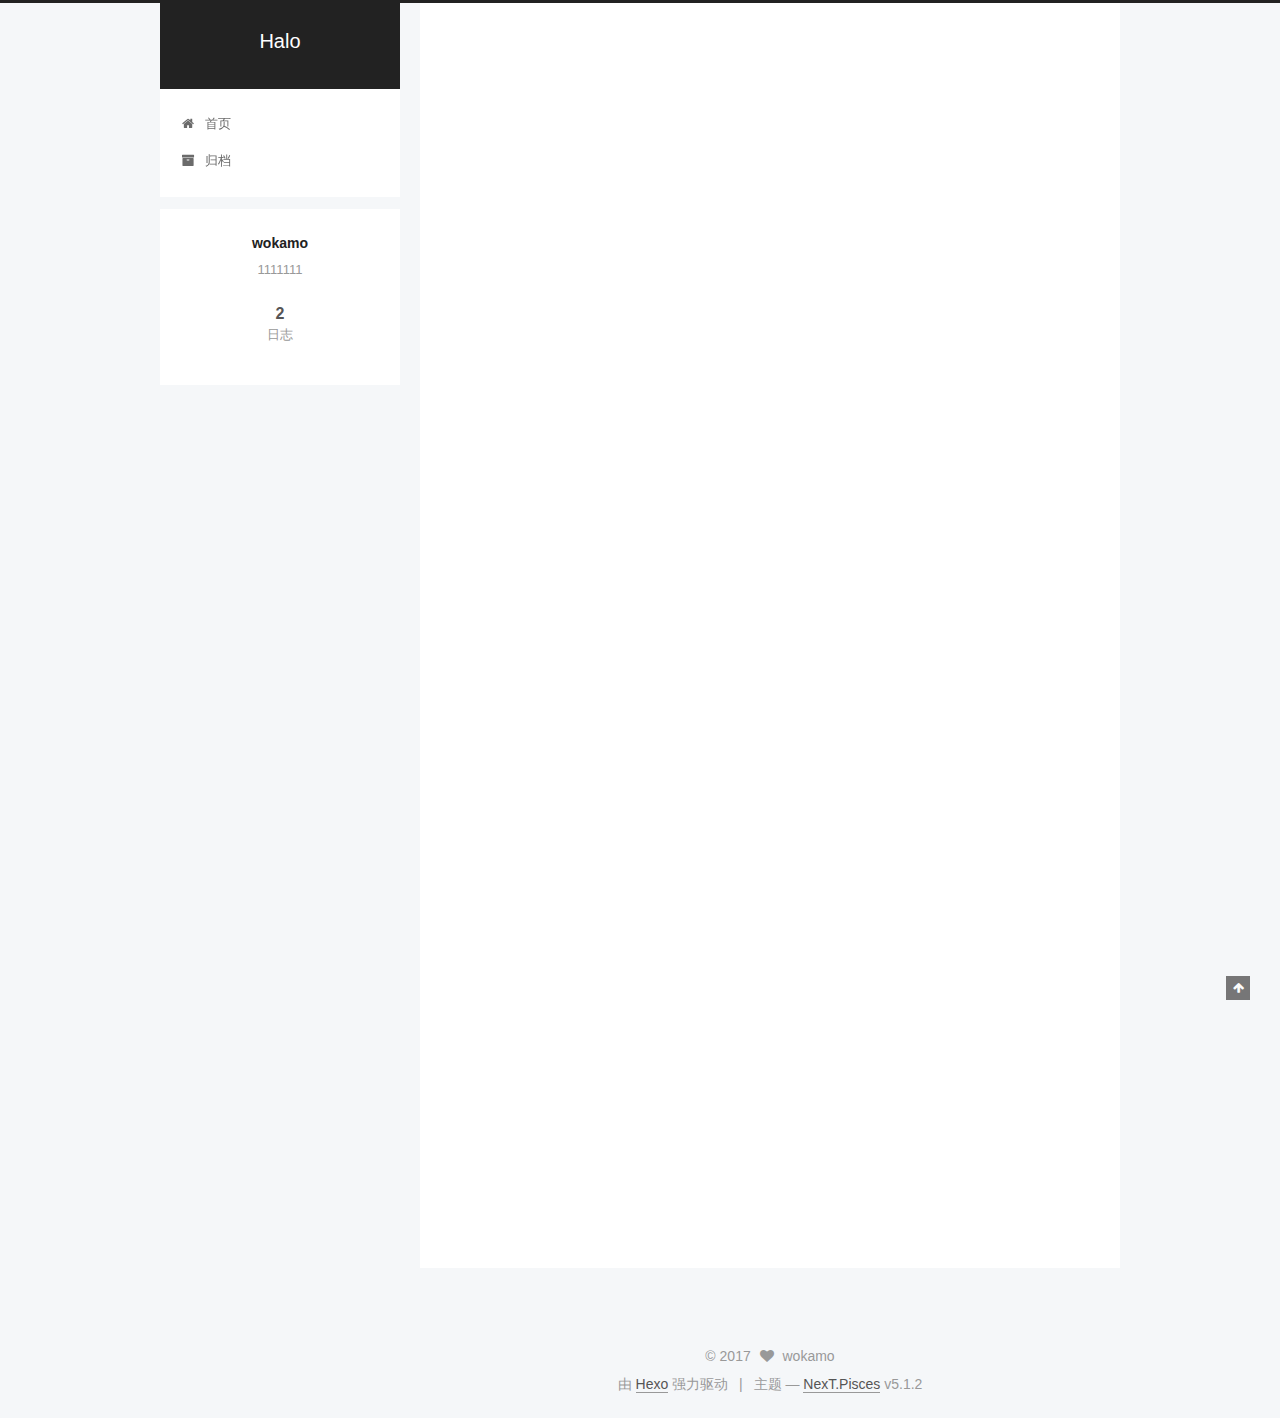
==== commit 0cd67a9d: "Site updated: 2017-09-24 19:55:34" ====
--- a/index.html
+++ b/index.html
@@ -5,7 +5,7 @@
   
 
 
-<html class="theme-next muse use-motion" lang="">
+<html class="theme-next pisces use-motion" lang="zh-Hans">
 <head>
   <meta charset="UTF-8"/>
 <meta http-equiv="X-UA-Compatible" content="IE=edge" />
@@ -70,11 +70,12 @@
 
 
 <meta property="og:type" content="website">
-<meta property="og:title" content="Hexo">
+<meta property="og:title" content="Halo">
 <meta property="og:url" content="http://yoursite.com/index.html">
-<meta property="og:site_name" content="Hexo">
+<meta property="og:site_name" content="Halo">
+<meta property="og:locale" content="zh-Hans">
 <meta name="twitter:card" content="summary">
-<meta name="twitter:title" content="Hexo">
+<meta name="twitter:title" content="Halo">
 
 
 
@@ -82,7 +83,7 @@
   var NexT = window.NexT || {};
   var CONFIG = {
     root: '/',
-    scheme: 'Muse',
+    scheme: 'Pisces',
     version: '5.1.2',
     sidebar: {"position":"left","display":"post","offset":12,"offset_float":12,"b2t":false,"scrollpercent":false,"onmobile":false},
     fancybox: true,
@@ -90,7 +91,7 @@
     motion: {"enable":true,"async":false,"transition":{"post_block":"fadeIn","post_header":"slideDownIn","post_body":"slideDownIn","coll_header":"slideLeftIn"}},
     duoshuo: {
       userId: '0',
-      author: 'Author'
+      author: '博主'
     },
     algolia: {
       applicationID: '',
@@ -110,7 +111,7 @@
 
 
 
-  <title>Hexo</title>
+  <title>Halo</title>
   
 
 
@@ -122,7 +123,7 @@
 
 </head>
 
-<body itemscope itemtype="http://schema.org/WebPage" lang="">
+<body itemscope itemtype="http://schema.org/WebPage" lang="zh-Hans">
 
   
   
@@ -141,7 +142,7 @@
     <div class="custom-logo-site-title">
       <a href="/"  class="brand" rel="start">
         <span class="logo-line-before"><i></i></span>
-        <span class="site-title">Hexo</span>
+        <span class="site-title">Halo</span>
         <span class="logo-line-after"><i></i></span>
       </a>
     </div>
@@ -171,7 +172,7 @@
             
               <i class="menu-item-icon fa fa-fw fa-home"></i> <br />
             
-            Startseite
+            首页
           </a>
         </li>
       
@@ -181,7 +182,7 @@
             
               <i class="menu-item-icon fa fa-fw fa-archive"></i> <br />
             
-            Archiv
+            归档
           </a>
         </li>
       
@@ -218,16 +219,16 @@
   
   
   <div class="post-block">
-    <link itemprop="mainEntityOfPage" href="http://yoursite.com/2017/09/24/hello-world/">
+    <link itemprop="mainEntityOfPage" href="http://yoursite.com/2017/09/24/第一次试试水/">
 
     <span hidden itemprop="author" itemscope itemtype="http://schema.org/Person">
-      <meta itemprop="name" content="John Doe">
+      <meta itemprop="name" content="wokamo">
       <meta itemprop="description" content="">
       <meta itemprop="image" content="/images/avatar.gif">
     </span>
 
     <span hidden itemprop="publisher" itemscope itemtype="http://schema.org/Organization">
-      <meta itemprop="name" content="Hexo">
+      <meta itemprop="name" content="Halo">
     </span>
 
     
@@ -237,7 +238,7 @@
         
           <h1 class="post-title" itemprop="name headline">
                 
-                <a class="post-title-link" href="/2017/09/24/hello-world/" itemprop="url">Hello World</a></h1>
+                <a class="post-title-link" href="/2017/09/24/第一次试试水/" itemprop="url">第一次试试水</a></h1>
         
 
         <div class="post-meta">
@@ -247,9 +248,128 @@
                 <i class="fa fa-calendar-o"></i>
               </span>
               
-                <span class="post-meta-item-text">Veröffentlicht am</span>
+                <span class="post-meta-item-text">发表于</span>
               
-              <time title="Post created" itemprop="dateCreated datePublished" datetime="2017-09-24T17:09:17+08:00">
+              <time title="创建于" itemprop="dateCreated datePublished" datetime="2017-09-24T19:52:01+08:00">
+                2017-09-24
+              </time>
+            
+
+            
+
+            
+          </span>
+
+          
+
+          
+            
+          
+
+          
+          
+
+          
+
+          
+
+          
+
+        </div>
+      </header>
+    
+
+    
+    
+    
+    <div class="post-body" itemprop="articleBody">
+
+      
+      
+
+      
+        
+          
+            
+          
+        
+      
+    </div>
+    
+    
+    
+
+    
+
+    
+
+    
+
+    <footer class="post-footer">
+      
+
+      
+
+      
+
+      
+      
+        <div class="post-eof"></div>
+      
+    </footer>
+  </div>
+  
+  
+  
+  </article>
+
+
+    
+      
+
+  
+
+  
+  
+  
+
+  <article class="post post-type-normal" itemscope itemtype="http://schema.org/Article">
+  
+  
+  
+  <div class="post-block">
+    <link itemprop="mainEntityOfPage" href="http://yoursite.com/2017/09/24/hello-world/">
+
+    <span hidden itemprop="author" itemscope itemtype="http://schema.org/Person">
+      <meta itemprop="name" content="wokamo">
+      <meta itemprop="description" content="">
+      <meta itemprop="image" content="/images/avatar.gif">
+    </span>
+
+    <span hidden itemprop="publisher" itemscope itemtype="http://schema.org/Organization">
+      <meta itemprop="name" content="Halo">
+    </span>
+
+    
+      <header class="post-header">
+
+        
+        
+          <h1 class="post-title" itemprop="name headline">
+                
+                <a class="post-title-link" href="/2017/09/24/hello-world/" itemprop="url">Hello World</a></h1>
+        
+
+        <div class="post-meta">
+          <span class="post-time">
+            
+              <span class="post-meta-item-icon">
+                <i class="fa fa-calendar-o"></i>
+              </span>
+              
+                <span class="post-meta-item-text">发表于</span>
+              
+              <time title="创建于" itemprop="dateCreated datePublished" datetime="2017-09-24T17:09:17+08:00">
                 2017-09-24
               </time>
             
@@ -367,8 +487,8 @@
       <section class="site-overview sidebar-panel sidebar-panel-active">
         <div class="site-author motion-element" itemprop="author" itemscope itemtype="http://schema.org/Person">
           
-            <p class="site-author-name" itemprop="name">John Doe</p>
-            <p class="site-description motion-element" itemprop="description"></p>
+            <p class="site-author-name" itemprop="name">wokamo</p>
+            <p class="site-description motion-element" itemprop="description">1111111</p>
         </div>
 
         <nav class="site-state motion-element">
@@ -378,8 +498,8 @@
             
               <a href="/archives/">
             
-                <span class="site-state-item-count">1</span>
-                <span class="site-state-item-name">Artikel</span>
+                <span class="site-state-item-count">2</span>
+                <span class="site-state-item-name">日志</span>
               </a>
             </div>
           
@@ -428,17 +548,17 @@
   <span class="with-love">
     <i class="fa fa-heart"></i>
   </span>
-  <span class="author" itemprop="copyrightHolder">John Doe</span>
+  <span class="author" itemprop="copyrightHolder">wokamo</span>
 
   
 </div>
 
 
-  <div class="powered-by">Erstellt mit  <a class="theme-link" href="https://hexo.io">Hexo</a></div>
+  <div class="powered-by">由 <a class="theme-link" href="https://hexo.io">Hexo</a> 强力驱动</div>
 
   <span class="post-meta-divider">|</span>
 
-  <div class="theme-info">Theme &mdash; <a class="theme-link" href="https://github.com/iissnan/hexo-theme-next">NexT.Muse</a> v5.1.2</div>
+  <div class="theme-info">主题 &mdash; <a class="theme-link" href="https://github.com/iissnan/hexo-theme-next">NexT.Pisces</a> v5.1.2</div>
 
 
         
@@ -522,6 +642,13 @@
   
   
 
+
+  <script type="text/javascript" src="/js/src/affix.js?v=5.1.2"></script>
+
+  <script type="text/javascript" src="/js/src/schemes/pisces.js?v=5.1.2"></script>
+
+
+
   <script type="text/javascript" src="/js/src/scrollspy.js?v=5.1.2"></script>
 <script type="text/javascript" src="/js/src/post-details.js?v=5.1.2"></script>
 
--- a/css/main.css
+++ b/css/main.css
@@ -189,7 +189,7 @@
   font-size: 14px;
   line-height: 2;
   color: #555;
-  background: #fff;
+  background: #f5f7f9;
 }
 @media (max-width: 767px) {
   body {
@@ -650,8 +650,8 @@
 @media (min-width: 992px) {
   .full-image.full-image.full-image {
     max-width: none;
-    width: 110%;
-    margin: 25px -5%;
+    width: 118%;
+    margin: 0 -9%;
   }
 }
 .blockquote-center,
@@ -939,7 +939,7 @@
   font-size: 14px;
   color: #fff;
   background: #222;
-  border: 2px solid #222;
+  border: 2px solid #555;
   text-decoration: none;
   border-radius: 0;
   transition-property: background-color;
@@ -950,8 +950,8 @@
 .btn:hover,
 .post-button .btn:hover {
   border-color: #222;
-  color: #222;
-  background: #fff;
+  color: #fff;
+  background: #222;
 }
 .btn-bar {
   display: block;
@@ -1056,7 +1056,7 @@
   width: 24px;
   background: #222;
   font-size: 12px;
-  opacity: 1;
+  opacity: 0.6;
   color: #fff;
   cursor: pointer;
   text-align: center;
@@ -1077,7 +1077,7 @@
   }
 }
 .back-to-top.back-to-top-on {
-  bottom: 19px;
+  bottom: 30px;
 }
 .header {
   background: transparent;
@@ -1126,7 +1126,7 @@
 .site-subtitle {
   margin-top: 10px;
   font-size: 13px;
-  color: #999;
+  color: #ddd;
 }
 .use-motion .brand {
   opacity: 0;
@@ -1199,7 +1199,8 @@
   transition-timing-function: ease-in-out;
   transition-delay: 0s;
 }
-.menu .menu-item a:hover {
+.menu .menu-item a:hover,
+.menu-item-active a {
   border-bottom-color: #222;
 }
 .menu .menu-item .fa {
@@ -1539,10 +1540,10 @@
   margin-top: 50px;
 }
 .post-button .btn {
-  color: #fff;
+  color: #555;
   font-size: 14px;
-  background: #222;
-  border-radius: 0;
+  background: #fff;
+  border-radius: 2px;
   line-height: 2;
   margin: 0 4px 8px 4px;
 }
@@ -1734,20 +1735,20 @@
   display: block;
   margin: 0 auto;
   padding: 2px;
-  max-width: 96px;
+  max-width: 120px;
   height: auto;
-  border: 2px solid #333;
+  border: 1px solid #eee;
 }
 .site-author-name {
-  margin: 5px 0 0;
+  margin: 0;
   text-align: center;
-  color: #f5f5f5;
-  font-weight: normal;
+  color: #222;
+  font-weight: 600;
 }
 .site-description {
-  margin-top: 5px;
+  margin-top: 0;
   text-align: center;
-  font-size: 14px;
+  font-size: 13px;
   color: #999;
 }
 .site-state {
@@ -1759,7 +1760,7 @@
 .site-state-item {
   display: inline-block;
   padding: 0 15px;
-  border-left: 1px solid #333;
+  border-left: 1px solid #eee;
 }
 .site-state-item:first-child {
   border-left: none;
@@ -1772,11 +1773,11 @@
   text-align: center;
   color: inherit;
   font-weight: 600;
-  font-size: 18px;
+  font-size: 16px;
 }
 .site-state-item-name {
   font-size: 13px;
-  color: inherit;
+  color: #999;
 }
 .feed-link {
   margin-top: 20px;
@@ -1818,7 +1819,7 @@
   width: 4px;
   height: 4px;
   border-radius: 50%;
-  background: #ff75b0;
+  background: #9ccf93;
 }
 .links-of-blogroll {
   font-size: 13px;
@@ -1856,7 +1857,7 @@
   color: #555;
 }
 .sidebar-nav li:hover {
-  color: #f5f5f5;
+  color: #fc6423;
 }
 .page-post-detail .sidebar-nav-toc {
   padding: 0 5px;
@@ -1865,11 +1866,11 @@
   margin-left: 10px;
 }
 .sidebar-nav .sidebar-nav-active {
-  color: #87daff;
-  border-bottom-color: #87daff;
+  color: #fc6423;
+  border-bottom-color: #fc6423;
 }
 .sidebar-nav .sidebar-nav-active:hover {
-  color: #87daff;
+  color: #fc6423;
 }
 .sidebar-panel {
   display: none;
@@ -1902,12 +1903,12 @@
   transition-timing-function: ease-in-out;
   transition-delay: 0s;
   transition-property: all;
-  color: #999;
-  border-bottom-color: #555;
+  color: #666;
+  border-bottom-color: #ccc;
 }
 .post-toc ol a:hover {
-  color: #ccc;
-  border-bottom-color: #ccc;
+  color: #000;
+  border-bottom-color: #000;
 }
 .post-toc .nav-item {
   overflow: hidden;
@@ -1928,14 +1929,14 @@
   display: block;
 }
 .post-toc .nav .active > a {
-  color: #87daff;
-  border-bottom-color: #87daff;
+  color: #fc6423;
+  border-bottom-color: #fc6423;
 }
 .post-toc .nav .active-current > a {
-  color: #87daff;
+  color: #fc6423;
 }
 .post-toc .nav .active-current > a:hover {
-  color: #87daff;
+  color: #fc6423;
 }
 .footer {
   font-size: 14px;
@@ -2340,6 +2341,16 @@
   transform: translate(-50%, -50%);
   color: #ccc;
 }
+@media (min-width: 768px) and (max-width: 991px) {
+  .busuanzi-count {
+    width: auto;
+  }
+}
+@media (max-width: 767px) {
+  .busuanzi-count {
+    width: auto;
+  }
+}
 .site-uv,
 .site-pv,
 .page-pv {
@@ -2575,83 +2586,397 @@
   }
 }
 .page-post-detail .sidebar-toggle-line {
-  background: #87daff;
+  background: #fc6423;
 }
 .page-post-detail .comments {
   overflow: hidden;
 }
-@media (max-width: 767px) {
-  .header-inner,
-  .container .main-inner,
+.header {
+  position: relative;
+  margin: 0 auto;
+  width: 960px;
+}
+@media (min-width: 768px) and (max-width: 991px) {
+  .header {
+    width: auto;
+  }
+}
+@media (max-width: 767px) {
+  .header {
+    width: auto;
+  }
+}
+.header-inner {
+  position: absolute;
+  top: 0;
+  overflow: hidden;
+  padding: 0;
+  width: 240px;
+  background: #fff;
+  box-shadow: initial;
+  border-radius: initial;
+}
+@media (min-width: 1600px) {
+  .container .header-inner {
+    width: 240px;
+  }
+}
+@media (min-width: 768px) and (max-width: 991px) {
+  .header-inner {
+    position: relative;
+    width: auto;
+    border-radius: initial;
+  }
+}
+@media (max-width: 767px) {
+  .header-inner {
+    position: relative;
+    width: auto;
+    border-radius: initial;
+  }
+}
+.main:before,
+.main:after {
+  content: " ";
+  display: table;
+}
+.main:after {
+  clear: both;
+}
+@media (min-width: 768px) and (max-width: 991px) {
+  .main {
+    padding-bottom: 100px;
+  }
+}
+@media (max-width: 767px) {
+  .main {
+    padding-bottom: 100px;
+  }
+}
+.container .main-inner {
+  width: 960px;
+}
+@media (min-width: 768px) and (max-width: 991px) {
+  .container .main-inner {
+    width: auto;
+  }
+}
+@media (max-width: 767px) {
+  .container .main-inner {
+    width: auto;
+  }
+}
+.content-wrap {
+  float: right;
+  box-sizing: border-box;
+  padding: 40px;
+  width: 700px;
+  background: #fff;
+  min-height: 700px;
+  box-shadow: initial;
+  border-radius: initial;
+}
+@media (min-width: 768px) and (max-width: 991px) {
+  .content-wrap {
+    width: 100%;
+    padding: 20px;
+    border-radius: initial;
+  }
+}
+@media (max-width: 767px) {
+  .content-wrap {
+    width: 100%;
+    padding: 20px;
+    min-height: auto;
+    border-radius: initial;
+  }
+}
+.sidebar {
+  position: static;
+  float: left;
+  margin-top: 300px;
+  width: 240px;
+  background: #f5f7f9;
+  box-shadow: none;
+}
+@media (min-width: 768px) and (max-width: 991px) {
+  .sidebar {
+    display: none;
+  }
+}
+@media (max-width: 767px) {
+  .sidebar {
+    display: none;
+  }
+}
+.sidebar-toggle {
+  display: none;
+}
+.footer-inner {
+  width: 960px;
+  padding-left: 260px;
+}
+@media (min-width: 768px) and (max-width: 991px) {
   .footer-inner {
     width: auto;
-  }
-}
-embed {
-  display: block;
-  margin: 0px auto 25px auto;
-}
-.custom-logo .site-meta-headline {
-  text-align: center;
-}
-.custom-logo .brand {
+    padding-left: 0 !important;
+    padding-right: 0 !important;
+  }
+}
+@media (max-width: 767px) {
+  .footer-inner {
+    width: auto;
+    padding-left: 0 !important;
+    padding-right: 0 !important;
+  }
+}
+.sidebar-position-right .header-inner {
+  right: 0;
+}
+.sidebar-position-right .content-wrap {
+  float: left;
+}
+.sidebar-position-right .sidebar {
+  float: right;
+}
+.sidebar-position-right .footer-inner {
+  padding-left: 0;
+  padding-right: 260px;
+}
+.site-brand-wrapper {
+  position: relative;
+}
+.site-meta {
+  padding: 20px 0;
+  color: #fff;
+  background: #222;
+}
+@media (min-width: 768px) and (max-width: 991px) {
+  .site-meta {
+    box-shadow: 0 0 16px rgba(0,0,0,0.5);
+  }
+}
+@media (max-width: 767px) {
+  .site-meta {
+    box-shadow: 0 0 16px rgba(0,0,0,0.5);
+  }
+}
+.brand {
+  padding: 0;
   background: none;
 }
-.custom-logo .site-title {
-  margin: 10px auto 0;
-  font-size: 24px;
-  color: #222;
-}
-.custom-logo .site-title a {
-  border: none;
-}
-.custom-logo-image {
-  margin: 0 auto;
-  padding: 5px;
-  max-width: 150px;
-  background: #fff;
-}
-@media (max-width: 767px) {
-  .site-nav {
-    position: absolute;
-    left: 0;
-    top: 52px;
-    margin: 0;
-    width: 100%;
-    padding: 0;
-    background: #fff;
-    border-bottom: 1px solid #ddd;
-    z-index: 1;
-  }
-}
-@media (max-width: 767px) {
-  .menu {
-    text-align: left;
-  }
-}
-@media (max-width: 767px) {
-  .menu .menu-item {
-    display: block;
-    margin: 0 10px;
-    vertical-align: top;
-  }
-}
-@media (max-width: 767px) {
-  .menu .menu-item br {
-    display: none;
-  }
-}
-@media (max-width: 767px) {
-  .menu .menu-item a {
-    padding: 5px 10px;
-  }
-}
-.menu .menu-item .fa {
-  margin-right: 0;
+.brand:hover {
+  color: #fff;
+}
+.site-subtitle {
+  margin: 10px 10px 0;
+  font-weight: initial;
 }
 .site-search form {
   display: none;
 }
+.site-nav {
+  border-top: none;
+}
+@media (min-width: 768px) and (max-width: 991px) {
+  .site-nav {
+    display: none !important;
+  }
+}
+@media (min-width: 768px) and (max-width: 991px) {
+  .site-nav-on {
+    display: block !important;
+  }
+}
+.menu .menu-item {
+  display: block;
+  margin: 0;
+}
+.menu .menu-item a {
+  position: relative;
+  box-sizing: border-box;
+  padding: 5px 20px;
+  text-align: left;
+  line-height: inherit;
+  transition-property: background-color;
+  transition-duration: 0.2s;
+  transition-timing-function: ease-in-out;
+  transition-delay: 0s;
+}
+.menu .menu-item a:hover,
+.menu-item-active a {
+  background: #f9f9f9;
+  border-bottom-color: #fff;
+}
+.menu .menu-item br {
+  display: none;
+}
+.menu-item-active a:after {
+  content: " ";
+  position: absolute;
+  top: 50%;
+  margin-top: -3px;
+  right: 15px;
+  width: 6px;
+  height: 6px;
+  border-radius: 50%;
+  background-color: #bbb;
+}
+.btn-bar {
+  background-color: #fff;
+}
+.site-nav-toggle {
+  left: 20px;
+  top: 50%;
+  -webkit-transform: translateY(-50%);
+  -webkit-transform: translateY(-50%);
+  -moz-transform: translateY(-50%);
+  -ms-transform: translateY(-50%);
+  -o-transform: translateY(-50%);
+  transform: translateY(-50%);
+}
+@media (min-width: 768px) and (max-width: 991px) {
+  .site-nav-toggle {
+    display: block;
+  }
+}
+.use-motion .sidebar .motion-element {
+  opacity: 1;
+}
+.sidebar {
+  display: none;
+  right: auto;
+  bottom: auto;
+  -webkit-transform: none;
+}
+.sidebar-inner {
+  box-sizing: border-box;
+  width: 240px;
+  color: #555;
+  background: #fff;
+  box-shadow: initial;
+  border-radius: initial;
+}
+.sidebar-inner.affix {
+  position: fixed;
+  top: 12px;
+}
+.site-overview {
+  margin: 0 2px;
+  text-align: left;
+}
+.site-author:before,
+.site-author:after {
+  content: " ";
+  display: table;
+}
+.site-author:after {
+  clear: both;
+}
+.sidebar a {
+  color: #555;
+}
+.sidebar a:hover {
+  color: #222;
+}
+.links-of-author-item a:before {
+  display: none;
+}
+.links-of-author-item a {
+  border-bottom: none;
+  text-decoration: underline;
+}
+.feed-link {
+  border-top: 1px dotted #ccc;
+  border-bottom: 1px dotted #ccc;
+  text-align: center;
+}
+.feed-link a {
+  display: block;
+  color: #fc6423;
+  border: none;
+}
+.feed-link a:hover {
+  background: none;
+  color: #e34603;
+}
+.feed-link a:hover i {
+  color: #e34603;
+}
+.links-of-author {
+  display: flex;
+  flex-wrap: wrap;
+  justify-content: center;
+}
+.links-of-author-item {
+  margin: 5px 0 0;
+  width: 50%;
+}
+.links-of-author-item a {
+  max-width: 216px;
+  box-sizing: border-box;
+  display: inline-block;
+  margin-right: 0;
+  margin-bottom: 0;
+  padding: 0 5px;
+  overflow: hidden;
+  white-space: nowrap;
+  text-overflow: ellipsis;
+}
+.links-of-author-item a {
+  display: block;
+  text-decoration: none;
+}
+.links-of-author-item a:hover {
+  border-radius: 4px;
+  background: #eee;
+}
+.links-of-author-item .fa {
+  margin-right: 2px;
+  font-size: 16px;
+}
+.links-of-author-item .fa-globe {
+  font-size: 15px;
+}
+.links-of-blogroll {
+  text-align: center;
+  margin-top: 20px;
+  padding: 3px 0 0;
+  border-top: 1px dotted #ccc;
+}
+.links-of-blogroll-title {
+  margin-top: 0;
+}
+.links-of-blogroll-item {
+  padding: 0;
+}
+.links-of-blogroll-inline:before,
+.links-of-blogroll-inline:after {
+  content: " ";
+  display: table;
+}
+.links-of-blogroll-inline:after {
+  clear: both;
+}
 .links-of-blogroll-inline .links-of-blogroll-item {
-  display: inline-block;
-}
+  margin: 5px 0 0;
+  width: 50%;
+  display: inline-block;
+  width: unset;
+}
+.links-of-blogroll-inline .links-of-blogroll-item a {
+  max-width: 216px;
+  box-sizing: border-box;
+  display: inline-block;
+  margin-right: 0;
+  margin-bottom: 0;
+  padding: 0 5px;
+  overflow: hidden;
+  white-space: nowrap;
+  text-overflow: ellipsis;
+}
+@media (max-width: 767px) {
+  .post-body {
+    text-align: justify;
+  }
+}
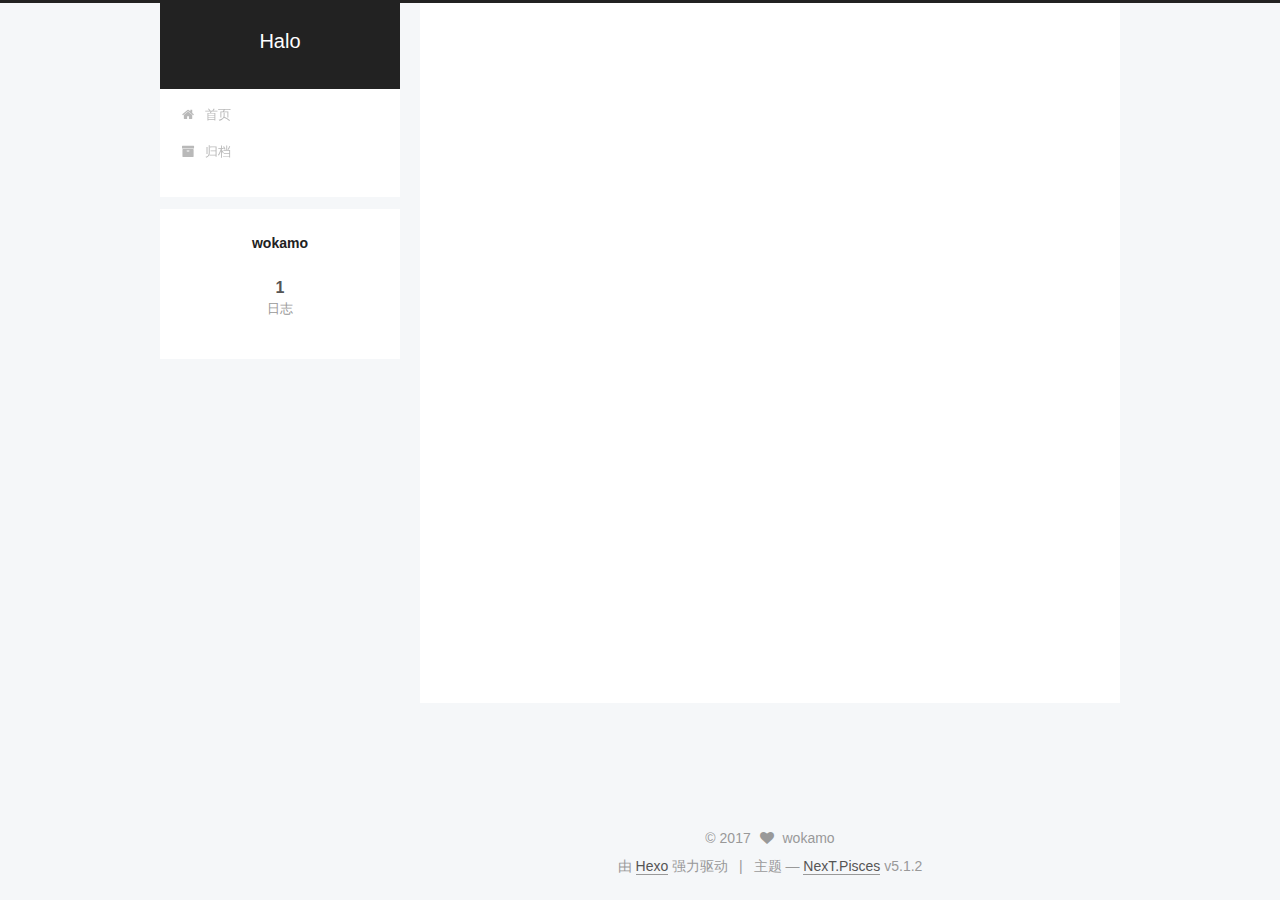
==== commit 25ee22f8: "Site updated: 2017-09-24 21:02:57" ====
--- a/index.html
+++ b/index.html
@@ -290,136 +290,16 @@
       
         
           
-            
-          
-        
-      
-    </div>
-    
-    
-    
-
-    
-
-    
-
-    
-
-    <footer class="post-footer">
-      
-
-      
-
-      
-
-      
-      
-        <div class="post-eof"></div>
-      
-    </footer>
-  </div>
-  
-  
-  
-  </article>
-
-
-    
-      
-
-  
-
-  
-  
-  
-
-  <article class="post post-type-normal" itemscope itemtype="http://schema.org/Article">
-  
-  
-  
-  <div class="post-block">
-    <link itemprop="mainEntityOfPage" href="http://yoursite.com/2017/09/24/hello-world/">
-
-    <span hidden itemprop="author" itemscope itemtype="http://schema.org/Person">
-      <meta itemprop="name" content="wokamo">
-      <meta itemprop="description" content="">
-      <meta itemprop="image" content="/images/avatar.gif">
-    </span>
-
-    <span hidden itemprop="publisher" itemscope itemtype="http://schema.org/Organization">
-      <meta itemprop="name" content="Halo">
-    </span>
-
-    
-      <header class="post-header">
-
-        
-        
-          <h1 class="post-title" itemprop="name headline">
-                
-                <a class="post-title-link" href="/2017/09/24/hello-world/" itemprop="url">Hello World</a></h1>
-        
-
-        <div class="post-meta">
-          <span class="post-time">
-            
-              <span class="post-meta-item-icon">
-                <i class="fa fa-calendar-o"></i>
-              </span>
-              
-                <span class="post-meta-item-text">发表于</span>
-              
-              <time title="创建于" itemprop="dateCreated datePublished" datetime="2017-09-24T17:09:17+08:00">
-                2017-09-24
-              </time>
-            
-
-            
-
-            
-          </span>
-
-          
-
-          
-            
-          
-
-          
-          
-
-          
-
-          
-
-          
-
-        </div>
-      </header>
-    
-
-    
-    
-    
-    <div class="post-body" itemprop="articleBody">
-
-      
-      
-
-      
-        
-          
-            <p>Welcome to <a href="https://hexo.io/" target="_blank" rel="external">Hexo</a>! This is your very first post. Check <a href="https://hexo.io/docs/" target="_blank" rel="external">documentation</a> for more info. If you get any problems when using Hexo, you can find the answer in <a href="https://hexo.io/docs/troubleshooting.html" target="_blank" rel="external">troubleshooting</a> or you can ask me on <a href="https://github.com/hexojs/hexo/issues" target="_blank" rel="external">GitHub</a>.</p>
-<h2 id="Quick-Start"><a href="#Quick-Start" class="headerlink" title="Quick Start"></a>Quick Start</h2><h3 id="Create-a-new-post"><a href="#Create-a-new-post" class="headerlink" title="Create a new post"></a>Create a new post</h3><figure class="highlight bash"><table><tr><td class="gutter"><pre><div class="line">1</div></pre></td><td class="code"><pre><div class="line">$ hexo new <span class="string">"My New Post"</span></div></pre></td></tr></table></figure>
-<p>More info: <a href="https://hexo.io/docs/writing.html" target="_blank" rel="external">Writing</a></p>
-<h3 id="Run-server"><a href="#Run-server" class="headerlink" title="Run server"></a>Run server</h3><figure class="highlight bash"><table><tr><td class="gutter"><pre><div class="line">1</div></pre></td><td class="code"><pre><div class="line">$ hexo server</div></pre></td></tr></table></figure>
-<p>More info: <a href="https://hexo.io/docs/server.html" target="_blank" rel="external">Server</a></p>
-<h3 id="Generate-static-files"><a href="#Generate-static-files" class="headerlink" title="Generate static files"></a>Generate static files</h3><figure class="highlight bash"><table><tr><td class="gutter"><pre><div class="line">1</div></pre></td><td class="code"><pre><div class="line">$ hexo generate</div></pre></td></tr></table></figure>
-<p>More info: <a href="https://hexo.io/docs/generating.html" target="_blank" rel="external">Generating</a></p>
-<h3 id="Deploy-to-remote-sites"><a href="#Deploy-to-remote-sites" class="headerlink" title="Deploy to remote sites"></a>Deploy to remote sites</h3><figure class="highlight bash"><table><tr><td class="gutter"><pre><div class="line">1</div></pre></td><td class="code"><pre><div class="line">$ hexo deploy</div></pre></td></tr></table></figure>
-<p>More info: <a href="https://hexo.io/docs/deployment.html" target="_blank" rel="external">Deployment</a></p>
-
-          
+          以下收录了《岁月的童话》部分电影截图，风格为舒服简单
+
+          
+          <!--noindex-->
+          <div class="post-button text-center">
+            <a class="btn" href="/2017/09/24/第一次试试水/#more" rel="contents">
+              阅读全文 &raquo;
+            </a>
+          </div>
+          <!--/noindex-->
         
       
     </div>
@@ -488,7 +368,7 @@
         <div class="site-author motion-element" itemprop="author" itemscope itemtype="http://schema.org/Person">
           
             <p class="site-author-name" itemprop="name">wokamo</p>
-            <p class="site-description motion-element" itemprop="description">1111111</p>
+            <p class="site-description motion-element" itemprop="description"></p>
         </div>
 
         <nav class="site-state motion-element">
@@ -498,7 +378,7 @@
             
               <a href="/archives/">
             
-                <span class="site-state-item-count">2</span>
+                <span class="site-state-item-count">1</span>
                 <span class="site-state-item-name">日志</span>
               </a>
             </div>
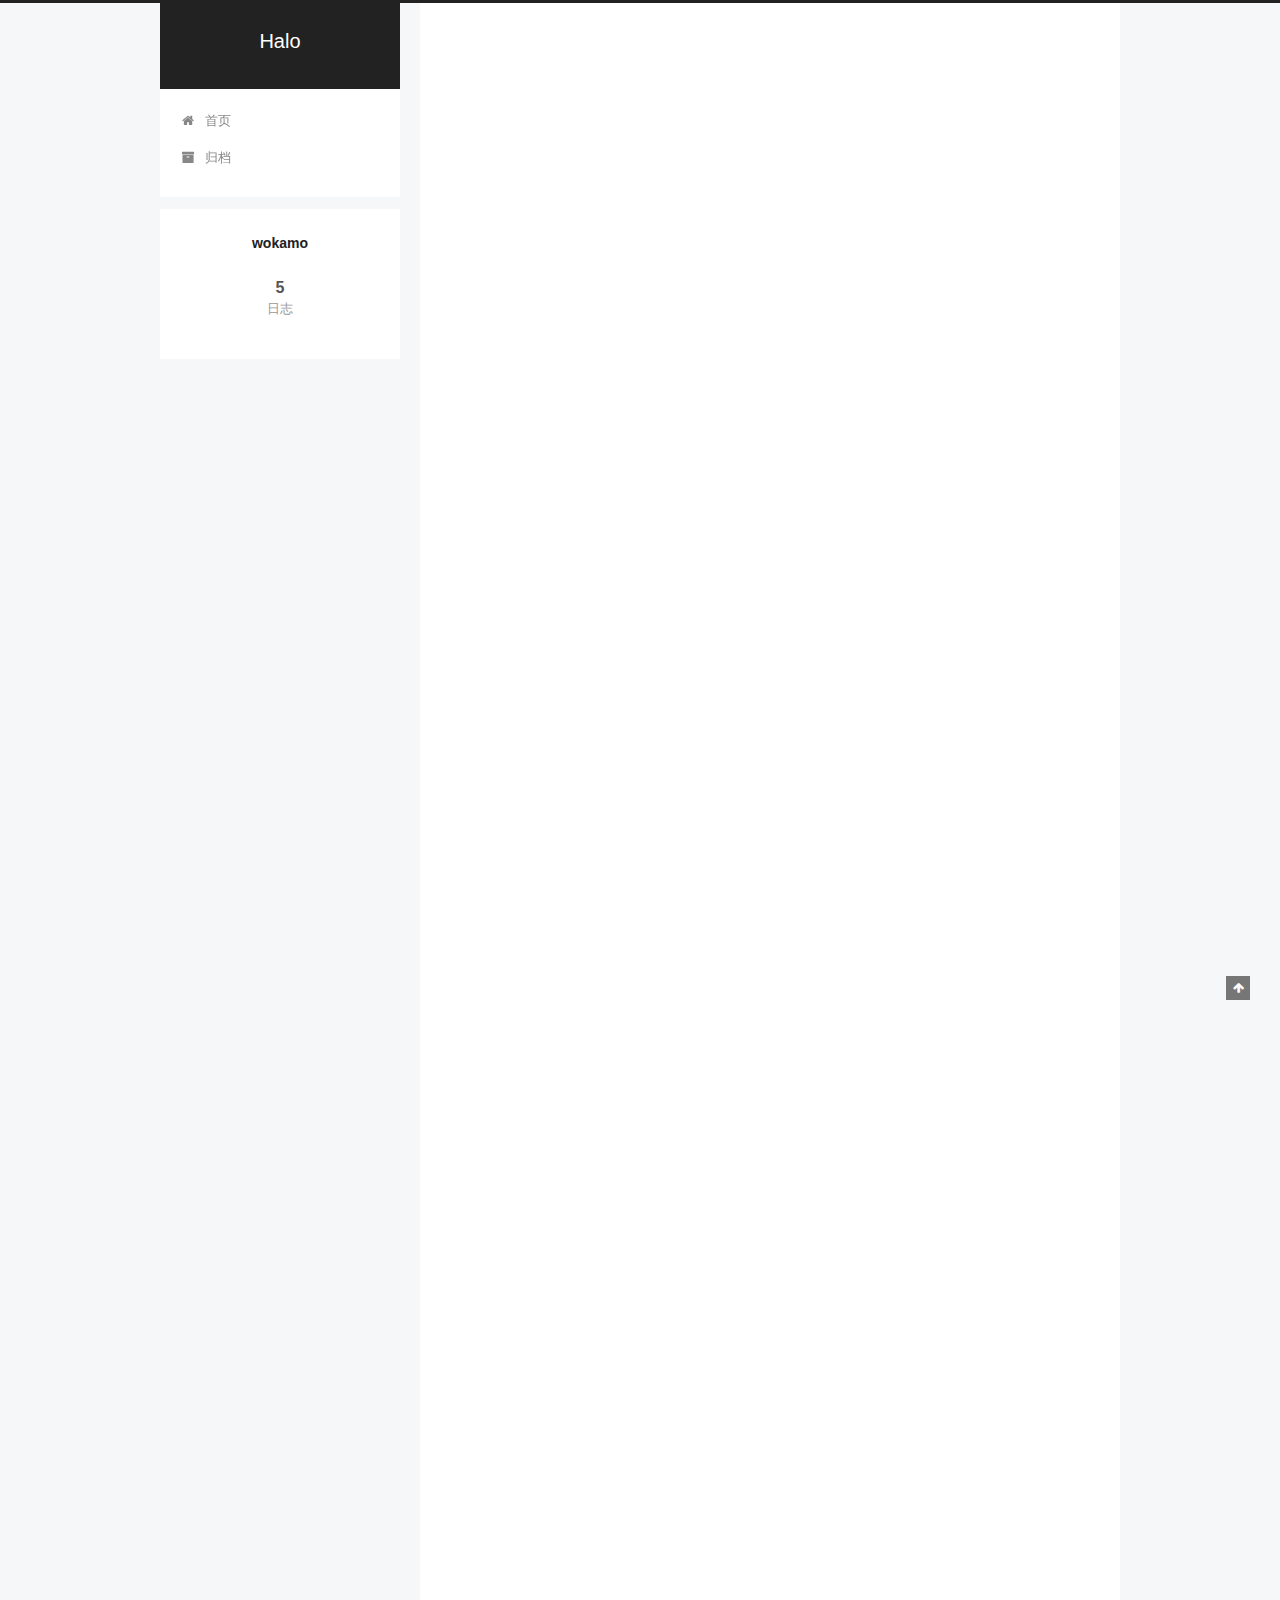
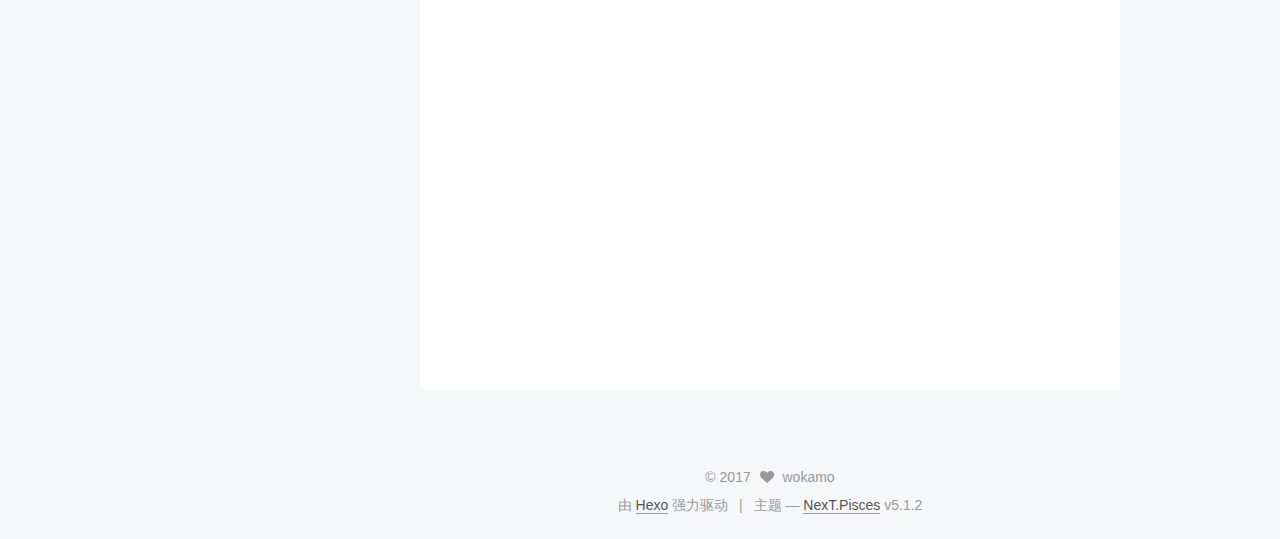
==== commit b445d182: "Site updated: 2017-12-15 13:27:40" ====
--- a/index.html
+++ b/index.html
@@ -219,6 +219,515 @@
   
   
   <div class="post-block">
+    <link itemprop="mainEntityOfPage" href="http://yoursite.com/2017/12/15/第四次试试水/">
+
+    <span hidden itemprop="author" itemscope itemtype="http://schema.org/Person">
+      <meta itemprop="name" content="wokamo">
+      <meta itemprop="description" content="">
+      <meta itemprop="image" content="/images/avatar.gif">
+    </span>
+
+    <span hidden itemprop="publisher" itemscope itemtype="http://schema.org/Organization">
+      <meta itemprop="name" content="Halo">
+    </span>
+
+    
+      <header class="post-header">
+
+        
+        
+          <h1 class="post-title" itemprop="name headline">
+                
+                <a class="post-title-link" href="/2017/12/15/第四次试试水/" itemprop="url">第四次试试水</a></h1>
+        
+
+        <div class="post-meta">
+          <span class="post-time">
+            
+              <span class="post-meta-item-icon">
+                <i class="fa fa-calendar-o"></i>
+              </span>
+              
+                <span class="post-meta-item-text">发表于</span>
+              
+              <time title="创建于" itemprop="dateCreated datePublished" datetime="2017-12-15T12:59:19+08:00">
+                2017-12-15
+              </time>
+            
+
+            
+
+            
+          </span>
+
+          
+
+          
+            
+          
+
+          
+          
+
+          
+
+          
+
+          
+
+        </div>
+      </header>
+    
+
+    
+    
+    
+    <div class="post-body" itemprop="articleBody">
+
+      
+      
+
+      
+        
+          
+          第四次试试水，最近真的是懒，说好的一直做下去，也因为拖延症都没有去做。这次几张英雄联盟新皮肤的原画，觉得很好看所以上传一下。
+
+          
+          <!--noindex-->
+          <div class="post-button text-center">
+            <a class="btn" href="/2017/12/15/第四次试试水/#more" rel="contents">
+              阅读全文 &raquo;
+            </a>
+          </div>
+          <!--/noindex-->
+        
+      
+    </div>
+    
+    
+    
+
+    
+
+    
+
+    
+
+    <footer class="post-footer">
+      
+
+      
+
+      
+
+      
+      
+        <div class="post-eof"></div>
+      
+    </footer>
+  </div>
+  
+  
+  
+  </article>
+
+
+    
+      
+
+  
+
+  
+  
+  
+
+  <article class="post post-type-normal" itemscope itemtype="http://schema.org/Article">
+  
+  
+  
+  <div class="post-block">
+    <link itemprop="mainEntityOfPage" href="http://yoursite.com/2017/09/25/博客搭建记录/">
+
+    <span hidden itemprop="author" itemscope itemtype="http://schema.org/Person">
+      <meta itemprop="name" content="wokamo">
+      <meta itemprop="description" content="">
+      <meta itemprop="image" content="/images/avatar.gif">
+    </span>
+
+    <span hidden itemprop="publisher" itemscope itemtype="http://schema.org/Organization">
+      <meta itemprop="name" content="Halo">
+    </span>
+
+    
+      <header class="post-header">
+
+        
+        
+          <h1 class="post-title" itemprop="name headline">
+                
+                <a class="post-title-link" href="/2017/09/25/博客搭建记录/" itemprop="url">博客搭建记录</a></h1>
+        
+
+        <div class="post-meta">
+          <span class="post-time">
+            
+              <span class="post-meta-item-icon">
+                <i class="fa fa-calendar-o"></i>
+              </span>
+              
+                <span class="post-meta-item-text">发表于</span>
+              
+              <time title="创建于" itemprop="dateCreated datePublished" datetime="2017-09-25T10:55:06+08:00">
+                2017-09-25
+              </time>
+            
+
+            
+
+            
+          </span>
+
+          
+
+          
+            
+          
+
+          
+          
+
+          
+
+          
+
+          
+
+        </div>
+      </header>
+    
+
+    
+    
+    
+    <div class="post-body" itemprop="articleBody">
+
+      
+      
+
+      
+        
+          
+          近些日子没事做（主要是懒得去找工作），不小心在网上看到了一篇使用github+hexo简单搭建博客的教程，又考虑到自己平时喜欢收集些图片，就想着做一个收录自己喜欢图片的网站来时不时看一下安慰一下自己，哈哈哈哈。话不多说，下面开始教程（其实我看得别人教程，自己不断踩坑摸索出来的）。大致可以分为如下几步
+          ...
+          <!--noindex-->
+          <div class="post-button text-center">
+            <a class="btn" href="/2017/09/25/博客搭建记录/#more" rel="contents">
+              阅读全文 &raquo;
+            </a>
+          </div>
+          <!--/noindex-->
+        
+      
+    </div>
+    
+    
+    
+
+    
+
+    
+
+    
+
+    <footer class="post-footer">
+      
+
+      
+
+      
+
+      
+      
+        <div class="post-eof"></div>
+      
+    </footer>
+  </div>
+  
+  
+  
+  </article>
+
+
+    
+      
+
+  
+
+  
+  
+  
+
+  <article class="post post-type-normal" itemscope itemtype="http://schema.org/Article">
+  
+  
+  
+  <div class="post-block">
+    <link itemprop="mainEntityOfPage" href="http://yoursite.com/2017/09/25/第三次试试水/">
+
+    <span hidden itemprop="author" itemscope itemtype="http://schema.org/Person">
+      <meta itemprop="name" content="wokamo">
+      <meta itemprop="description" content="">
+      <meta itemprop="image" content="/images/avatar.gif">
+    </span>
+
+    <span hidden itemprop="publisher" itemscope itemtype="http://schema.org/Organization">
+      <meta itemprop="name" content="Halo">
+    </span>
+
+    
+      <header class="post-header">
+
+        
+        
+          <h1 class="post-title" itemprop="name headline">
+                
+                <a class="post-title-link" href="/2017/09/25/第三次试试水/" itemprop="url">第三次试试水</a></h1>
+        
+
+        <div class="post-meta">
+          <span class="post-time">
+            
+              <span class="post-meta-item-icon">
+                <i class="fa fa-calendar-o"></i>
+              </span>
+              
+                <span class="post-meta-item-text">发表于</span>
+              
+              <time title="创建于" itemprop="dateCreated datePublished" datetime="2017-09-25T10:52:20+08:00">
+                2017-09-25
+              </time>
+            
+
+            
+
+            
+          </span>
+
+          
+
+          
+            
+          
+
+          
+          
+
+          
+
+          
+
+          
+
+        </div>
+      </header>
+    
+
+    
+    
+    
+    <div class="post-body" itemprop="articleBody">
+
+      
+      
+
+      
+        
+          
+          第三次试水，上传很喜欢的一些美女图片
+
+
+          
+          <!--noindex-->
+          <div class="post-button text-center">
+            <a class="btn" href="/2017/09/25/第三次试试水/#more" rel="contents">
+              阅读全文 &raquo;
+            </a>
+          </div>
+          <!--/noindex-->
+        
+      
+    </div>
+    
+    
+    
+
+    
+
+    
+
+    
+
+    <footer class="post-footer">
+      
+
+      
+
+      
+
+      
+      
+        <div class="post-eof"></div>
+      
+    </footer>
+  </div>
+  
+  
+  
+  </article>
+
+
+    
+      
+
+  
+
+  
+  
+  
+
+  <article class="post post-type-normal" itemscope itemtype="http://schema.org/Article">
+  
+  
+  
+  <div class="post-block">
+    <link itemprop="mainEntityOfPage" href="http://yoursite.com/2017/09/25/第二次试试水/">
+
+    <span hidden itemprop="author" itemscope itemtype="http://schema.org/Person">
+      <meta itemprop="name" content="wokamo">
+      <meta itemprop="description" content="">
+      <meta itemprop="image" content="/images/avatar.gif">
+    </span>
+
+    <span hidden itemprop="publisher" itemscope itemtype="http://schema.org/Organization">
+      <meta itemprop="name" content="Halo">
+    </span>
+
+    
+      <header class="post-header">
+
+        
+        
+          <h1 class="post-title" itemprop="name headline">
+                
+                <a class="post-title-link" href="/2017/09/25/第二次试试水/" itemprop="url">第二次试试水</a></h1>
+        
+
+        <div class="post-meta">
+          <span class="post-time">
+            
+              <span class="post-meta-item-icon">
+                <i class="fa fa-calendar-o"></i>
+              </span>
+              
+                <span class="post-meta-item-text">发表于</span>
+              
+              <time title="创建于" itemprop="dateCreated datePublished" datetime="2017-09-25T10:17:23+08:00">
+                2017-09-25
+              </time>
+            
+
+            
+
+            
+          </span>
+
+          
+
+          
+            
+          
+
+          
+          
+
+          
+
+          
+
+          
+
+        </div>
+      </header>
+    
+
+    
+    
+    
+    <div class="post-body" itemprop="articleBody">
+
+      
+      
+
+      
+        
+          
+          这篇收录了火影忍者截图
+
+
+          
+          <!--noindex-->
+          <div class="post-button text-center">
+            <a class="btn" href="/2017/09/25/第二次试试水/#more" rel="contents">
+              阅读全文 &raquo;
+            </a>
+          </div>
+          <!--/noindex-->
+        
+      
+    </div>
+    
+    
+    
+
+    
+
+    
+
+    
+
+    <footer class="post-footer">
+      
+
+      
+
+      
+
+      
+      
+        <div class="post-eof"></div>
+      
+    </footer>
+  </div>
+  
+  
+  
+  </article>
+
+
+    
+      
+
+  
+
+  
+  
+  
+
+  <article class="post post-type-normal" itemscope itemtype="http://schema.org/Article">
+  
+  
+  
+  <div class="post-block">
     <link itemprop="mainEntityOfPage" href="http://yoursite.com/2017/09/24/第一次试试水/">
 
     <span hidden itemprop="author" itemscope itemtype="http://schema.org/Person">
@@ -290,7 +799,8 @@
       
         
           
-          以下收录了《岁月的童话》部分电影截图，风格为舒服简单
+          以下收录了《岁月的童话》部分电影截图
+
 
           
           <!--noindex-->
@@ -378,7 +888,7 @@
             
               <a href="/archives/">
             
-                <span class="site-state-item-count">1</span>
+                <span class="site-state-item-count">5</span>
                 <span class="site-state-item-name">日志</span>
               </a>
             </div>
--- a/css/main.css
+++ b/css/main.css
@@ -1819,7 +1819,7 @@
   width: 4px;
   height: 4px;
   border-radius: 50%;
-  background: #9ccf93;
+  background: #b8c194;
 }
 .links-of-blogroll {
   font-size: 13px;
